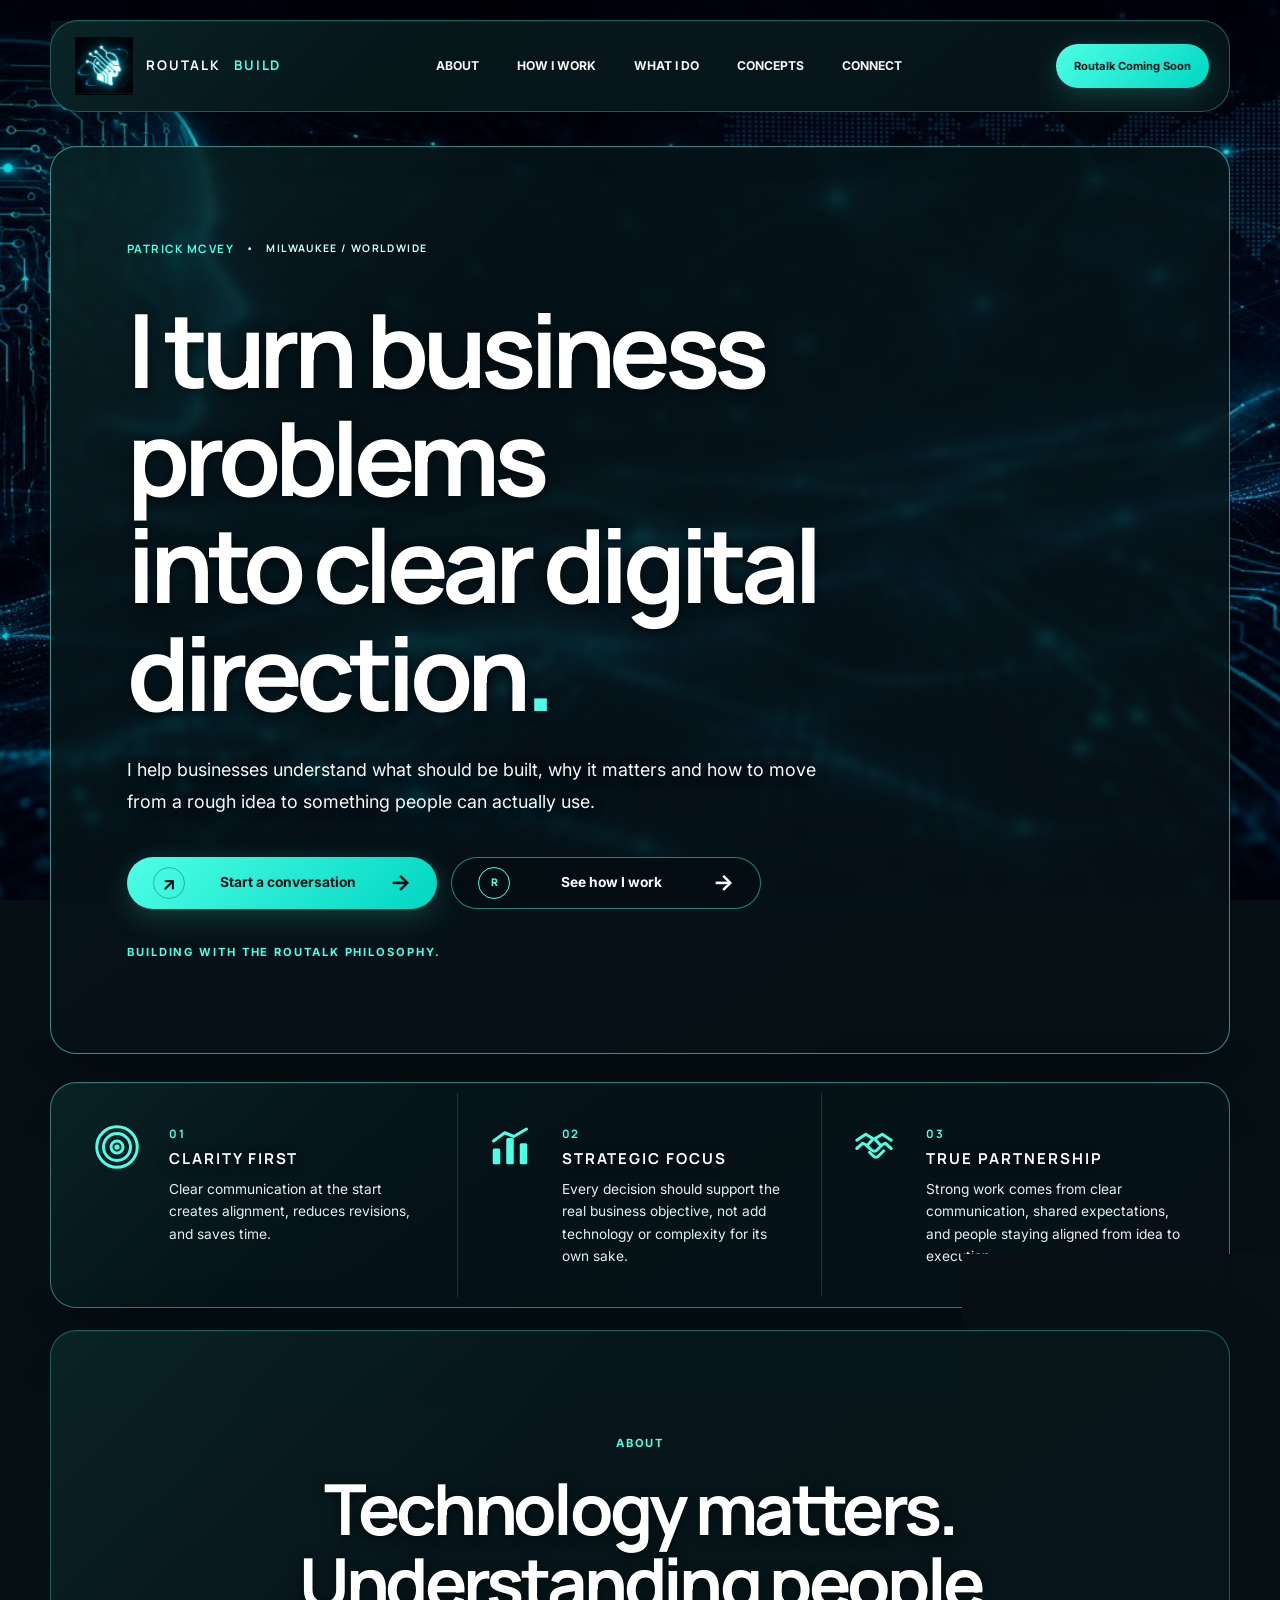
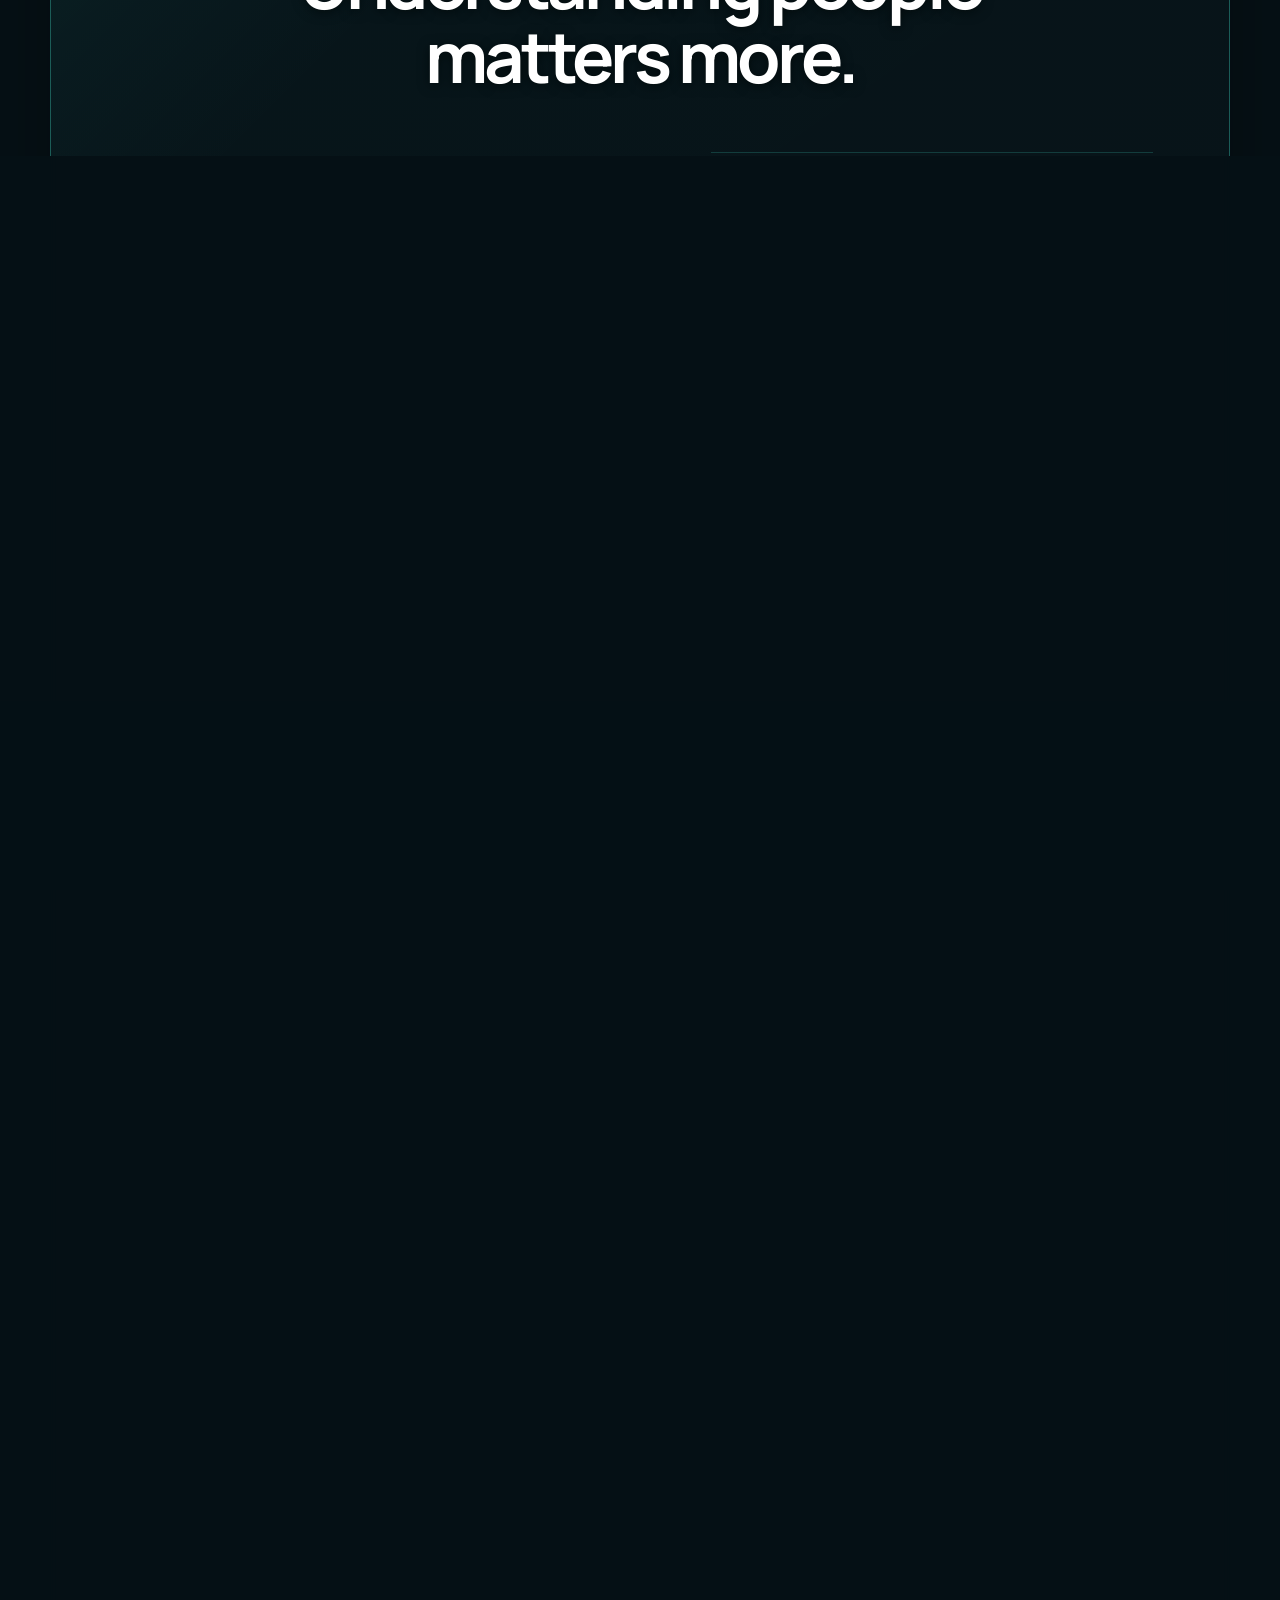
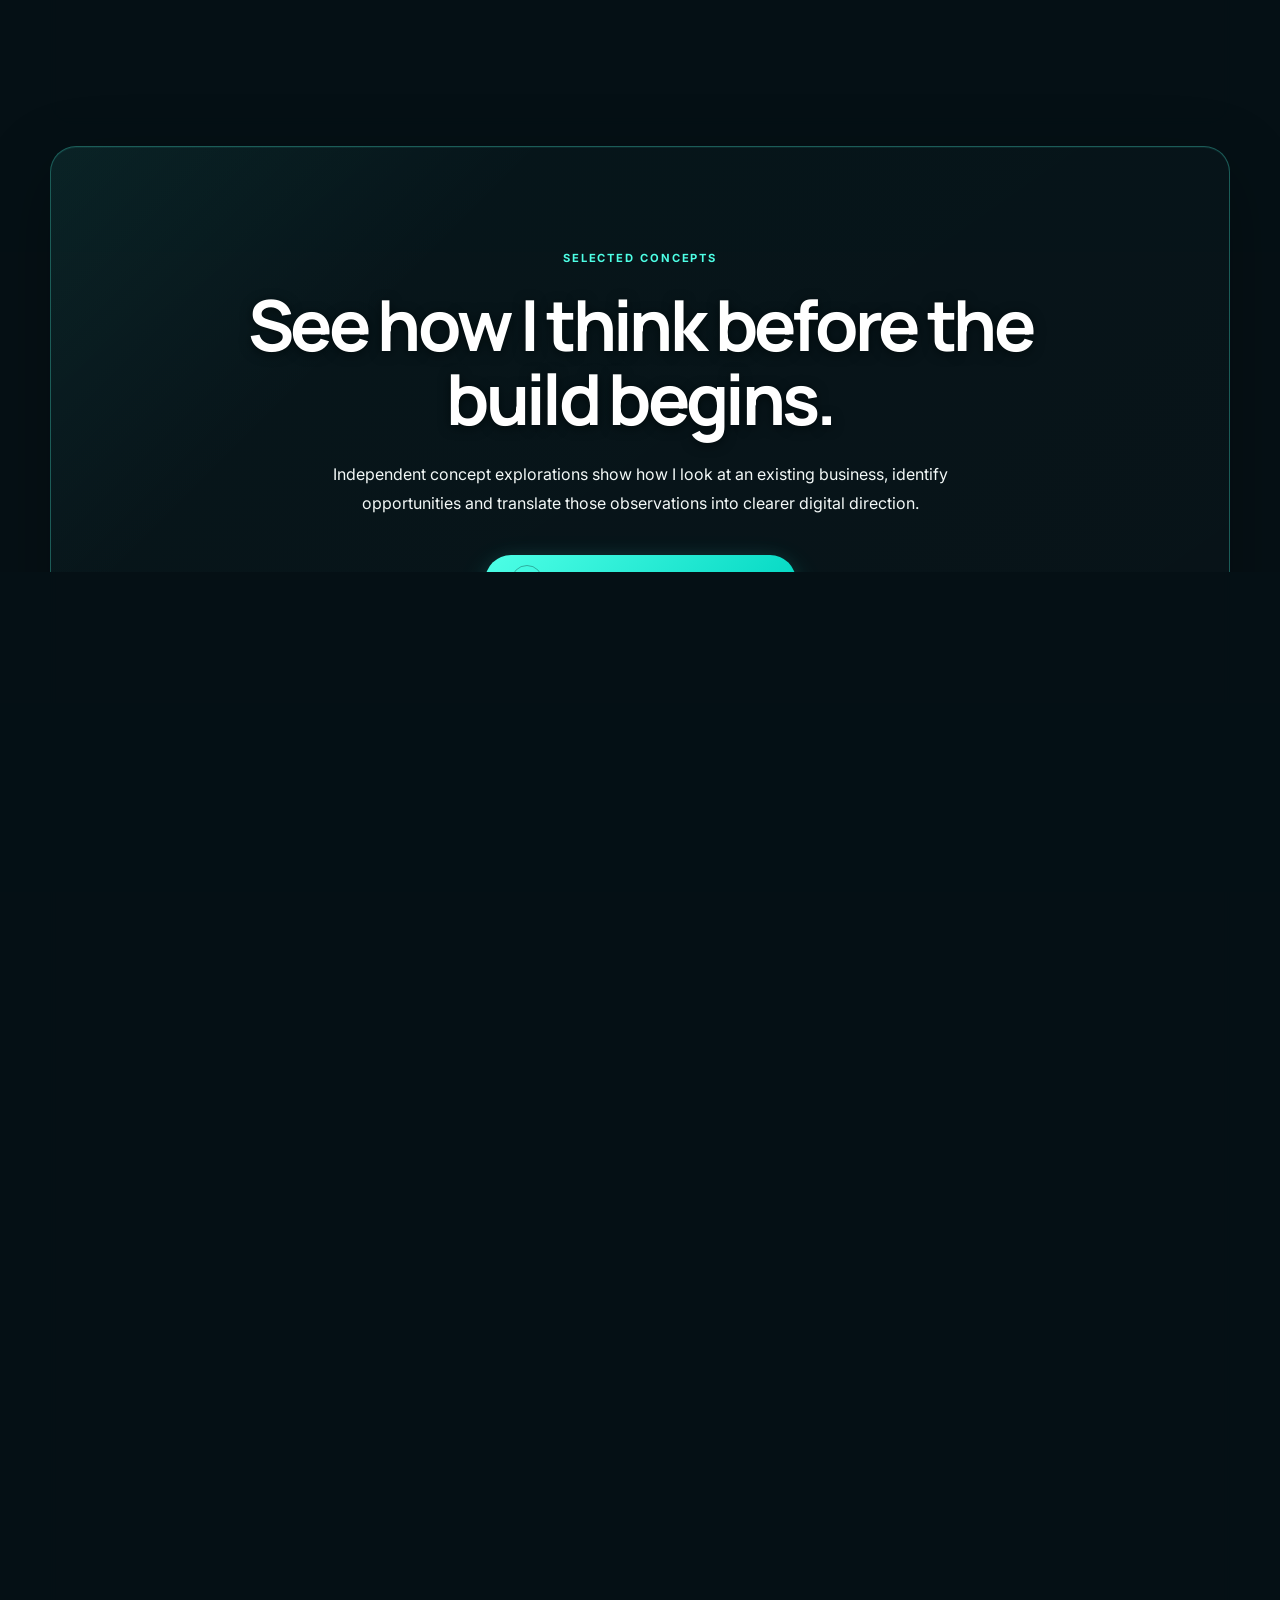
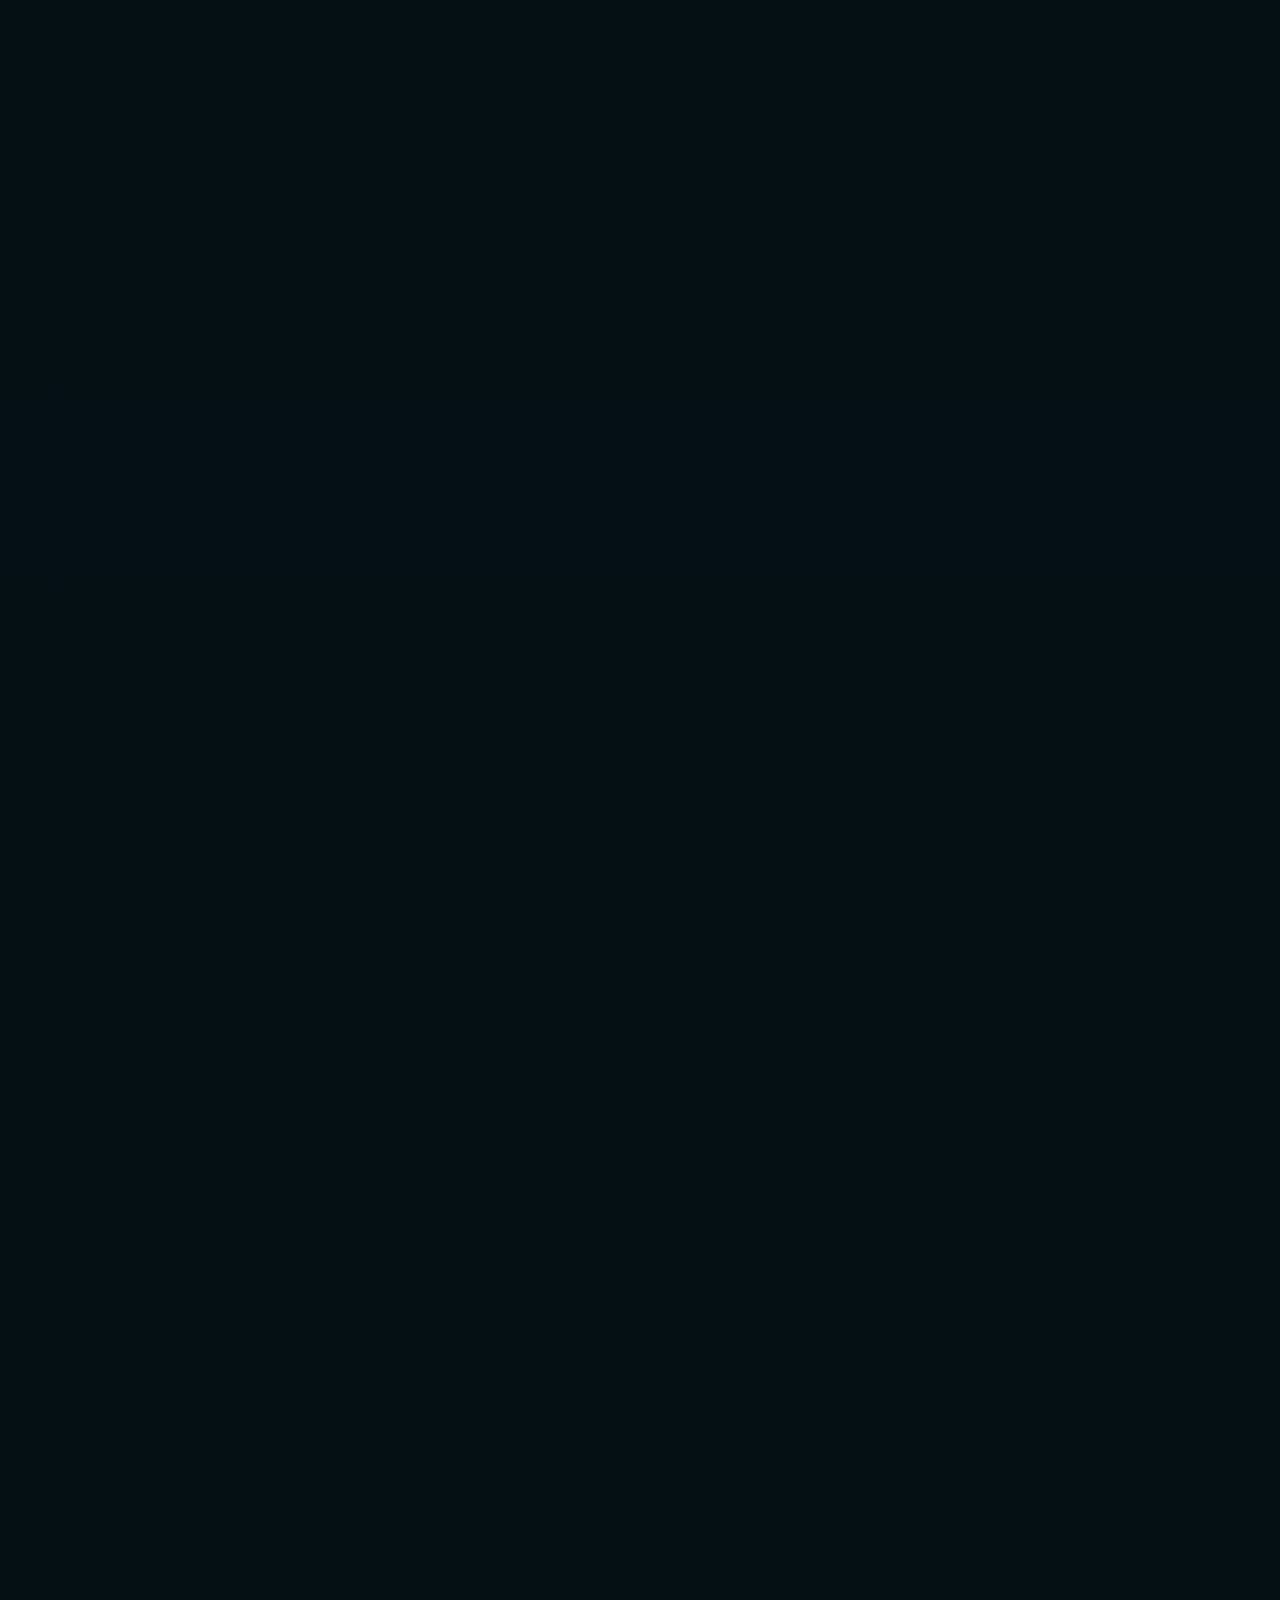
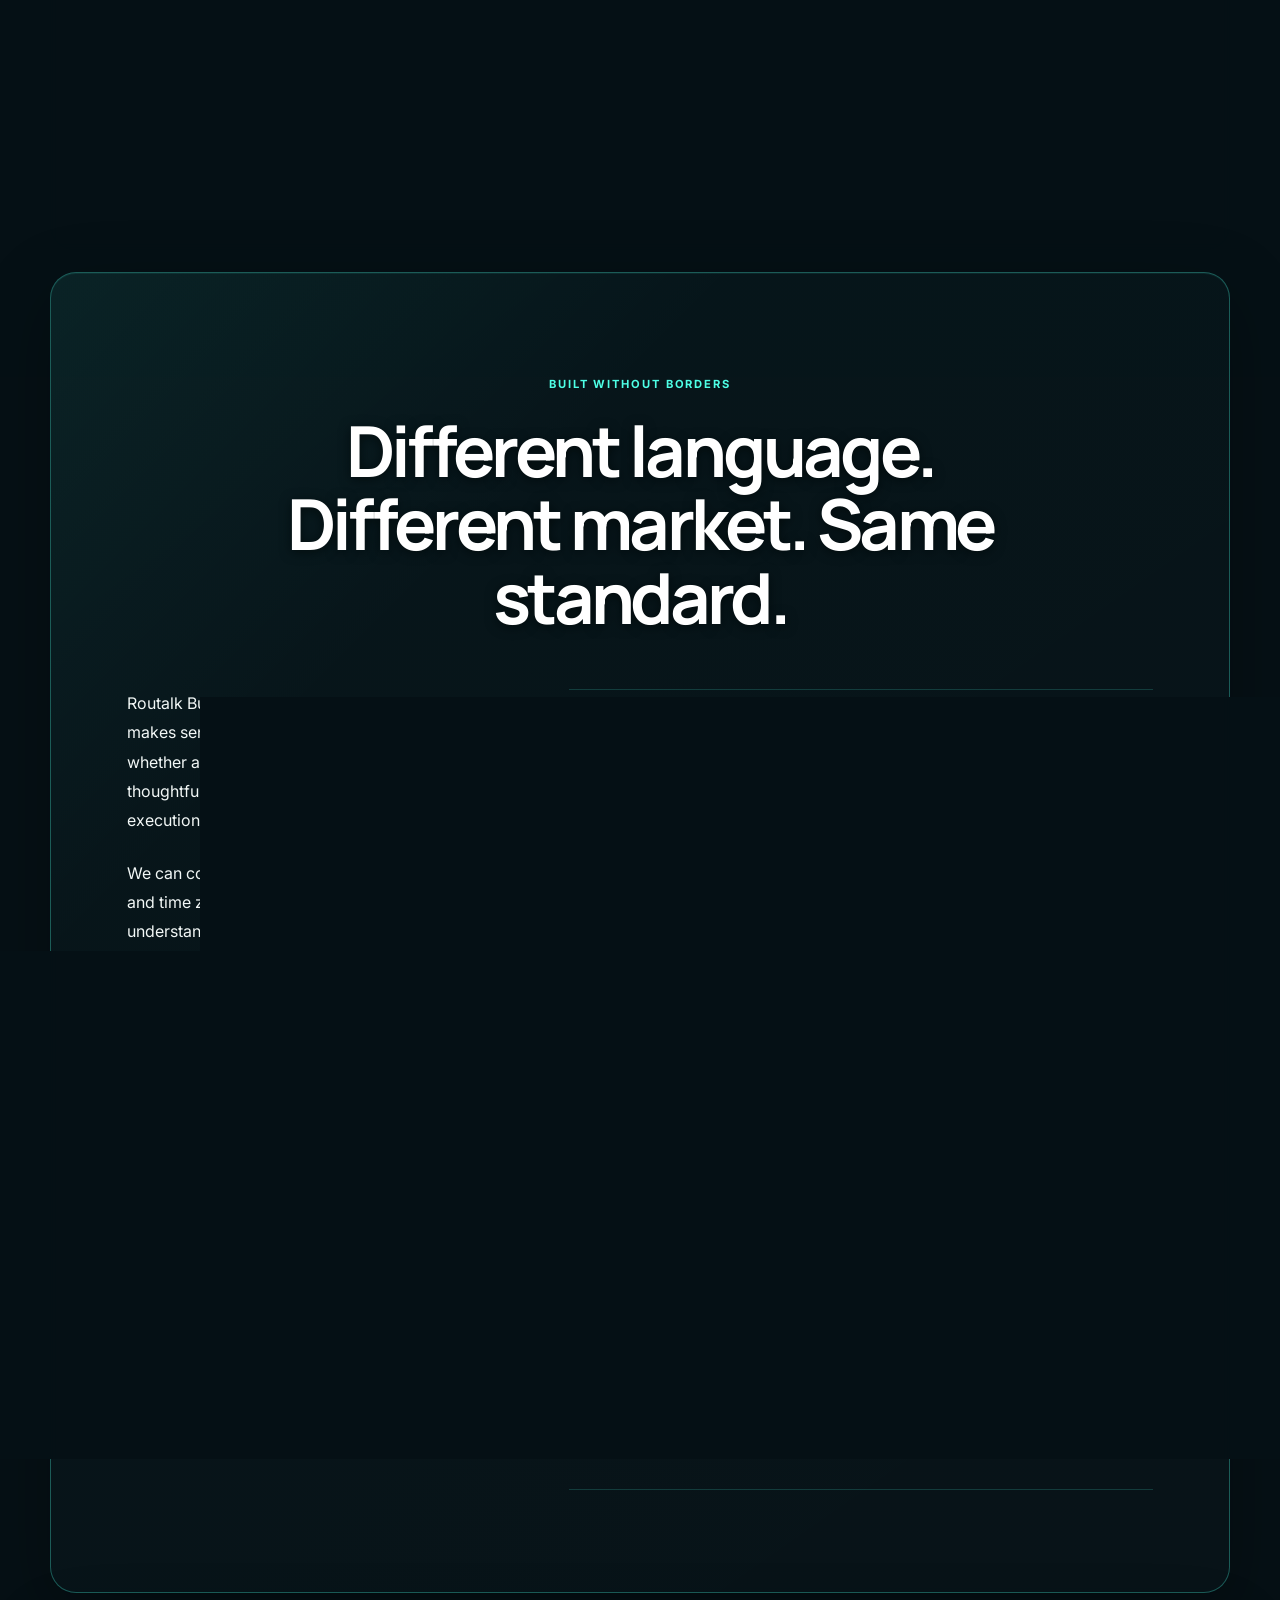
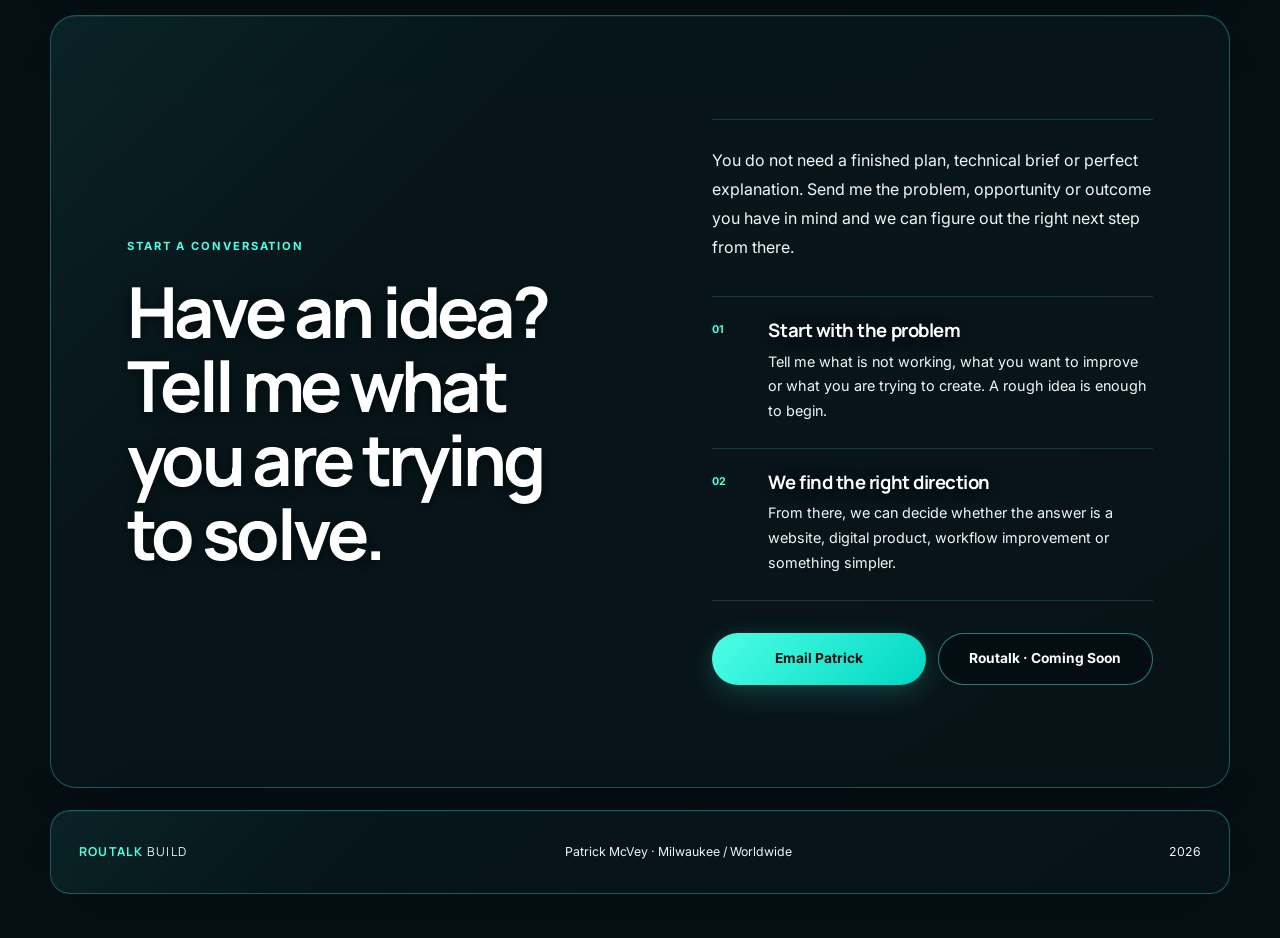
==== index.html @ e43fbff0 "Revise text in index.html for clarity and branding Updated content in the main section and footer of" ====
<!DOCTYPE html>
<html lang="en">
<head>
<meta charset="UTF-8">
<meta name="viewport" content="width=device-width,initial-scale=1.0">

<title>Patrick McVey | Routalk Build</title>
<meta name="description" content="Patrick McVey | Routalk Build. Communication, websites, digital products and technology built around clear outcomes.">
<meta name="author" content="Patrick McVey">
<meta name="robots" content="index, follow">

<link rel="canonical" href="https://pj-routalk.vercel.app/">

<link rel="icon" href="/favicon.ico" sizes="any">
<link rel="icon" type="image/png" sizes="32x32" href="/favicon-32x32.png">
<link rel="icon" type="image/png" sizes="192x192" href="/favicon-192x192.png">
<link rel="apple-touch-icon" sizes="180x180" href="/apple-touch-icon.png">

<meta property="og:type" content="website">
<meta property="og:site_name" content="Routalk Build">
<meta property="og:title" content="Patrick McVey | Routalk Build">
<meta property="og:description" content="Communication, websites, digital products and technology built around clear outcomes.">
<meta property="og:url" content="https://pj-routalk.vercel.app/">
<meta property="og:image" content="https://pj-routalk.vercel.app/og-image-1.jpg">
<meta property="og:image:secure_url" content="https://pj-routalk.vercel.app/og-image-1.jpg">
<meta property="og:image:type" content="image/jpeg">
<meta property="og:image:width" content="1200">
<meta property="og:image:height" content="630">
<meta property="og:image:alt" content="Patrick McVey and Routalk Build">

<meta name="twitter:card" content="summary_large_image">
<meta name="twitter:title" content="Patrick McVey | Routalk Build">
<meta name="twitter:description" content="Communication, websites, digital products and technology built around clear outcomes.">
<meta name="twitter:image" content="https://pj-routalk.vercel.app/og-image-1.jpg">
<meta name="twitter:image:alt" content="Patrick McVey and Routalk Build">

<link rel="preconnect" href="https://fonts.googleapis.com">
<link rel="preconnect" href="https://fonts.gstatic.com" crossorigin>

<link
href="https://fonts.googleapis.com/css2?family=Inter:wght@400;500;600;700&family=Manrope:wght@500;600;700&display=swap"
rel="stylesheet"
>

<link rel="stylesheet" href="styles.css">

<style>
.team-section .team-grid{
grid-template-columns:repeat(2,minmax(0,1fr));
max-width:980px;
margin-left:auto;
margin-right:auto;
}

.team-section .team-card-primary{
grid-column:1/-1;
display:grid;
grid-template-columns:.85fr 1.15fr;
border-color:rgba(78,255,230,.40);
background:
linear-gradient(135deg,rgba(78,255,230,.08),transparent 38%),
rgba(3,14,18,.86);
box-shadow:
0 22px 55px rgba(0,0,0,.24),
inset 0 1px 0 rgba(78,255,230,.10);
}

.team-section .team-card-primary::before{
height:3px;
background:linear-gradient(
90deg,
var(--accent),
rgba(78,255,230,.72),
rgba(78,255,230,.12)
);
}

.team-section .team-card-primary .team-card-top{
border-bottom:0;
border-right:1px solid var(--line-soft);
padding:38px 34px;
}

.team-section .team-card-primary .team-copy{
display:flex;
align-items:center;
padding:38px 40px;
}

.team-section .team-card-primary h3{
font-size:clamp(2rem,4vw,3rem);
}

.team-section .team-card-support{
background:
linear-gradient(145deg,rgba(78,255,230,.018),transparent 34%),
rgba(3,14,18,.68);
}

@media(max-width:720px){

.team-section .team-grid{
grid-template-columns:1fr;
}

.team-section .team-card-primary{
grid-column:auto;
display:block;
}

.team-section .team-card-primary .team-card-top{
border-right:0;
border-bottom:1px solid var(--line-soft);
padding:30px 28px 27px;
}

.team-section .team-card-primary .team-copy{
display:block;
padding:27px 28px 30px;
}

}
</style>

</head>

<body>

<div class="site-background" aria-hidden="true">

<video
class="background-video background-desktop"
autoplay
muted
loop
playsinline
preload="auto"
>
<source src="routalk-background-motion.webm" type="video/webm">
</video>

<video
class="background-video background-mobile"
autoplay
muted
loop
playsinline
preload="auto"
>
<source src="routalk-background-motion.webm" type="video/webm">
</video>

<div class="background-overlay"></div>

</div>

<main id="top" class="site-shell">

<header class="glass-panel site-header">

<a href="#top" class="brand">
<img src="/favicon-512x512.png" alt="Routalk" width="62" height="62">
<span>ROUTALK</span>
<strong>BUILD</strong>
</a>

<nav class="site-nav" aria-label="Main navigation">
<a href="#about">About</a>
<a href="#route">How I Work</a>
<a href="#work">What I Do</a>
<a href="concepts.html">Concepts</a>
<a href="#connect">Connect</a>
</nav>

<div class="header-actions">

<span class="button primary header-coming-soon" aria-disabled="true">
Routalk Coming Soon
</span>

<button
class="menu-toggle"
type="button"
aria-label="Open navigation menu"
aria-expanded="false"
aria-controls="mobile-menu"
>
<span></span>
<span></span>
<span></span>
</button>

</div>

<nav
id="mobile-menu"
class="mobile-menu"
aria-label="Mobile navigation"
aria-hidden="true"
>
<a href="#about">About</a>
<a href="#route">How I Work</a>
<a href="#work">What I Do</a>
<a href="concepts.html">Concepts</a>
<a href="#connect">Connect</a>
</nav>

</header>

<section class="glass-panel hero">

<div class="hero-intro">

<nav class="hero-mini-nav" aria-label="Patrick McVey">
<a href="#about">Patrick McVey</a>
<span>•</span>
<span>Milwaukee / Worldwide</span>
</nav>

<h1>
I turn business problems
<span>
into clear digital direction<span class="hero-accent">.</span>
</span>
</h1>

<p class="hero-text">
I help businesses understand what should be built, why it matters
and how to move from a rough idea to something people can actually use.
</p>

<div class="actions">

<a href="#connect" class="button primary hero-button">
<span class="button-icon" aria-hidden="true">↗</span>
<span class="button-label">Start a conversation</span>
<span class="button-arrow" aria-hidden="true">→</span>
</a>

<a href="#route" class="button secondary hero-button">
<span class="button-icon chat-icon" aria-hidden="true">R</span>
<span class="button-label">See how I work</span>
<span class="button-arrow" aria-hidden="true">→</span>
</a>

</div>

<p
class="eyebrow"
style="margin-top:34px;margin-bottom:0;"
>
Building with the Routalk philosophy.
</p>

</div>

</section>

<section class="glass-panel foundation-panel content-glass">

<div class="foundation-list">

<article class="foundation-item">

<div class="foundation-icon" aria-hidden="true">

<svg
viewBox="0 0 64 64"
fill="none"
xmlns="http://www.w3.org/2000/svg"
>
<circle cx="32" cy="32" r="27" stroke="currentColor" stroke-width="3"/>
<circle cx="32" cy="32" r="18" stroke="currentColor" stroke-width="3"/>
<circle cx="32" cy="32" r="8" stroke="currentColor" stroke-width="3"/>
<circle cx="32" cy="32" r="3.5" fill="currentColor"/>
</svg>

</div>

<div class="foundation-copy">
<span class="foundation-number">01</span>
<h3>CLARITY FIRST</h3>
<p>
Clear communication at the start creates alignment, reduces revisions,
and saves time.
</p>
</div>

</article>

<article class="foundation-item">

<div class="foundation-icon" aria-hidden="true">

<svg
viewBox="0 0 64 64"
fill="none"
xmlns="http://www.w3.org/2000/svg"
>
<rect x="9" y="34" width="10" height="21" rx="2" fill="currentColor"/>
<rect x="27" y="20" width="10" height="35" rx="2" fill="currentColor"/>
<rect x="45" y="27" width="10" height="28" rx="2" fill="currentColor"/>
<path
d="M10 24L25 13L37 18L54 8"
stroke="currentColor"
stroke-width="3"
stroke-linecap="round"
stroke-linejoin="round"
/>
</svg>

</div>

<div class="foundation-copy">
<span class="foundation-number">02</span>
<h3>STRATEGIC FOCUS</h3>
<p>
Every decision should support the real business objective, not add
technology or complexity for its own sake.
</p>
</div>

</article>

<article class="foundation-item">

<div class="foundation-icon" aria-hidden="true">

<svg
viewBox="0 0 64 64"
fill="none"
xmlns="http://www.w3.org/2000/svg"
>
<path
d="M9 23L21 15L31 21L23 30L17 27L9 34"
stroke="currentColor"
stroke-width="3"
stroke-linecap="round"
stroke-linejoin="round"
/>
<path
d="M55 23L43 15L33 21L41 30L47 27L55 34"
stroke="currentColor"
stroke-width="3"
stroke-linecap="round"
stroke-linejoin="round"
/>
<path
d="M22 30L29 36C31 38 34 38 36 36L42 30"
stroke="currentColor"
stroke-width="3"
stroke-linecap="round"
/>
<path
d="M26 39L31 44C33 46 36 46 38 44L45 37"
stroke="currentColor"
stroke-width="3"
stroke-linecap="round"
/>
</svg>

</div>

<div class="foundation-copy">
<span class="foundation-number">03</span>
<h3>TRUE PARTNERSHIP</h3>
<p>
Strong work comes from clear communication, shared expectations,
and people staying aligned from idea to execution.
</p>
</div>

</article>

</div>

</section>

<section
id="about"
class="glass-panel content-glass section about-section"
>

<div class="section-heading">

<p class="eyebrow">
ABOUT
</p>

<h2>
Technology matters. Understanding people matters more.
</h2>

</div>

<div class="about-layout">

<div class="copy about-copy">

<p>
Over the past five years, I have worked across digital technology,
finance and online products. Along the way, I learned that the hardest
part of building something useful is often not the technology itself.
It is understanding the problem clearly enough to know what should
actually be built.
</p>

<p>
That is the role I bring to Routalk Build. I work between the person
with the idea and the technology required to make it real. I listen,
ask questions, simplify what is complicated and help turn the goal
into a direction a designer or developer can execute.
</p>

<p>
I care about how something looks, but appearance alone is not the
standard. The finished experience should help people understand the
business, trust what they are seeing and know what to do next.
</p>

<p>
Whether the project starts as a rough idea, an outdated website or
a workflow that is causing problems, the starting point is the same:
understand it first, then build with purpose.
</p>

</div>

<div class="about-principles">

<article class="principle">

<span>01</span>

<div>

<h3>
Clear communication
</h3>

<p>
Understand the problem, ask the right questions and make the direction
understandable before development begins.
</p>

</div>

</article>

<article class="principle">

<span>02</span>

<div>

<h3>
Purpose before appearance
</h3>

<p>
Good design should help people understand, trust and use the experience
instead of existing only to look impressive.
</p>

</div>

</article>

<article class="principle">

<span>03</span>

<div>

<h3>
Build what is needed
</h3>

<p>
The answer is not automatically a website. The outcome should determine
the technology.
</p>

</div>

</article>

</div>

</div>

</section>

<section
id="work"
class="glass-panel content-glass section work-section"
>

<div class="section-heading centered-heading">

<p class="eyebrow">
WHAT WE BUILD
</p>

<h2>
Build what moves the business forward.
</h2>

<p class="section-lead">
The answer is not always a new website. We start with the outcome,
then decide what combination of communication, design and technology
will make that outcome easier to reach.
</p>

</div>

<div class="services">

<article class="service-card">

<span class="service-number">
01
</span>

<h3>
Websites
</h3>

<p>
For businesses that need a stronger first impression, clearer
services and a better path from visitor to inquiry. The goal is
simple: help people understand the business quickly and give them
a clear reason to take the next step.
</p>

</article>

<article class="service-card">

<span class="service-number">
02
</span>

<h3>
Digital Products
</h3>

<p>
Dashboards, interfaces, forms, internal tools and custom digital
experiences built around a real job that needs to get done.
Technology should remove friction from a workflow, not add more.
</p>

</article>

<article class="service-card">

<span class="service-number">
03
</span>

<h3>
Direction &amp; Communication
</h3>

<p>
Sometimes the problem comes before the build. We help clarify the
audience, message, structure and user journey so everyone involved
understands what is being created and why.
</p>

</article>

</div>

</section>

<section class="glass-panel content-glass section route-section">

<div class="section-heading centered-heading">

<p class="eyebrow">
SELECTED CONCEPTS
</p>

<h2>
See how I think before the build begins.
</h2>

<p class="section-lead">
Independent concept explorations show how I look at an existing
business, identify opportunities and translate those observations
into clearer digital direction.
</p>

<div
class="actions"
style="justify-content:center;margin-left:auto;margin-right:auto;"
>

<a href="concepts.html" class="button primary hero-button">
<span class="button-icon" aria-hidden="true">↗</span>
<span class="button-label">Explore selected concepts</span>
<span class="button-arrow" aria-hidden="true">→</span>
</a>

</div>

</div>

</section>

<section class="glass-panel content-glass section team-section">

<div class="team-heading">

<p class="eyebrow">
MY ROLE WITH ROUTALK BUILD
</p>

<h2>
Clear direction.
Strong execution.
</h2>

<p>
I lead direction and communication, working with specialists in
strategic marketing, design and engineering so the idea, presentation
and finished product stay aligned.
</p>

</div>

<div class="team-grid">

<article class="team-card team-card-primary">

<div class="team-card-top">

<span class="team-number">
01 · PRIMARY ROLE
</span>

<p class="team-role">
DIRECTION &amp; COMMUNICATION
</p>

<h3>
Patrick McVey
</h3>

<p class="team-skills">
Strategy · Communication · Client Direction · Product Thinking
</p>

</div>

<div class="team-copy">

<p>
I help businesses clarify the real problem and turn rough ideas
into a clear direction, connecting the business goal, user
experience and technology from the first conversation through execution.
</p>

</div>

</article>

<article class="team-card team-card-support">

<div class="team-card-top">

<span class="team-number">
02
</span>

<p class="team-role">
STRATEGIC MARKETING &amp; DESIGN
</p>

<h3>
James F.
</h3>

<p class="team-skills">
Marketing Strategy · Positioning · Design · Communication
</p>

</div>

<div class="team-copy">

<p>
James contributes strategic marketing and design perspective,
helping shape how ideas are positioned, presented and communicated
as they move from direction toward execution.
</p>

</div>

</article>

<article class="team-card team-card-support">

<div class="team-card-top">

<span class="team-number">
03
</span>

<p class="team-role">
DEVELOPMENT &amp; ENGINEERING
</p>

<h3>
Gabriel Brázdil
</h3>

<p class="team-skills">
Development · Engineering · Product · Technical Execution
</p>

</div>

<div class="team-copy">

<p>
Gabriel leads development and engineering, turning that direction
into reliable websites, applications, tools and digital products.
</p>

</div>

</article>

</div>

<div class="team-bridge">

<span>
DIRECTION
</span>

<strong>
+
</strong>

<span>
MARKETING &amp; DESIGN
</span>

<strong>
+
</strong>

<span>
EXECUTION
</span>

<strong>
=
</strong>

<span>
ROUTALK BUILD
</span>

</div>

</section>

<section
id="route"
class="glass-panel content-glass section route-section"
>

<div class="section-heading centered-heading">

<p class="eyebrow">
THE ROUTE METHOD
</p>

<h2>
A clear route from idea to execution.
</h2>

<p class="section-lead">
Every project moves through the same core thinking: understand the
objective, organize the direction, understand the user, translate
the plan into technology and execute with everyone aligned.
</p>

</div>

<div class="route-grid">

<article class="route-step">

<span class="route-letter">
R
</span>

<div>

<p class="route-label">
RECOGNIZE
</p>

<h3>
Recognize the objective
</h3>

<p>
Understand the real problem, audience and desired outcome before
deciding what should be built.
</p>

</div>

</article>

<article class="route-step">

<span class="route-letter">
O
</span>

<div>

<p class="route-label">
ORGANIZE
</p>

<h3>
Organize the direction
</h3>

<p>
Clarify the message, structure, priorities and path forward so the
project has a clear direction from the start.
</p>

</div>

</article>

<article class="route-step">

<span class="route-letter">
U
</span>

<div>

<p class="route-label">
UNDERSTAND
</p>

<h3>
Understand the user
</h3>

<p>
Shape the experience around how real people need to understand,
trust and use what is being created.
</p>

</div>

</article>

<article class="route-step">

<span class="route-letter">
T
</span>

<div>

<p class="route-label">
TRANSLATE
</p>

<h3>
Translate into technology
</h3>

<p>
Turn the approved direction into reliable websites, applications,
tools and digital products.
</p>

</div>

</article>

<article class="route-step">

<span class="route-letter">
E
</span>

<div>

<p class="route-label">
EXECUTE
</p>

<h3>
Execute with alignment
</h3>

<p>
Keep communication, design and development connected from the first
conversation through the working product.
</p>

</div>

</article>

</div>

</section>

<section
id="global"
class="glass-panel content-glass section global-section"
>

<div class="section-heading centered-heading">

<p class="eyebrow">
BUILT WITHOUT BORDERS
</p>

<h2>
Different language. Different market. Same standard.
</h2>

</div>

<div class="global-layout">

<div class="global-statement">

<p>
Routalk Build can work wherever the project makes sense.
Geography should not decide whether a business gets clear
communication, thoughtful design and strong technical execution.
</p>

<p>
We can collaborate across countries, cultures and time zones while
keeping the project understandable from the first conversation
through delivery.
</p>

</div>

<div class="global-points">

<article class="global-point">

<span>
01
</span>

<div>

<h3>
Language should not be the barrier
</h3>

<p>
Websites and digital products can be planned for English,
multilingual audiences or markets where the primary language
is different from our own.
</p>

</div>

</article>

<article class="global-point">

<span>
02
</span>

<div>

<h3>
Remote from the start
</h3>

<p>
Clear communication, organized decisions and digital workflows
allow projects to move forward without everyone needing to be
in the same room or even the same country.
</p>

</div>

</article>

<article class="global-point">

<span>
03
</span>

<div>

<h3>
Built for the people using it
</h3>

<p>
Translation alone is not enough. The message, structure and
experience should make sense to the audience the product is
actually meant to serve.
</p>

</div>

</article>

<article class="global-point global-point-reach">

<span>
04
</span>

<div>

<p class="reach-label">
OUR REACH
</p>

<h3>
From Milwaukee, built to travel.
</h3>

<p class="reach-statement">
Milwaukee is home. The work does not have to be.
</p>

<div class="reach-flow">

<div class="reach-item">
<strong>Milwaukee roots</strong>
</div>

<div class="reach-item">
<strong>United States</strong>
</div>

<div class="reach-item">
<strong>Europe</strong>
</div>

<div class="reach-item reach-item-last">
<strong>Worldwide ready</strong>
</div>

</div>

</div>

</article>

</div>

</div>

</section>

<section
id="connect"
class="glass-panel content-glass section connect-section"
>

<div class="connect-heading">

<p class="eyebrow">
START A CONVERSATION
</p>

<h2>
Have an idea? Tell me what you are trying to solve.
</h2>

</div>

<div class="connect-panel">

<p class="connect-lead">
You do not need a finished plan, technical brief or perfect
explanation. Send me the problem, opportunity or outcome you have
in mind and we can figure out the right next step from there.
</p>

<div class="connect-options">

<article class="connect-option">

<span>
01
</span>

<div>

<h3>
Start with the problem
</h3>

<p>
Tell me what is not working, what you want to improve or what you
are trying to create. A rough idea is enough to begin.
</p>

</div>

</article>

<article class="connect-option">

<span>
02
</span>

<div>

<h3>
We find the right direction
</h3>

<p>
From there, we can decide whether the answer is a website,
digital product, workflow improvement or something simpler.
</p>

</div>

</article>

</div>

<div class="connect-actions">

<a
href="mailto:pjmcvey.routalk@gmail.com?subject=Routalk%20Build%20Project%20Inquiry"
class="button primary"
>
Email Patrick
</a>

<span class="button secondary" aria-disabled="true">
Routalk · Coming Soon
</span>

</div>

</div>

</section>

<footer class="glass-panel content-glass site-footer">

<span class="footer-brand">
<strong>ROUTALK</strong>
BUILD
</span>

<span>
Patrick McVey · Milwaukee / Worldwide
</span>

<span id="year"></span>

</footer>

</main>

<script src="script.js"></script>

</body>
</html>
---- styles.css ----
:root{--bg:#061015;--panel:rgba(5,18,23,.76);--panel-strong:rgba(4,16,21,.88);--text:#fff;--muted:#eef6f5;--line:rgba(78,255,230,.30);--line-soft:rgba(78,255,230,.17);--accent:#4effe6;--accent-deep:#00d6c2;--accent-soft:rgba(78,255,230,.13);--radius:26px;--radius-small:18px;--max-width:1180px;--panel-padding:clamp(32px,6vw,76px);--shadow:0 22px 70px rgba(0,0,0,.28),inset 0 1px 0 rgba(78,255,230,.07);--text-shadow:0 2px 12px rgba(0,0,0,.58)}
*{box-sizing:border-box;margin:0;padding:0}
html{width:100%;max-width:100%;scroll-behavior:smooth;background:var(--bg);overflow-x:clip}
body{position:relative;width:100%;max-width:100%;min-height:100vh;color:var(--text);font-family:"Inter",sans-serif;line-height:1.65;overflow-x:clip;background:transparent;isolation:isolate}
img,video,svg{max-width:100%}
a{color:inherit;text-decoration:none}
button,a{-webkit-tap-highlight-color:transparent}
button{font:inherit}
[id]{scroll-margin-top:118px}
::selection{background:var(--accent);color:#071012}

.site-background{position:fixed;top:0;left:0;z-index:0;width:100%;height:100vh;overflow:hidden;background:var(--bg);pointer-events:none;contain:paint}
@supports(height:100lvh){.site-background{height:100lvh}}
.background-video{position:absolute;top:50%;left:50%;width:100%;height:100%;display:block;object-fit:cover;object-position:center center;filter:brightness(.93) contrast(1.04) saturate(1.06);transform:translate(-50%,-50%);backface-visibility:hidden;-webkit-backface-visibility:hidden}
.background-desktop{display:block}.background-mobile{display:none}
.background-overlay{position:absolute;inset:0;background:linear-gradient(180deg,rgba(3,16,21,.10),rgba(3,18,22,.04) 32%,rgba(4,20,21,.09) 67%,rgba(2,12,15,.20));pointer-events:none}

.site-shell{position:relative;z-index:1;width:min(calc(100% - 32px),var(--max-width));margin:0 auto;padding:20px 0 44px}
.glass-panel{position:relative;overflow:hidden;background:linear-gradient(145deg,rgba(255,255,255,.055),rgba(255,255,255,.012)),var(--panel);border:1px solid var(--line);border-radius:var(--radius);box-shadow:var(--shadow);backdrop-filter:blur(5px);-webkit-backdrop-filter:blur(5px)}
.glass-panel::before{content:"";position:absolute;inset:0;z-index:0;background:linear-gradient(135deg,rgba(78,255,230,.055),transparent 28%);pointer-events:none}
.glass-panel>*{position:relative;z-index:1}
.content-glass{background:linear-gradient(145deg,rgba(78,255,230,.025),rgba(255,255,255,.01)),rgba(5,18,23,.82)}
.section{margin-top:22px;padding:clamp(60px,8vw,104px) var(--panel-padding)}

h1,h2,h3{color:#fff;font-family:"Manrope",sans-serif;font-weight:700;line-height:1.05;text-shadow:var(--text-shadow)}
p{color:var(--muted)}
h1{max-width:850px;margin:0 0 28px;font-size:clamp(3.5rem,8vw,6.8rem);letter-spacing:-.06em}
h1>span{display:block;color:#fff}
.hero-accent{color:var(--accent)}
h2{max-width:800px;font-size:clamp(2.3rem,5.5vw,4.7rem);letter-spacing:-.052em}
h3{letter-spacing:-.025em}
.eyebrow{margin-bottom:20px;color:var(--accent);font-size:.7rem;font-weight:700;letter-spacing:.17em;text-transform:uppercase}
.section-heading{margin-bottom:54px}
.centered-heading{max-width:880px;margin:0 auto 54px;text-align:center}
.centered-heading h2{margin-left:auto;margin-right:auto}
.section-lead{max-width:650px;margin:24px auto 0;color:#f3f8f7;font-size:1rem;line-height:1.8}

.button{min-height:52px;display:inline-flex;align-items:center;justify-content:center;gap:14px;padding:0 26px;border-radius:999px;font-size:.86rem;font-weight:700;text-align:center;transition:transform .2s ease,border-color .2s ease}
a.button:hover{transform:translateY(-2px)}
.primary{background:linear-gradient(135deg,var(--accent),var(--accent-deep));color:#071012;box-shadow:0 9px 30px rgba(78,255,230,.16),0 0 20px rgba(78,255,230,.06)}
.secondary{background:rgba(3,14,18,.78);border:1px solid rgba(78,255,230,.48);color:#fff}

.site-header{position:-webkit-sticky;position:sticky;top:20px;z-index:1000;min-height:92px;display:grid;grid-template-columns:auto 1fr auto;align-items:center;gap:28px;padding:14px 20px 14px 24px;overflow:visible;border-radius:28px;background:linear-gradient(145deg,rgba(78,255,230,.035),rgba(255,255,255,.012)),rgba(4,17,22,.985);box-shadow:0 16px 46px rgba(0,0,0,.36),inset 0 1px 0 rgba(78,255,230,.07)}
.brand{min-width:0;display:flex;align-items:center;gap:13px;font-family:"Manrope",sans-serif;font-size:.83rem;letter-spacing:.14em;white-space:nowrap}
.brand img{width:58px;height:58px;min-width:58px;display:block;object-fit:contain;flex:0 0 58px}
.brand span{color:#fff;font-weight:700}.brand strong{color:var(--accent);font-weight:700}
.site-nav{display:flex;align-items:center;justify-content:center;gap:clamp(18px,3vw,38px)}
.site-nav a{color:#fff;font-size:.76rem;font-weight:700;text-transform:uppercase;opacity:.96}
.header-actions{display:flex;align-items:center;justify-content:flex-end}
.header-coming-soon{min-height:44px;padding:0 18px;font-size:.7rem}

.menu-toggle{width:54px;height:54px;display:none;align-items:center;justify-content:center;flex-direction:column;gap:6px;padding:0;border:1px solid rgba(78,255,230,.55);border-radius:14px;background:rgba(3,15,20,.96);box-shadow:inset 0 0 18px rgba(78,255,230,.04)}
.menu-toggle span{width:24px;height:2px;display:block;border-radius:4px;background:var(--accent);box-shadow:0 0 8px rgba(78,255,230,.38);transition:transform .22s ease,opacity .22s ease}
.menu-toggle.is-open span:nth-child(1){transform:translateY(8px) rotate(45deg)}
.menu-toggle.is-open span:nth-child(2){opacity:0}
.menu-toggle.is-open span:nth-child(3){transform:translateY(-8px) rotate(-45deg)}
.mobile-menu{position:absolute;top:calc(100% + 10px);left:0;right:0;width:100%;display:none;flex-direction:column;padding:10px;border:1px solid rgba(78,255,230,.3);border-radius:18px;background:rgba(3,15,20,.99);box-shadow:0 24px 60px rgba(0,0,0,.46);opacity:0;visibility:hidden;transform:translateY(-8px);transition:opacity .22s ease,visibility .22s ease,transform .22s ease}
.mobile-menu.is-open{opacity:1;visibility:visible;transform:translateY(0)}
.mobile-menu a{padding:15px 16px;border-bottom:1px solid var(--line-soft);color:#fff;font-weight:600}
.mobile-menu a:last-child{border-bottom:0}

.hero{min-height:650px;margin-top:34px;display:flex;align-items:center;padding:clamp(64px,8vw,92px) var(--panel-padding);background:linear-gradient(145deg,rgba(78,255,230,.018),rgba(255,255,255,.008)),rgba(4,16,21,.82);border-color:rgba(133,255,244,.50)}
.hero-intro{width:100%;max-width:900px}
.hero-mini-nav{display:flex;align-items:center;flex-wrap:wrap;gap:12px;margin-bottom:38px;color:var(--accent);font-family:"Manrope",sans-serif;font-size:.72rem;font-weight:700;letter-spacing:.12em;text-transform:uppercase}
.hero-mini-nav a{color:var(--accent)}
.hero-mini-nav span{color:#c9fffa;font-size:.65rem}
.hero-text{max-width:690px;color:#f7faf9;font-size:clamp(1rem,2vw,1.12rem);line-height:1.8;text-shadow:var(--text-shadow)}
.actions{display:flex;flex-wrap:wrap;gap:14px;margin-top:38px;max-width:770px}
.hero-button{position:relative;min-width:310px;justify-content:flex-start}
.button-label{flex:1;text-align:center}
.button-icon{width:32px;height:32px;display:grid;place-items:center;border-radius:50%;font-size:1.15rem;font-weight:700}
.primary .button-icon{border:1px solid rgba(0,20,24,.32)}
.secondary .button-icon{border:1px solid var(--accent);color:var(--accent);font-size:.65rem;letter-spacing:-.08em}
.button-arrow{font-size:1.4rem;line-height:1}

.foundation-panel{margin-top:28px;padding:10px 42px;background:linear-gradient(145deg,rgba(78,255,230,.022),rgba(255,255,255,.006)),rgba(4,16,21,.91);border-color:rgba(133,255,244,.42)}
.foundation-list{display:grid;grid-template-columns:repeat(3,1fr)}
.foundation-item{display:grid;grid-template-columns:58px minmax(0,1fr);gap:18px;align-items:start;padding:30px 28px;border-right:1px solid var(--line-soft)}
.foundation-item:first-child{padding-left:0}.foundation-item:last-child{padding-right:0;border-right:0}
.foundation-icon{width:52px;height:52px;display:flex;align-items:flex-start;justify-content:flex-start;color:var(--accent)}
.foundation-icon svg{display:block;width:48px;height:48px;max-width:48px;max-height:48px;overflow:visible}
.foundation-icon svg *{vector-effect:non-scaling-stroke}
.foundation-number{display:block;margin:1px 0 7px;color:var(--accent);font-family:"Manrope",sans-serif;font-size:.72rem;font-weight:700;letter-spacing:.14em}
.foundation-copy h3{margin-bottom:10px;font-size:.94rem;line-height:1.2;font-weight:700;letter-spacing:.13em}
.foundation-copy p{max-width:320px;color:#e7efee;font-size:.86rem;line-height:1.62}

.about-section{padding-bottom:clamp(48px,6vw,72px)}
.about-section .section-heading{max-width:760px;text-align:center;margin:0 auto 58px}
.about-section .section-heading h2{margin:0 auto}
.about-layout{display:grid;grid-template-columns:1fr .9fr;gap:clamp(48px,8vw,92px);align-items:start}
.about-copy{color:#f2f7f6;font-size:1rem;line-height:1.82}
.about-copy p{color:#f2f7f6}
.about-copy p+p{margin-top:24px}
.about-principles{border-top:1px solid var(--line-soft)}
.principle{display:grid;grid-template-columns:44px 1fr;gap:18px;padding:24px 0;border-bottom:1px solid var(--line-soft)}
.principle>span{color:var(--accent);font-size:.68rem;font-weight:700}
.principle h3{margin-bottom:9px;font-size:1.18rem}
.principle p{color:#f1f6f5;font-size:.9rem;line-height:1.72}

.services{display:grid;grid-template-columns:repeat(3,1fr);border:1px solid var(--line-soft);border-radius:var(--radius-small);overflow:hidden;background:rgba(3,14,18,.66)}
.service-card{min-height:320px;padding:34px;border-right:1px solid var(--line-soft);background:rgba(4,17,21,.48)}
.service-card:last-child{border-right:none}
.service-number{display:block;margin-bottom:68px;color:var(--accent);font-size:.7rem;font-weight:700}
.service-card h3{margin-bottom:18px;font-size:1.55rem}
.service-card p{color:#f1f6f5;font-size:.92rem;line-height:1.76}

.team-heading{max-width:820px;margin:0 auto 54px;text-align:center}
.team-heading h2{margin:0 auto}
.team-heading>p:last-child{max-width:650px;margin:24px auto 0;color:#f1f6f5;line-height:1.8}
.team-grid{display:grid;grid-template-columns:repeat(3,minmax(0,1fr));gap:18px}
.team-card{position:relative;overflow:hidden;border:1px solid rgba(78,255,230,.18);border-radius:20px;background:linear-gradient(145deg,rgba(78,255,230,.025),transparent 32%),rgba(3,14,18,.73)}
.team-card::before{content:"";position:absolute;top:0;left:0;right:0;height:2px;background:linear-gradient(90deg,var(--accent),rgba(78,255,230,.25),transparent)}
.team-card-top{padding:30px 28px 27px;border-bottom:1px solid var(--line-soft)}
.team-number{display:block;margin-bottom:30px;color:var(--accent);font-family:"Manrope",sans-serif;font-size:.7rem;font-weight:700;letter-spacing:.14em}
.team-role{margin-bottom:10px;color:var(--accent);font-size:.64rem;font-weight:700;letter-spacing:.13em}
.team-card h3{margin-bottom:12px;font-size:clamp(1.65rem,3vw,2.25rem)}
.team-skills{color:#e8f1f0;font-size:.78rem;line-height:1.65}
.team-copy{padding:27px 28px 30px}
.team-copy p{color:#f1f6f5;font-size:.9rem;line-height:1.76}
.team-copy p+p{margin-top:20px}
.text-link{display:inline-block;margin-top:28px;color:var(--accent);font-size:.84rem;font-weight:700}
.team-bridge{display:flex;align-items:center;justify-content:center;flex-wrap:wrap;gap:12px;margin-top:34px;padding:19px 20px;border-top:1px solid var(--line-soft);border-bottom:1px solid var(--line-soft);font-family:"Manrope",sans-serif;font-size:.66rem;font-weight:700;letter-spacing:.11em;text-transform:uppercase}
.team-bridge span{color:#fff}.team-bridge span:last-child{color:var(--accent)}
.team-bridge strong{color:var(--accent);font-size:1rem}

.route-grid{max-width:880px;margin:0 auto;border-top:1px solid var(--line-soft)}
.route-step{display:grid;grid-template-columns:68px 1fr;gap:24px;padding:30px 8px;border-bottom:1px solid var(--line-soft)}
.route-letter{width:50px;height:50px;display:grid;place-items:center;border:1px solid rgba(78,255,230,.46);border-radius:50%;background:var(--accent-soft);color:var(--accent);font-family:"Manrope",sans-serif;font-size:1.15rem;font-weight:700}
.route-label{margin-bottom:8px;color:var(--accent);font-size:.66rem;font-weight:700;letter-spacing:.15em}
.route-step h3{margin-bottom:9px;font-size:1.27rem}
.route-step div>p:last-child{max-width:690px;color:#f1f6f5;font-size:.92rem;line-height:1.74}

.global-layout{display:grid;grid-template-columns:.75fr 1.25fr;gap:clamp(48px,8vw,92px);align-items:start}
.global-statement{color:#f2f7f6;font-size:1rem;line-height:1.82}
.global-statement p{color:#f2f7f6}.global-statement p+p{margin-top:24px}
.global-points{border-top:1px solid var(--line-soft)}
.global-point{display:grid;grid-template-columns:48px 1fr;gap:18px;padding:26px 0;border-bottom:1px solid var(--line-soft)}
.global-point>span{color:var(--accent);font-size:.68rem;font-weight:700}
.global-point h3{margin-bottom:10px;font-size:1.24rem}
.global-point p{color:#f1f6f5;font-size:.9rem;line-height:1.74}
.global-point-reach{padding-bottom:10px}
.reach-label{margin-bottom:8px;color:var(--accent)!important;font-size:.65rem!important;font-weight:700;letter-spacing:.15em;text-transform:uppercase}
.global-point-reach h3{font-size:clamp(1.45rem,3vw,2rem)}
.reach-statement{margin-bottom:24px}
.reach-flow{margin-top:18px;border-top:1px solid var(--line-soft)}
.reach-item{position:relative;min-height:54px;display:flex;align-items:center;padding:11px 0 11px 27px;border-bottom:1px solid var(--line-soft)}
.reach-item::before{content:"";position:absolute;left:3px;top:50%;width:7px;height:7px;border-radius:50%;background:var(--accent);transform:translateY(-50%)}
.reach-item-last{border-bottom:none}
.reach-item strong{color:#fff;font-family:"Manrope",sans-serif;font-size:.72rem;font-weight:600;letter-spacing:.09em;text-transform:uppercase}

.connect-section{display:grid;grid-template-columns:1fr .9fr;gap:clamp(50px,8vw,96px);align-items:start}
.connect-heading{position:sticky;top:118px}.connect-heading h2{max-width:650px}
.connect-panel{border-top:1px solid var(--line-soft)}
.connect-lead{padding:26px 0 34px;color:#f2f7f6;font-size:1rem;line-height:1.82}
.connect-options{border-top:1px solid var(--line-soft)}
.connect-option{display:grid;grid-template-columns:42px 1fr;gap:14px;padding:24px 0;border-bottom:1px solid var(--line-soft)}
.connect-option>span{color:var(--accent);font-size:.67rem;font-weight:700}
.connect-option h3{margin-bottom:9px;font-size:1.16rem}
.connect-option p{color:#f1f6f5;font-size:.9rem;line-height:1.72}
.connect-actions{display:flex;flex-wrap:wrap;gap:12px;margin-top:32px}
.connect-actions .button{flex:1;min-width:180px}

.site-footer{min-height:84px;margin-top:22px;display:flex;align-items:center;justify-content:space-between;gap:24px;padding:20px 28px;border-radius:20px;color:#eef5f4;font-size:.77rem}
.footer-brand{font-family:"Manrope",sans-serif;letter-spacing:.1em}.footer-brand strong{color:var(--accent)}

@media(max-width:900px){
.site-nav{display:none!important}
.site-header{grid-template-columns:minmax(0,1fr) 54px;gap:10px}
.header-coming-soon{display:none!important}
.header-actions{width:54px;min-width:54px}
.menu-toggle{display:flex!important}
.mobile-menu{display:flex}
.foundation-panel{padding:8px 34px}
.foundation-list{grid-template-columns:1fr}
.foundation-item{grid-template-columns:62px minmax(0,1fr);gap:20px;padding:28px 4px;border-right:0;border-bottom:1px solid var(--line-soft)}
.foundation-item:first-child{padding-left:4px}
.foundation-item:last-child{padding-right:4px;border-bottom:0}
.foundation-icon{width:54px;height:54px}
.foundation-icon svg{width:50px;height:50px;max-width:50px;max-height:50px}
.about-layout,.global-layout,.connect-section{grid-template-columns:1fr}
.team-grid{grid-template-columns:1fr}
.connect-heading{position:static}
.services{grid-template-columns:1fr}
.service-card{min-height:auto;border-right:none;border-bottom:1px solid var(--line-soft)}
.service-card:last-child{border-bottom:none}
}

@media(max-width:600px){
:root{--radius:24px;--radius-small:16px}
[id]{scroll-margin-top:116px}

.site-background{position:fixed;top:0;left:0;width:100%;height:100vh;min-height:100vh;transform:none;contain:paint}
@supports(height:100lvh){.site-background{height:100lvh;min-height:100lvh}}
.background-desktop{display:none}
.background-mobile{display:block;position:absolute;top:50%;left:50%;width:100%;height:100%;min-width:100%;min-height:100%;object-fit:cover;object-position:center center;filter:brightness(.95) contrast(1.04) saturate(1.06);transform:translate(-50%,-50%);backface-visibility:hidden;-webkit-backface-visibility:hidden}

.site-shell{width:calc(100% - 24px);padding:12px 0 28px;overflow:visible}
.glass-panel{background:linear-gradient(145deg,rgba(255,255,255,.035),rgba(255,255,255,.008)),rgba(4,16,21,.84);border-color:rgba(78,255,230,.30);backdrop-filter:none;-webkit-backdrop-filter:none;box-shadow:0 16px 42px rgba(0,0,0,.28),inset 0 1px 0 rgba(78,255,230,.05)}
.content-glass{background:linear-gradient(145deg,rgba(78,255,230,.02),rgba(255,255,255,.006)),rgba(4,16,21,.87)}
.section{margin-top:16px;padding:46px 24px}

.site-header{position:-webkit-sticky;position:sticky;top:12px;z-index:1000;min-height:94px;grid-template-columns:minmax(0,1fr) 54px;gap:8px;padding:12px 14px 12px 16px;border-radius:28px;overflow:visible;background:linear-gradient(145deg,rgba(78,255,230,.025),rgba(255,255,255,.004)),rgba(3,15,20,.99);box-shadow:0 16px 38px rgba(0,0,0,.42),inset 0 1px 0 rgba(78,255,230,.06)}
.brand{gap:12px;font-size:.72rem;letter-spacing:.11em}
.brand img{width:62px!important;height:62px!important;min-width:62px;flex:0 0 62px!important}
.header-actions{width:54px;min-width:54px}
.menu-toggle{width:54px;height:54px;flex:0 0 54px}

.hero{min-height:auto;margin-top:30px;padding:38px 28px 42px;align-items:flex-start;background:linear-gradient(145deg,rgba(78,255,230,.016),rgba(255,255,255,.004)),rgba(4,15,20,.87);border-color:rgba(133,255,244,.52)}
.hero-mini-nav{gap:9px;margin-bottom:30px;font-size:.66rem;letter-spacing:.10em}
h1{margin:0 0 26px;font-size:clamp(2.55rem,11.5vw,3.65rem);line-height:.97;letter-spacing:-.055em}
.hero-text{font-size:1rem;line-height:1.82}
.actions{width:100%;flex-direction:column;margin-top:30px}
.hero-button{width:100%;min-width:0;min-height:62px;padding:0 18px;font-size:.92rem}
.button-icon{width:34px;height:34px}.button-arrow{font-size:1.5rem}

.foundation-panel{margin-top:24px;padding:8px 30px;background:linear-gradient(145deg,rgba(78,255,230,.018),rgba(255,255,255,.004)),rgba(4,16,21,.91);border-color:rgba(133,255,244,.43)}
.foundation-item{grid-template-columns:58px minmax(0,1fr);gap:18px;align-items:start;padding:26px 0;border-bottom:1px solid rgba(78,255,230,.16)}
.foundation-item:first-child{padding-left:0}
.foundation-item:last-child{padding-right:0;border-bottom:0}
.foundation-icon{width:52px;height:52px;padding-top:2px}
.foundation-icon svg{width:48px;height:48px;max-width:48px;max-height:48px}
.foundation-number{margin:0 0 5px;font-size:.75rem;line-height:1.1}
.foundation-copy h3{margin-bottom:7px;font-size:.9rem;line-height:1.2;letter-spacing:.13em}
.foundation-copy p{max-width:none;color:#e7efee;font-size:.89rem;line-height:1.6}

.about-section{padding-bottom:40px}
.about-layout{gap:34px}
.about-copy,.about-copy p{font-size:.96rem}
.principle{grid-template-columns:38px 1fr;gap:12px}

.team-heading{margin-bottom:34px}
.team-heading h2{font-size:clamp(2.45rem,11vw,3.6rem)}
.team-heading>p:last-child{font-size:.95rem}
.team-grid{gap:16px}
.team-card{border-radius:18px}
.team-card-top{padding:28px 25px 25px}
.team-number{margin-bottom:28px;font-size:.7rem}
.team-role{font-size:.64rem;letter-spacing:.14em}
.team-card h3{font-size:2rem}
.team-skills{font-size:.78rem}
.team-copy{padding:25px}
.team-copy p{font-size:.91rem;line-height:1.75}
.team-bridge{gap:8px;margin-top:26px;padding:17px 8px;font-size:.53rem;letter-spacing:.075em}

.section-headi
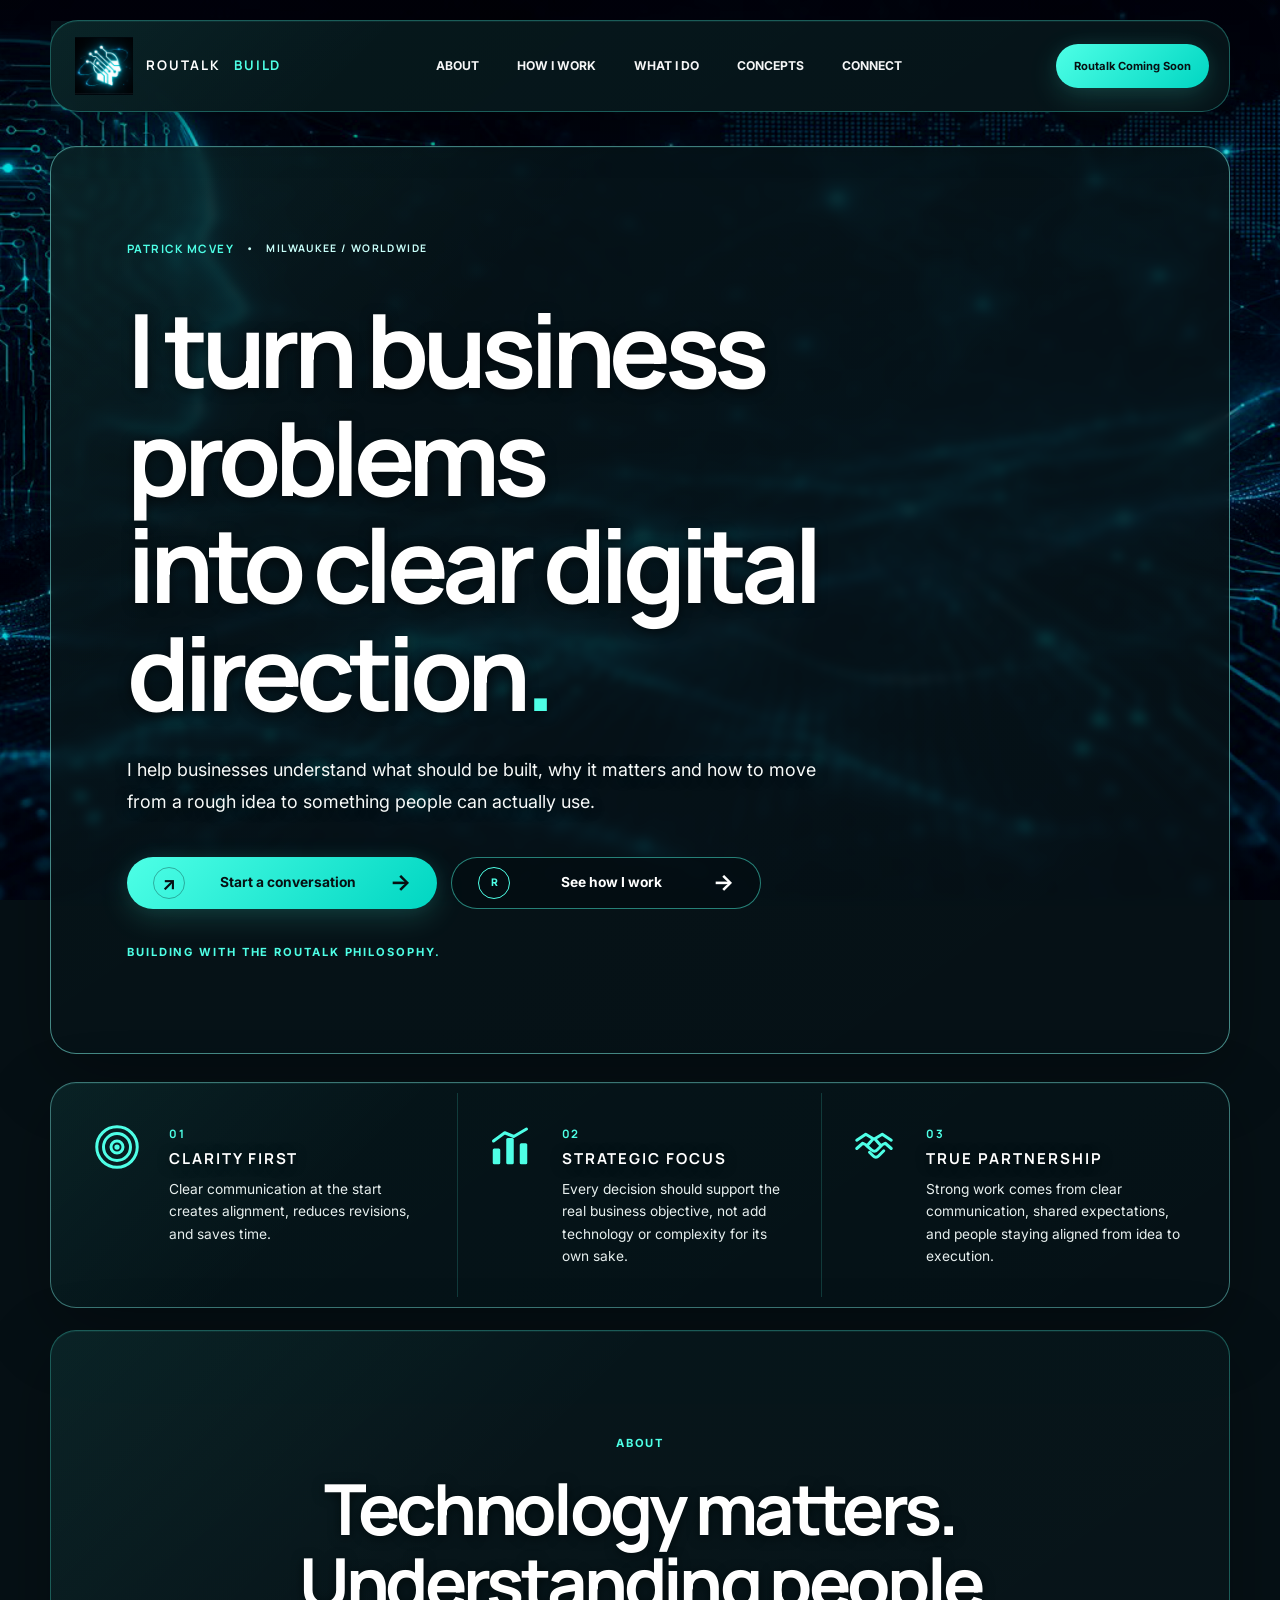
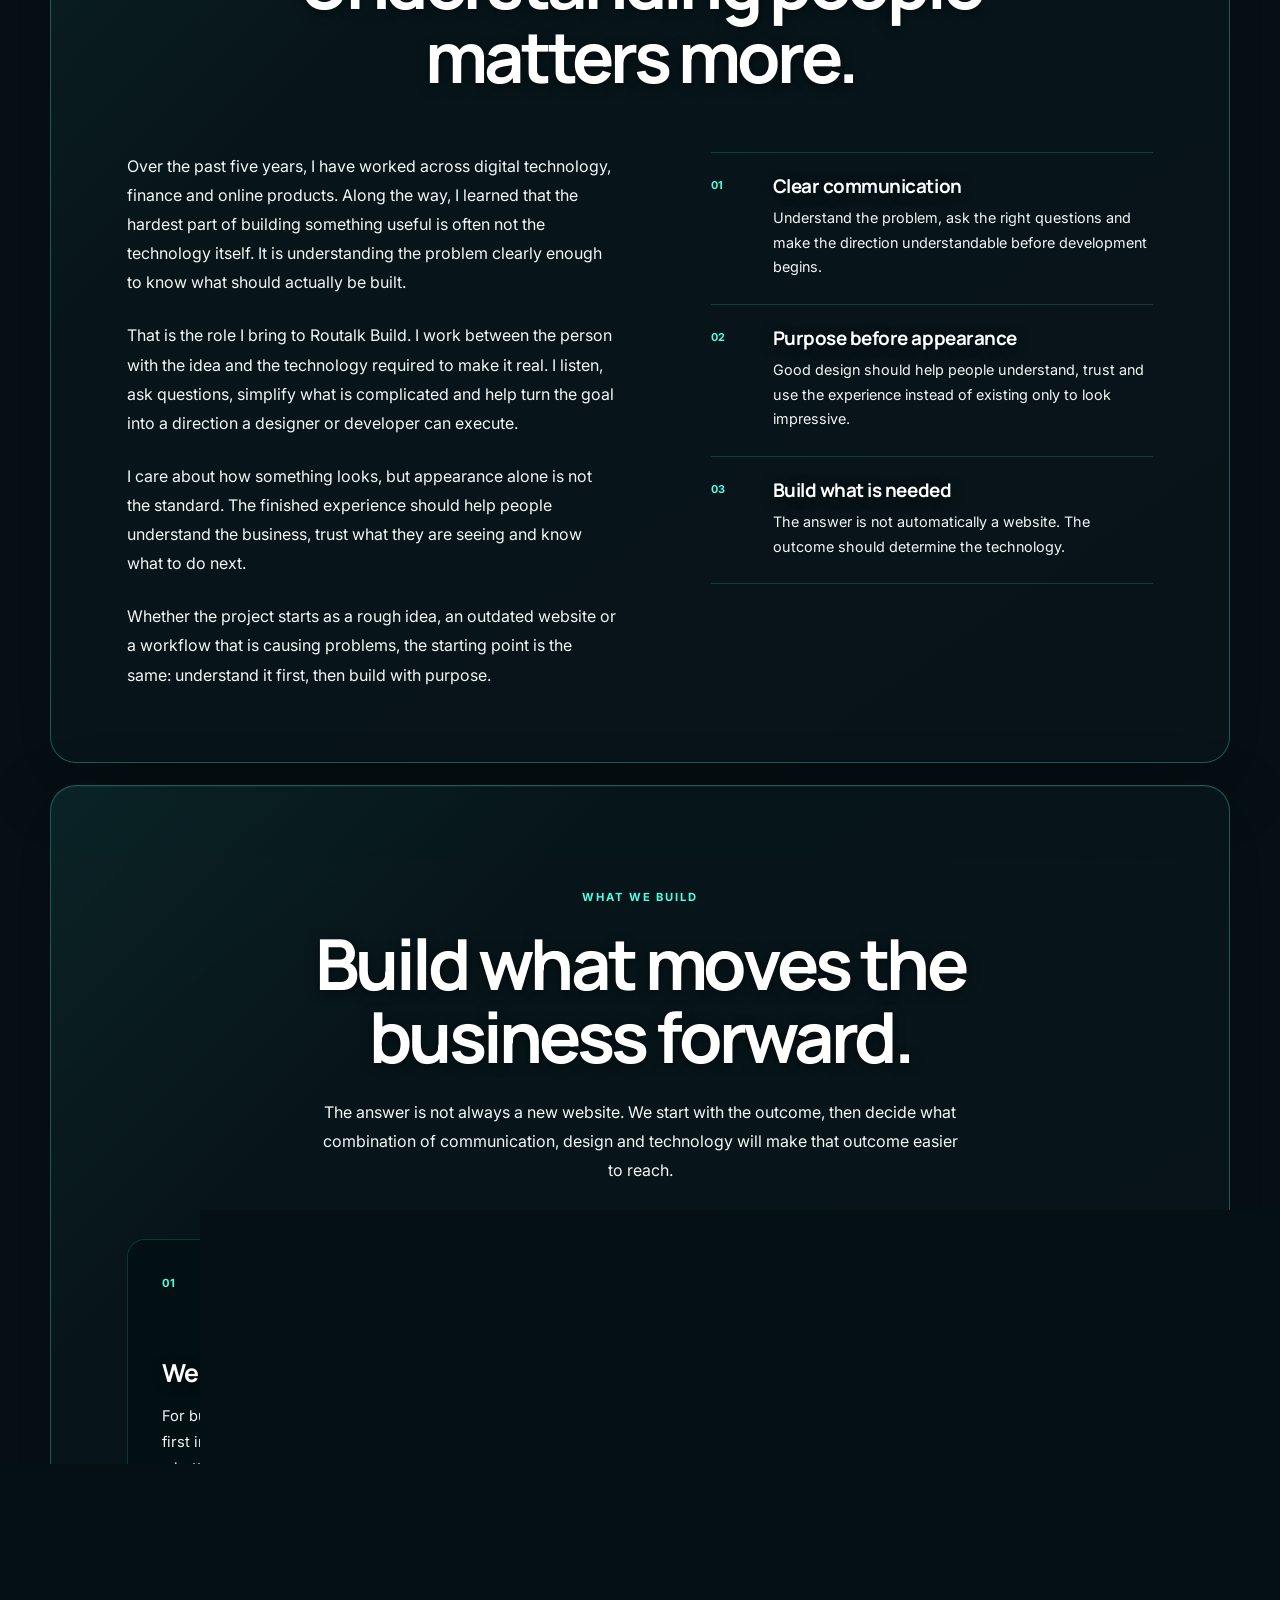
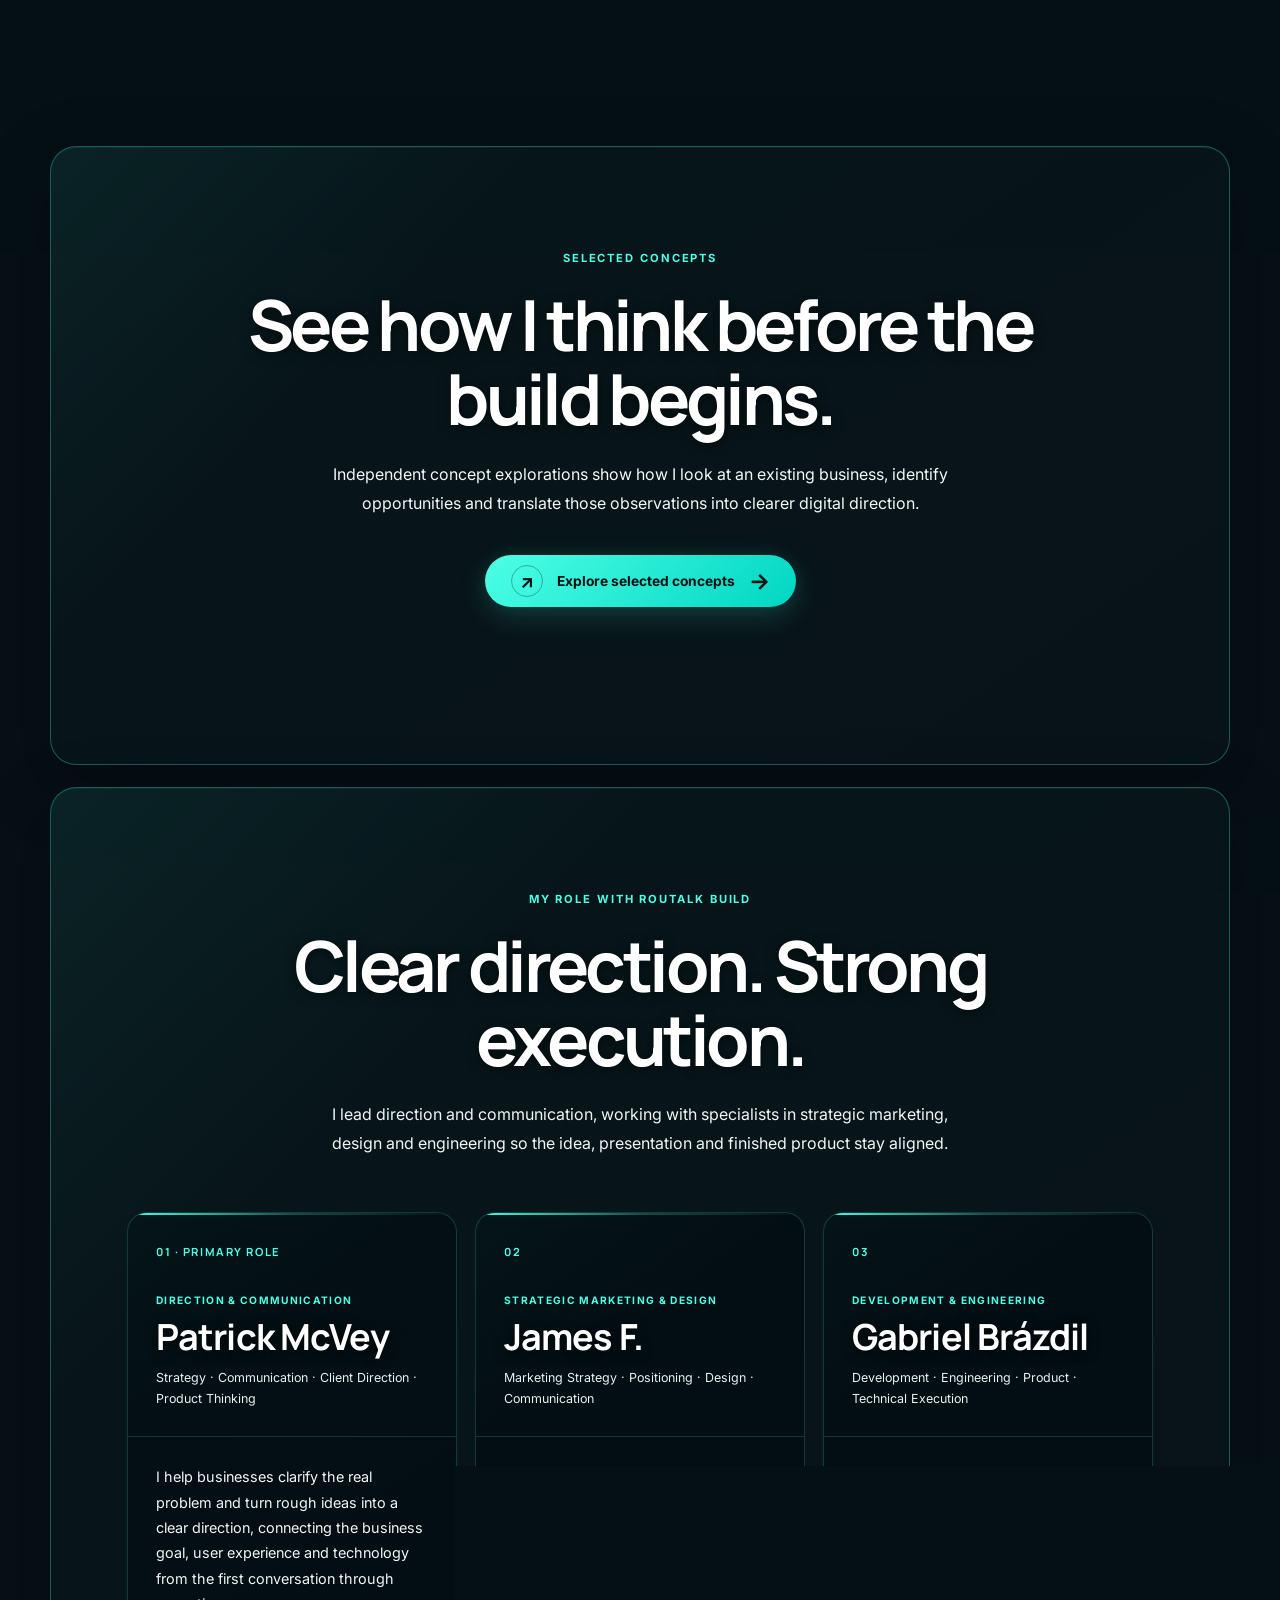
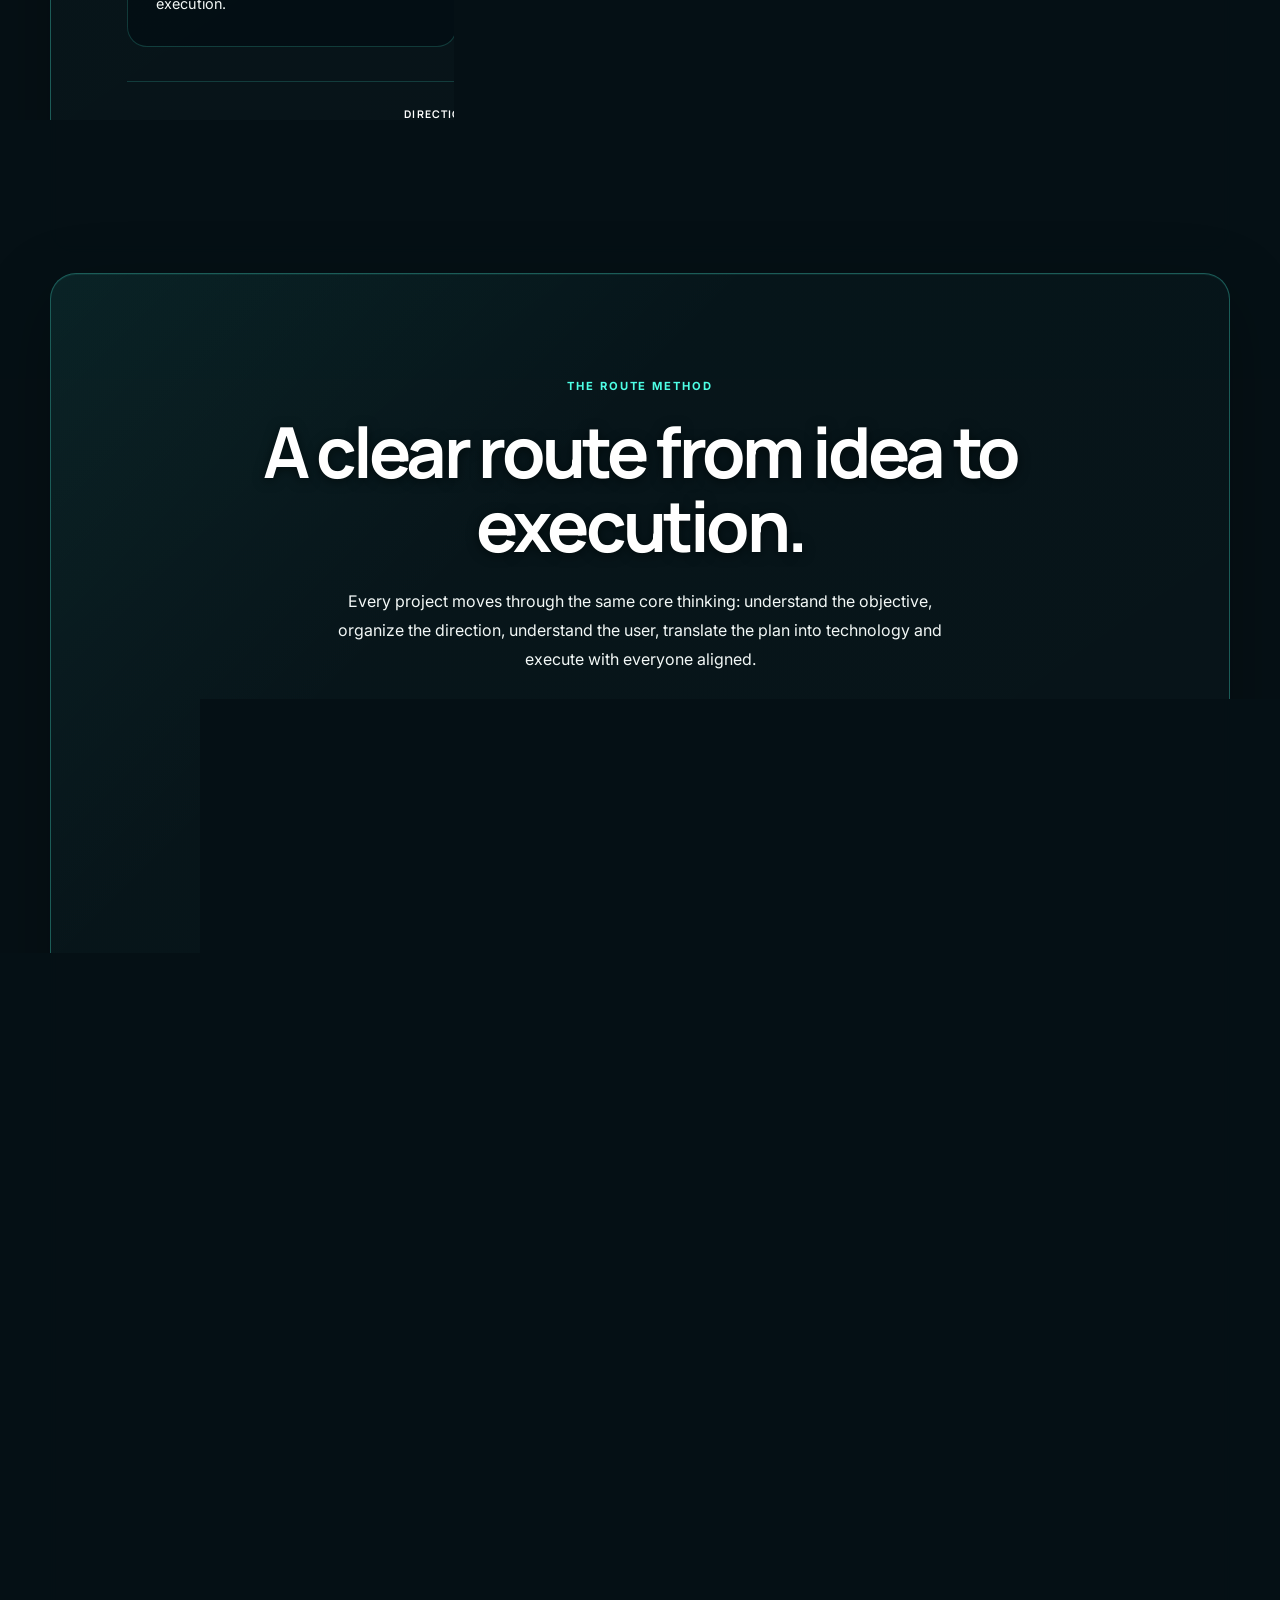
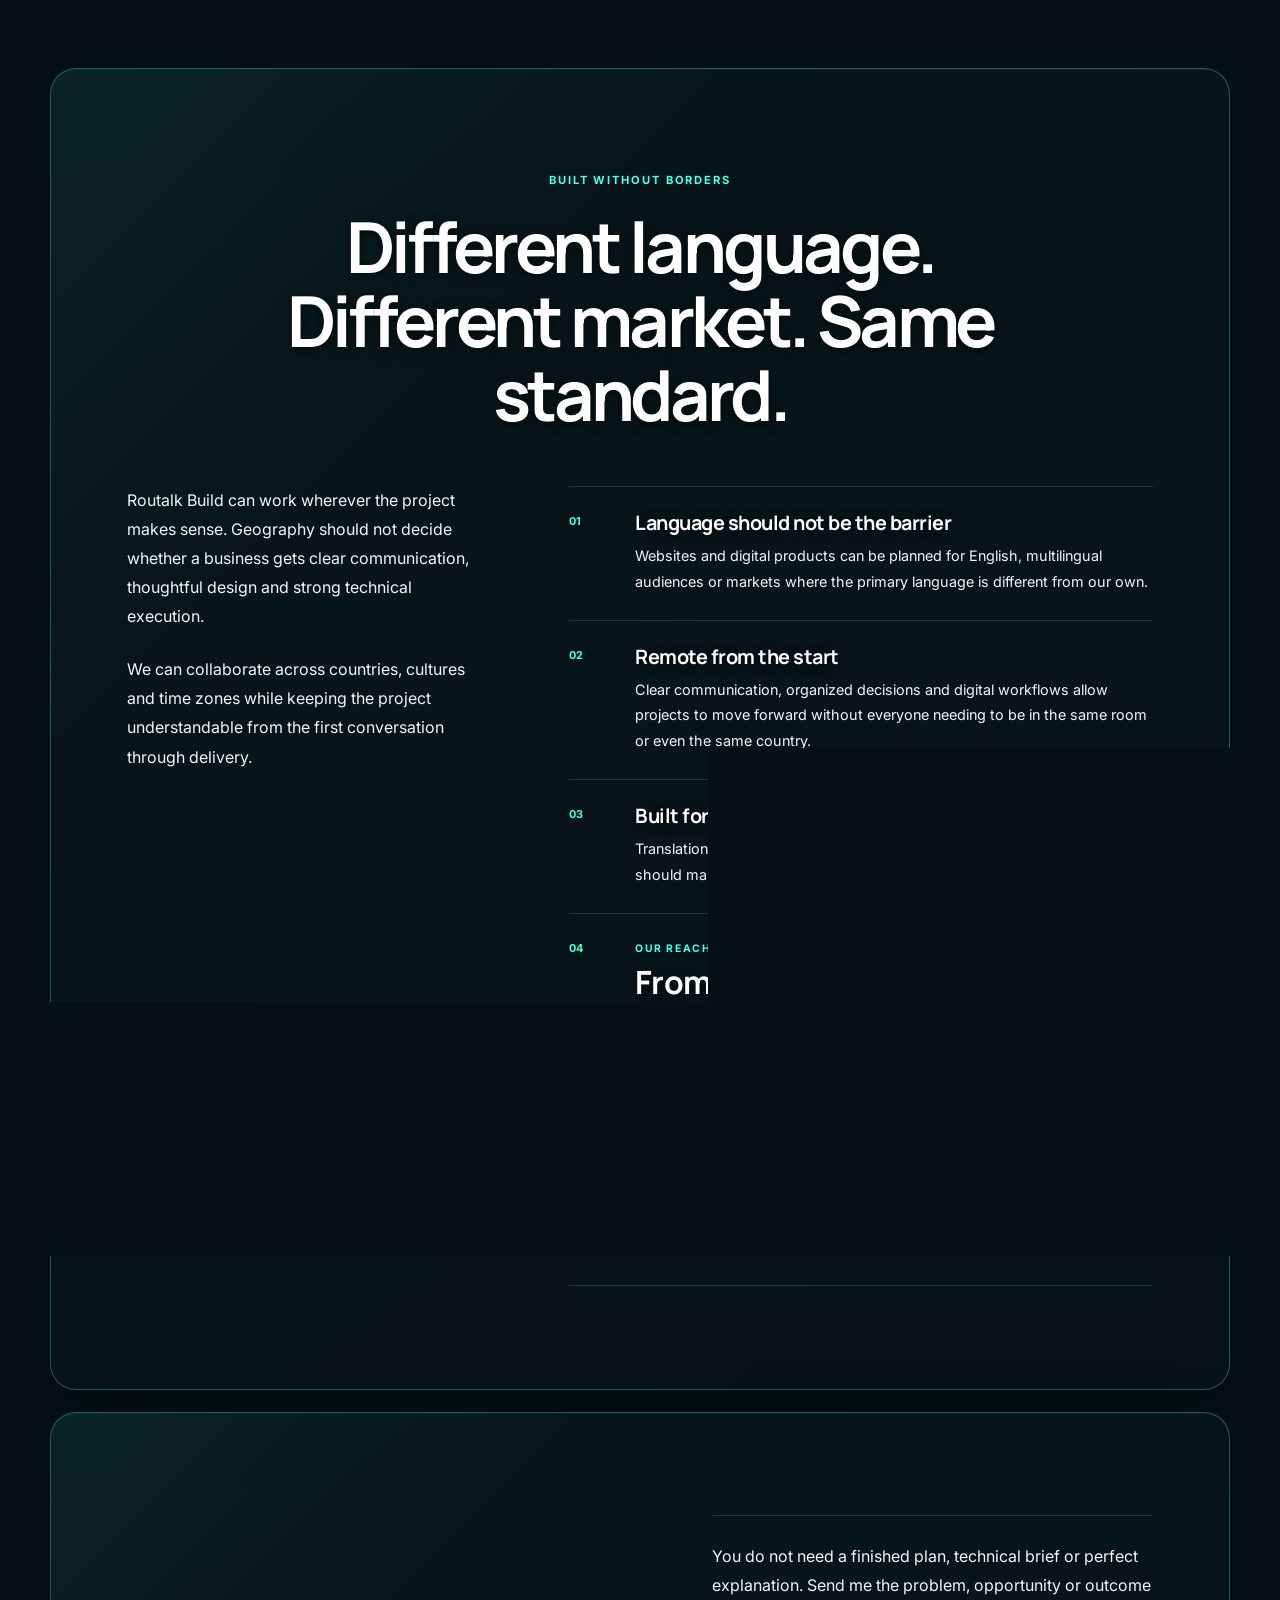
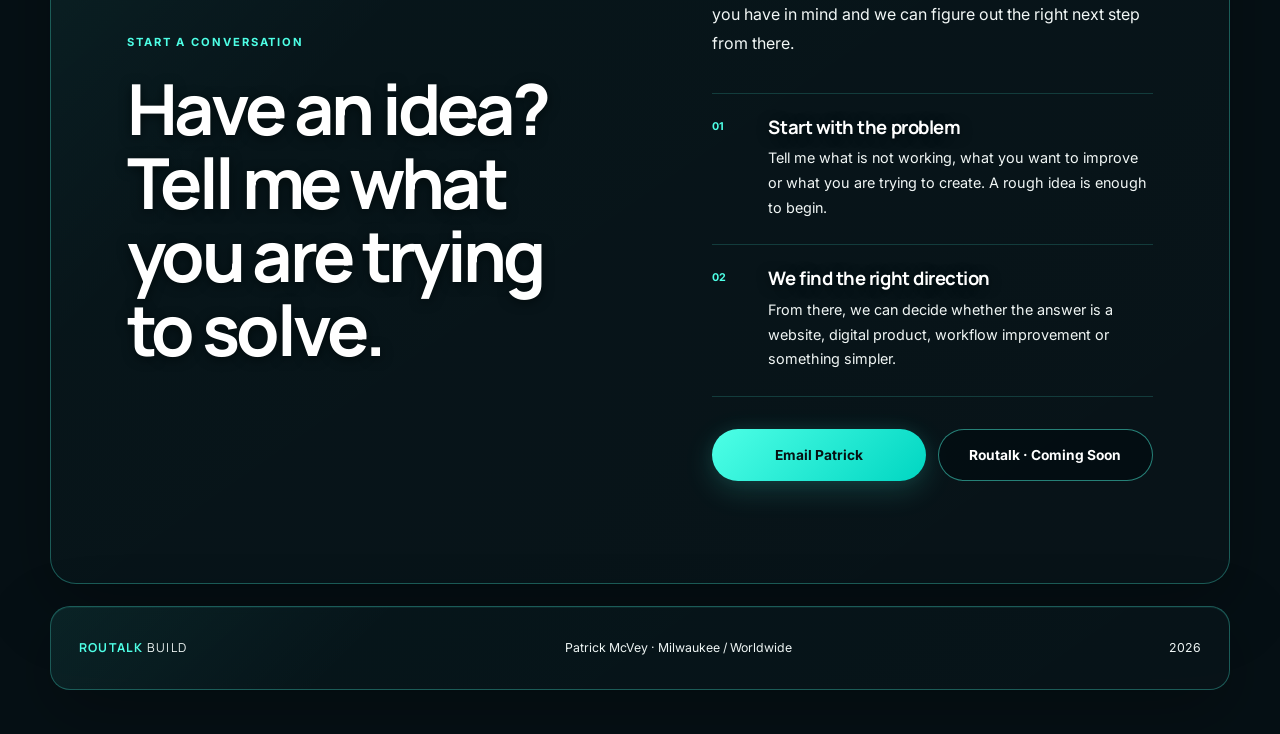
==== commit ed1d79a1: "Update index.html" ====
--- a/index.html
+++ b/index.html
@@ -35,118 +35,21 @@
 <meta name="twitter:image:alt" content="Patrick McVey and Routalk Build">
 
 <link rel="preconnect" href="https://fonts.googleapis.com">
-<link rel="preconnect" href="https://fonts.gstatic.com" crossorigin>
-
-<link
-href="https://fonts.googleapis.com/css2?family=Inter:wght@400;500;600;700&family=Manrope:wght@500;600;700&display=swap"
-rel="stylesheet"
->
+<link rel="preconnect" href="https://fonts.gstatic.com" crossorigin">
+<link href="https://fonts.googleapis.com/css2?family=Inter:wght@400;500;600;700&family=Manrope:wght@500;600;700&display=swap" rel="stylesheet">
 
 <link rel="stylesheet" href="styles.css">
-
-<style>
-.team-section .team-grid{
-grid-template-columns:repeat(2,minmax(0,1fr));
-max-width:980px;
-margin-left:auto;
-margin-right:auto;
-}
-
-.team-section .team-card-primary{
-grid-column:1/-1;
-display:grid;
-grid-template-columns:.85fr 1.15fr;
-border-color:rgba(78,255,230,.40);
-background:
-linear-gradient(135deg,rgba(78,255,230,.08),transparent 38%),
-rgba(3,14,18,.86);
-box-shadow:
-0 22px 55px rgba(0,0,0,.24),
-inset 0 1px 0 rgba(78,255,230,.10);
-}
-
-.team-section .team-card-primary::before{
-height:3px;
-background:linear-gradient(
-90deg,
-var(--accent),
-rgba(78,255,230,.72),
-rgba(78,255,230,.12)
-);
-}
-
-.team-section .team-card-primary .team-card-top{
-border-bottom:0;
-border-right:1px solid var(--line-soft);
-padding:38px 34px;
-}
-
-.team-section .team-card-primary .team-copy{
-display:flex;
-align-items:center;
-padding:38px 40px;
-}
-
-.team-section .team-card-primary h3{
-font-size:clamp(2rem,4vw,3rem);
-}
-
-.team-section .team-card-support{
-background:
-linear-gradient(145deg,rgba(78,255,230,.018),transparent 34%),
-rgba(3,14,18,.68);
-}
-
-@media(max-width:720px){
-
-.team-section .team-grid{
-grid-template-columns:1fr;
-}
-
-.team-section .team-card-primary{
-grid-column:auto;
-display:block;
-}
-
-.team-section .team-card-primary .team-card-top{
-border-right:0;
-border-bottom:1px solid var(--line-soft);
-padding:30px 28px 27px;
-}
-
-.team-section .team-card-primary .team-copy{
-display:block;
-padding:27px 28px 30px;
-}
-
-}
-</style>
-
 </head>
 
 <body>
 
 <div class="site-background" aria-hidden="true">
 
-<video
-class="background-video background-desktop"
-autoplay
-muted
-loop
-playsinline
-preload="auto"
->
+<video class="background-video background-desktop" autoplay muted loop playsinline preload="auto">
 <source src="routalk-background-motion.webm" type="video/webm">
 </video>
 
-<video
-class="background-video background-mobile"
-autoplay
-muted
-loop
-playsinline
-preload="auto"
->
+<video class="background-video background-mobile" autoplay muted loop playsinline preload="auto">
 <source src="routalk-background-motion.webm" type="video/webm">
 </video>
 
@@ -178,13 +81,10 @@
 Routalk Coming Soon
 </span>
 
-<button
-class="menu-toggle"
-type="button"
+<button class="menu-toggle" type="button"
 aria-label="Open navigation menu"
 aria-expanded="false"
-aria-controls="mobile-menu"
->
+aria-controls="mobile-menu">
 <span></span>
 <span></span>
 <span></span>
@@ -192,12 +92,9 @@
 
 </div>
 
-<nav
-id="mobile-menu"
-class="mobile-menu"
+<nav id="mobile-menu" class="mobile-menu"
 aria-label="Mobile navigation"
-aria-hidden="true"
->
+aria-hidden="true">
 <a href="#about">About</a>
 <a href="#route">How I Work</a>
 <a href="#work">What I Do</a>
@@ -219,9 +116,7 @@
 
 <h1>
 I turn business problems
-<span>
-into clear digital direction<span class="hero-accent">.</span>
-</span>
+<span>into clear digital direction<span class="hero-accent">.</span></span>
 </h1>
 
 <p class="hero-text">
@@ -245,10 +140,7 @@
 
 </div>
 
-<p
-class="eyebrow"
-style="margin-top:34px;margin-bottom:0;"
->
+<p class="eyebrow" style="margin-top:34px;margin-bottom:0;">
 Building with the Routalk philosophy.
 </p>
 
@@ -261,136 +153,65 @@
 <div class="foundation-list">
 
 <article class="foundation-item">
-
 <div class="foundation-icon" aria-hidden="true">
-
-<svg
-viewBox="0 0 64 64"
-fill="none"
-xmlns="http://www.w3.org/2000/svg"
->
+<svg viewBox="0 0 64 64" fill="none" xmlns="http://www.w3.org/2000/svg">
 <circle cx="32" cy="32" r="27" stroke="currentColor" stroke-width="3"/>
 <circle cx="32" cy="32" r="18" stroke="currentColor" stroke-width="3"/>
 <circle cx="32" cy="32" r="8" stroke="currentColor" stroke-width="3"/>
 <circle cx="32" cy="32" r="3.5" fill="currentColor"/>
 </svg>
-
 </div>
 
 <div class="foundation-copy">
 <span class="foundation-number">01</span>
 <h3>CLARITY FIRST</h3>
-<p>
-Clear communication at the start creates alignment, reduces revisions,
-and saves time.
-</p>
-</div>
-
+<p>Clear communication at the start creates alignment, reduces revisions, and saves time.</p>
+</div>
 </article>
 
 <article class="foundation-item">
-
 <div class="foundation-icon" aria-hidden="true">
-
-<svg
-viewBox="0 0 64 64"
-fill="none"
-xmlns="http://www.w3.org/2000/svg"
->
+<svg viewBox="0 0 64 64" fill="none" xmlns="http://www.w3.org/2000/svg">
 <rect x="9" y="34" width="10" height="21" rx="2" fill="currentColor"/>
 <rect x="27" y="20" width="10" height="35" rx="2" fill="currentColor"/>
 <rect x="45" y="27" width="10" height="28" rx="2" fill="currentColor"/>
-<path
-d="M10 24L25 13L37 18L54 8"
-stroke="currentColor"
-stroke-width="3"
-stroke-linecap="round"
-stroke-linejoin="round"
-/>
+<path d="M10 24L25 13L37 18L54 8" stroke="currentColor" stroke-width="3" stroke-linecap="round" stroke-linejoin="round"/>
 </svg>
-
 </div>
 
 <div class="foundation-copy">
 <span class="foundation-number">02</span>
 <h3>STRATEGIC FOCUS</h3>
-<p>
-Every decision should support the real business objective, not add
-technology or complexity for its own sake.
-</p>
-</div>
-
+<p>Every decision should support the real business objective, not add technology or complexity for its own sake.</p>
+</div>
 </article>
 
 <article class="foundation-item">
-
 <div class="foundation-icon" aria-hidden="true">
-
-<svg
-viewBox="0 0 64 64"
-fill="none"
-xmlns="http://www.w3.org/2000/svg"
->
-<path
-d="M9 23L21 15L31 21L23 30L17 27L9 34"
-stroke="currentColor"
-stroke-width="3"
-stroke-linecap="round"
-stroke-linejoin="round"
-/>
-<path
-d="M55 23L43 15L33 21L41 30L47 27L55 34"
-stroke="currentColor"
-stroke-width="3"
-stroke-linecap="round"
-stroke-linejoin="round"
-/>
-<path
-d="M22 30L29 36C31 38 34 38 36 36L42 30"
-stroke="currentColor"
-stroke-width="3"
-stroke-linecap="round"
-/>
-<path
-d="M26 39L31 44C33 46 36 46 38 44L45 37"
-stroke="currentColor"
-stroke-width="3"
-stroke-linecap="round"
-/>
+<svg viewBox="0 0 64 64" fill="none" xmlns="http://www.w3.org/2000/svg">
+<path d="M9 23L21 15L31 21L23 30L17 27L9 34" stroke="currentColor" stroke-width="3" stroke-linecap="round" stroke-linejoin="round"/>
+<path d="M55 23L43 15L33 21L41 30L47 27L55 34" stroke="currentColor" stroke-width="3" stroke-linecap="round" stroke-linejoin="round"/>
+<path d="M22 30L29 36C31 38 34 38 36 36L42 30" stroke="currentColor" stroke-width="3" stroke-linecap="round"/>
+<path d="M26 39L31 44C33 46 36 46 38 44L45 37" stroke="currentColor" stroke-width="3" stroke-linecap="round"/>
 </svg>
-
 </div>
 
 <div class="foundation-copy">
 <span class="foundation-number">03</span>
 <h3>TRUE PARTNERSHIP</h3>
-<p>
-Strong work comes from clear communication, shared expectations,
-and people staying aligned from idea to execution.
-</p>
-</div>
-
-</article>
-
-</div>
-
-</section>
-
-<section
-id="about"
-class="glass-panel content-glass section about-section"
->
+<p>Strong work comes from clear communication, shared expectations, and people staying aligned from idea to execution.</p>
+</div>
+</article>
+
+</div>
+
+</section>
+
+<section id="about" class="glass-panel content-glass section about-section">
 
 <div class="section-heading">
-
-<p class="eyebrow">
-ABOUT
-</p>
-
-<h2>
-Technology matters. Understanding people matters more.
-</h2>
-
+<p class="eyebrow">ABOUT</p>
+<h2>Technology matters. Understanding people matters more.</h2>
 </div>
 
 <div class="about-layout">
@@ -429,146 +250,78 @@
 <div class="about-principles">
 
 <article class="principle">
-
 <span>01</span>
-
-<div>
-
-<h3>
-Clear communication
-</h3>
-
-<p>
-Understand the problem, ask the right questions and make the direction
-understandable before development begins.
-</p>
-
-</div>
-
+<div>
+<h3>Clear communication</h3>
+<p>Understand the problem, ask the right questions and make the direction understandable before development begins.</p>
+</div>
 </article>
 
 <article class="principle">
-
 <span>02</span>
-
-<div>
-
-<h3>
-Purpose before appearance
-</h3>
-
-<p>
-Good design should help people understand, trust and use the experience
-instead of existing only to look impressive.
-</p>
-
-</div>
-
+<div>
+<h3>Purpose before appearance</h3>
+<p>Good design should help people understand, trust and use the experience instead of existing only to look impressive.</p>
+</div>
 </article>
 
 <article class="principle">
-
 <span>03</span>
-
-<div>
-
-<h3>
-Build what is needed
-</h3>
-
-<p>
-The answer is not automatically a website. The outcome should determine
-the technology.
-</p>
-
-</div>
-
-</article>
-
-</div>
-
-</div>
-
-</section>
-
-<section
-id="work"
-class="glass-panel content-glass section work-section"
->
+<div>
+<h3>Build what is needed</h3>
+<p>The answer is not automatically a website. The outcome should determine the technology.</p>
+</div>
+</article>
+
+</div>
+
+</div>
+
+</section>
+
+<section id="work" class="glass-panel content-glass section work-section">
 
 <div class="section-heading centered-heading">
-
-<p class="eyebrow">
-WHAT WE BUILD
-</p>
-
-<h2>
-Build what moves the business forward.
-</h2>
-
+<p class="eyebrow">WHAT WE BUILD</p>
+<h2>Build what moves the business forward.</h2>
 <p class="section-lead">
 The answer is not always a new website. We start with the outcome,
 then decide what combination of communication, design and technology
 will make that outcome easier to reach.
 </p>
-
 </div>
 
 <div class="services">
 
 <article class="service-card">
-
-<span class="service-number">
-01
-</span>
-
-<h3>
-Websites
-</h3>
-
+<span class="service-number">01</span>
+<h3>Websites</h3>
 <p>
 For businesses that need a stronger first impression, clearer
 services and a better path from visitor to inquiry. The goal is
 simple: help people understand the business quickly and give them
 a clear reason to take the next step.
 </p>
-
 </article>
 
 <article class="service-card">
-
-<span class="service-number">
-02
-</span>
-
-<h3>
-Digital Products
-</h3>
-
+<span class="service-number">02</span>
+<h3>Digital Products</h3>
 <p>
 Dashboards, interfaces, forms, internal tools and custom digital
 experiences built around a real job that needs to get done.
 Technology should remove friction from a workflow, not add more.
 </p>
-
 </article>
 
 <article class="service-card">
-
-<span class="service-number">
-03
-</span>
-
-<h3>
-Direction &amp; Communication
-</h3>
-
+<span class="service-number">03</span>
+<h3>Direction &amp; Communication</h3>
 <p>
 Sometimes the problem comes before the build. We help clarify the
 audience, message, structure and user journey so everyone involved
 understands what is being created and why.
 </p>
-
 </article>
 
 </div>
@@ -579,13 +332,9 @@
 
 <div class="section-heading centered-heading">
 
-<p class="eyebrow">
-SELECTED CONCEPTS
-</p>
-
-<h2>
-See how I think before the build begins.
-</h2>
+<p class="eyebrow">SELECTED CONCEPTS</p>
+
+<h2>See how I think before the build begins.</h2>
 
 <p class="section-lead">
 Independent concept explorations show how I look at an existing
@@ -593,17 +342,12 @@
 into clearer digital direction.
 </p>
 
-<div
-class="actions"
-style="justify-content:center;margin-left:auto;margin-right:auto;"
->
-
+<div class="actions" style="justify-content:center;margin-left:auto;margin-right:auto;">
 <a href="concepts.html" class="button primary hero-button">
 <span class="button-icon" aria-hidden="true">↗</span>
 <span class="button-label">Explore selected concepts</span>
 <span class="button-arrow" aria-hidden="true">→</span>
 </a>
-
 </div>
 
 </div>
@@ -614,9 +358,7 @@
 
 <div class="team-heading">
 
-<p class="eyebrow">
-MY ROLE WITH ROUTALK BUILD
-</p>
+<p class="eyebrow">MY ROLE WITH ROUTALK BUILD</p>
 
 <h2>
 Clear direction.
@@ -636,33 +378,20 @@
 <article class="team-card team-card-primary">
 
 <div class="team-card-top">
-
-<span class="team-number">
-01 · PRIMARY ROLE
-</span>
-
-<p class="team-role">
-DIRECTION &amp; COMMUNICATION
-</p>
-
-<h3>
-Patrick McVey
-</h3>
-
+<span class="team-number">01 · PRIMARY ROLE</span>
+<p class="team-role">DIRECTION &amp; COMMUNICATION</p>
+<h3>Patrick McVey</h3>
 <p class="team-skills">
 Strategy · Communication · Client Direction · Product Thinking
 </p>
-
 </div>
 
 <div class="team-copy">
-
 <p>
 I help businesses clarify the real problem and turn rough ideas
 into a clear direction, connecting the business goal, user
 experience and technology from the first conversation through execution.
 </p>
-
 </div>
 
 </article>
@@ -670,33 +399,20 @@
 <article class="team-card team-card-support">
 
 <div class="team-card-top">
-
-<span class="team-number">
-02
-</span>
-
-<p class="team-role">
-STRATEGIC MARKETING &amp; DESIGN
-</p>
-
-<h3>
-James F.
-</h3>
-
+<span class="team-number">02</span>
+<p class="team-role">STRATEGIC MARKETING &amp; DESIGN</p>
+<h3>James F.</h3>
 <p class="team-skills">
 Marketing Strategy · Positioning · Design · Communication
 </p>
-
 </div>
 
 <div class="team-copy">
-
 <p>
 James contributes strategic marketing and design perspective,
 helping shape how ideas are positioned, presented and communicated
 as they move from direction toward execution.
 </p>
-
 </div>
 
 </article>
@@ -704,32 +420,19 @@
 <article class="team-card team-card-support">
 
 <div class="team-card-top">
-
-<span class="team-number">
-03
-</span>
-
-<p class="team-role">
-DEVELOPMENT &amp; ENGINEERING
-</p>
-
-<h3>
-Gabriel Brázdil
-</h3>
-
+<span class="team-number">03</span>
+<p class="team-role">DEVELOPMENT &amp; ENGINEERING</p>
+<h3>Gabriel Brázdil</h3>
 <p class="team-skills">
 Development · Engineering · Product · Technical Execution
 </p>
-
 </div>
 
 <div class="team-copy">
-
 <p>
 Gabriel leads development and engineering, turning that direction
 into reliable websites, applications, tools and digital products.
 </p>
-
 </div>
 
 </article>
@@ -737,53 +440,24 @@
 </div>
 
 <div class="team-bridge">
-
-<span>
-DIRECTION
-</span>
-
-<strong>
-+
-</strong>
-
-<span>
-MARKETING &amp; DESIGN
-</span>
-
-<strong>
-+
-</strong>
-
-<span>
-EXECUTION
-</span>
-
-<strong>
-=
-</strong>
-
-<span>
-ROUTALK BUILD
-</span>
-
-</div>
-
-</section>
-
-<section
-id="route"
-class="glass-panel content-glass section route-section"
->
+<span>DIRECTION</span>
+<strong>+</strong>
+<span>MARKETING &amp; DESIGN</span>
+<strong>+</strong>
+<span>EXECUTION</span>
+<strong>=</strong>
+<span>ROUTALK BUILD</span>
+</div>
+
+</section>
+
+<section id="route" class="glass-panel content-glass section route-section">
 
 <div class="section-heading centered-heading">
 
-<p class="eyebrow">
-THE ROUTE METHOD
-</p>
-
-<h2>
-A clear route from idea to execution.
-</h2>
+<p class="eyebrow">THE ROUTE METHOD</p>
+
+<h2>A clear route from idea to execution.</h2>
 
 <p class="section-lead">
 Every project moves through the same core thinking: understand the
@@ -796,149 +470,59 @@
 <div class="route-grid">
 
 <article class="route-step">
-
-<span class="route-letter">
-R
-</span>
-
-<div>
-
-<p class="route-label">
-RECOGNIZE
-</p>
-
-<h3>
-Recognize the objective
-</h3>
-
-<p>
-Understand the real problem, audience and desired outcome before
-deciding what should be built.
-</p>
-
-</div>
-
+<span class="route-letter">R</span>
+<div>
+<p class="route-label">RECOGNIZE</p>
+<h3>Recognize the objective</h3>
+<p>Understand the real problem, audience and desired outcome before deciding what should be built.</p>
+</div>
 </article>
 
 <article class="route-step">
-
-<span class="route-letter">
-O
-</span>
-
-<div>
-
-<p class="route-label">
-ORGANIZE
-</p>
-
-<h3>
-Organize the direction
-</h3>
-
-<p>
-Clarify the message, structure, priorities and path forward so the
-project has a clear direction from the start.
-</p>
-
-</div>
-
+<span class="route-letter">O</span>
+<div>
+<p class="route-label">ORGANIZE</p>
+<h3>Organize the direction</h3>
+<p>Clarify the message, structure, priorities and path forward so the project has a clear direction from the start.</p>
+</div>
 </article>
 
 <article class="route-step">
-
-<span class="route-letter">
-U
-</span>
-
-<div>
-
-<p class="route-label">
-UNDERSTAND
-</p>
-
-<h3>
-Understand the user
-</h3>
-
-<p>
-Shape the experience around how real people need to understand,
-trust and use what is being created.
-</p>
-
-</div>
-
+<span class="route-letter">U</span>
+<div>
+<p class="route-label">UNDERSTAND</p>
+<h3>Understand the user</h3>
+<p>Shape the experience around how real people need to understand, trust and use what is being created.</p>
+</div>
 </article>
 
 <article class="route-step">
-
-<span class="route-letter">
-T
-</span>
-
-<div>
-
-<p class="route-label">
-TRANSLATE
-</p>
-
-<h3>
-Translate into technology
-</h3>
-
-<p>
-Turn the approved direction into reliable websites, applications,
-tools and digital products.
-</p>
-
-</div>
-
+<span class="route-letter">T</span>
+<div>
+<p class="route-label">TRANSLATE</p>
+<h3>Translate into technology</h3>
+<p>Turn the approved direction into reliable websites, applications, tools and digital products.</p>
+</div>
 </article>
 
 <article class="route-step">
-
-<span class="route-letter">
-E
-</span>
-
-<div>
-
-<p class="route-label">
-EXECUTE
-</p>
-
-<h3>
-Execute with alignment
-</h3>
-
-<p>
-Keep communication, design and development connected from the first
-conversation through the working product.
-</p>
-
-</div>
-
-</article>
-
-</div>
-
-</section>
-
-<section
-id="global"
-class="glass-panel content-glass section global-section"
->
+<span class="route-letter">E</span>
+<div>
+<p class="route-label">EXECUTE</p>
+<h3>Execute with alignment</h3>
+<p>Keep communication, design and development connected from the first conversation through the working product.</p>
+</div>
+</article>
+
+</div>
+
+</section>
+
+<section id="global" class="glass-panel content-glass section global-section">
 
 <div class="section-heading centered-heading">
-
-<p class="eyebrow">
-BUILT WITHOUT BORDERS
-</p>
-
-<h2>
-Different language. Different market. Same standard.
-</h2>
-
+<p class="eyebrow">BUILT WITHOUT BORDERS</p>
+<h2>Different language. Different market. Same standard.</h2>
 </div>
 
 <div class="global-layout">
@@ -962,136 +546,77 @@
 <div class="global-points">
 
 <article class="global-point">
-
-<span>
-01
-</span>
-
-<div>
-
-<h3>
-Language should not be the barrier
-</h3>
-
+<span>01</span>
+<div>
+<h3>Language should not be the barrier</h3>
 <p>
 Websites and digital products can be planned for English,
 multilingual audiences or markets where the primary language
 is different from our own.
 </p>
-
-</div>
-
+</div>
 </article>
 
 <article class="global-point">
-
-<span>
-02
-</span>
-
-<div>
-
-<h3>
-Remote from the start
-</h3>
-
+<span>02</span>
+<div>
+<h3>Remote from the start</h3>
 <p>
 Clear communication, organized decisions and digital workflows
 allow projects to move forward without everyone needing to be
 in the same room or even the same country.
 </p>
-
-</div>
-
+</div>
 </article>
 
 <article class="global-point">
-
-<span>
-03
-</span>
-
-<div>
-
-<h3>
-Built for the people using it
-</h3>
-
+<span>03</span>
+<div>
+<h3>Built for the people using it</h3>
 <p>
 Translation alone is not enough. The message, structure and
 experience should make sense to the audience the product is
 actually meant to serve.
 </p>
-
-</div>
-
+</div>
 </article>
 
 <article class="global-point global-point-reach">
 
-<span>
-04
-</span>
-
-<div>
-
-<p class="reach-label">
-OUR REACH
-</p>
-
-<h3>
-From Milwaukee, built to travel.
-</h3>
+<span>04</span>
+
+<div>
+
+<p class="reach-label">OUR REACH</p>
+
+<h3>From Milwaukee, built to travel.</h3>
 
 <p class="reach-statement">
 Milwaukee is home. The work does not have to be.
 </p>
 
 <div class="reach-flow">
-
-<div class="reach-item">
-<strong>Milwaukee roots</strong>
-</div>
-
-<div class="reach-item">
-<strong>United States</strong>
-</div>
-
-<div class="reach-item">
-<strong>Europe</strong>
-</div>
-
-<div class="reach-item reach-item-last">
-<strong>Worldwide ready</strong>
-</div>
-
-</div>
-
-</div>
-
-</article>
-
-</div>
-
-</div>
-
-</section>
-
-<section
-id="connect"
-class="glass-panel content-glass section connect-section"
->
+<div class="reach-item"><strong>Milwaukee roots</strong></div>
+<div class="reach-item"><strong>United States</strong></div>
+<div class="reach-item"><strong>Europe</strong></div>
+<div class="reach-item reach-item-last"><strong>Worldwide ready</strong></div>
+</div>
+
+</div>
+
+</article>
+
+</div>
+
+</div>
+
+</section>
+
+<section id="connect" class="glass-panel content-glass section connect-section">
 
 <div class="connect-heading">
-
-<p class="eyebrow">
-START A CONVERSATION
-</p>
-
-<h2>
-Have an idea? Tell me what you are trying to solve.
-</h2>
-
+<p class="eyebrow">START A CONVERSATION</p>
+<h2>Have an idea? Tell me what you are trying to solve.</h2>
 </div>
 
 <div class="connect-panel">
@@ -1105,55 +630,26 @@
 <div class="connect-options">
 
 <article class="connect-option">
-
-<span>
-01
-</span>
-
-<div>
-
-<h3>
-Start with the problem
-</h3>
-
-<p>
-Tell me what is not working, what you want to improve or what you
-are trying to create. A rough idea is enough to begin.
-</p>
-
-</div>
-
+<span>01</span>
+<div>
+<h3>Start with the problem</h3>
+<p>Tell me what is not working, what you want to improve or what you are trying to create. A rough idea is enough to begin.</p>
+</div>
 </article>
 
 <article class="connect-option">
-
-<span>
-02
-</span>
-
-<div>
-
-<h3>
-We find the right direction
-</h3>
-
-<p>
-From there, we can decide whether the answer is a website,
-digital product, workflow improvement or something simpler.
-</p>
-
-</div>
-
+<span>02</span>
+<div>
+<h3>We find the right direction</h3>
+<p>From there, we can decide whether the answer is a website, digital product, workflow improvement or something simpler.</p>
+</div>
 </article>
 
 </div>
 
 <div class="connect-actions">
 
-<a
-href="mailto:pjmcvey.routalk@gmail.com?subject=Routalk%20Build%20Project%20Inquiry"
-class="button primary"
->
+<a href="mailto:pjmcvey.routalk@gmail.com?subject=Routalk%20Build%20Project%20Inquiry" class="button primary">
 Email Patrick
 </a>
 
@@ -1174,9 +670,7 @@
 BUILD
 </span>
 
-<span>
-Patrick McVey · Milwaukee / Worldwide
-</span>
+<span>Patrick McVey · Milwaukee / Worldwide</span>
 
 <span id="year"></span>
 
@@ -1187,4 +681,4 @@
 <script src="script.js"></script>
 
 </body>
-</html>
+  </html>
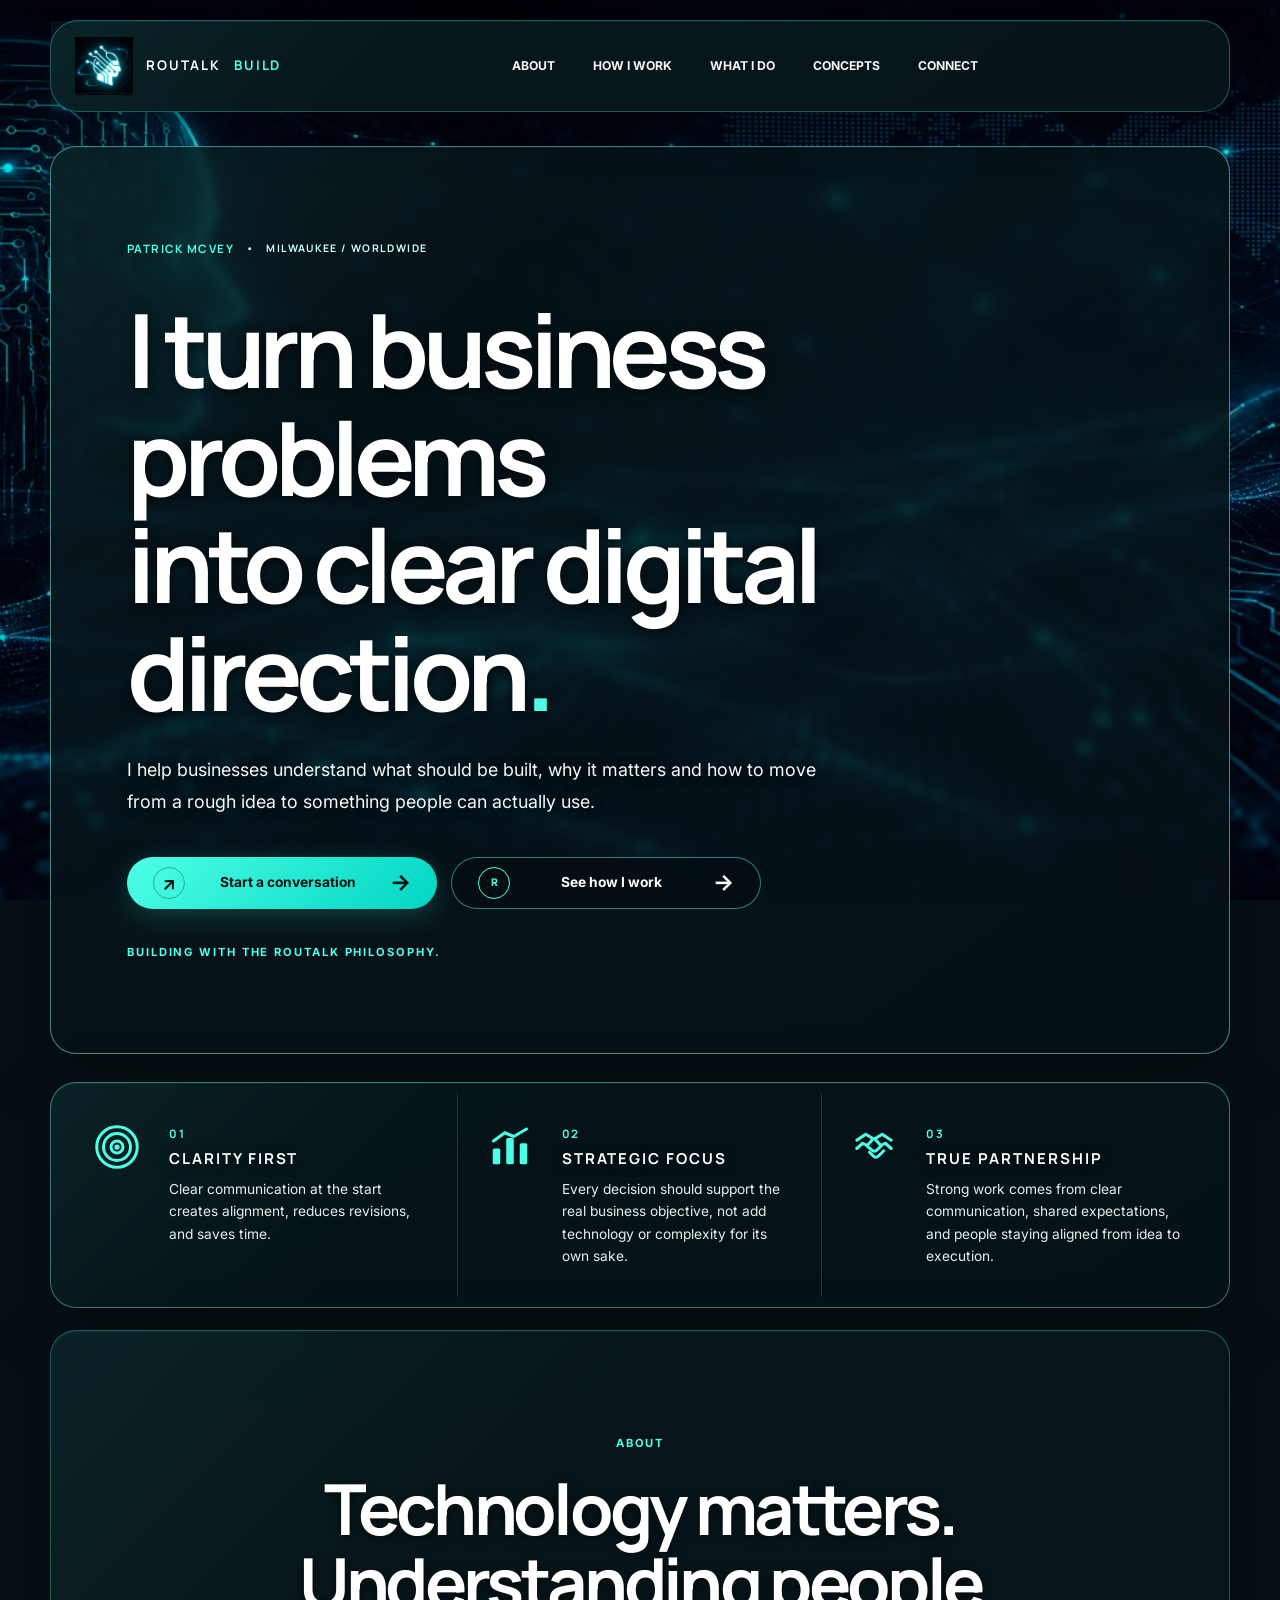
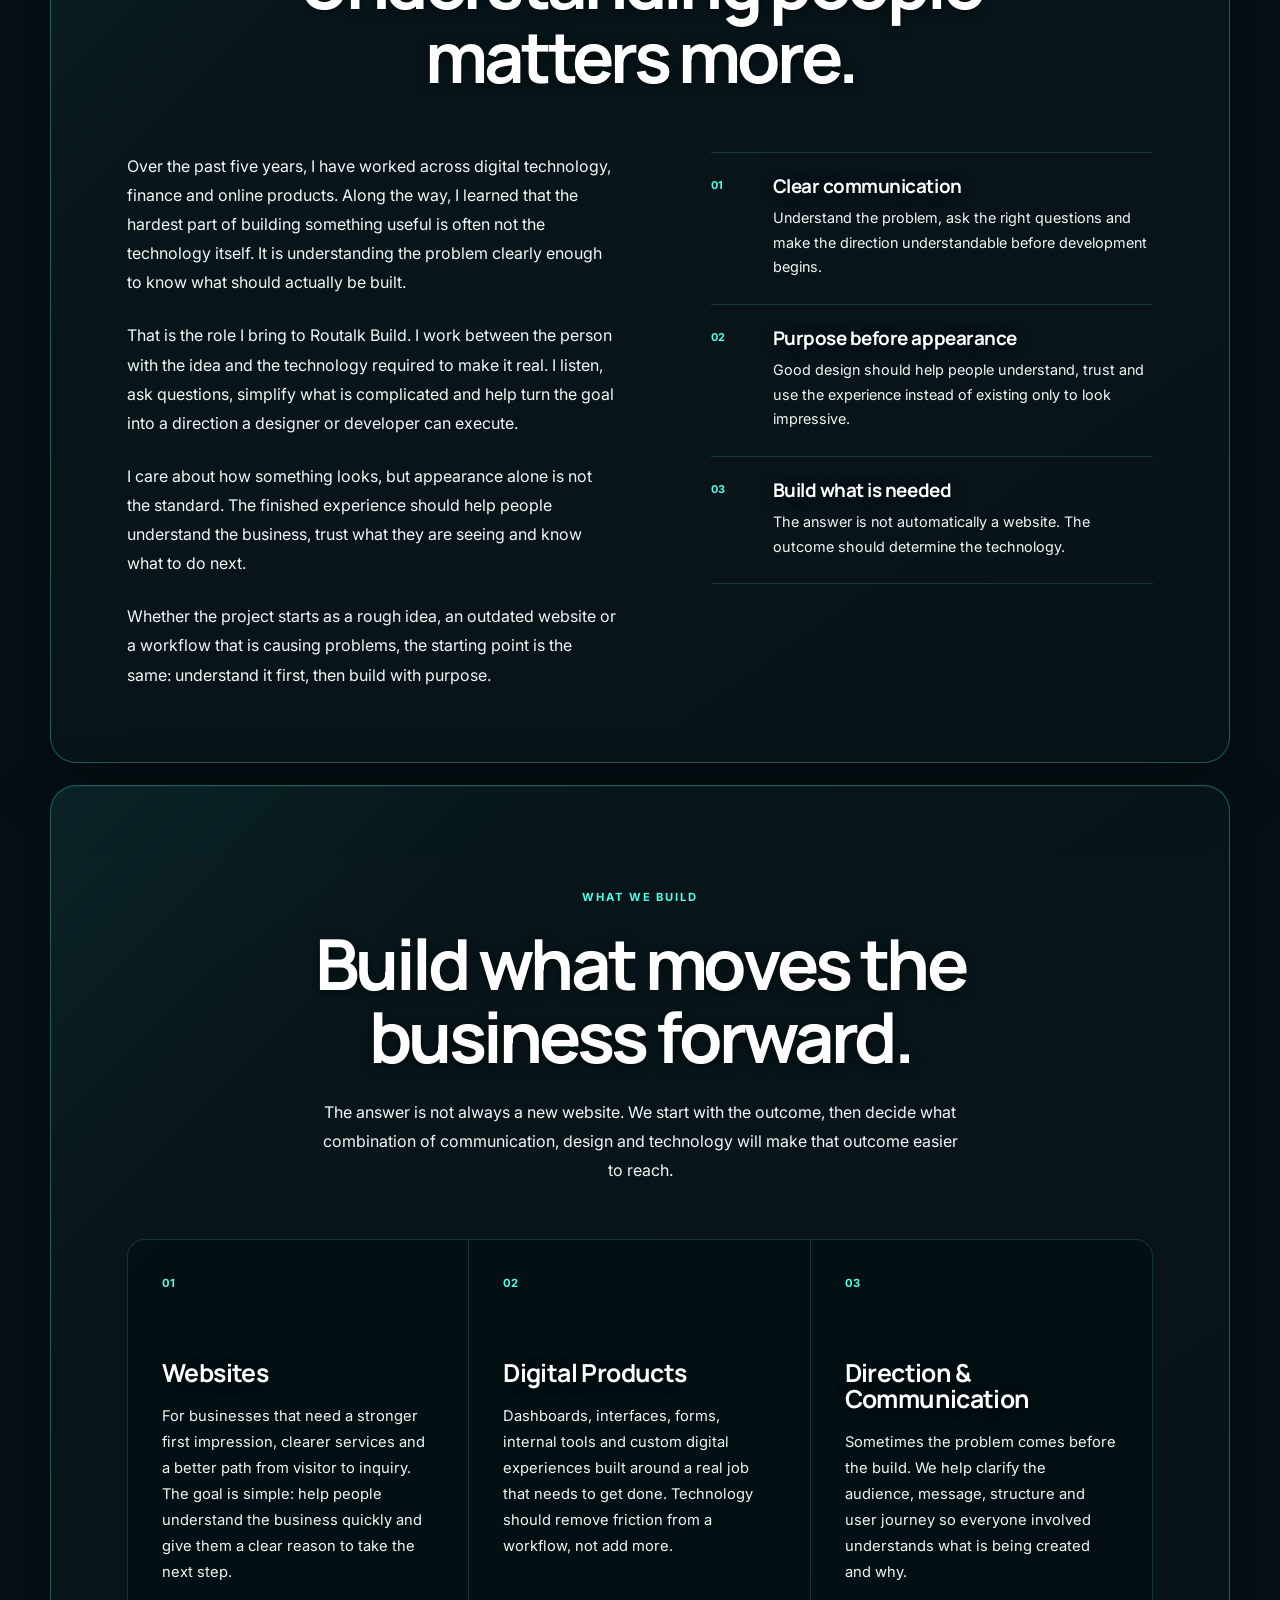
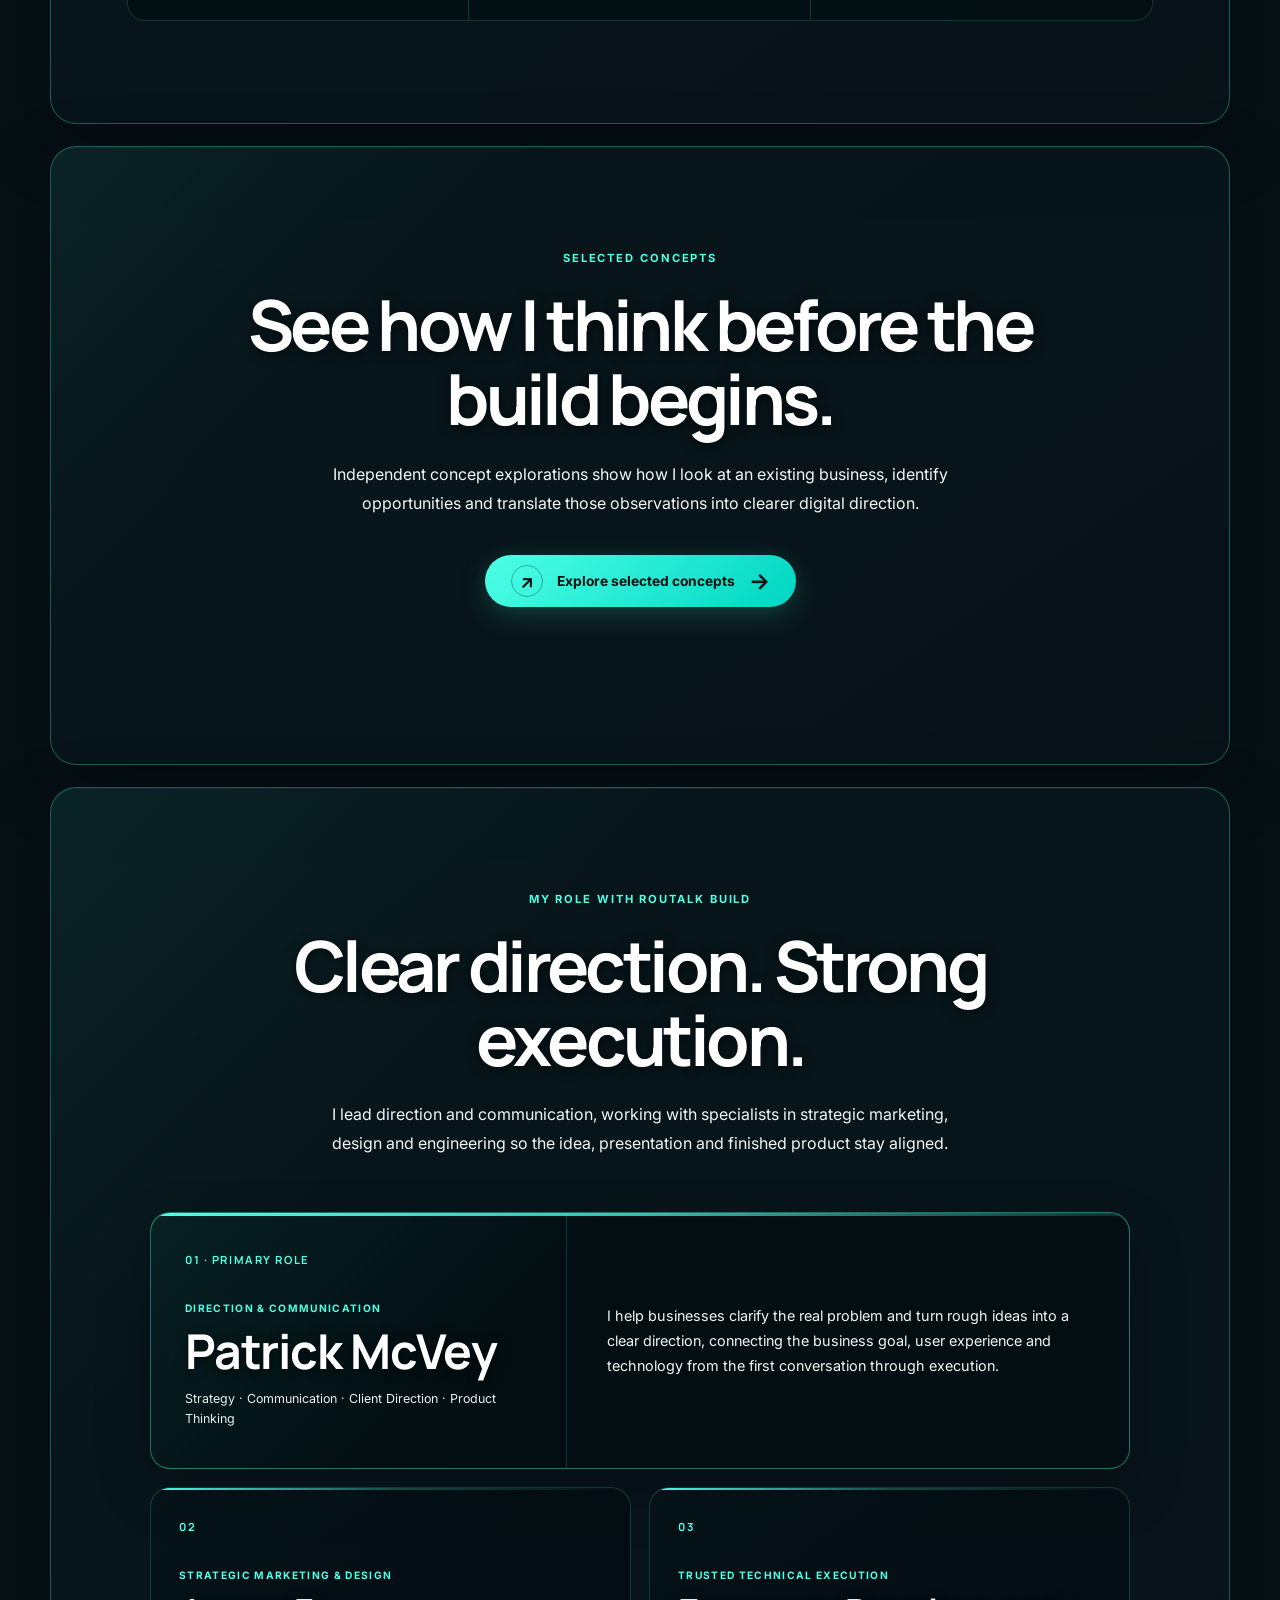
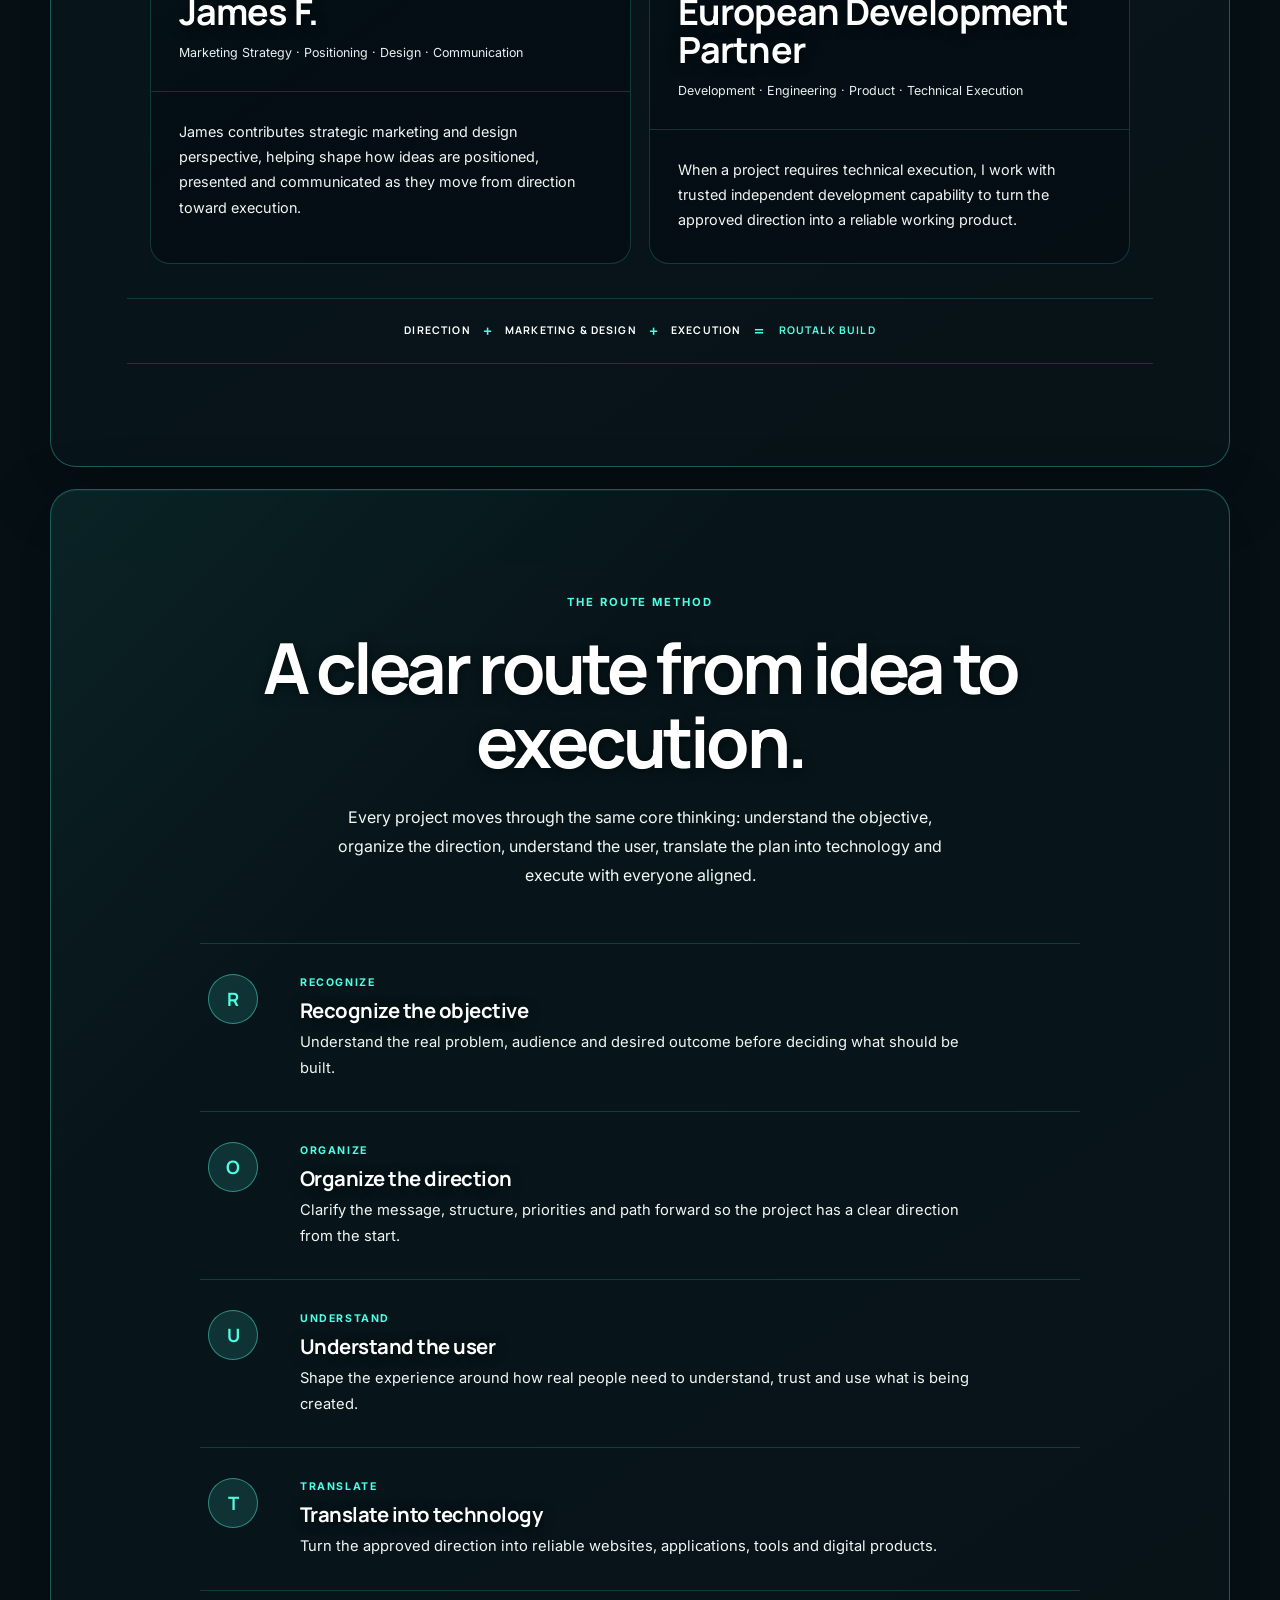
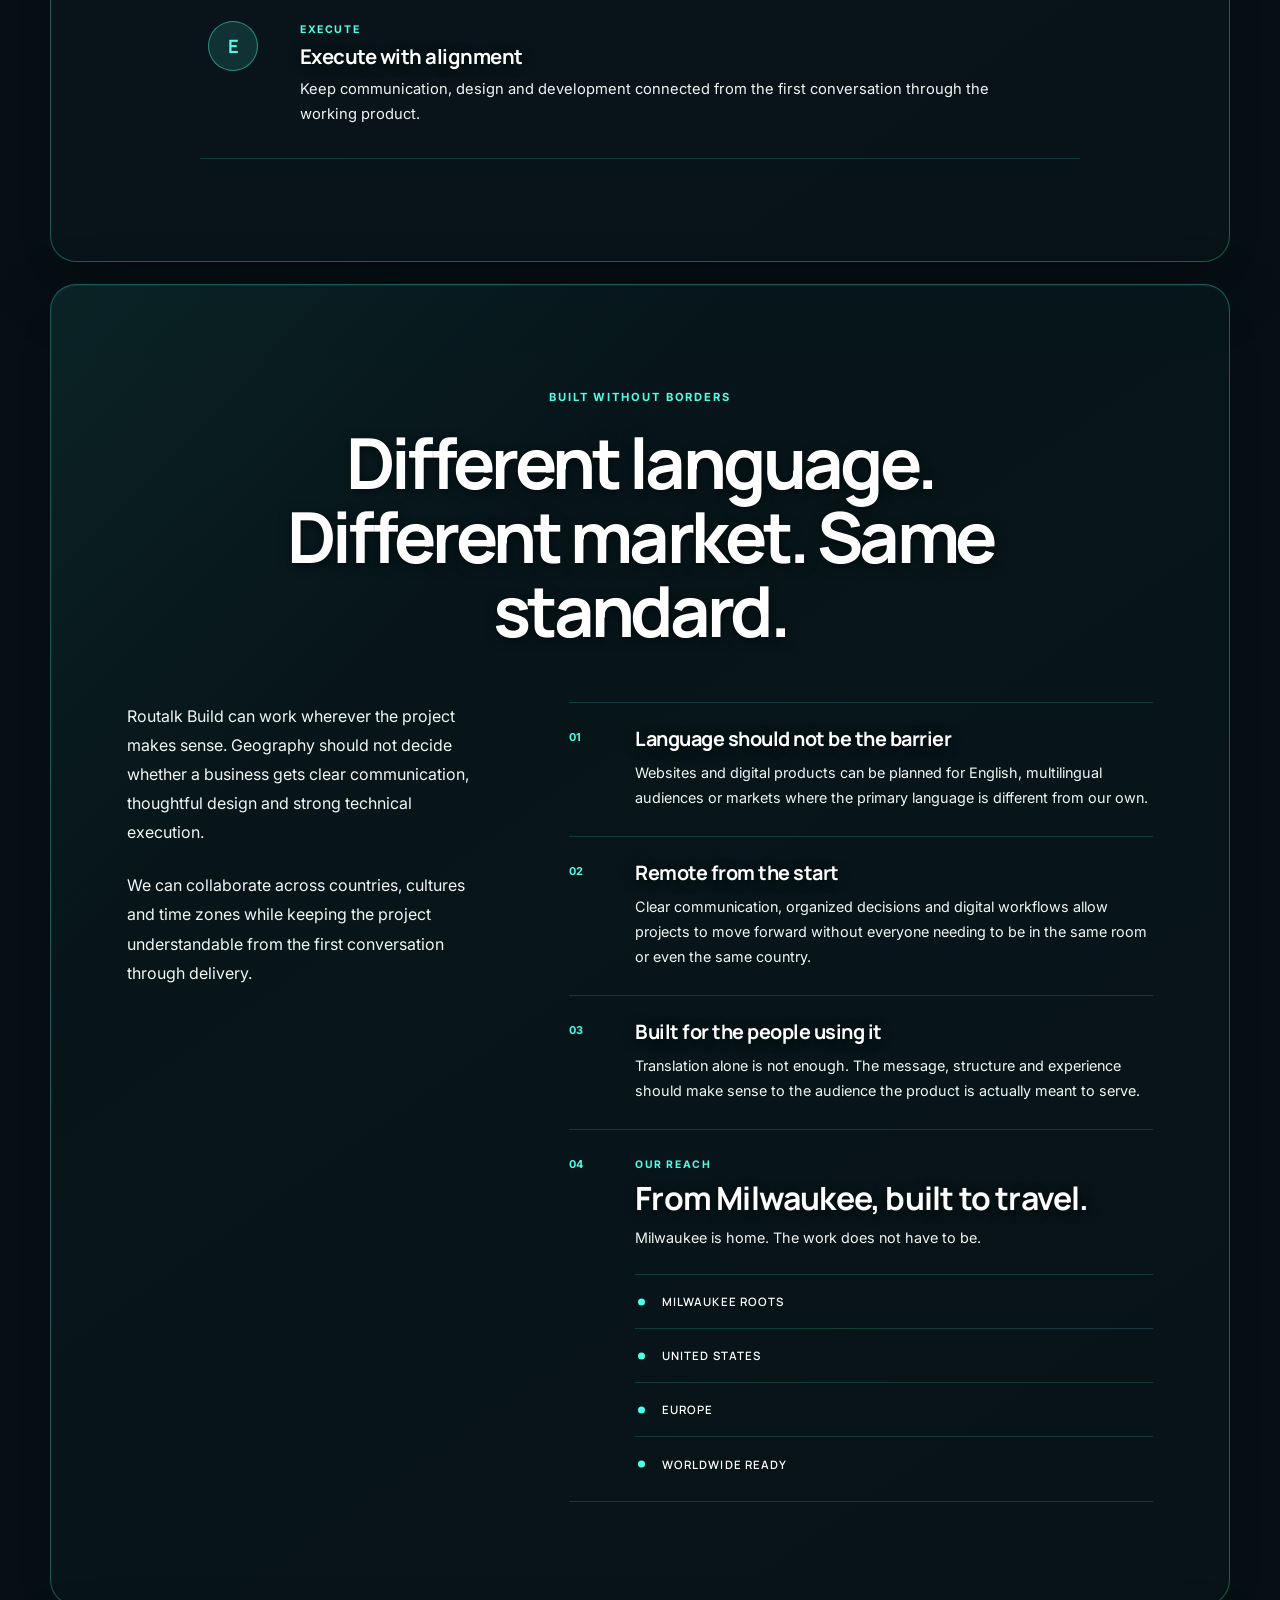
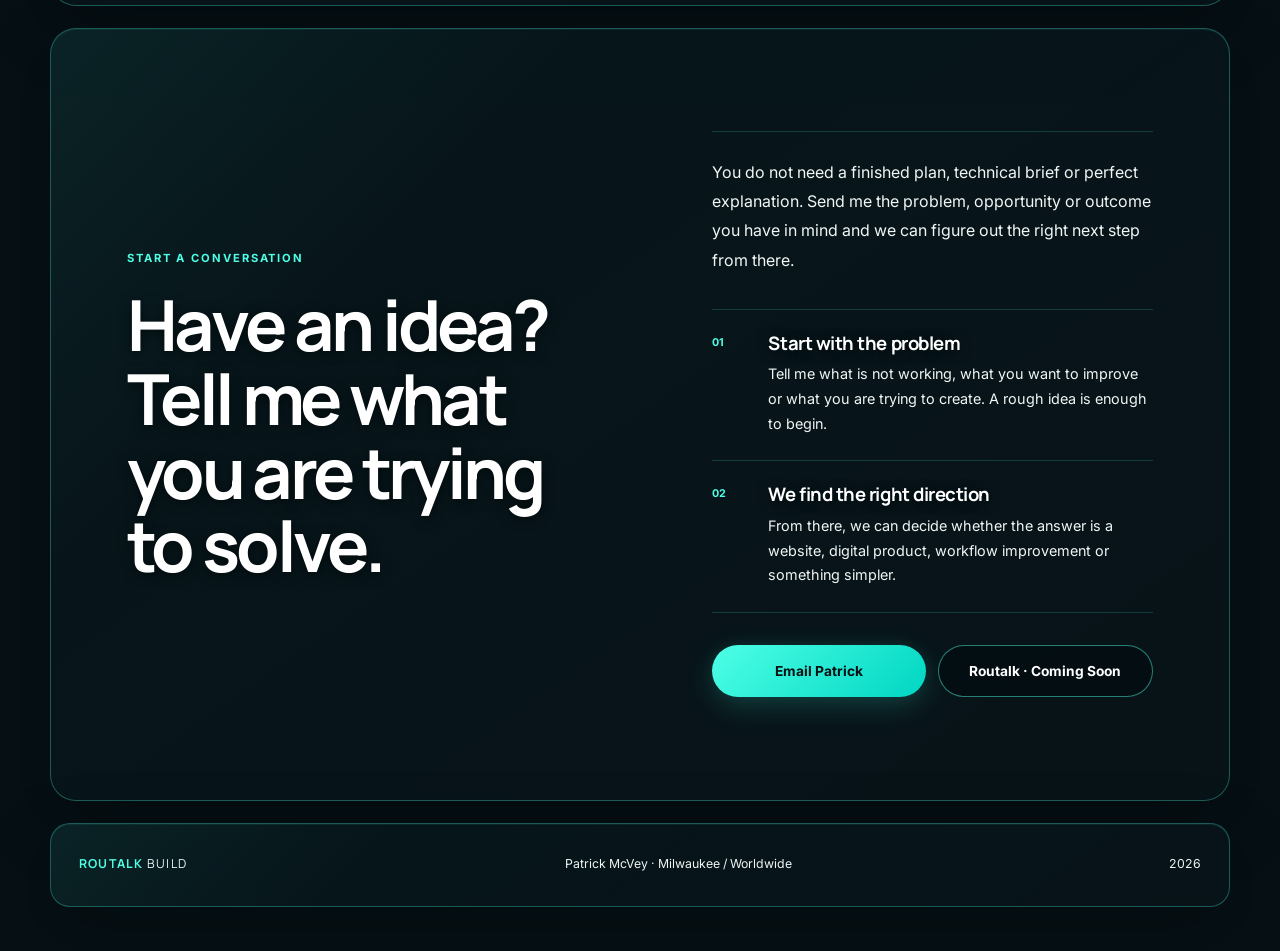
==== commit 62878a3e: "Update fmt.Println message from 'Hello' to 'Goodbye'" ====
--- a/index.html
+++ b/index.html
@@ -1,684 +1,93 @@
 <!DOCTYPE html>
-<html lang="en">
-<head>
-<meta charset="UTF-8">
-<meta name="viewport" content="width=device-width,initial-scale=1.0">
+<html lang="en"><head>
+<meta charset="UTF-8"><meta name="viewport" content="width=device-width,initial-scale=1.0">
+<title>Patrick McVey | Routalk Build</title>
+<meta name="description" content="Patrick McVey | Routalk Build. Communication, websites, digital products and technology built around clear outcomes."><meta name="author" content="Patrick McVey"><meta name="robots" content="index, follow">
+<link rel="canonical" href="https://pj-routalk.vercel.app/">
+<link rel="icon" href="/favicon.ico" sizes="any"><link rel="icon" type="image/png" sizes="32x32" href="/favicon-32x32.png"><link rel="icon" type="image/png" sizes="192x192" href="/favicon-192x192.png"><link rel="apple-touch-icon" sizes="180x180" href="/apple-touch-icon.png">
+<meta property="og:type" content="website"><meta property="og:site_name" content="Routalk Build"><meta property="og:title" content="Patrick McVey | Routalk Build"><meta property="og:description" content="Communication, websites, digital products and technology built around clear outcomes."><meta property="og:url" content="https://pj-routalk.vercel.app/"><meta property="og:image" content="https://pj-routalk.vercel.app/og-image-1.jpg"><meta property="og:image:secure_url" content="https://pj-routalk.vercel.app/og-image-1.jpg"><meta property="og:image:type" content="image/jpeg"><meta property="og:image:width" content="1200"><meta property="og:image:height" content="630"><meta property="og:image:alt" content="Patrick McVey and Routalk Build">
+<meta name="twitter:card" content="summary_large_image"><meta name="twitter:title" content="Patrick McVey | Routalk Build"><meta name="twitter:description" content="Communication, websites, digital products and technology built around clear outcomes."><meta name="twitter:image" content="https://pj-routalk.vercel.app/og-image-1.jpg"><meta name="twitter:image:alt" content="Patrick McVey and Routalk Build">
+<link rel="preconnect" href="https://fonts.googleapis.com"><link rel="preconnect" href="https://fonts.gstatic.com" crossorigin><link href="https://fonts.googleapis.com/css2?family=Inter:wght@400;500;600;700&family=Manrope:wght@500;600;700&display=swap" rel="stylesheet"><link rel="stylesheet" href="styles.css">
+</head><body>
 
-<title>Patrick McVey | Routalk Build</title>
-<meta name="description" content="Patrick McVey | Routalk Build. Communication, websites, digital products and technology built around clear outcomes.">
-<meta name="author" content="Patrick McVey">
-<meta name="robots" content="index, follow">
-
-<link rel="canonical" href="https://pj-routalk.vercel.app/">
-
-<link rel="icon" href="/favicon.ico" sizes="any">
-<link rel="icon" type="image/png" sizes="32x32" href="/favicon-32x32.png">
-<link rel="icon" type="image/png" sizes="192x192" href="/favicon-192x192.png">
-<link rel="apple-touch-icon" sizes="180x180" href="/apple-touch-icon.png">
-
-<meta property="og:type" content="website">
-<meta property="og:site_name" content="Routalk Build">
-<meta property="og:title" content="Patrick McVey | Routalk Build">
-<meta property="og:description" content="Communication, websites, digital products and technology built around clear outcomes.">
-<meta property="og:url" content="https://pj-routalk.vercel.app/">
-<meta property="og:image" content="https://pj-routalk.vercel.app/og-image-1.jpg">
-<meta property="og:image:secure_url" content="https://pj-routalk.vercel.app/og-image-1.jpg">
-<meta property="og:image:type" content="image/jpeg">
-<meta property="og:image:width" content="1200">
-<meta property="og:image:height" content="630">
-<meta property="og:image:alt" content="Patrick McVey and Routalk Build">
-
-<meta name="twitter:card" content="summary_large_image">
-<meta name="twitter:title" content="Patrick McVey | Routalk Build">
-<meta name="twitter:description" content="Communication, websites, digital products and technology built around clear outcomes.">
-<meta name="twitter:image" content="https://pj-routalk.vercel.app/og-image-1.jpg">
-<meta name="twitter:image:alt" content="Patrick McVey and Routalk Build">
-
-<link rel="preconnect" href="https://fonts.googleapis.com">
-<link rel="preconnect" href="https://fonts.gstatic.com" crossorigin">
-<link href="https://fonts.googleapis.com/css2?family=Inter:wght@400;500;600;700&family=Manrope:wght@500;600;700&display=swap" rel="stylesheet">
-
-<link rel="stylesheet" href="styles.css">
-</head>
-
-<body>
-
-<div class="site-background" aria-hidden="true">
-
-<video class="background-video background-desktop" autoplay muted loop playsinline preload="auto">
-<source src="routalk-background-motion.webm" type="video/webm">
-</video>
-
-<video class="background-video background-mobile" autoplay muted loop playsinline preload="auto">
-<source src="routalk-background-motion.webm" type="video/webm">
-</video>
-
-<div class="background-overlay"></div>
-
-</div>
+<div class="site-background" aria-hidden="true"><video class="background-video background-desktop" autoplay muted loop playsinline preload="auto"><source src="routalk-background-motion.webm" type="video/webm"></video><video class="background-video background-mobile" autoplay muted loop playsinline preload="auto"><source src="routalk-background-motion.webm" type="video/webm"></video><div class="background-overlay"></div></div>
 
 <main id="top" class="site-shell">
 
 <header class="glass-panel site-header">
-
-<a href="#top" class="brand">
-<img src="/favicon-512x512.png" alt="Routalk" width="62" height="62">
-<span>ROUTALK</span>
-<strong>BUILD</strong>
-</a>
-
-<nav class="site-nav" aria-label="Main navigation">
-<a href="#about">About</a>
-<a href="#route">How I Work</a>
-<a href="#work">What I Do</a>
-<a href="concepts.html">Concepts</a>
-<a href="#connect">Connect</a>
-</nav>
-
-<div class="header-actions">
-
-<span class="button primary header-coming-soon" aria-disabled="true">
-Routalk Coming Soon
-</span>
-
-<button class="menu-toggle" type="button"
-aria-label="Open navigation menu"
-aria-expanded="false"
-aria-controls="mobile-menu">
-<span></span>
-<span></span>
-<span></span>
-</button>
-
-</div>
-
-<nav id="mobile-menu" class="mobile-menu"
-aria-label="Mobile navigation"
-aria-hidden="true">
-<a href="#about">About</a>
-<a href="#route">How I Work</a>
-<a href="#work">What I Do</a>
-<a href="concepts.html">Concepts</a>
-<a href="#connect">Connect</a>
-</nav>
-
+<a href="#top" class="brand"><img src="/favicon-512x512.png" alt="Routalk" width="62" height="62"><span>ROUTALK</span><strong>BUILD</strong></a>
+<nav class="site-nav" aria-label="Main navigation"><a href="#about">About</a><a href="#route">How I Work</a><a href="#work">What I Do</a><a href="concepts.html">Concepts</a><a href="#connect">Connect</a></nav>
+<div class="header-actions"><button class="menu-toggle" type="button" aria-label="Open navigation menu" aria-expanded="false" aria-controls="mobile-menu"><span></span><span></span><span></span></button></div>
+<nav id="mobile-menu" class="mobile-menu" aria-label="Mobile navigation" aria-hidden="true"><a href="#about">About</a><a href="#route">How I Work</a><a href="#work">What I Do</a><a href="concepts.html">Concepts</a><a href="#connect">Connect</a></nav>
 </header>
 
-<section class="glass-panel hero">
+<section class="glass-panel hero"><div class="hero-intro">
+<nav class="hero-mini-nav" aria-label="Patrick McVey"><a href="#about">Patrick McVey</a><span>•</span><span>Milwaukee / Worldwide</span></nav>
+<h1>I turn business problems<span>into clear digital direction<span class="hero-accent">.</span></span></h1>
+<p class="hero-text">I help businesses understand what should be built, why it matters and how to move from a rough idea to something people can actually use.</p>
+<div class="actions"><a href="#connect" class="button primary hero-button"><span class="button-icon" aria-hidden="true">↗</span><span class="button-label">Start a conversation</span><span class="button-arrow" aria-hidden="true">→</span></a><a href="#route" class="button secondary hero-button"><span class="button-icon chat-icon" aria-hidden="true">R</span><span class="button-label">See how I work</span><span class="button-arrow" aria-hidden="true">→</span></a></div>
+<p class="eyebrow" style="margin-top:34px;margin-bottom:0;">Building with the Routalk philosophy.</p>
+</div></section>
 
-<div class="hero-intro">
+<section class="glass-panel foundation-panel content-glass"><div class="foundation-list">
+<article class="foundation-item"><div class="foundation-icon" aria-hidden="true"><svg viewBox="0 0 64 64" fill="none" xmlns="http://www.w3.org/2000/svg"><circle cx="32" cy="32" r="27" stroke="currentColor" stroke-width="3"/><circle cx="32" cy="32" r="18" stroke="currentColor" stroke-width="3"/><circle cx="32" cy="32" r="8" stroke="currentColor" stroke-width="3"/><circle cx="32" cy="32" r="3.5" fill="currentColor"/></svg></div><div class="foundation-copy"><span class="foundation-number">01</span><h3>CLARITY FIRST</h3><p>Clear communication at the start creates alignment, reduces revisions, and saves time.</p></div></article>
+<article class="foundation-item"><div class="foundation-icon" aria-hidden="true"><svg viewBox="0 0 64 64" fill="none" xmlns="http://www.w3.org/2000/svg"><rect x="9" y="34" width="10" height="21" rx="2" fill="currentColor"/><rect x="27" y="20" width="10" height="35" rx="2" fill="currentColor"/><rect x="45" y="27" width="10" height="28" rx="2" fill="currentColor"/><path d="M10 24L25 13L37 18L54 8" stroke="currentColor" stroke-width="3" stroke-linecap="round" stroke-linejoin="round"/></svg></div><div class="foundation-copy"><span class="foundation-number">02</span><h3>STRATEGIC FOCUS</h3><p>Every decision should support the real business objective, not add technology or complexity for its own sake.</p></div></article>
+<article class="foundation-item"><div class="foundation-icon" aria-hidden="true"><svg viewBox="0 0 64 64" fill="none" xmlns="http://www.w3.org/2000/svg"><path d="M9 23L21 15L31 21L23 30L17 27L9 34" stroke="currentColor" stroke-width="3" stroke-linecap="round" stroke-linejoin="round"/><path d="M55 23L43 15L33 21L41 30L47 27L55 34" stroke="currentColor" stroke-width="3" stroke-linecap="round" stroke-linejoin="round"/><path d="M22 30L29 36C31 38 34 38 36 36L42 30" stroke="currentColor" stroke-width="3" stroke-linecap="round"/><path d="M26 39L31 44C33 46 36 46 38 44L45 37" stroke="currentColor" stroke-width="3" stroke-linecap="round"/></svg></div><div class="foundation-copy"><span class="foundation-number">03</span><h3>TRUE PARTNERSHIP</h3><p>Strong work comes from clear communication, shared expectations, and people staying aligned from idea to execution.</p></div></article>
+</div></section>
 
-<nav class="hero-mini-nav" aria-label="Patrick McVey">
-<a href="#about">Patrick McVey</a>
-<span>•</span>
-<span>Milwaukee / Worldwide</span>
-</nav>
+<section id="about" class="glass-panel content-glass section about-section"><div class="section-heading"><p class="eyebrow">ABOUT</p><h2>Technology matters. Understanding people matters more.</h2></div>
+<div class="about-layout"><div class="copy about-copy">
+<p>Over the past five years, I have worked across digital technology, finance and online products. Along the way, I learned that the hardest part of building something useful is often not the technology itself. It is understanding the problem clearly enough to know what should actually be built.</p>
+<p>That is the role I bring to Routalk Build. I work between the person with the idea and the technology required to make it real. I listen, ask questions, simplify what is complicated and help turn the goal into a direction a designer or developer can execute.</p>
+<p>I care about how something looks, but appearance alone is not the standard. The finished experience should help people understand the business, trust what they are seeing and know what to do next.</p>
+<p>Whether the project starts as a rough idea, an outdated website or a workflow that is causing problems, the starting point is the same: understand it first, then build with purpose.</p>
+</div><div class="about-principles">
+<article class="principle"><span>01</span><div><h3>Clear communication</h3><p>Understand the problem, ask the right questions and make the direction understandable before development begins.</p></div></article>
+<article class="principle"><span>02</span><div><h3>Purpose before appearance</h3><p>Good design should help people understand, trust and use the experience instead of existing only to look impressive.</p></div></article>
+<article class="principle"><span>03</span><div><h3>Build what is needed</h3><p>The answer is not automatically a website. The outcome should determine the technology.</p></div></article>
+</div></div></section>
 
-<h1>
-I turn business problems
-<span>into clear digital direction<span class="hero-accent">.</span></span>
-</h1>
+<section id="work" class="glass-panel content-glass section work-section"><div class="section-heading centered-heading"><p class="eyebrow">WHAT WE BUILD</p><h2>Build what moves the business forward.</h2><p class="section-lead">The answer is not always a new website. We start with the outcome, then decide what combination of communication, design and technology will make that outcome easier to reach.</p></div>
+<div class="services">
+<article class="service-card"><span class="service-number">01</span><h3>Websites</h3><p>For businesses that need a stronger first impression, clearer services and a better path from visitor to inquiry. The goal is simple: help people understand the business quickly and give them a clear reason to take the next step.</p></article>
+<article class="service-card"><span class="service-number">02</span><h3>Digital Products</h3><p>Dashboards, interfaces, forms, internal tools and custom digital experiences built around a real job that needs to get done. Technology should remove friction from a workflow, not add more.</p></article>
+<article class="service-card"><span class="service-number">03</span><h3>Direction &amp; Communication</h3><p>Sometimes the problem comes before the build. We help clarify the audience, message, structure and user journey so everyone involved understands what is being created and why.</p></article>
+</div></section>
 
-<p class="hero-text">
-I help businesses understand what should be built, why it matters
-and how to move from a rough idea to something people can actually use.
-</p>
+<section class="glass-panel content-glass section route-section"><div class="section-heading centered-heading"><p class="eyebrow">SELECTED CONCEPTS</p><h2>See how I think before the build begins.</h2><p class="section-lead">Independent concept explorations show how I look at an existing business, identify opportunities and translate those observations into clearer digital direction.</p><div class="actions" style="justify-content:center;margin-left:auto;margin-right:auto;"><a href="concepts.html" class="button primary hero-button"><span class="button-icon" aria-hidden="true">↗</span><span class="button-label">Explore selected concepts</span><span class="button-arrow" aria-hidden="true">→</span></a></div></div></section>
 
-<div class="actions">
+<section class="glass-panel content-glass section team-section"><div class="team-heading"><p class="eyebrow">MY ROLE WITH ROUTALK BUILD</p><h2>Clear direction. Strong execution.</h2><p>I lead direction and communication, working with specialists in strategic marketing, design and engineering so the idea, presentation and finished product stay aligned.</p></div>
+<div class="team-grid">
+<article class="team-card team-card-primary"><div class="team-card-top"><span class="team-number">01 · PRIMARY ROLE</span><p class="team-role">DIRECTION &amp; COMMUNICATION</p><h3>Patrick McVey</h3><p class="team-skills">Strategy · Communication · Client Direction · Product Thinking</p></div><div class="team-copy"><p>I help businesses clarify the real problem and turn rough ideas into a clear direction, connecting the business goal, user experience and technology from the first conversation through execution.</p></div></article>
+<article class="team-card team-card-support"><div class="team-card-top"><span class="team-number">02</span><p class="team-role">STRATEGIC MARKETING &amp; DESIGN</p><h3>James F.</h3><p class="team-skills">Marketing Strategy · Positioning · Design · Communication</p></div><div class="team-copy"><p>James contributes strategic marketing and design perspective, helping shape how ideas are positioned, presented and communicated as they move from direction toward execution.</p></div></article>
+<article class="team-card team-card-support"><div class="team-card-top"><span class="team-number">03</span><p class="team-role">TRUSTED TECHNICAL EXECUTION</p><h3>European Development Partner</h3><p class="team-skills">Development · Engineering · Product · Technical Execution</p></div><div class="team-copy"><p>When a project requires technical execution, I work with trusted independent development capability to turn the approved direction into a reliable working product.</p></div></article>
+</div>
+<div class="team-bridge"><span>DIRECTION</span><strong>+</strong><span>MARKETING &amp; DESIGN</span><strong>+</strong><span>EXECUTION</span><strong>=</strong><span>ROUTALK BUILD</span></div></section>
 
-<a href="#connect" class="button primary hero-button">
-<span class="button-icon" aria-hidden="true">↗</span>
-<span class="button-label">Start a conversation</span>
-<span class="button-arrow" aria-hidden="true">→</span>
-</a>
+<section id="route" class="glass-panel content-glass section route-section"><div class="section-heading centered-heading"><p class="eyebrow">THE ROUTE METHOD</p><h2>A clear route from idea to execution.</h2><p class="section-lead">Every project moves through the same core thinking: understand the objective, organize the direction, understand the user, translate the plan into technology and execute with everyone aligned.</p></div>
+<div class="route-grid">
+<article class="route-step"><span class="route-letter">R</span><div><p class="route-label">RECOGNIZE</p><h3>Recognize the objective</h3><p>Understand the real problem, audience and desired outcome before deciding what should be built.</p></div></article>
+<article class="route-step"><span class="route-letter">O</span><div><p class="route-label">ORGANIZE</p><h3>Organize the direction</h3><p>Clarify the message, structure, priorities and path forward so the project has a clear direction from the start.</p></div></article>
+<article class="route-step"><span class="route-letter">U</span><div><p class="route-label">UNDERSTAND</p><h3>Understand the user</h3><p>Shape the experience around how real people need to understand, trust and use what is being created.</p></div></article>
+<article class="route-step"><span class="route-letter">T</span><div><p class="route-label">TRANSLATE</p><h3>Translate into technology</h3><p>Turn the approved direction into reliable websites, applications, tools and digital products.</p></div></article>
+<article class="route-step"><span class="route-letter">E</span><div><p class="route-label">EXECUTE</p><h3>Execute with alignment</h3><p>Keep communication, design and development connected from the first conversation through the working product.</p></div></article>
+</div></section>
 
-<a href="#route" class="button secondary hero-button">
-<span class="button-icon chat-icon" aria-hidden="true">R</span>
-<span class="button-label">See how I work</span>
-<span class="button-arrow" aria-hidden="true">→</span>
-</a>
+<section id="global" class="glass-panel content-glass section global-section"><div class="section-heading centered-heading"><p class="eyebrow">BUILT WITHOUT BORDERS</p><h2>Different language. Different market. Same standard.</h2></div>
+<div class="global-layout"><div class="global-statement"><p>Routalk Build can work wherever the project makes sense. Geography should not decide whether a business gets clear communication, thoughtful design and strong technical execution.</p><p>We can collaborate across countries, cultures and time zones while keeping the project understandable from the first conversation through delivery.</p></div>
+<div class="global-points">
+<article class="global-point"><span>01</span><div><h3>Language should not be the barrier</h3><p>Websites and digital products can be planned for English, multilingual audiences or markets where the primary language is different from our own.</p></div></article>
+<article class="global-point"><span>02</span><div><h3>Remote from the start</h3><p>Clear communication, organized decisions and digital workflows allow projects to move forward without everyone needing to be in the same room or even the same country.</p></div></article>
+<article class="global-point"><span>03</span><div><h3>Built for the people using it</h3><p>Translation alone is not enough. The message, structure and experience should make sense to the audience the product is actually meant to serve.</p></div></article>
+<article class="global-point global-point-reach"><span>04</span><div><p class="reach-label">OUR REACH</p><h3>From Milwaukee, built to travel.</h3><p class="reach-statement">Milwaukee is home. The work does not have to be.</p><div class="reach-flow"><div class="reach-item"><strong>Milwaukee roots</strong></div><div class="reach-item"><strong>United States</strong></div><div class="reach-item"><strong>Europe</strong></div><div class="reach-item reach-item-last"><strong>Worldwide ready</strong></div></div></div></article>
+</div></div></section>
 
-</div>
+<section id="connect" class="glass-panel content-glass section connect-section"><div class="connect-heading"><p class="eyebrow">START A CONVERSATION</p><h2>Have an idea? Tell me what you are trying to solve.</h2></div>
+<div class="connect-panel"><p class="connect-lead">You do not need a finished plan, technical brief or perfect explanation. Send me the problem, opportunity or outcome you have in mind and we can figure out the right next step from there.</p>
+<div class="connect-options"><article class="connect-option"><span>01</span><div><h3>Start with the problem</h3><p>Tell me what is not working, what you want to improve or what you are trying to create. A rough idea is enough to begin.</p></div></article><article class="connect-option"><span>02</span><div><h3>We find the right direction</h3><p>From there, we can decide whether the answer is a website, digital product, workflow improvement or something simpler.</p></div></article></div>
+<div class="connect-actions"><a href="mailto:pjmcvey.routalk@gmail.com?subject=Routalk%20Build%20Project%20Inquiry" class="button primary">Email Patrick</a><span class="button secondary" aria-disabled="true">Routalk · Coming Soon</span></div>
+</div></section>
 
-<p class="eyebrow" style="margin-top:34px;margin-bottom:0;">
-Building with the Routalk philosophy.
-</p>
+<footer class="glass-panel content-glass site-footer"><span class="footer-brand"><strong>ROUTALK</strong> BUILD</span><span>Patrick McVey · Milwaukee / Worldwide</span><span id="year"></span></footer>
 
-</div>
-
-</section>
-
-<section class="glass-panel foundation-panel content-glass">
-
-<div class="foundation-list">
-
-<article class="foundation-item">
-<div class="foundation-icon" aria-hidden="true">
-<svg viewBox="0 0 64 64" fill="none" xmlns="http://www.w3.org/2000/svg">
-<circle cx="32" cy="32" r="27" stroke="currentColor" stroke-width="3"/>
-<circle cx="32" cy="32" r="18" stroke="currentColor" stroke-width="3"/>
-<circle cx="32" cy="32" r="8" stroke="currentColor" stroke-width="3"/>
-<circle cx="32" cy="32" r="3.5" fill="currentColor"/>
-</svg>
-</div>
-
-<div class="foundation-copy">
-<span class="foundation-number">01</span>
-<h3>CLARITY FIRST</h3>
-<p>Clear communication at the start creates alignment, reduces revisions, and saves time.</p>
-</div>
-</article>
-
-<article class="foundation-item">
-<div class="foundation-icon" aria-hidden="true">
-<svg viewBox="0 0 64 64" fill="none" xmlns="http://www.w3.org/2000/svg">
-<rect x="9" y="34" width="10" height="21" rx="2" fill="currentColor"/>
-<rect x="27" y="20" width="10" height="35" rx="2" fill="currentColor"/>
-<rect x="45" y="27" width="10" height="28" rx="2" fill="currentColor"/>
-<path d="M10 24L25 13L37 18L54 8" stroke="currentColor" stroke-width="3" stroke-linecap="round" stroke-linejoin="round"/>
-</svg>
-</div>
-
-<div class="foundation-copy">
-<span class="foundation-number">02</span>
-<h3>STRATEGIC FOCUS</h3>
-<p>Every decision should support the real business objective, not add technology or complexity for its own sake.</p>
-</div>
-</article>
-
-<article class="foundation-item">
-<div class="foundation-icon" aria-hidden="true">
-<svg viewBox="0 0 64 64" fill="none" xmlns="http://www.w3.org/2000/svg">
-<path d="M9 23L21 15L31 21L23 30L17 27L9 34" stroke="currentColor" stroke-width="3" stroke-linecap="round" stroke-linejoin="round"/>
-<path d="M55 23L43 15L33 21L41 30L47 27L55 34" stroke="currentColor" stroke-width="3" stroke-linecap="round" stroke-linejoin="round"/>
-<path d="M22 30L29 36C31 38 34 38 36 36L42 30" stroke="currentColor" stroke-width="3" stroke-linecap="round"/>
-<path d="M26 39L31 44C33 46 36 46 38 44L45 37" stroke="currentColor" stroke-width="3" stroke-linecap="round"/>
-</svg>
-</div>
-
-<div class="foundation-copy">
-<span class="foundation-number">03</span>
-<h3>TRUE PARTNERSHIP</h3>
-<p>Strong work comes from clear communication, shared expectations, and people staying aligned from idea to execution.</p>
-</div>
-</article>
-
-</div>
-
-</section>
-
-<section id="about" class="glass-panel content-glass section about-section">
-
-<div class="section-heading">
-<p class="eyebrow">ABOUT</p>
-<h2>Technology matters. Understanding people matters more.</h2>
-</div>
-
-<div class="about-layout">
-
-<div class="copy about-copy">
-
-<p>
-Over the past five years, I have worked across digital technology,
-finance and online products. Along the way, I learned that the hardest
-part of building something useful is often not the technology itself.
-It is understanding the problem clearly enough to know what should
-actually be built.
-</p>
-
-<p>
-That is the role I bring to Routalk Build. I work between the person
-with the idea and the technology required to make it real. I listen,
-ask questions, simplify what is complicated and help turn the goal
-into a direction a designer or developer can execute.
-</p>
-
-<p>
-I care about how something looks, but appearance alone is not the
-standard. The finished experience should help people understand the
-business, trust what they are seeing and know what to do next.
-</p>
-
-<p>
-Whether the project starts as a rough idea, an outdated website or
-a workflow that is causing problems, the starting point is the same:
-understand it first, then build with purpose.
-</p>
-
-</div>
-
-<div class="about-principles">
-
-<article class="principle">
-<span>01</span>
-<div>
-<h3>Clear communication</h3>
-<p>Understand the problem, ask the right questions and make the direction understandable before development begins.</p>
-</div>
-</article>
-
-<article class="principle">
-<span>02</span>
-<div>
-<h3>Purpose before appearance</h3>
-<p>Good design should help people understand, trust and use the experience instead of existing only to look impressive.</p>
-</div>
-</article>
-
-<article class="principle">
-<span>03</span>
-<div>
-<h3>Build what is needed</h3>
-<p>The answer is not automatically a website. The outcome should determine the technology.</p>
-</div>
-</article>
-
-</div>
-
-</div>
-
-</section>
-
-<section id="work" class="glass-panel content-glass section work-section">
-
-<div class="section-heading centered-heading">
-<p class="eyebrow">WHAT WE BUILD</p>
-<h2>Build what moves the business forward.</h2>
-<p class="section-lead">
-The answer is not always a new website. We start with the outcome,
-then decide what combination of communication, design and technology
-will make that outcome easier to reach.
-</p>
-</div>
-
-<div class="services">
-
-<article class="service-card">
-<span class="service-number">01</span>
-<h3>Websites</h3>
-<p>
-For businesses that need a stronger first impression, clearer
-services and a better path from visitor to inquiry. The goal is
-simple: help people understand the business quickly and give them
-a clear reason to take the next step.
-</p>
-</article>
-
-<article class="service-card">
-<span class="service-number">02</span>
-<h3>Digital Products</h3>
-<p>
-Dashboards, interfaces, forms, internal tools and custom digital
-experiences built around a real job that needs to get done.
-Technology should remove friction from a workflow, not add more.
-</p>
-</article>
-
-<article class="service-card">
-<span class="service-number">03</span>
-<h3>Direction &amp; Communication</h3>
-<p>
-Sometimes the problem comes before the build. We help clarify the
-audience, message, structure and user journey so everyone involved
-understands what is being created and why.
-</p>
-</article>
-
-</div>
-
-</section>
-
-<section class="glass-panel content-glass section route-section">
-
-<div class="section-heading centered-heading">
-
-<p class="eyebrow">SELECTED CONCEPTS</p>
-
-<h2>See how I think before the build begins.</h2>
-
-<p class="section-lead">
-Independent concept explorations show how I look at an existing
-business, identify opportunities and translate those observations
-into clearer digital direction.
-</p>
-
-<div class="actions" style="justify-content:center;margin-left:auto;margin-right:auto;">
-<a href="concepts.html" class="button primary hero-button">
-<span class="button-icon" aria-hidden="true">↗</span>
-<span class="button-label">Explore selected concepts</span>
-<span class="button-arrow" aria-hidden="true">→</span>
-</a>
-</div>
-
-</div>
-
-</section>
-
-<section class="glass-panel content-glass section team-section">
-
-<div class="team-heading">
-
-<p class="eyebrow">MY ROLE WITH ROUTALK BUILD</p>
-
-<h2>
-Clear direction.
-Strong execution.
-</h2>
-
-<p>
-I lead direction and communication, working with specialists in
-strategic marketing, design and engineering so the idea, presentation
-and finished product stay aligned.
-</p>
-
-</div>
-
-<div class="team-grid">
-
-<article class="team-card team-card-primary">
-
-<div class="team-card-top">
-<span class="team-number">01 · PRIMARY ROLE</span>
-<p class="team-role">DIRECTION &amp; COMMUNICATION</p>
-<h3>Patrick McVey</h3>
-<p class="team-skills">
-Strategy · Communication · Client Direction · Product Thinking
-</p>
-</div>
-
-<div class="team-copy">
-<p>
-I help businesses clarify the real problem and turn rough ideas
-into a clear direction, connecting the business goal, user
-experience and technology from the first conversation through execution.
-</p>
-</div>
-
-</article>
-
-<article class="team-card team-card-support">
-
-<div class="team-card-top">
-<span class="team-number">02</span>
-<p class="team-role">STRATEGIC MARKETING &amp; DESIGN</p>
-<h3>James F.</h3>
-<p class="team-skills">
-Marketing Strategy · Positioning · Design · Communication
-</p>
-</div>
-
-<div class="team-copy">
-<p>
-James contributes strategic marketing and design perspective,
-helping shape how ideas are positioned, presented and communicated
-as they move from direction toward execution.
-</p>
-</div>
-
-</article>
-
-<article class="team-card team-card-support">
-
-<div class="team-card-top">
-<span class="team-number">03</span>
-<p class="team-role">DEVELOPMENT &amp; ENGINEERING</p>
-<h3>Gabriel Brázdil</h3>
-<p class="team-skills">
-Development · Engineering · Product · Technical Execution
-</p>
-</div>
-
-<div class="team-copy">
-<p>
-Gabriel leads development and engineering, turning that direction
-into reliable websites, applications, tools and digital products.
-</p>
-</div>
-
-</article>
-
-</div>
-
-<div class="team-bridge">
-<span>DIRECTION</span>
-<strong>+</strong>
-<span>MARKETING &amp; DESIGN</span>
-<strong>+</strong>
-<span>EXECUTION</span>
-<strong>=</strong>
-<span>ROUTALK BUILD</span>
-</div>
-
-</section>
-
-<section id="route" class="glass-panel content-glass section route-section">
-
-<div class="section-heading centered-heading">
-
-<p class="eyebrow">THE ROUTE METHOD</p>
-
-<h2>A clear route from idea to execution.</h2>
-
-<p class="section-lead">
-Every project moves through the same core thinking: understand the
-objective, organize the direction, understand the user, translate
-the plan into technology and execute with everyone aligned.
-</p>
-
-</div>
-
-<div class="route-grid">
-
-<article class="route-step">
-<span class="route-letter">R</span>
-<div>
-<p class="route-label">RECOGNIZE</p>
-<h3>Recognize the objective</h3>
-<p>Understand the real problem, audience and desired outcome before deciding what should be built.</p>
-</div>
-</article>
-
-<article class="route-step">
-<span class="route-letter">O</span>
-<div>
-<p class="route-label">ORGANIZE</p>
-<h3>Organize the direction</h3>
-<p>Clarify the message, structure, priorities and path forward so the project has a clear direction from the start.</p>
-</div>
-</article>
-
-<article class="route-step">
-<span class="route-letter">U</span>
-<div>
-<p class="route-label">UNDERSTAND</p>
-<h3>Understand the user</h3>
-<p>Shape the experience around how real people need to understand, trust and use what is being created.</p>
-</div>
-</article>
-
-<article class="route-step">
-<span class="route-letter">T</span>
-<div>
-<p class="route-label">TRANSLATE</p>
-<h3>Translate into technology</h3>
-<p>Turn the approved direction into reliable websites, applications, tools and digital products.</p>
-</div>
-</article>
-
-<article class="route-step">
-<span class="route-letter">E</span>
-<div>
-<p class="route-label">EXECUTE</p>
-<h3>Execute with alignment</h3>
-<p>Keep communication, design and development connected from the first conversation through the working product.</p>
-</div>
-</article>
-
-</div>
-
-</section>
-
-<section id="global" class="glass-panel content-glass section global-section">
-
-<div class="section-heading centered-heading">
-<p class="eyebrow">BUILT WITHOUT BORDERS</p>
-<h2>Different language. Different market. Same standard.</h2>
-</div>
-
-<div class="global-layout">
-
-<div class="global-statement">
-
-<p>
-Routalk Build can work wherever the project makes sense.
-Geography should not decide whether a business gets clear
-communication, thoughtful design and strong technical execution.
-</p>
-
-<p>
-We can collaborate across countries, cultures and time zones while
-keeping the project understandable from the first conversation
-through delivery.
-</p>
-
-</div>
-
-<div class="global-points">
-
-<article class="global-point">
-<span>01</span>
-<div>
-<h3>Language should not be the barrier</h3>
-<p>
-Websites and digital products can be planned for English,
-multilingual audiences or markets where the primary language
-is different from our own.
-</p>
-</div>
-</article>
-
-<article class="global-point">
-<span>02</span>
-<div>
-<h3>Remote from the start</h3>
-<p>
-Clear communication, organized decisions and digital workflows
-allow projects to move forward without everyone needing to be
-in the same room or even the same country.
-</p>
-</div>
-</article>
-
-<article class="global-point">
-<span>03</span>
-<div>
-<h3>Built for the people using it</h3>
-<p>
-Translation alone is not enough. The message, structure and
-experience should make sense to the audience the product is
-actually meant to serve.
-</p>
-</div>
-</article>
-
-<article class="global-point global-point-reach">
-
-<span>04</span>
-
-<div>
-
-<p class="reach-label">OUR REACH</p>
-
-<h3>From Milwaukee, built to travel.</h3>
-
-<p class="reach-statement">
-Milwaukee is home. The work does not have to be.
-</p>
-
-<div class="reach-flow">
-<div class="reach-item"><strong>Milwaukee roots</strong></div>
-<div class="reach-item"><strong>United States</strong></div>
-<div class="reach-item"><strong>Europe</strong></div>
-<div class="reach-item reach-item-last"><strong>Worldwide ready</strong></div>
-</div>
-
-</div>
-
-</article>
-
-</div>
-
-</div>
-
-</section>
-
-<section id="connect" class="glass-panel content-glass section connect-section">
-
-<div class="connect-heading">
-<p class="eyebrow">START A CONVERSATION</p>
-<h2>Have an idea? Tell me what you are trying to solve.</h2>
-</div>
-
-<div class="connect-panel">
-
-<p class="connect-lead">
-You do not need a finished plan, technical brief or perfect
-explanation. Send me the problem, opportunity or outcome you have
-in mind and we can figure out the right next step from there.
-</p>
-
-<div class="connect-options">
-
-<article class="connect-option">
-<span>01</span>
-<div>
-<h3>Start with the problem</h3>
-<p>Tell me what is not working, what you want to improve or what you are trying to create. A rough idea is enough to begin.</p>
-</div>
-</article>
-
-<article class="connect-option">
-<span>02</span>
-<div>
-<h3>We find the right direction</h3>
-<p>From there, we can decide whether the answer is a website, digital product, workflow improvement or something simpler.</p>
-</div>
-</article>
-
-</div>
-
-<div class="connect-actions">
-
-<a href="mailto:pjmcvey.routalk@gmail.com?subject=Routalk%20Build%20Project%20Inquiry" class="button primary">
-Email Patrick
-</a>
-
-<span class="button secondary" aria-disabled="true">
-Routalk · Coming Soon
-</span>
-
-</div>
-
-</div>
-
-</section>
-
-<footer class="glass-panel content-glass site-footer">
-
-<span class="footer-brand">
-<strong>ROUTALK</strong>
-BUILD
-</span>
-
-<span>Patrick McVey · Milwaukee / Worldwide</span>
-
-<span id="year"></span>
-
-</footer>
-
-</main>
-
-<script src="script.js"></script>
-
-</body>
-  </html>
+</main><script src="script.js"></script></body></html>
--- a/styles.css
+++ b/styles.css
@@ -188,23 +188,19 @@
 @media(max-width:600px){
 :root{--radius:24px;--radius-small:16px}
 [id]{scroll-margin-top:116px}
-
 .site-background{position:fixed;top:0;left:0;width:100%;height:100vh;min-height:100vh;transform:none;contain:paint}
 @supports(height:100lvh){.site-background{height:100lvh;min-height:100lvh}}
 .background-desktop{display:none}
 .background-mobile{display:block;position:absolute;top:50%;left:50%;width:100%;height:100%;min-width:100%;min-height:100%;object-fit:cover;object-position:center center;filter:brightness(.95) contrast(1.04) saturate(1.06);transform:translate(-50%,-50%);backface-visibility:hidden;-webkit-backface-visibility:hidden}
-
 .site-shell{width:calc(100% - 24px);padding:12px 0 28px;overflow:visible}
 .glass-panel{background:linear-gradient(145deg,rgba(255,255,255,.035),rgba(255,255,255,.008)),rgba(4,16,21,.84);border-color:rgba(78,255,230,.30);backdrop-filter:none;-webkit-backdrop-filter:none;box-shadow:0 16px 42px rgba(0,0,0,.28),inset 0 1px 0 rgba(78,255,230,.05)}
 .content-glass{background:linear-gradient(145deg,rgba(78,255,230,.02),rgba(255,255,255,.006)),rgba(4,16,21,.87)}
 .section{margin-top:16px;padding:46px 24px}
-
 .site-header{position:-webkit-sticky;position:sticky;top:12px;z-index:1000;min-height:94px;grid-template-columns:minmax(0,1fr) 54px;gap:8px;padding:12px 14px 12px 16px;border-radius:28px;overflow:visible;background:linear-gradient(145deg,rgba(78,255,230,.025),rgba(255,255,255,.004)),rgba(3,15,20,.99);box-shadow:0 16px 38px rgba(0,0,0,.42),inset 0 1px 0 rgba(78,255,230,.06)}
 .brand{gap:12px;font-size:.72rem;letter-spacing:.11em}
 .brand img{width:62px!important;height:62px!important;min-width:62px;flex:0 0 62px!important}
 .header-actions{width:54px;min-width:54px}
 .menu-toggle{width:54px;height:54px;flex:0 0 54px}
-
 .hero{min-height:auto;margin-top:30px;padding:38px 28px 42px;align-items:flex-start;background:linear-gradient(145deg,rgba(78,255,230,.016),rgba(255,255,255,.004)),rgba(4,15,20,.87);border-color:rgba(133,255,244,.52)}
 .hero-mini-nav{gap:9px;margin-bottom:30px;font-size:.66rem;letter-spacing:.10em}
 h1{margin:0 0 26px;font-size:clamp(2.55rem,11.5vw,3.65rem);line-height:.97;letter-spacing:-.055em}
@@ -212,7 +208,6 @@
 .actions{width:100%;flex-direction:column;margin-top:30px}
 .hero-button{width:100%;min-width:0;min-height:62px;padding:0 18px;font-size:.92rem}
 .button-icon{width:34px;height:34px}.button-arrow{font-size:1.5rem}
-
 .foundation-panel{margin-top:24px;padding:8px 30px;background:linear-gradient(145deg,rgba(78,255,230,.018),rgba(255,255,255,.004)),rgba(4,16,21,.91);border-color:rgba(133,255,244,.43)}
 .foundation-item{grid-template-columns:58px minmax(0,1fr);gap:18px;align-items:start;padding:26px 0;border-bottom:1px solid rgba(78,255,230,.16)}
 .foundation-item:first-child{padding-left:0}
@@ -222,12 +217,10 @@
 .foundation-number{margin:0 0 5px;font-size:.75rem;line-height:1.1}
 .foundation-copy h3{margin-bottom:7px;font-size:.9rem;line-height:1.2;letter-spacing:.13em}
 .foundation-copy p{max-width:none;color:#e7efee;font-size:.89rem;line-height:1.6}
-
 .about-section{padding-bottom:40px}
 .about-layout{gap:34px}
 .about-copy,.about-copy p{font-size:.96rem}
 .principle{grid-template-columns:38px 1fr;gap:12px}
-
 .team-heading{margin-bottom:34px}
 .team-heading h2{font-size:clamp(2.45rem,11vw,3.6rem)}
 .team-heading>p:last-child{font-size:.95rem}
@@ -241,5 +234,40 @@
 .team-copy{padding:25px}
 .team-copy p{font-size:.91rem;line-height:1.75}
 .team-bridge{gap:8px;margin-top:26px;padding:17px 8px;font-size:.53rem;letter-spacing:.075em}
-
-.section-headi
+}
+
+/* Patrick-first Routalk Build team hierarchy */
+.team-section .team-grid{grid-template-columns:repeat(2,minmax(0,1fr));max-width:980px;margin-left:auto;margin-right:auto}
+.team-section .team-card-primary{grid-column:1/-1;display:grid;grid-template-columns:.85fr 1.15fr;border-color:rgba(78,255,230,.40);background:linear-gradient(135deg,rgba(78,255,230,.08),transparent 38%),rgba(3,14,18,.86);box-shadow:0 22px 55px rgba(0,0,0,.24),inset 0 1px 0 rgba(78,255,230,.10)}
+.team-section .team-card-primary::before{height:3px;background:linear-gradient(90deg,var(--accent),rgba(78,255,230,.72),rgba(78,255,230,.12))}
+.team-section .team-card-primary .team-card-top{border-bottom:0;border-right:1px solid var(--line-soft);padding:38px 34px}
+.team-section .team-card-primary .team-copy{display:flex;align-items:center;padding:38px 40px}
+.team-section .team-card-primary h3{font-size:clamp(2rem,4vw,3rem)}
+.team-section .team-card-support{background:linear-gradient(145deg,rgba(78,255,230,.018),transparent 34%),rgba(3,14,18,.68)}
+
+@media(max-width:720px){
+.team-section .team-grid{grid-template-columns:1fr}
+.team-section .team-card-primary{grid-column:auto;display:block}
+.team-section .team-card-primary .team-card-top{border-right:0;border-bottom:1px solid var(--line-soft);padding:30px 28px 27px}
+.team-section .team-card-primary .team-copy{display:block;padding:27px 28px 30px}
+}
+
+/* Selected Concepts page */
+.concepts-page .hero{min-height:500px;padding-top:clamp(52px,6vw,72px);padding-bottom:clamp(52px,6vw,72px)}
+.concepts-page .section{padding-top:clamp(44px,6vw,68px);padding-bottom:clamp(44px,6vw,68px)}
+.concepts-page .section-heading{margin-bottom:38px}
+.concepts-page .about-section .section-heading{margin-bottom:40px}
+.concepts-page .about-layout{gap:clamp(34px,6vw,68px)}
+.concepts-page .concept-visual{max-width:1040px;margin:28px auto 0;padding:12px;border-radius:22px;box-shadow:0 22px 60px rgba(0,0,0,.28)}
+.concepts-page .concept-visual img{display:block;width:100%;height:auto;border-radius:15px}
+.concepts-page .concept-vet{border:1px solid rgba(78,255,230,.22);background:rgba(2,12,16,.72)}
+.concepts-page .concept-landscape{border:1px solid rgba(158,255,78,.26);background:rgba(7,18,12,.78)}
+.concepts-page .concept-nonprofit{border:1px solid rgba(184,132,255,.30);background:rgba(15,8,24,.78)}
+
+@media(max-width:720px){
+.concepts-page .hero{min-height:auto;padding-top:48px;padding-bottom:48px}
+.concepts-page .section{padding-top:42px;padding-bottom:42px}
+.concepts-page .section-heading,.concepts-page .about-section .section-heading{margin-bottom:32px}
+.concepts-page .concept-visual{margin-top:24px;padding:8px;border-radius:18px}
+.concepts-page .concept-visual img{border-radius:12px}
+}
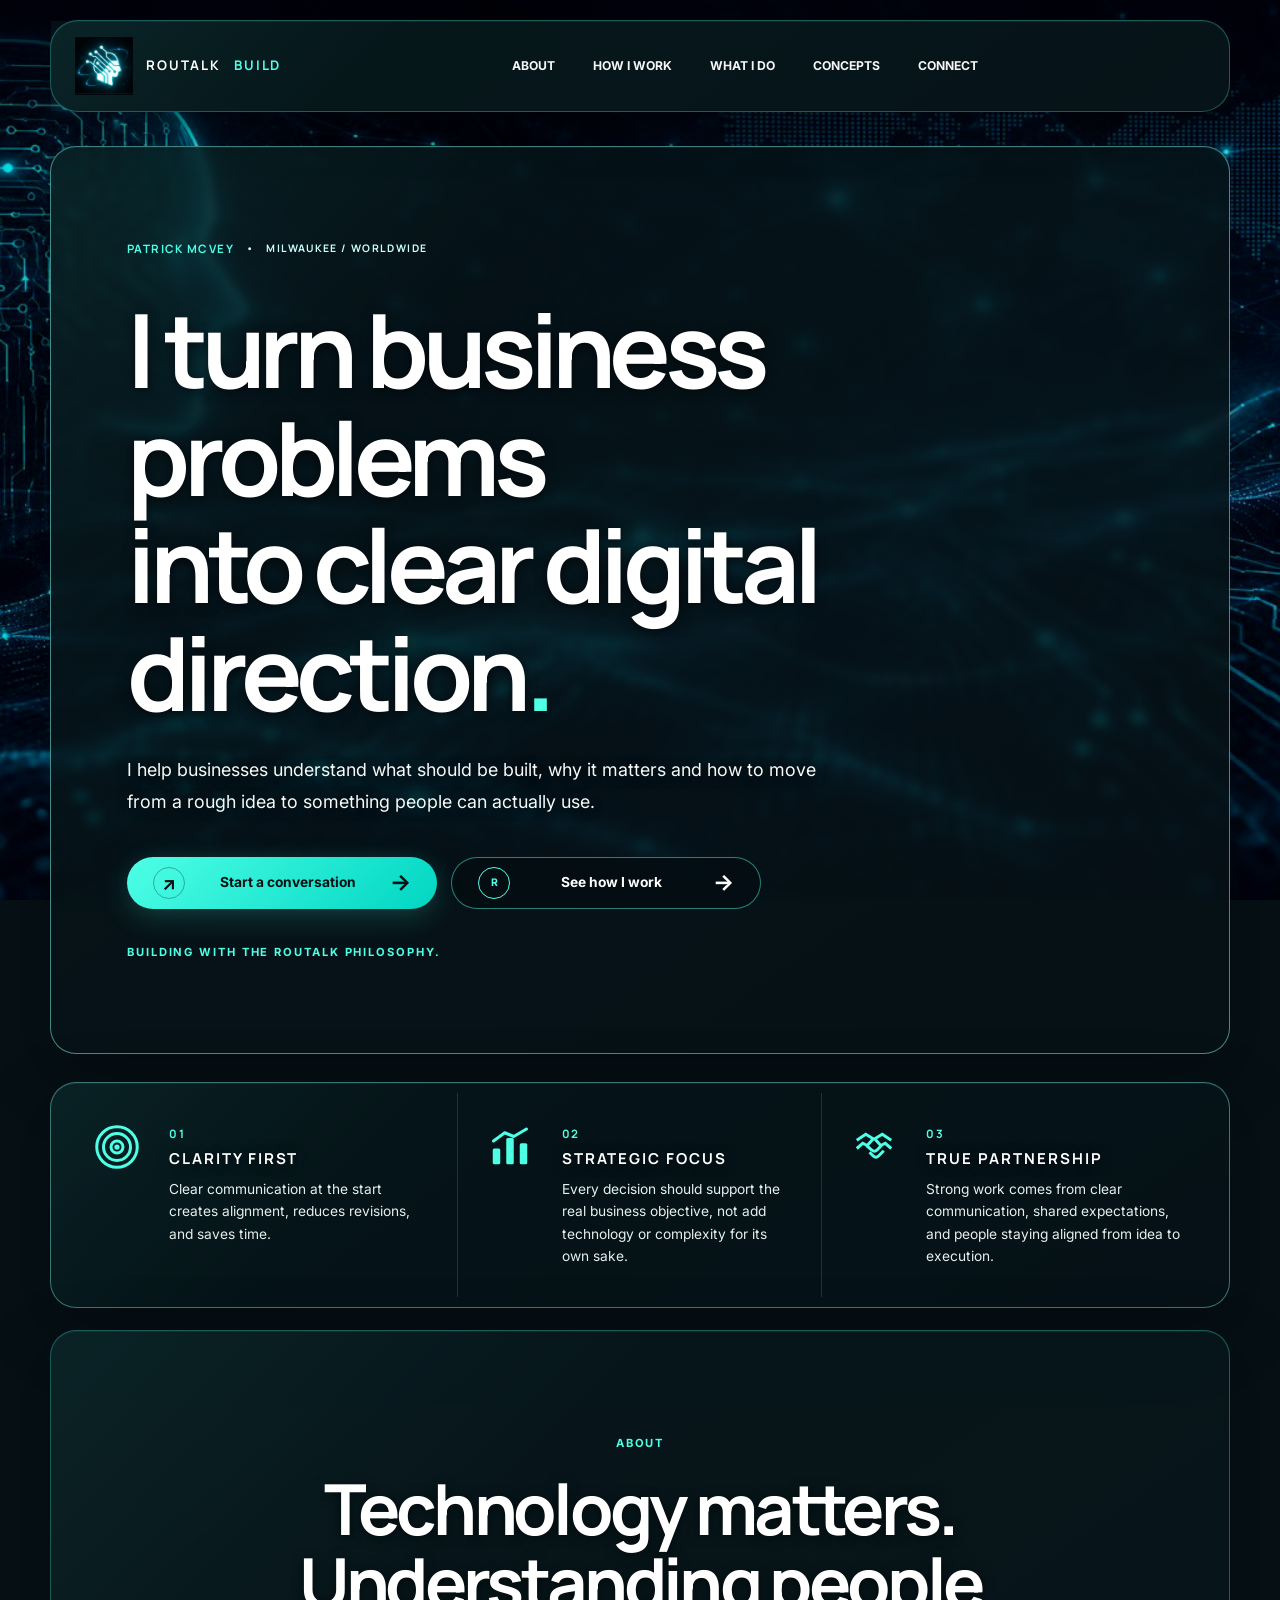
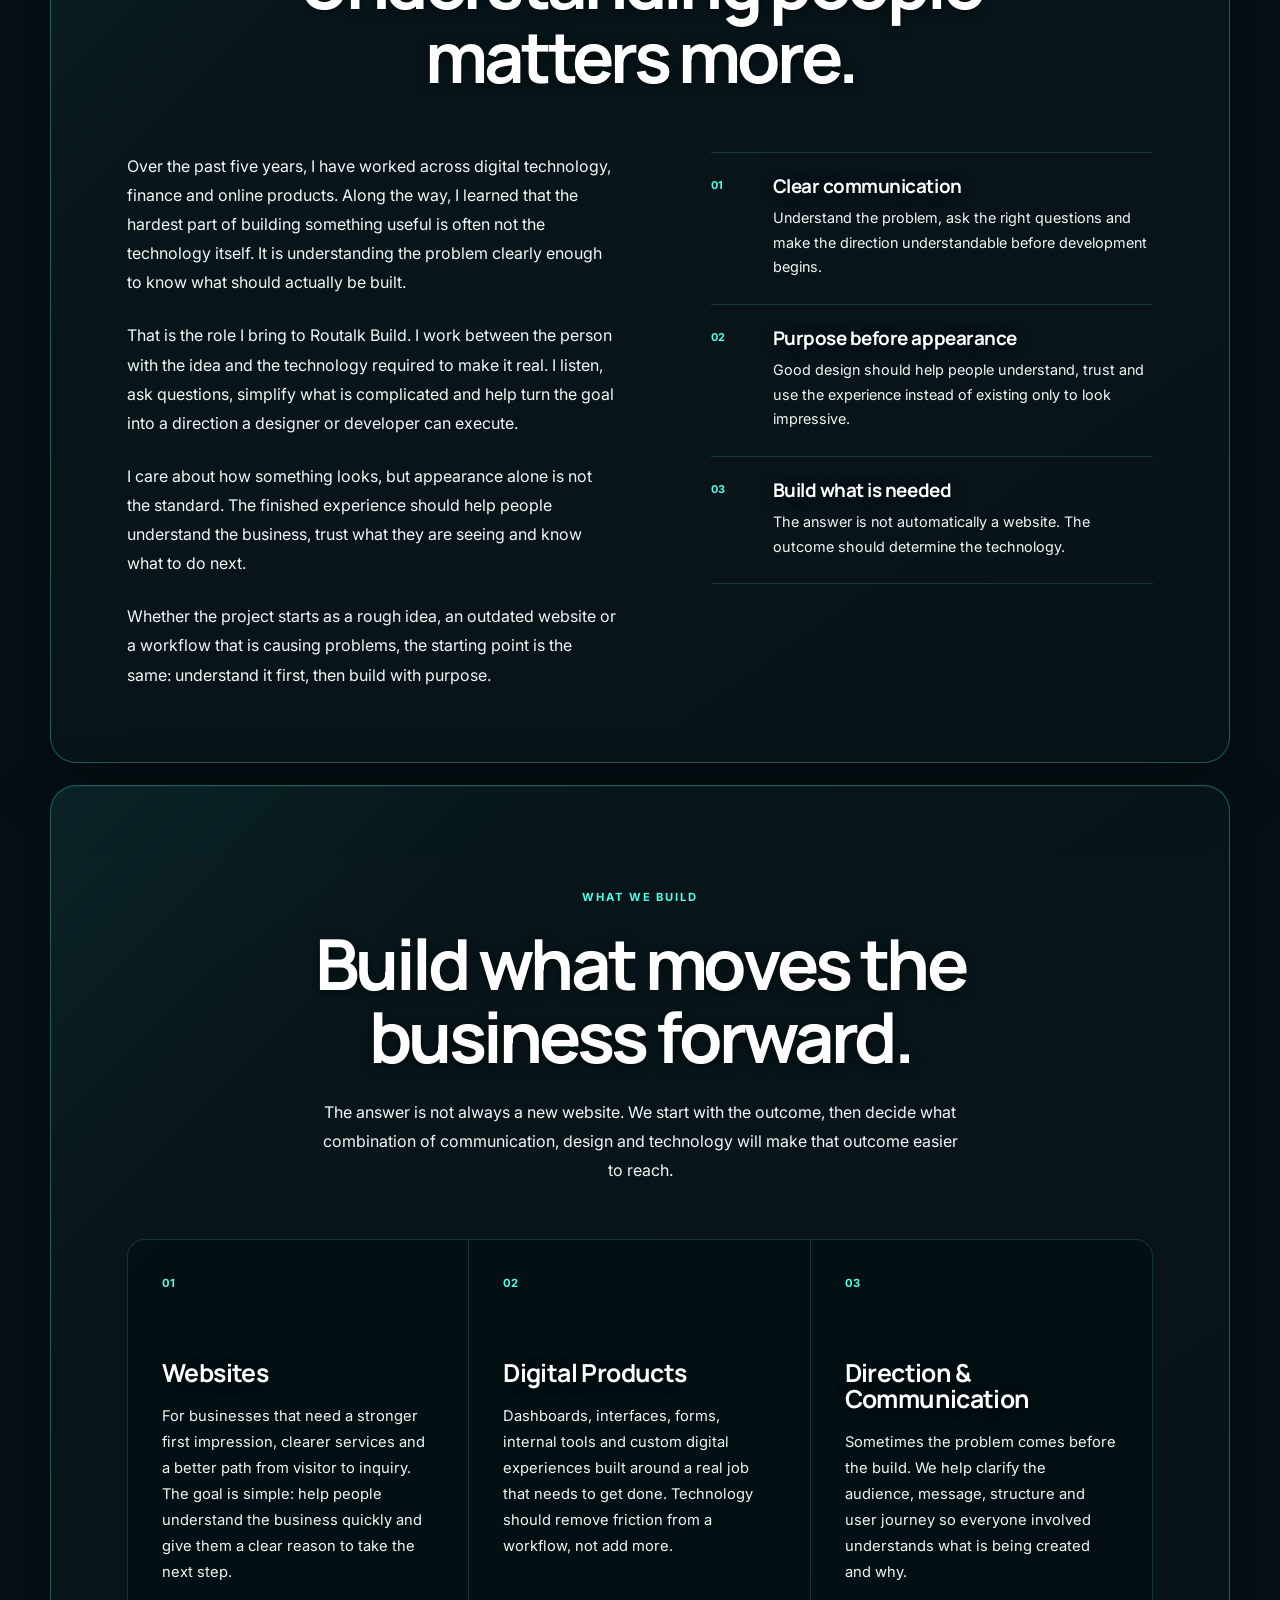
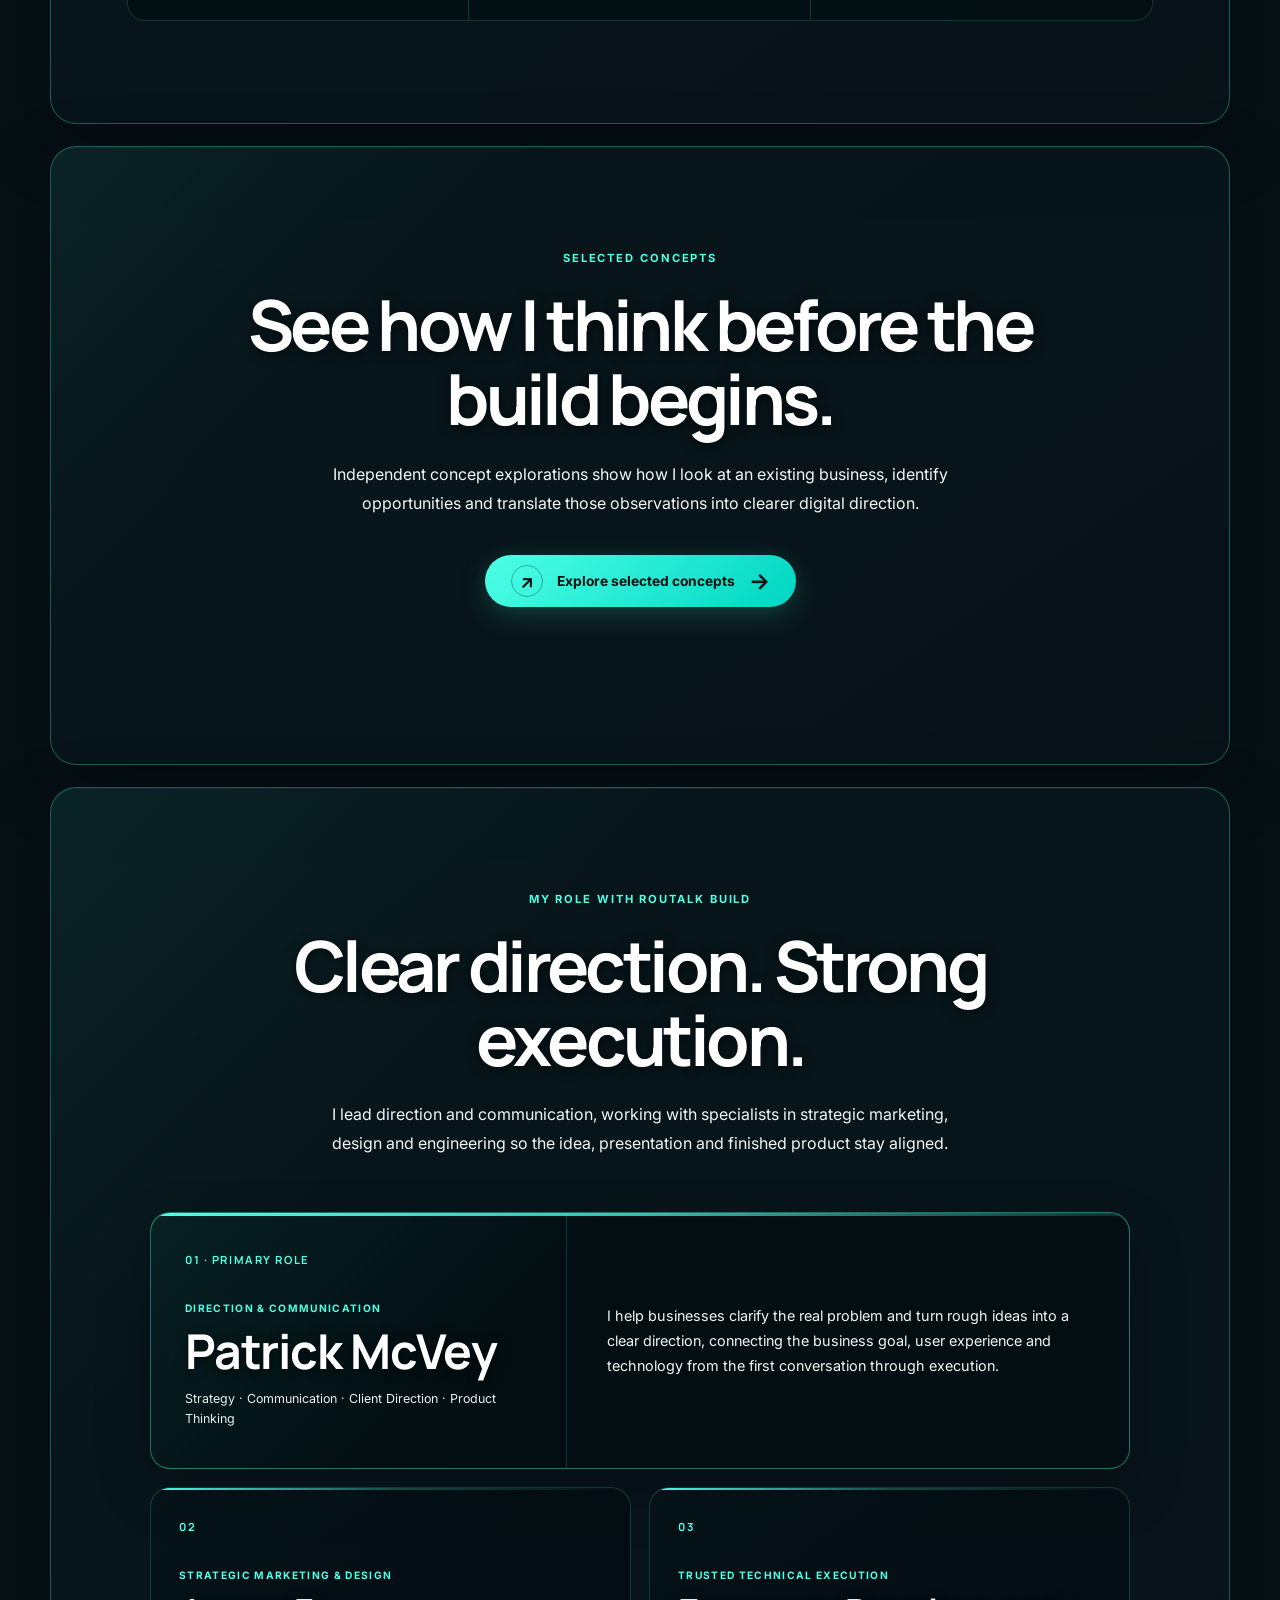
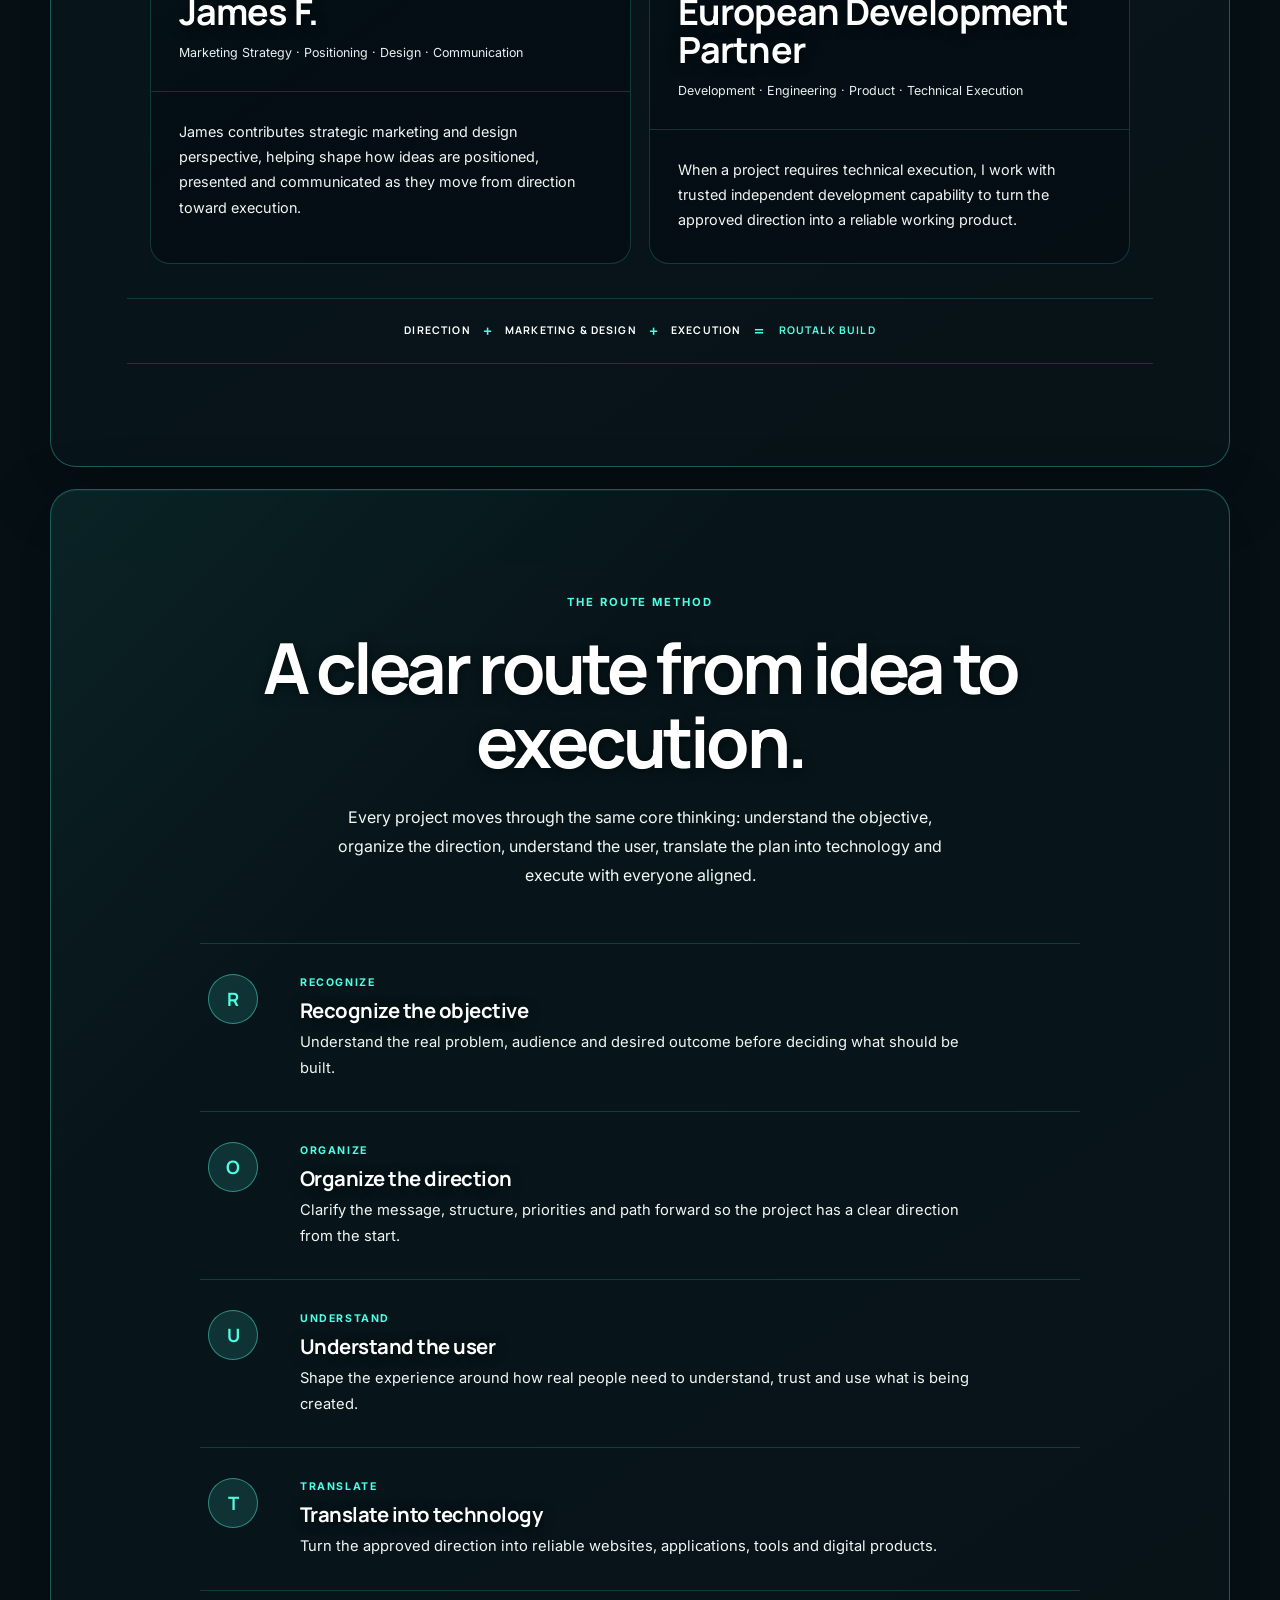
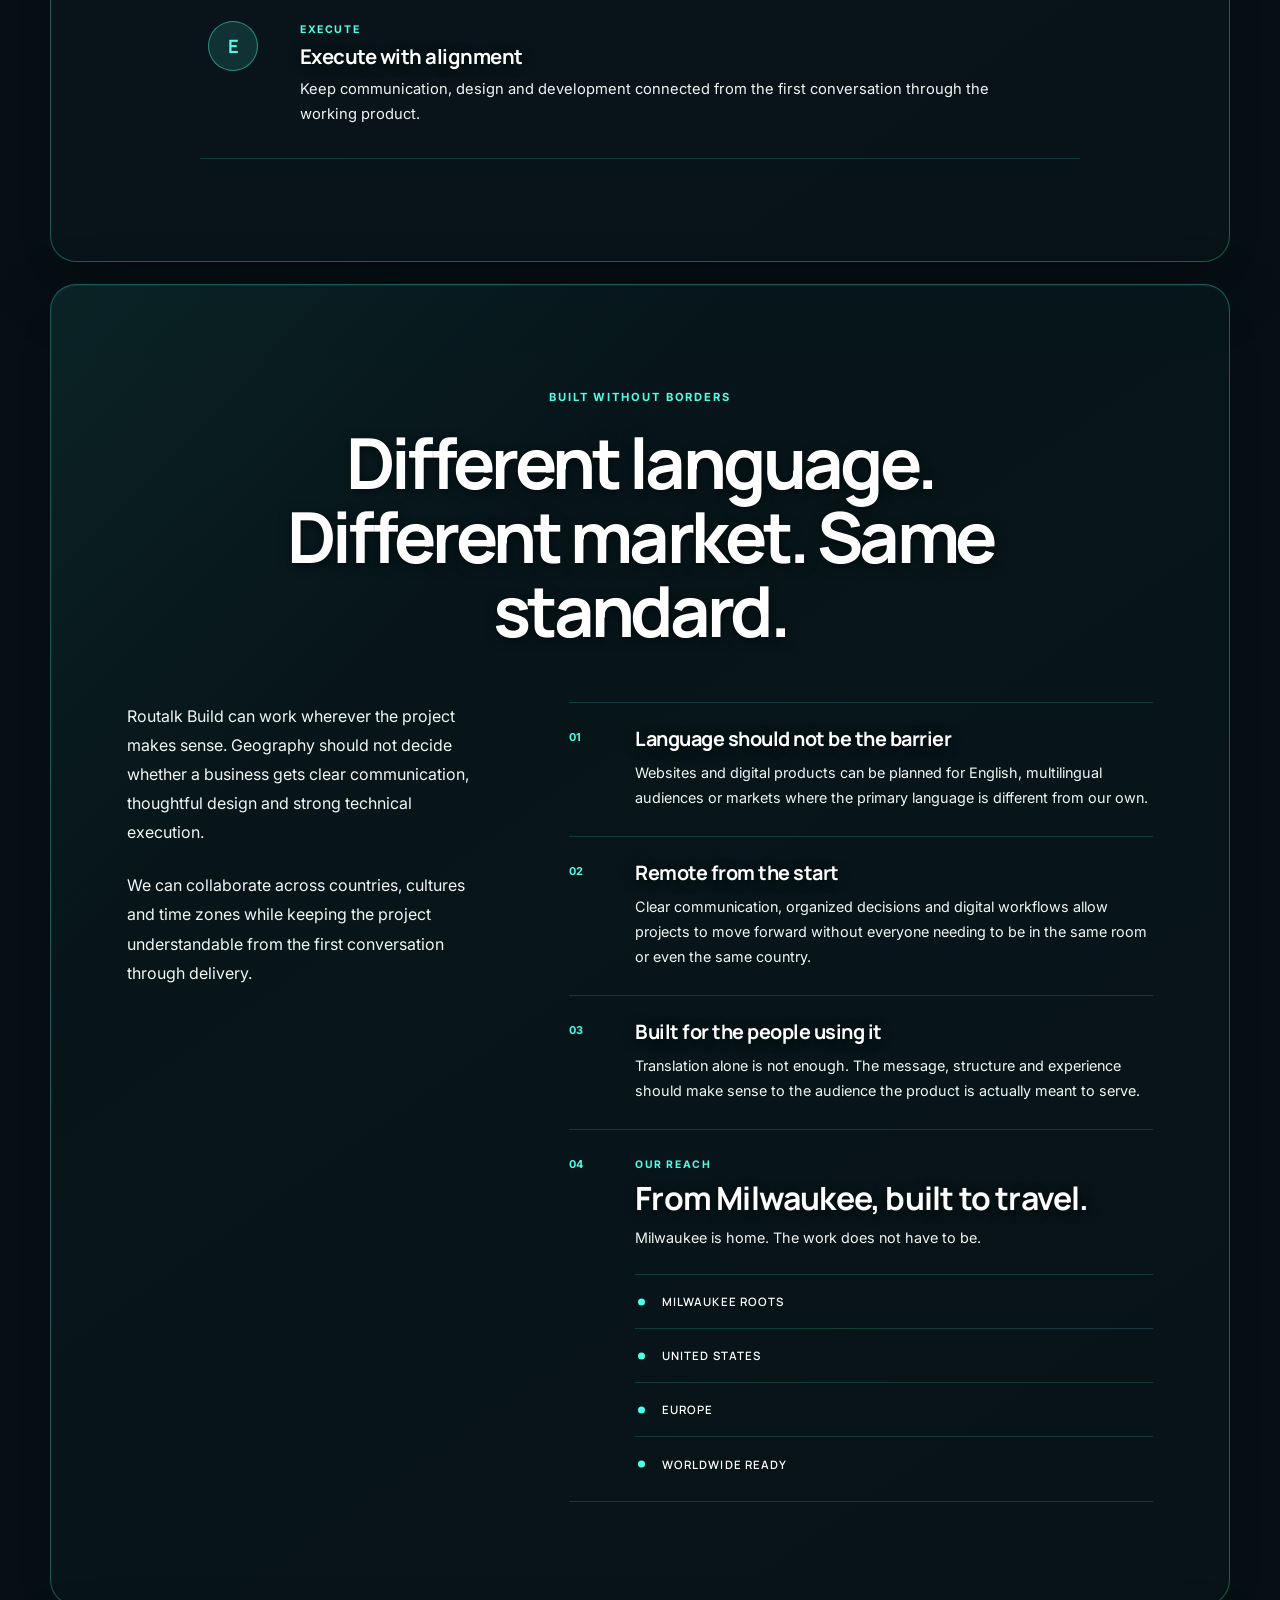
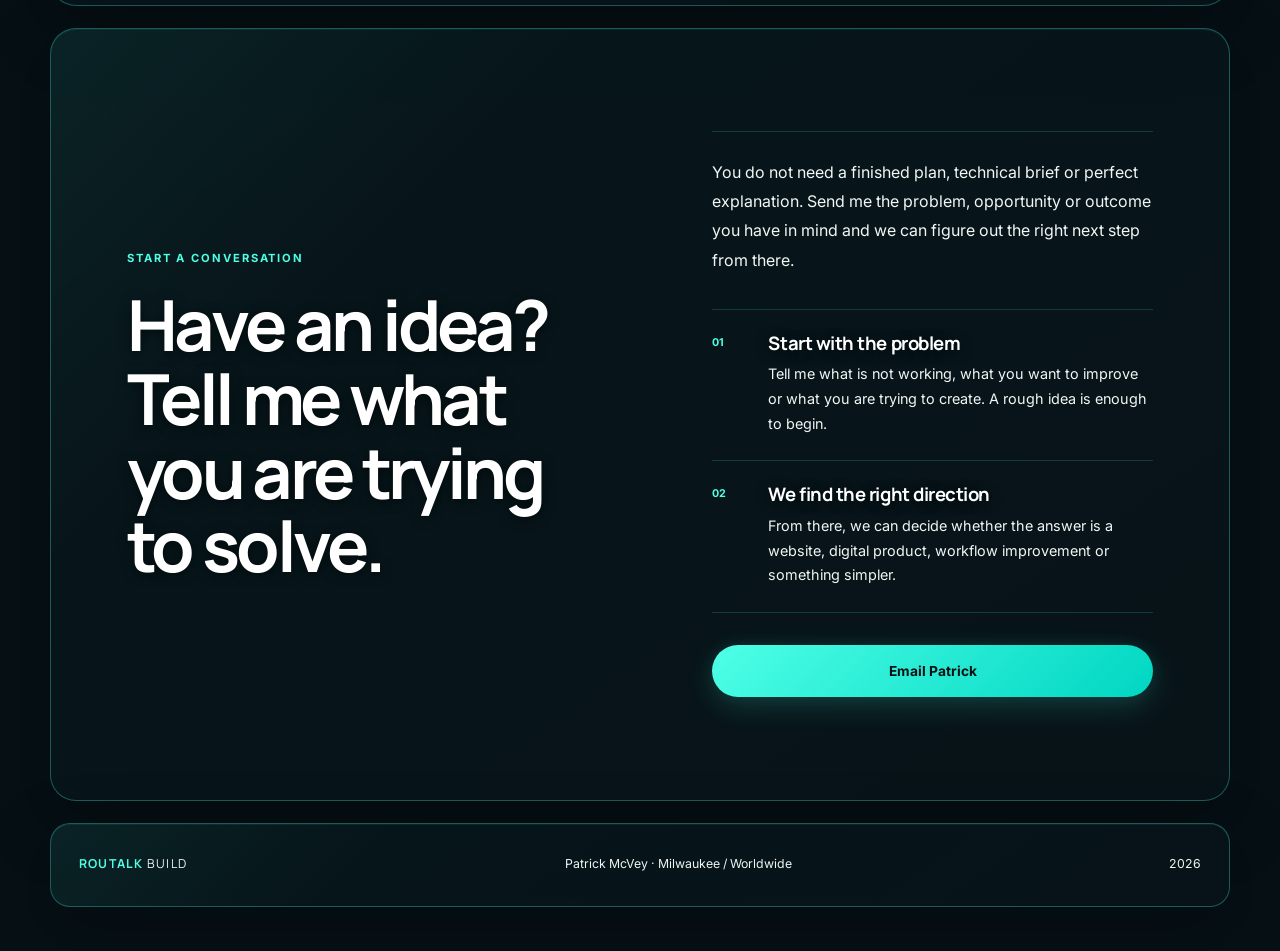
==== commit 9404293a: "Change greeting from 'Hello' to 'Goodbye'" ====
--- a/index.html
+++ b/index.html
@@ -1,93 +1,13 @@
-<!DOCTYPE html>
-<html lang="en"><head>
-<meta charset="UTF-8"><meta name="viewport" content="width=device-width,initial-scale=1.0">
-<title>Patrick McVey | Routalk Build</title>
-<meta name="description" content="Patrick McVey | Routalk Build. Communication, websites, digital products and technology built around clear outcomes."><meta name="author" content="Patrick McVey"><meta name="robots" content="index, follow">
-<link rel="canonical" href="https://pj-routalk.vercel.app/">
-<link rel="icon" href="/favicon.ico" sizes="any"><link rel="icon" type="image/png" sizes="32x32" href="/favicon-32x32.png"><link rel="icon" type="image/png" sizes="192x192" href="/favicon-192x192.png"><link rel="apple-touch-icon" sizes="180x180" href="/apple-touch-icon.png">
-<meta property="og:type" content="website"><meta property="og:site_name" content="Routalk Build"><meta property="og:title" content="Patrick McVey | Routalk Build"><meta property="og:description" content="Communication, websites, digital products and technology built around clear outcomes."><meta property="og:url" content="https://pj-routalk.vercel.app/"><meta property="og:image" content="https://pj-routalk.vercel.app/og-image-1.jpg"><meta property="og:image:secure_url" content="https://pj-routalk.vercel.app/og-image-1.jpg"><meta property="og:image:type" content="image/jpeg"><meta property="og:image:width" content="1200"><meta property="og:image:height" content="630"><meta property="og:image:alt" content="Patrick McVey and Routalk Build">
-<meta name="twitter:card" content="summary_large_image"><meta name="twitter:title" content="Patrick McVey | Routalk Build"><meta name="twitter:description" content="Communication, websites, digital products and technology built around clear outcomes."><meta name="twitter:image" content="https://pj-routalk.vercel.app/og-image-1.jpg"><meta name="twitter:image:alt" content="Patrick McVey and Routalk Build">
-<link rel="preconnect" href="https://fonts.googleapis.com"><link rel="preconnect" href="https://fonts.gstatic.com" crossorigin><link href="https://fonts.googleapis.com/css2?family=Inter:wght@400;500;600;700&family=Manrope:wght@500;600;700&display=swap" rel="stylesheet"><link rel="stylesheet" href="styles.css">
-</head><body>
-
-<div class="site-background" aria-hidden="true"><video class="background-video background-desktop" autoplay muted loop playsinline preload="auto"><source src="routalk-background-motion.webm" type="video/webm"></video><video class="background-video background-mobile" autoplay muted loop playsinline preload="auto"><source src="routalk-background-motion.webm" type="video/webm"></video><div class="background-overlay"></div></div>
-
-<main id="top" class="site-shell">
-
-<header class="glass-panel site-header">
-<a href="#top" class="brand"><img src="/favicon-512x512.png" alt="Routalk" width="62" height="62"><span>ROUTALK</span><strong>BUILD</strong></a>
-<nav class="site-nav" aria-label="Main navigation"><a href="#about">About</a><a href="#route">How I Work</a><a href="#work">What I Do</a><a href="concepts.html">Concepts</a><a href="#connect">Connect</a></nav>
-<div class="header-actions"><button class="menu-toggle" type="button" aria-label="Open navigation menu" aria-expanded="false" aria-controls="mobile-menu"><span></span><span></span><span></span></button></div>
-<nav id="mobile-menu" class="mobile-menu" aria-label="Mobile navigation" aria-hidden="true"><a href="#about">About</a><a href="#route">How I Work</a><a href="#work">What I Do</a><a href="concepts.html">Concepts</a><a href="#connect">Connect</a></nav>
-</header>
-
-<section class="glass-panel hero"><div class="hero-intro">
-<nav class="hero-mini-nav" aria-label="Patrick McVey"><a href="#about">Patrick McVey</a><span>•</span><span>Milwaukee / Worldwide</span></nav>
-<h1>I turn business problems<span>into clear digital direction<span class="hero-accent">.</span></span></h1>
-<p class="hero-text">I help businesses understand what should be built, why it matters and how to move from a rough idea to something people can actually use.</p>
-<div class="actions"><a href="#connect" class="button primary hero-button"><span class="button-icon" aria-hidden="true">↗</span><span class="button-label">Start a conversation</span><span class="button-arrow" aria-hidden="true">→</span></a><a href="#route" class="button secondary hero-button"><span class="button-icon chat-icon" aria-hidden="true">R</span><span class="button-label">See how I work</span><span class="button-arrow" aria-hidden="true">→</span></a></div>
-<p class="eyebrow" style="margin-top:34px;margin-bottom:0;">Building with the Routalk philosophy.</p>
-</div></section>
-
-<section class="glass-panel foundation-panel content-glass"><div class="foundation-list">
-<article class="foundation-item"><div class="foundation-icon" aria-hidden="true"><svg viewBox="0 0 64 64" fill="none" xmlns="http://www.w3.org/2000/svg"><circle cx="32" cy="32" r="27" stroke="currentColor" stroke-width="3"/><circle cx="32" cy="32" r="18" stroke="currentColor" stroke-width="3"/><circle cx="32" cy="32" r="8" stroke="currentColor" stroke-width="3"/><circle cx="32" cy="32" r="3.5" fill="currentColor"/></svg></div><div class="foundation-copy"><span class="foundation-number">01</span><h3>CLARITY FIRST</h3><p>Clear communication at the start creates alignment, reduces revisions, and saves time.</p></div></article>
-<article class="foundation-item"><div class="foundation-icon" aria-hidden="true"><svg viewBox="0 0 64 64" fill="none" xmlns="http://www.w3.org/2000/svg"><rect x="9" y="34" width="10" height="21" rx="2" fill="currentColor"/><rect x="27" y="20" width="10" height="35" rx="2" fill="currentColor"/><rect x="45" y="27" width="10" height="28" rx="2" fill="currentColor"/><path d="M10 24L25 13L37 18L54 8" stroke="currentColor" stroke-width="3" stroke-linecap="round" stroke-linejoin="round"/></svg></div><div class="foundation-copy"><span class="foundation-number">02</span><h3>STRATEGIC FOCUS</h3><p>Every decision should support the real business objective, not add technology or complexity for its own sake.</p></div></article>
-<article class="foundation-item"><div class="foundation-icon" aria-hidden="true"><svg viewBox="0 0 64 64" fill="none" xmlns="http://www.w3.org/2000/svg"><path d="M9 23L21 15L31 21L23 30L17 27L9 34" stroke="currentColor" stroke-width="3" stroke-linecap="round" stroke-linejoin="round"/><path d="M55 23L43 15L33 21L41 30L47 27L55 34" stroke="currentColor" stroke-width="3" stroke-linecap="round" stroke-linejoin="round"/><path d="M22 30L29 36C31 38 34 38 36 36L42 30" stroke="currentColor" stroke-width="3" stroke-linecap="round"/><path d="M26 39L31 44C33 46 36 46 38 44L45 37" stroke="currentColor" stroke-width="3" stroke-linecap="round"/></svg></div><div class="foundation-copy"><span class="foundation-number">03</span><h3>TRUE PARTNERSHIP</h3><p>Strong work comes from clear communication, shared expectations, and people staying aligned from idea to execution.</p></div></article>
-</div></section>
-
-<section id="about" class="glass-panel content-glass section about-section"><div class="section-heading"><p class="eyebrow">ABOUT</p><h2>Technology matters. Understanding people matters more.</h2></div>
-<div class="about-layout"><div class="copy about-copy">
-<p>Over the past five years, I have worked across digital technology, finance and online products. Along the way, I learned that the hardest part of building something useful is often not the technology itself. It is understanding the problem clearly enough to know what should actually be built.</p>
-<p>That is the role I bring to Routalk Build. I work between the person with the idea and the technology required to make it real. I listen, ask questions, simplify what is complicated and help turn the goal into a direction a designer or developer can execute.</p>
-<p>I care about how something looks, but appearance alone is not the standard. The finished experience should help people understand the business, trust what they are seeing and know what to do next.</p>
-<p>Whether the project starts as a rough idea, an outdated website or a workflow that is causing problems, the starting point is the same: understand it first, then build with purpose.</p>
-</div><div class="about-principles">
-<article class="principle"><span>01</span><div><h3>Clear communication</h3><p>Understand the problem, ask the right questions and make the direction understandable before development begins.</p></div></article>
-<article class="principle"><span>02</span><div><h3>Purpose before appearance</h3><p>Good design should help people understand, trust and use the experience instead of existing only to look impressive.</p></div></article>
-<article class="principle"><span>03</span><div><h3>Build what is needed</h3><p>The answer is not automatically a website. The outcome should determine the technology.</p></div></article>
-</div></div></section>
-
-<section id="work" class="glass-panel content-glass section work-section"><div class="section-heading centered-heading"><p class="eyebrow">WHAT WE BUILD</p><h2>Build what moves the business forward.</h2><p class="section-lead">The answer is not always a new website. We start with the outcome, then decide what combination of communication, design and technology will make that outcome easier to reach.</p></div>
-<div class="services">
-<article class="service-card"><span class="service-number">01</span><h3>Websites</h3><p>For businesses that need a stronger first impression, clearer services and a better path from visitor to inquiry. The goal is simple: help people understand the business quickly and give them a clear reason to take the next step.</p></article>
-<article class="service-card"><span class="service-number">02</span><h3>Digital Products</h3><p>Dashboards, interfaces, forms, internal tools and custom digital experiences built around a real job that needs to get done. Technology should remove friction from a workflow, not add more.</p></article>
-<article class="service-card"><span class="service-number">03</span><h3>Direction &amp; Communication</h3><p>Sometimes the problem comes before the build. We help clarify the audience, message, structure and user journey so everyone involved understands what is being created and why.</p></article>
-</div></section>
-
+<!DOCTYPE html><html lang="en"><head><meta charset="UTF-8"><meta name="viewport" content="width=device-width,initial-scale=1.0"><title>Patrick McVey | Routalk Build</title><meta name="description" content="Patrick McVey | Routalk Build. Communication, websites, digital products and technology built around clear outcomes."><meta name="author" content="Patrick McVey"><meta name="robots" content="index, follow"><link rel="canonical" href="https://pj-routalk.vercel.app/"><link rel="icon" href="/favicon.ico" sizes="any"><link rel="icon" type="image/png" sizes="32x32" href="/favicon-32x32.png"><link rel="icon" type="image/png" sizes="192x192" href="/favicon-192x192.png"><link rel="apple-touch-icon" sizes="180x180" href="/apple-touch-icon.png"><meta property="og:type" content="website"><meta property="og:site_name" content="Routalk Build"><meta property="og:title" content="Patrick McVey | Routalk Build"><meta property="og:description" content="Communication, websites, digital products and technology built around clear outcomes."><meta property="og:url" content="https://pj-routalk.vercel.app/"><meta property="og:image" content="https://pj-routalk.vercel.app/og-image-1.jpg"><meta property="og:image:secure_url" content="https://pj-routalk.vercel.app/og-image-1.jpg"><meta property="og:image:type" content="image/jpeg"><meta property="og:image:width" content="1200"><meta property="og:image:height" content="630"><meta property="og:image:alt" content="Patrick McVey and Routalk Build"><meta name="twitter:card" content="summary_large_image"><meta name="twitter:title" content="Patrick McVey | Routalk Build"><meta name="twitter:description" content="Communication, websites, digital products and technology built around clear outcomes."><meta name="twitter:image" content="https://pj-routalk.vercel.app/og-image-1.jpg"><meta name="twitter:image:alt" content="Patrick McVey and Routalk Build"><link rel="preconnect" href="https://fonts.googleapis.com"><link rel="preconnect" href="https://fonts.gstatic.com" crossorigin><link href="https://fonts.googleapis.com/css2?family=Inter:wght@400;500;600;700&family=Manrope:wght@500;600;700&display=swap" rel="stylesheet"><link rel="stylesheet" href="styles.css"></head><body>
+<div class="site-background" aria-hidden="true"><video class="background-video background-desktop" autoplay muted loop playsinline preload="auto"><source src="routalk-background-motion.webm" type="video/webm"></video><video class="background-video background-mobile" autoplay muted loop playsinline preload="auto"><source src="routalk-background-motion.webm" type="video/webm"></video><div class="background-overlay"></div></div><main id="top" class="site-shell">
+<header class="glass-panel site-header"><a href="#top" class="brand"><img src="/favicon-512x512.png" alt="Routalk" width="62" height="62"><span>ROUTALK</span><strong>BUILD</strong></a><nav class="site-nav" aria-label="Main navigation"><a href="#about">About</a><a href="#route">How I Work</a><a href="#work">What I Do</a><a href="concepts.html">Concepts</a><a href="#connect">Connect</a></nav><div class="header-actions"><button class="menu-toggle" type="button" aria-label="Open navigation menu" aria-expanded="false" aria-controls="mobile-menu"><span></span><span></span><span></span></button></div><nav id="mobile-menu" class="mobile-menu" aria-label="Mobile navigation" aria-hidden="true"><a href="#about">About</a><a href="#route">How I Work</a><a href="#work">What I Do</a><a href="concepts.html">Concepts</a><a href="#connect">Connect</a></nav></header>
+<section class="glass-panel hero"><div class="hero-intro"><nav class="hero-mini-nav" aria-label="Patrick McVey"><a href="#about">Patrick McVey</a><span>•</span><span>Milwaukee / Worldwide</span></nav><h1>I turn business problems<span>into clear digital direction<span class="hero-accent">.</span></span></h1><p class="hero-text">I help businesses understand what should be built, why it matters and how to move from a rough idea to something people can actually use.</p><div class="actions"><a href="#connect" class="button primary hero-button"><span class="button-icon" aria-hidden="true">↗</span><span class="button-label">Start a conversation</span><span class="button-arrow" aria-hidden="true">→</span></a><a href="#route" class="button secondary hero-button"><span class="button-icon chat-icon" aria-hidden="true">R</span><span class="button-label">See how I work</span><span class="button-arrow" aria-hidden="true">→</span></a></div><p class="eyebrow" style="margin-top:34px;margin-bottom:0;">Building with the Routalk philosophy.</p></div></section>
+<section class="glass-panel foundation-panel content-glass"><div class="foundation-list"><article class="foundation-item"><div class="foundation-icon" aria-hidden="true"><svg viewBox="0 0 64 64" fill="none"><circle cx="32" cy="32" r="27" stroke="currentColor" stroke-width="3"/><circle cx="32" cy="32" r="18" stroke="currentColor" stroke-width="3"/><circle cx="32" cy="32" r="8" stroke="currentColor" stroke-width="3"/><circle cx="32" cy="32" r="3.5" fill="currentColor"/></svg></div><div class="foundation-copy"><span class="foundation-number">01</span><h3>CLARITY FIRST</h3><p>Clear communication at the start creates alignment, reduces revisions, and saves time.</p></div></article><article class="foundation-item"><div class="foundation-icon" aria-hidden="true"><svg viewBox="0 0 64 64" fill="none"><rect x="9" y="34" width="10" height="21" rx="2" fill="currentColor"/><rect x="27" y="20" width="10" height="35" rx="2" fill="currentColor"/><rect x="45" y="27" width="10" height="28" rx="2" fill="currentColor"/><path d="M10 24L25 13L37 18L54 8" stroke="currentColor" stroke-width="3" stroke-linecap="round" stroke-linejoin="round"/></svg></div><div class="foundation-copy"><span class="foundation-number">02</span><h3>STRATEGIC FOCUS</h3><p>Every decision should support the real business objective, not add technology or complexity for its own sake.</p></div></article><article class="foundation-item"><div class="foundation-icon" aria-hidden="true"><svg viewBox="0 0 64 64" fill="none"><path d="M9 23L21 15L31 21L23 30L17 27L9 34" stroke="currentColor" stroke-width="3"/><path d="M55 23L43 15L33 21L41 30L47 27L55 34" stroke="currentColor" stroke-width="3"/><path d="M22 30L29 36C31 38 34 38 36 36L42 30" stroke="currentColor" stroke-width="3"/><path d="M26 39L31 44C33 46 36 46 38 44L45 37" stroke="currentColor" stroke-width="3"/></svg></div><div class="foundation-copy"><span class="foundation-number">03</span><h3>TRUE PARTNERSHIP</h3><p>Strong work comes from clear communication, shared expectations, and people staying aligned from idea to execution.</p></div></article></div></section>
+<section id="about" class="glass-panel content-glass section about-section"><div class="section-heading"><p class="eyebrow">ABOUT</p><h2>Technology matters. Understanding people matters more.</h2></div><div class="about-layout"><div class="copy about-copy"><p>Over the past five years, I have worked across digital technology, finance and online products. Along the way, I learned that the hardest part of building something useful is often not the technology itself. It is understanding the problem clearly enough to know what should actually be built.</p><p>That is the role I bring to Routalk Build. I work between the person with the idea and the technology required to make it real. I listen, ask questions, simplify what is complicated and help turn the goal into a direction a designer or developer can execute.</p><p>I care about how something looks, but appearance alone is not the standard. The finished experience should help people understand the business, trust what they are seeing and know what to do next.</p><p>Whether the project starts as a rough idea, an outdated website or a workflow that is causing problems, the starting point is the same: understand it first, then build with purpose.</p></div><div class="about-principles"><article class="principle"><span>01</span><div><h3>Clear communication</h3><p>Understand the problem, ask the right questions and make the direction understandable before development begins.</p></div></article><article class="principle"><span>02</span><div><h3>Purpose before appearance</h3><p>Good design should help people understand, trust and use the experience instead of existing only to look impressive.</p></div></article><article class="principle"><span>03</span><div><h3>Build what is needed</h3><p>The answer is not automatically a website. The outcome should determine the technology.</p></div></article></div></div></section>
+<section id="work" class="glass-panel content-glass section work-section"><div class="section-heading centered-heading"><p class="eyebrow">WHAT WE BUILD</p><h2>Build what moves the business forward.</h2><p class="section-lead">The answer is not always a new website. We start with the outcome, then decide what combination of communication, design and technology will make that outcome easier to reach.</p></div><div class="services"><article class="service-card"><span class="service-number">01</span><h3>Websites</h3><p>For businesses that need a stronger first impression, clearer services and a better path from visitor to inquiry. The goal is simple: help people understand the business quickly and give them a clear reason to take the next step.</p></article><article class="service-card"><span class="service-number">02</span><h3>Digital Products</h3><p>Dashboards, interfaces, forms, internal tools and custom digital experiences built around a real job that needs to get done. Technology should remove friction from a workflow, not add more.</p></article><article class="service-card"><span class="service-number">03</span><h3>Direction &amp; Communication</h3><p>Sometimes the problem comes before the build. We help clarify the audience, message, structure and user journey so everyone involved understands what is being created and why.</p></article></div></section>
 <section class="glass-panel content-glass section route-section"><div class="section-heading centered-heading"><p class="eyebrow">SELECTED CONCEPTS</p><h2>See how I think before the build begins.</h2><p class="section-lead">Independent concept explorations show how I look at an existing business, identify opportunities and translate those observations into clearer digital direction.</p><div class="actions" style="justify-content:center;margin-left:auto;margin-right:auto;"><a href="concepts.html" class="button primary hero-button"><span class="button-icon" aria-hidden="true">↗</span><span class="button-label">Explore selected concepts</span><span class="button-arrow" aria-hidden="true">→</span></a></div></div></section>
-
-<section class="glass-panel content-glass section team-section"><div class="team-heading"><p class="eyebrow">MY ROLE WITH ROUTALK BUILD</p><h2>Clear direction. Strong execution.</h2><p>I lead direction and communication, working with specialists in strategic marketing, design and engineering so the idea, presentation and finished product stay aligned.</p></div>
-<div class="team-grid">
-<article class="team-card team-card-primary"><div class="team-card-top"><span class="team-number">01 · PRIMARY ROLE</span><p class="team-role">DIRECTION &amp; COMMUNICATION</p><h3>Patrick McVey</h3><p class="team-skills">Strategy · Communication · Client Direction · Product Thinking</p></div><div class="team-copy"><p>I help businesses clarify the real problem and turn rough ideas into a clear direction, connecting the business goal, user experience and technology from the first conversation through execution.</p></div></article>
-<article class="team-card team-card-support"><div class="team-card-top"><span class="team-number">02</span><p class="team-role">STRATEGIC MARKETING &amp; DESIGN</p><h3>James F.</h3><p class="team-skills">Marketing Strategy · Positioning · Design · Communication</p></div><div class="team-copy"><p>James contributes strategic marketing and design perspective, helping shape how ideas are positioned, presented and communicated as they move from direction toward execution.</p></div></article>
-<article class="team-card team-card-support"><div class="team-card-top"><span class="team-number">03</span><p class="team-role">TRUSTED TECHNICAL EXECUTION</p><h3>European Development Partner</h3><p class="team-skills">Development · Engineering · Product · Technical Execution</p></div><div class="team-copy"><p>When a project requires technical execution, I work with trusted independent development capability to turn the approved direction into a reliable working product.</p></div></article>
-</div>
-<div class="team-bridge"><span>DIRECTION</span><strong>+</strong><span>MARKETING &amp; DESIGN</span><strong>+</strong><span>EXECUTION</span><strong>=</strong><span>ROUTALK BUILD</span></div></section>
-
-<section id="route" class="glass-panel content-glass section route-section"><div class="section-heading centered-heading"><p class="eyebrow">THE ROUTE METHOD</p><h2>A clear route from idea to execution.</h2><p class="section-lead">Every project moves through the same core thinking: understand the objective, organize the direction, understand the user, translate the plan into technology and execute with everyone aligned.</p></div>
-<div class="route-grid">
-<article class="route-step"><span class="route-letter">R</span><div><p class="route-label">RECOGNIZE</p><h3>Recognize the objective</h3><p>Understand the real problem, audience and desired outcome before deciding what should be built.</p></div></article>
-<article class="route-step"><span class="route-letter">O</span><div><p class="route-label">ORGANIZE</p><h3>Organize the direction</h3><p>Clarify the message, structure, priorities and path forward so the project has a clear direction from the start.</p></div></article>
-<article class="route-step"><span class="route-letter">U</span><div><p class="route-label">UNDERSTAND</p><h3>Understand the user</h3><p>Shape the experience around how real people need to understand, trust and use what is being created.</p></div></article>
-<article class="route-step"><span class="route-letter">T</span><div><p class="route-label">TRANSLATE</p><h3>Translate into technology</h3><p>Turn the approved direction into reliable websites, applications, tools and digital products.</p></div></article>
-<article class="route-step"><span class="route-letter">E</span><div><p class="route-label">EXECUTE</p><h3>Execute with alignment</h3><p>Keep communication, design and development connected from the first conversation through the working product.</p></div></article>
-</div></section>
-
-<section id="global" class="glass-panel content-glass section global-section"><div class="section-heading centered-heading"><p class="eyebrow">BUILT WITHOUT BORDERS</p><h2>Different language. Different market. Same standard.</h2></div>
-<div class="global-layout"><div class="global-statement"><p>Routalk Build can work wherever the project makes sense. Geography should not decide whether a business gets clear communication, thoughtful design and strong technical execution.</p><p>We can collaborate across countries, cultures and time zones while keeping the project understandable from the first conversation through delivery.</p></div>
-<div class="global-points">
-<article class="global-point"><span>01</span><div><h3>Language should not be the barrier</h3><p>Websites and digital products can be planned for English, multilingual audiences or markets where the primary language is different from our own.</p></div></article>
-<article class="global-point"><span>02</span><div><h3>Remote from the start</h3><p>Clear communication, organized decisions and digital workflows allow projects to move forward without everyone needing to be in the same room or even the same country.</p></div></article>
-<article class="global-point"><span>03</span><div><h3>Built for the people using it</h3><p>Translation alone is not enough. The message, structure and experience should make sense to the audience the product is actually meant to serve.</p></div></article>
-<article class="global-point global-point-reach"><span>04</span><div><p class="reach-label">OUR REACH</p><h3>From Milwaukee, built to travel.</h3><p class="reach-statement">Milwaukee is home. The work does not have to be.</p><div class="reach-flow"><div class="reach-item"><strong>Milwaukee roots</strong></div><div class="reach-item"><strong>United States</strong></div><div class="reach-item"><strong>Europe</strong></div><div class="reach-item reach-item-last"><strong>Worldwide ready</strong></div></div></div></article>
-</div></div></section>
-
-<section id="connect" class="glass-panel content-glass section connect-section"><div class="connect-heading"><p class="eyebrow">START A CONVERSATION</p><h2>Have an idea? Tell me what you are trying to solve.</h2></div>
-<div class="connect-panel"><p class="connect-lead">You do not need a finished plan, technical brief or perfect explanation. Send me the problem, opportunity or outcome you have in mind and we can figure out the right next step from there.</p>
-<div class="connect-options"><article class="connect-option"><span>01</span><div><h3>Start with the problem</h3><p>Tell me what is not working, what you want to improve or what you are trying to create. A rough idea is enough to begin.</p></div></article><article class="connect-option"><span>02</span><div><h3>We find the right direction</h3><p>From there, we can decide whether the answer is a website, digital product, workflow improvement or something simpler.</p></div></article></div>
-<div class="connect-actions"><a href="mailto:pjmcvey.routalk@gmail.com?subject=Routalk%20Build%20Project%20Inquiry" class="button primary">Email Patrick</a><span class="button secondary" aria-disabled="true">Routalk · Coming Soon</span></div>
-</div></section>
-
-<footer class="glass-panel content-glass site-footer"><span class="footer-brand"><strong>ROUTALK</strong> BUILD</span><span>Patrick McVey · Milwaukee / Worldwide</span><span id="year"></span></footer>
-
-</main><script src="script.js"></script></body></html>
+<section class="glass-panel content-glass section team-section"><div class="team-heading"><p class="eyebrow">MY ROLE WITH ROUTALK BUILD</p><h2>Clear direction. Strong execution.</h2><p>I lead direction and communication, working with specialists in strategic marketing, design and engineering so the idea, presentation and finished product stay aligned.</p></div><div class="team-grid"><article class="team-card team-card-primary"><div class="team-card-top"><span class="team-number">01 · PRIMARY ROLE</span><p class="team-role">DIRECTION &amp; COMMUNICATION</p><h3>Patrick McVey</h3><p class="team-skills">Strategy · Communication · Client Direction · Product Thinking</p></div><div class="team-copy"><p>I help businesses clarify the real problem and turn rough ideas into a clear direction, connecting the business goal, user experience and technology from the first conversation through execution.</p></div></article><article class="team-card team-card-support"><div class="team-card-top"><span class="team-number">02</span><p class="team-role">STRATEGIC MARKETING &amp; DESIGN</p><h3>James F.</h3><p class="team-skills">Marketing Strategy · Positioning · Design · Communication</p></div><div class="team-copy"><p>James contributes strategic marketing and design perspective, helping shape how ideas are positioned, presented and communicated as they move from direction toward execution.</p></div></article><article class="team-card team-card-support"><div class="team-card-top"><span class="team-number">03</span><p class="team-role">TRUSTED TECHNICAL EXECUTION</p><h3>European Development Partner</h3><p class="team-skills">Development · Engineering · Product · Technical Execution</p></div><div class="team-copy"><p>When a project requires technical execution, I work with trusted independent development capability to turn the approved direction into a reliable working product.</p></div></article></div><div class="team-bridge"><span>DIRECTION</span><strong>+</strong><span>MARKETING &amp; DESIGN</span><strong>+</strong><span>EXECUTION</span><strong>=</strong><span>ROUTALK BUILD</span></div></section>
+<section id="route" class="glass-panel content-glass section route-section"><div class="section-heading centered-heading"><p class="eyebrow">THE ROUTE METHOD</p><h2>A clear route from idea to execution.</h2><p class="section-lead">Every project moves through the same core thinking: understand the objective, organize the direction, understand the user, translate the plan into technology and execute with everyone aligned.</p></div><div class="route-grid"><article class="route-step"><span class="route-letter">R</span><div><p class="route-label">RECOGNIZE</p><h3>Recognize the objective</h3><p>Understand the real problem, audience and desired outcome before deciding what should be built.</p></div></article><article class="route-step"><span class="route-letter">O</span><div><p class="route-label">ORGANIZE</p><h3>Organize the direction</h3><p>Clarify the message, structure, priorities and path forward so the project has a clear direction from the start.</p></div></article><article class="route-step"><span class="route-letter">U</span><div><p class="route-label">UNDERSTAND</p><h3>Understand the user</h3><p>Shape the experience around how real people need to understand, trust and use what is being created.</p></div></article><article class="route-step"><span class="route-letter">T</span><div><p class="route-label">TRANSLATE</p><h3>Translate into technology</h3><p>Turn the approved direction into reliable websites, applications, tools and digital products.</p></div></article><article class="route-step"><span class="route-letter">E</span><div><p class="route-label">EXECUTE</p><h3>Execute with alignment</h3><p>Keep communication, design and development connected from the first conversation through the working product.</p></div></article></div></section>
+<section id="global" class="glass-panel content-glass section global-section"><div class="section-heading centered-heading"><p class="eyebrow">BUILT WITHOUT BORDERS</p><h2>Different language. Different market. Same standard.</h2></div><div class="global-layout"><div class="global-statement"><p>Routalk Build can work wherever the project makes sense. Geography should not decide whether a business gets clear communication, thoughtful design and strong technical execution.</p><p>We can collaborate across countries, cultures and time zones while keeping the project understandable from the first conversation through delivery.</p></div><div class="global-points"><article class="global-point"><span>01</span><div><h3>Language should not be the barrier</h3><p>Websites and digital products can be planned for English, multilingual audiences or markets where the primary language is different from our own.</p></div></article><article class="global-point"><span>02</span><div><h3>Remote from the start</h3><p>Clear communication, organized decisions and digital workflows allow projects to move forward without everyone needing to be in the same room or even the same country.</p></div></article><article class="global-point"><span>03</span><div><h3>Built for the people using it</h3><p>Translation alone is not enough. The message, structure and experience should make sense to the audience the product is actually meant to serve.</p></div></article><article class="global-point global-point-reach"><span>04</span><div><p class="reach-label">OUR REACH</p><h3>From Milwaukee, built to travel.</h3><p class="reach-statement">Milwaukee is home. The work does not have to be.</p><div class="reach-flow"><div class="reach-item"><strong>Milwaukee roots</strong></div><div class="reach-item"><strong>United States</strong></div><div class="reach-item"><strong>Europe</strong></div><div class="reach-item reach-item-last"><strong>Worldwide ready</strong></div></div></div></article></div></div></section>
+<section id="connect" class="glass-panel content-glass section connect-section"><div class="connect-heading"><p class="eyebrow">START A CONVERSATION</p><h2>Have an idea? Tell me what you are trying to solve.</h2></div><div class="connect-panel"><p class="connect-lead">You do not need a finished plan, technical brief or perfect explanation. Send me the problem, opportunity or outcome you have in mind and we can figure out the right next step from there.</p><div class="connect-options"><article class="connect-option"><span>01</span><div><h3>Start with the problem</h3><p>Tell me what is not working, what you want to improve or what you are trying to create. A rough idea is enough to begin.</p></div></article><article class="connect-option"><span>02</span><div><h3>We find the right direction</h3><p>From there, we can decide whether the answer is a website, digital product, workflow improvement or something simpler.</p></div></article></div><div class="connect-actions"><a href="mailto:pjmcvey.routalk@gmail.com?subject=Routalk%20Build%20Project%20Inquiry" class="button primary">Email Patrick</a></div></div></section>
+<footer class="glass-panel content-glass site-footer"><span class="footer-brand"><strong>ROUTALK</strong> BUILD</span><span>Patrick McVey · Milwaukee / Worldwide</span><span id="year"></span></footer></main><script src="script.js"></script></body></html>
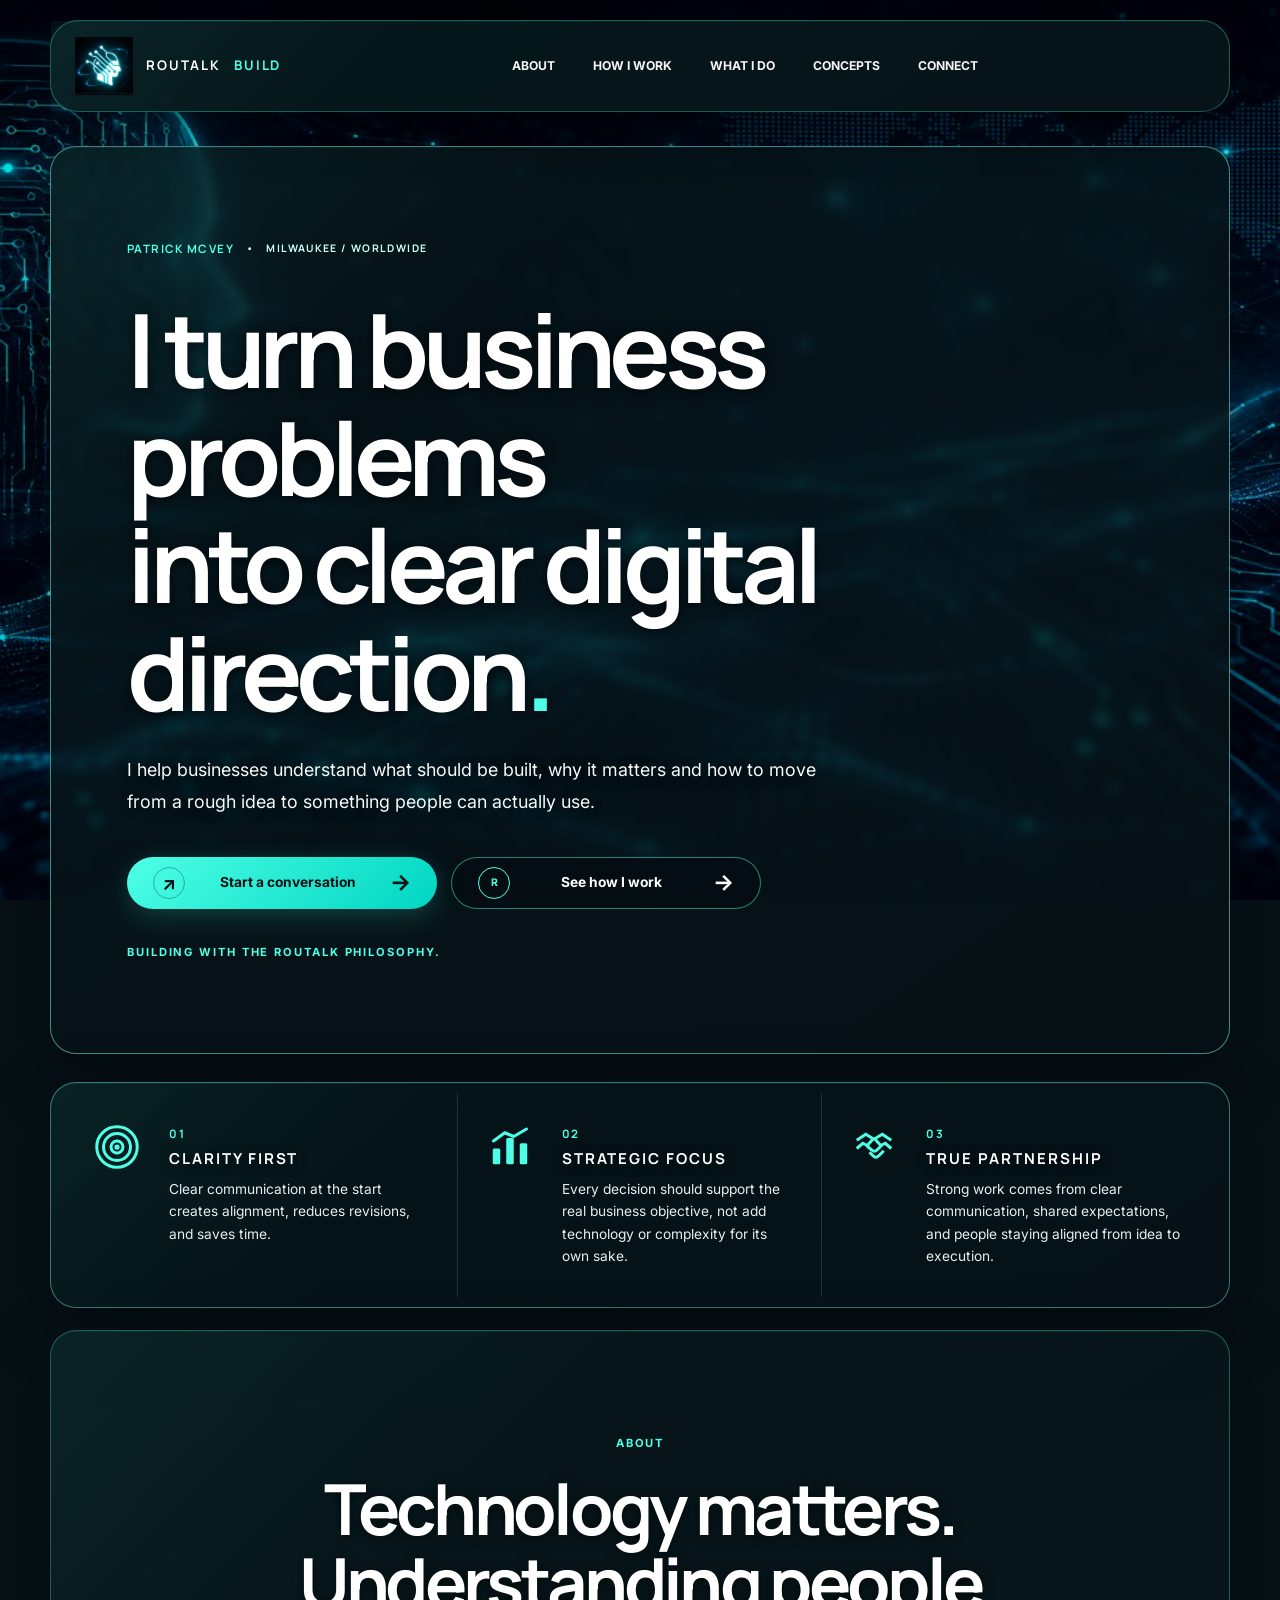
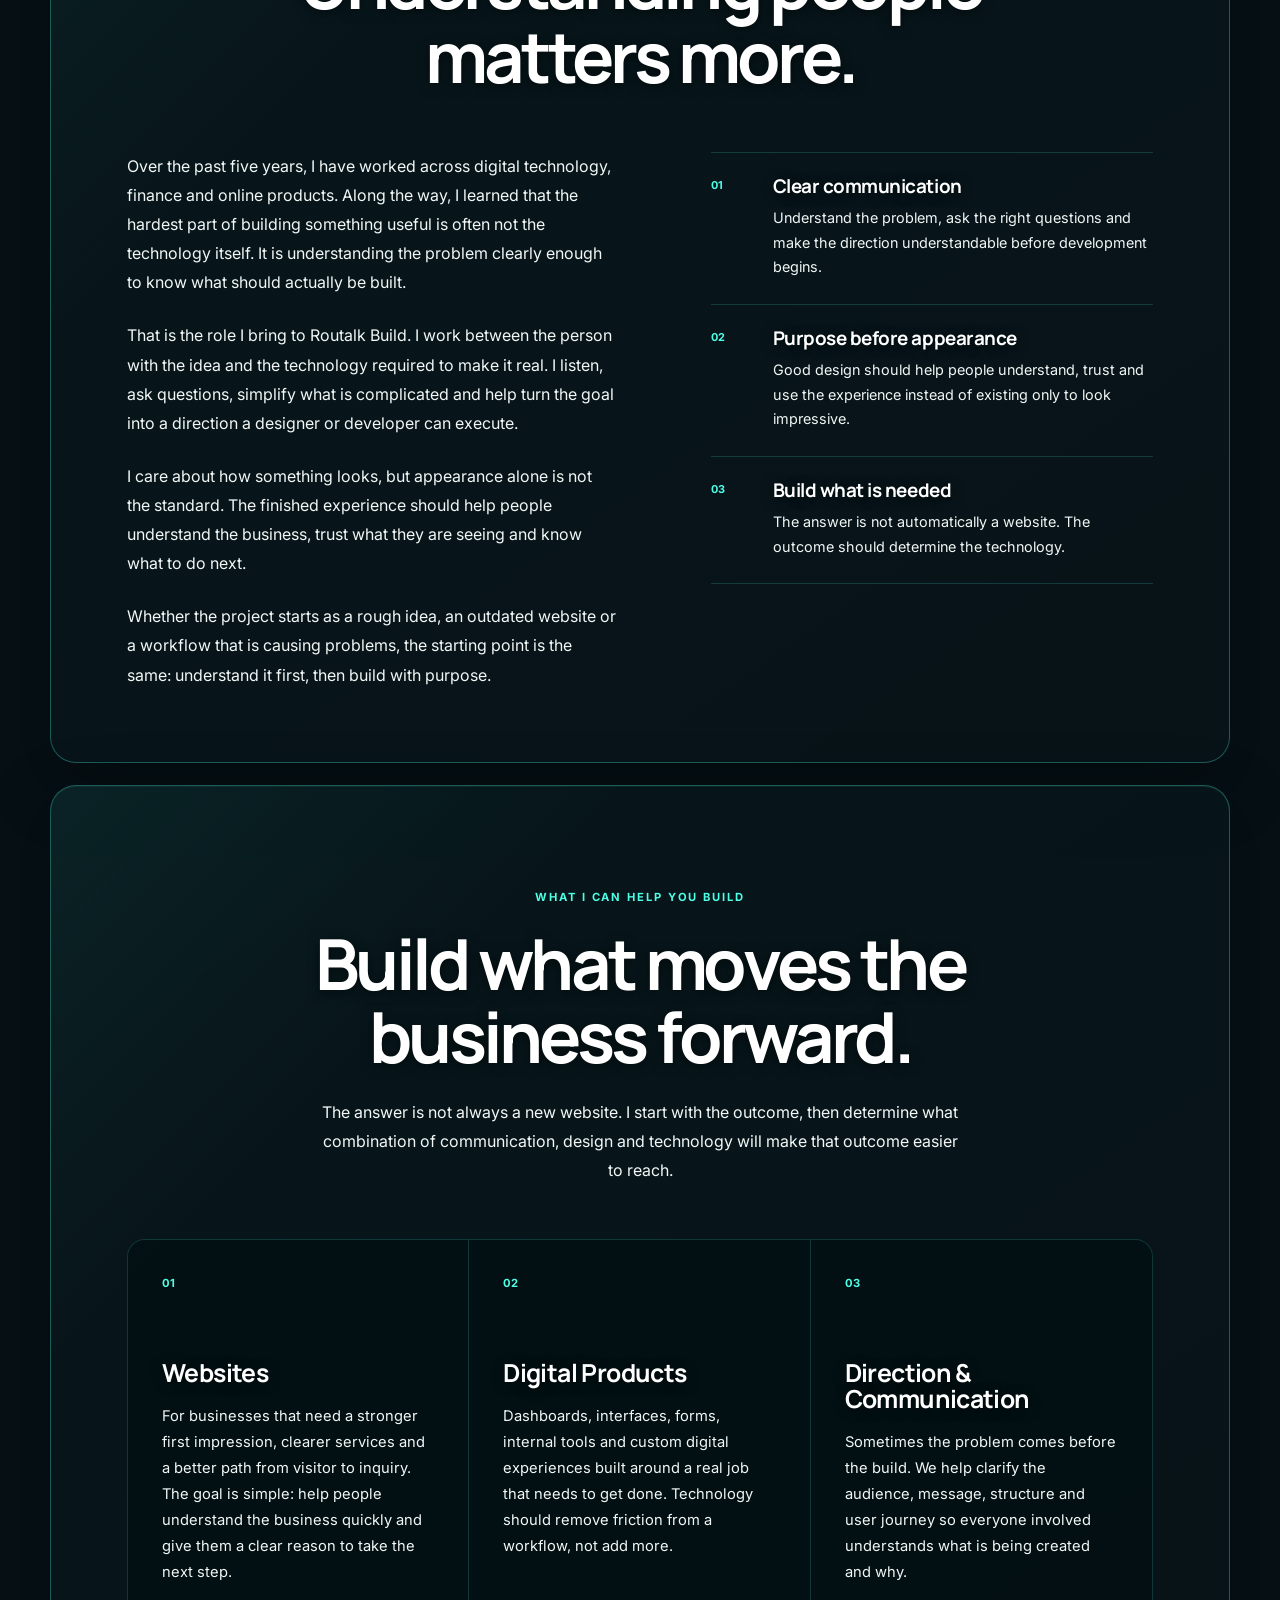
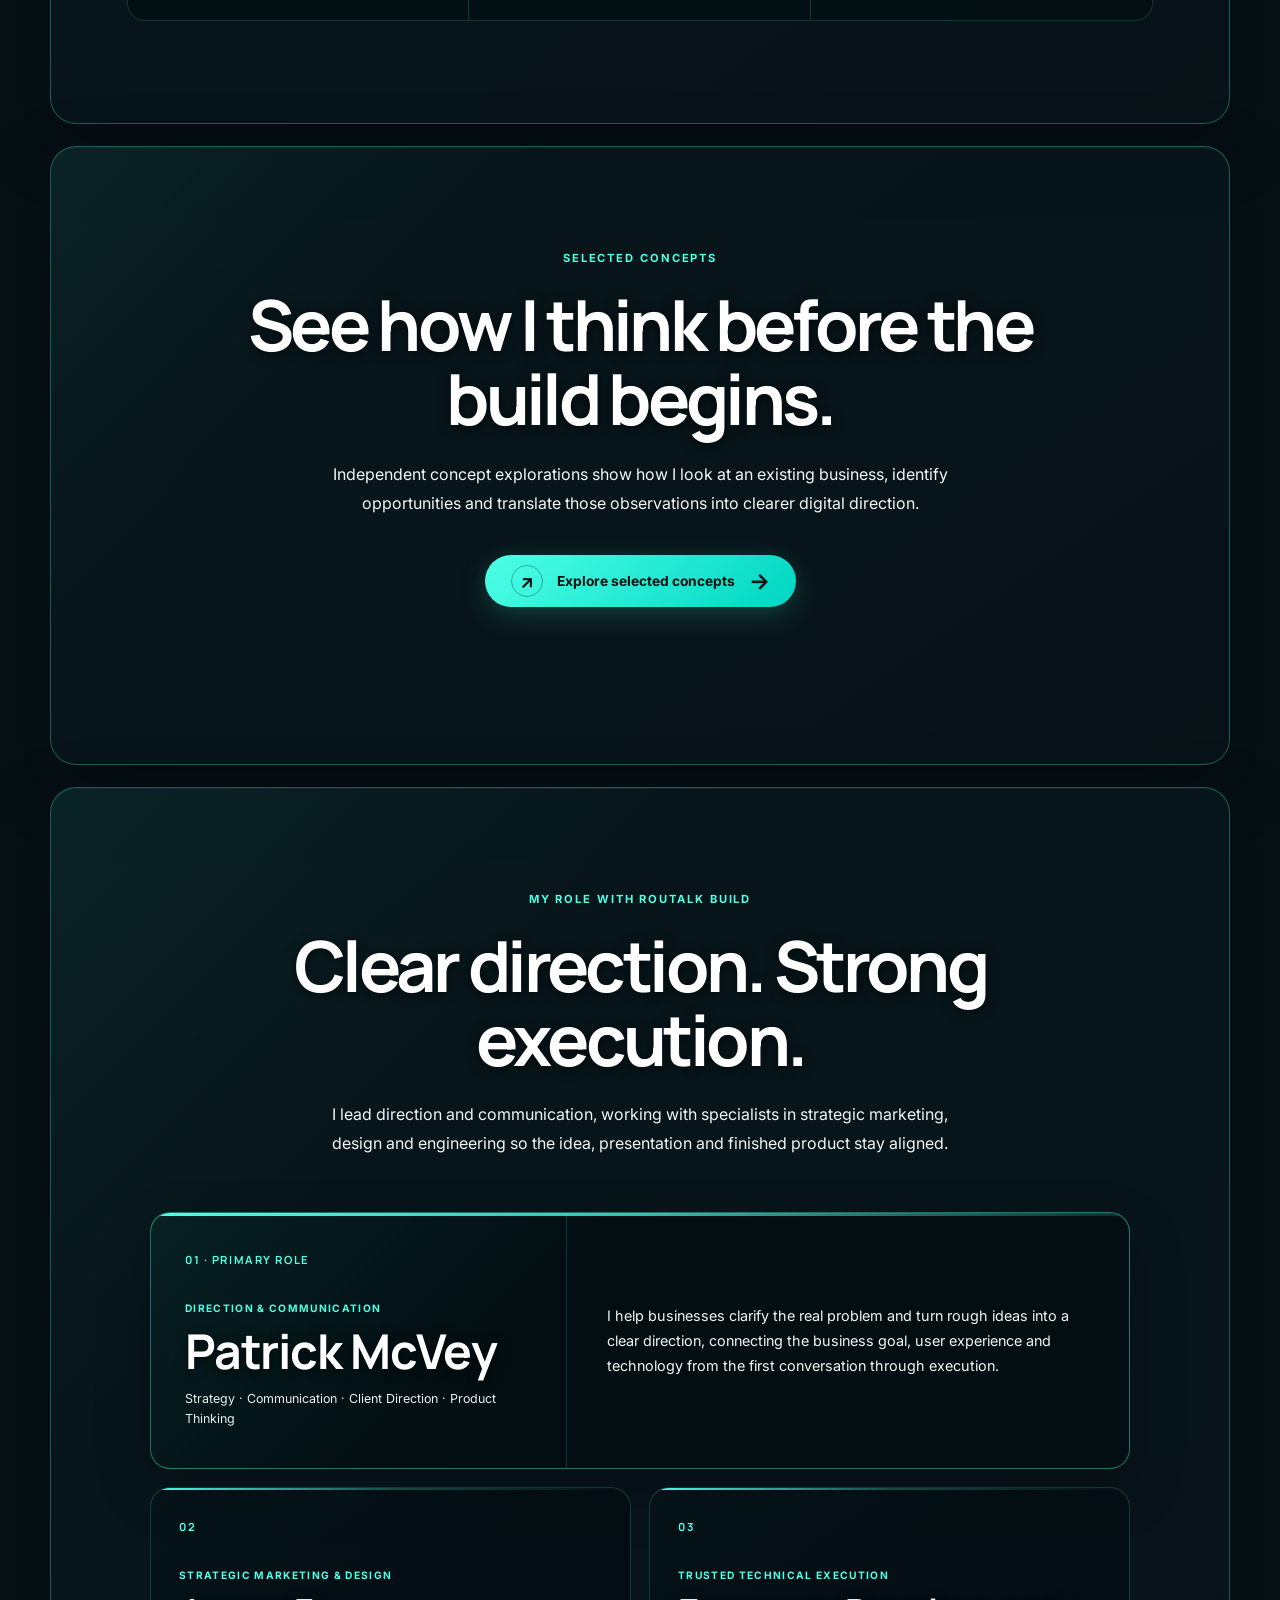
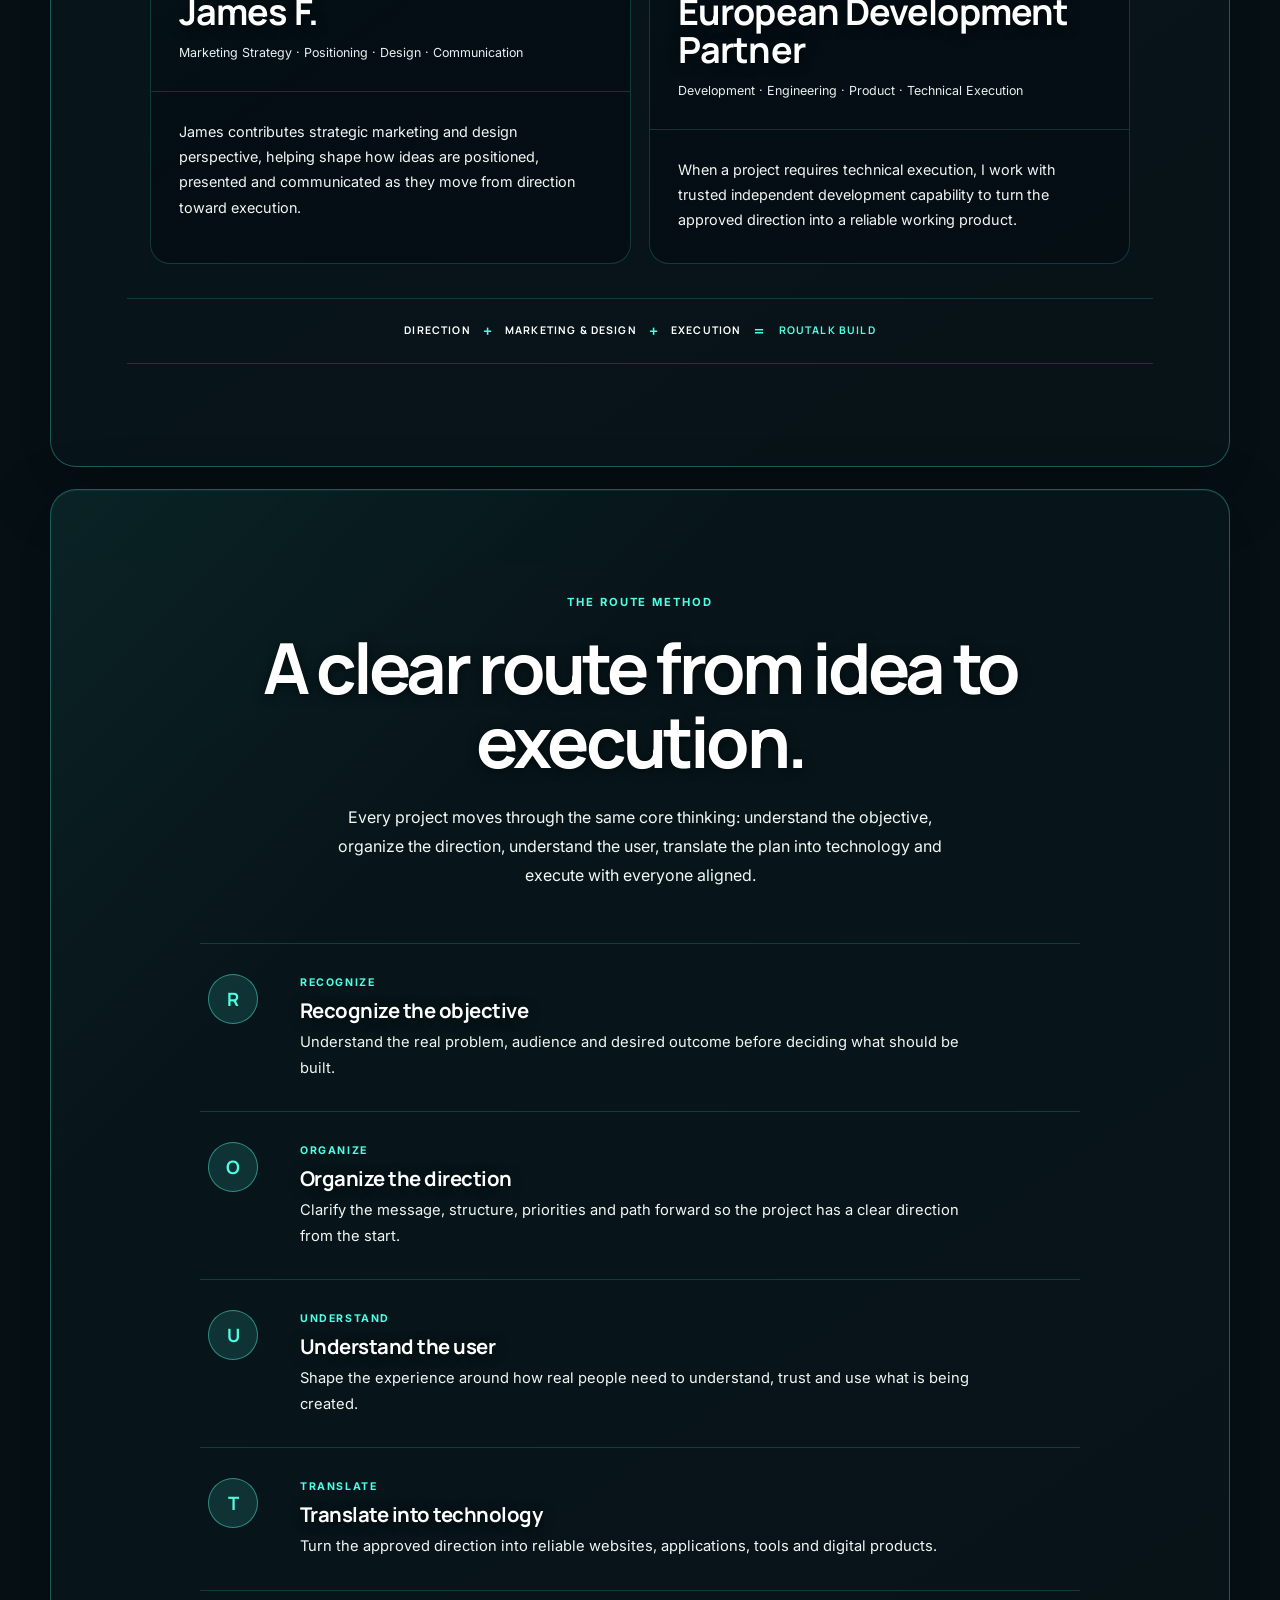
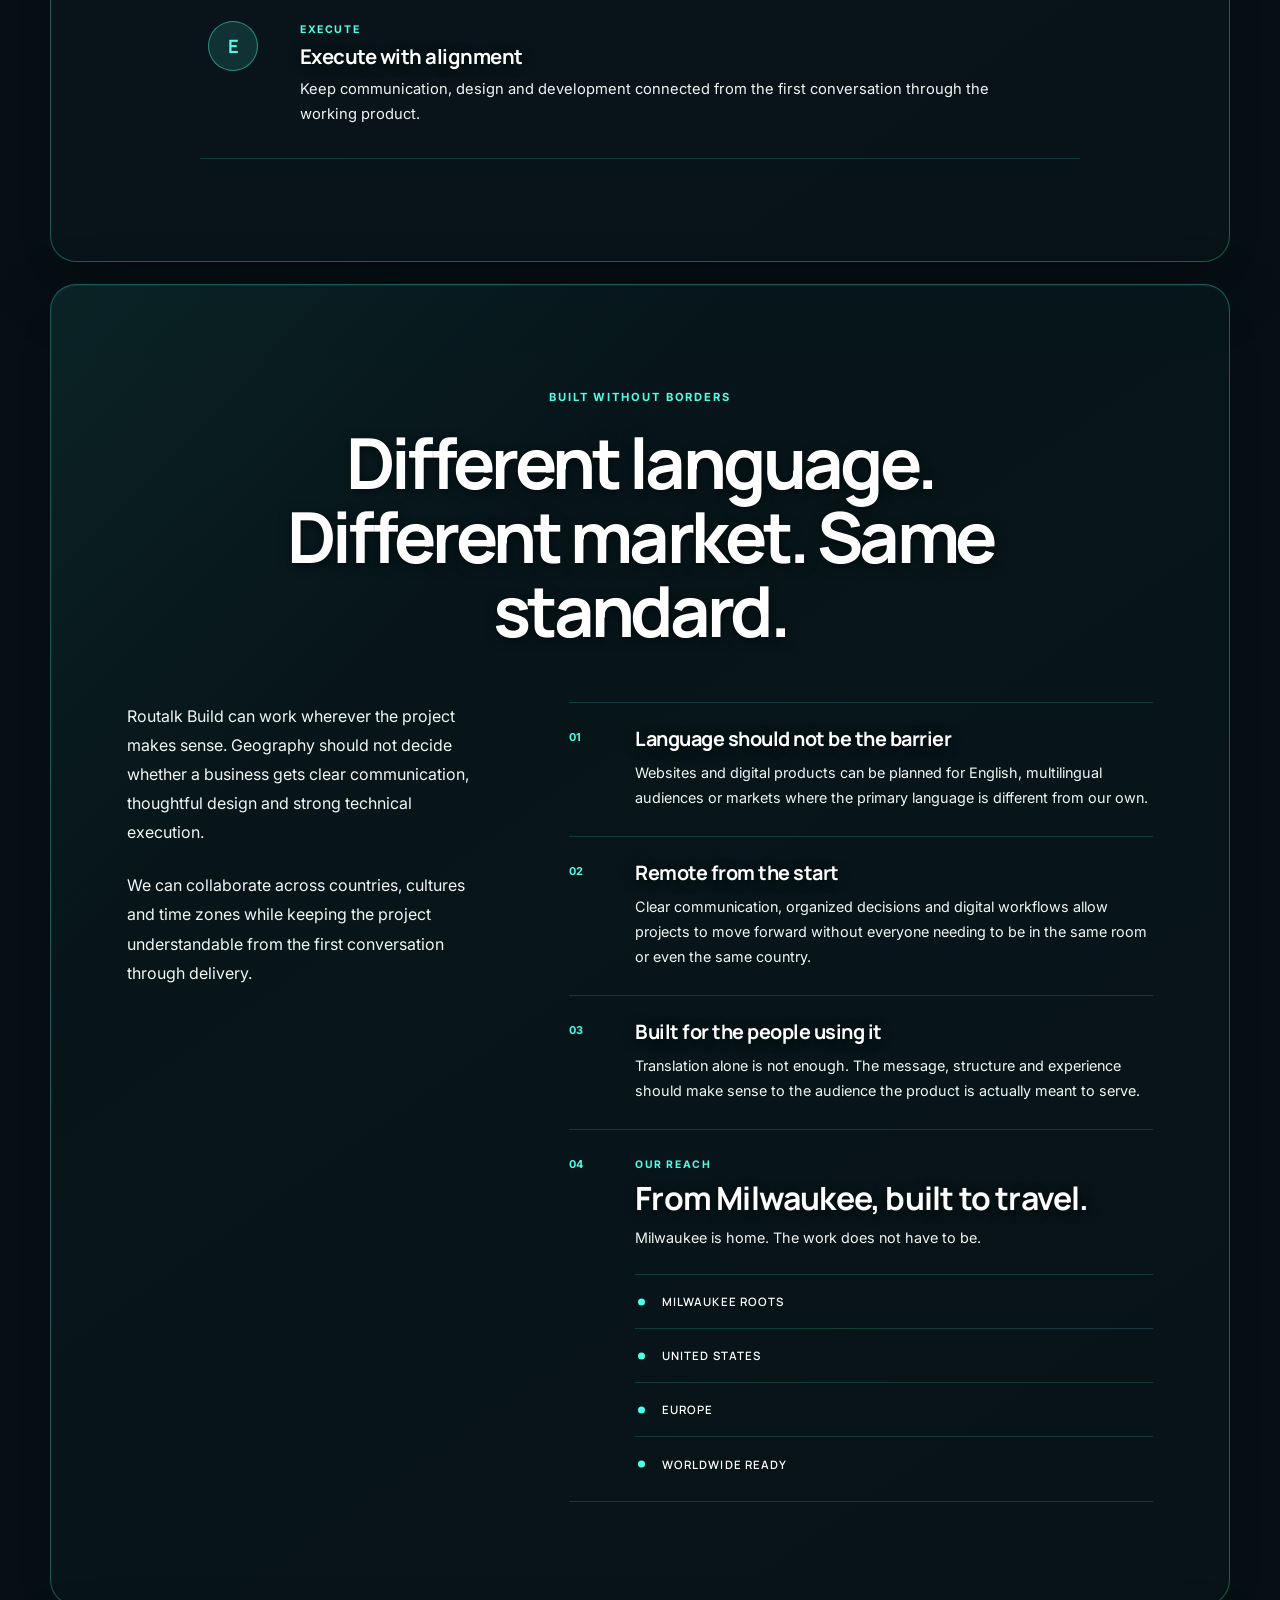
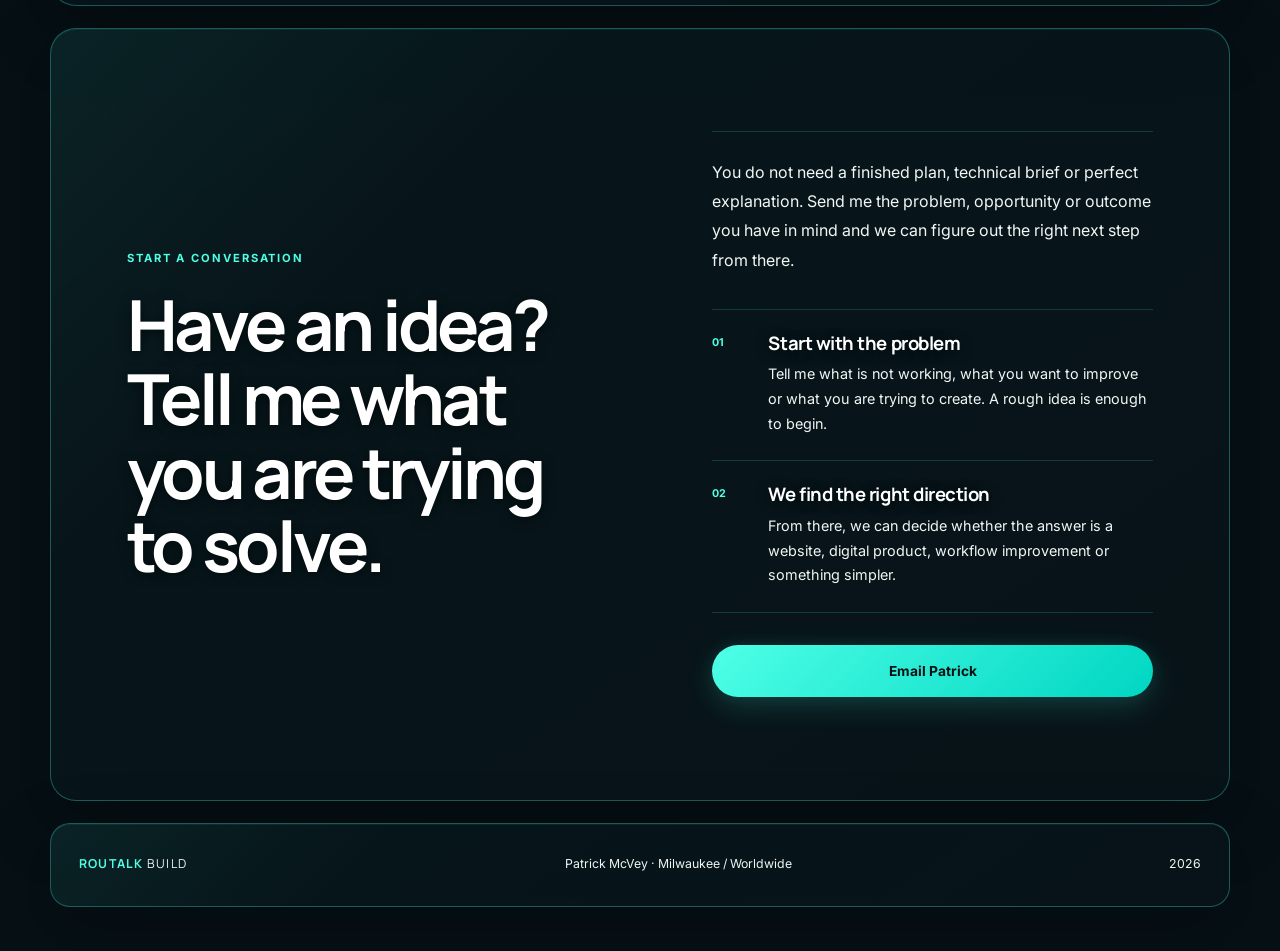
==== commit 8367395e: "Update work section and footer in index.html" ====
--- a/index.html
+++ b/index.html
@@ -4,7 +4,7 @@
 <section class="glass-panel hero"><div class="hero-intro"><nav class="hero-mini-nav" aria-label="Patrick McVey"><a href="#about">Patrick McVey</a><span>•</span><span>Milwaukee / Worldwide</span></nav><h1>I turn business problems<span>into clear digital direction<span class="hero-accent">.</span></span></h1><p class="hero-text">I help businesses understand what should be built, why it matters and how to move from a rough idea to something people can actually use.</p><div class="actions"><a href="#connect" class="button primary hero-button"><span class="button-icon" aria-hidden="true">↗</span><span class="button-label">Start a conversation</span><span class="button-arrow" aria-hidden="true">→</span></a><a href="#route" class="button secondary hero-button"><span class="button-icon chat-icon" aria-hidden="true">R</span><span class="button-label">See how I work</span><span class="button-arrow" aria-hidden="true">→</span></a></div><p class="eyebrow" style="margin-top:34px;margin-bottom:0;">Building with the Routalk philosophy.</p></div></section>
 <section class="glass-panel foundation-panel content-glass"><div class="foundation-list"><article class="foundation-item"><div class="foundation-icon" aria-hidden="true"><svg viewBox="0 0 64 64" fill="none"><circle cx="32" cy="32" r="27" stroke="currentColor" stroke-width="3"/><circle cx="32" cy="32" r="18" stroke="currentColor" stroke-width="3"/><circle cx="32" cy="32" r="8" stroke="currentColor" stroke-width="3"/><circle cx="32" cy="32" r="3.5" fill="currentColor"/></svg></div><div class="foundation-copy"><span class="foundation-number">01</span><h3>CLARITY FIRST</h3><p>Clear communication at the start creates alignment, reduces revisions, and saves time.</p></div></article><article class="foundation-item"><div class="foundation-icon" aria-hidden="true"><svg viewBox="0 0 64 64" fill="none"><rect x="9" y="34" width="10" height="21" rx="2" fill="currentColor"/><rect x="27" y="20" width="10" height="35" rx="2" fill="currentColor"/><rect x="45" y="27" width="10" height="28" rx="2" fill="currentColor"/><path d="M10 24L25 13L37 18L54 8" stroke="currentColor" stroke-width="3" stroke-linecap="round" stroke-linejoin="round"/></svg></div><div class="foundation-copy"><span class="foundation-number">02</span><h3>STRATEGIC FOCUS</h3><p>Every decision should support the real business objective, not add technology or complexity for its own sake.</p></div></article><article class="foundation-item"><div class="foundation-icon" aria-hidden="true"><svg viewBox="0 0 64 64" fill="none"><path d="M9 23L21 15L31 21L23 30L17 27L9 34" stroke="currentColor" stroke-width="3"/><path d="M55 23L43 15L33 21L41 30L47 27L55 34" stroke="currentColor" stroke-width="3"/><path d="M22 30L29 36C31 38 34 38 36 36L42 30" stroke="currentColor" stroke-width="3"/><path d="M26 39L31 44C33 46 36 46 38 44L45 37" stroke="currentColor" stroke-width="3"/></svg></div><div class="foundation-copy"><span class="foundation-number">03</span><h3>TRUE PARTNERSHIP</h3><p>Strong work comes from clear communication, shared expectations, and people staying aligned from idea to execution.</p></div></article></div></section>
 <section id="about" class="glass-panel content-glass section about-section"><div class="section-heading"><p class="eyebrow">ABOUT</p><h2>Technology matters. Understanding people matters more.</h2></div><div class="about-layout"><div class="copy about-copy"><p>Over the past five years, I have worked across digital technology, finance and online products. Along the way, I learned that the hardest part of building something useful is often not the technology itself. It is understanding the problem clearly enough to know what should actually be built.</p><p>That is the role I bring to Routalk Build. I work between the person with the idea and the technology required to make it real. I listen, ask questions, simplify what is complicated and help turn the goal into a direction a designer or developer can execute.</p><p>I care about how something looks, but appearance alone is not the standard. The finished experience should help people understand the business, trust what they are seeing and know what to do next.</p><p>Whether the project starts as a rough idea, an outdated website or a workflow that is causing problems, the starting point is the same: understand it first, then build with purpose.</p></div><div class="about-principles"><article class="principle"><span>01</span><div><h3>Clear communication</h3><p>Understand the problem, ask the right questions and make the direction understandable before development begins.</p></div></article><article class="principle"><span>02</span><div><h3>Purpose before appearance</h3><p>Good design should help people understand, trust and use the experience instead of existing only to look impressive.</p></div></article><article class="principle"><span>03</span><div><h3>Build what is needed</h3><p>The answer is not automatically a website. The outcome should determine the technology.</p></div></article></div></div></section>
-<section id="work" class="glass-panel content-glass section work-section"><div class="section-heading centered-heading"><p class="eyebrow">WHAT WE BUILD</p><h2>Build what moves the business forward.</h2><p class="section-lead">The answer is not always a new website. We start with the outcome, then decide what combination of communication, design and technology will make that outcome easier to reach.</p></div><div class="services"><article class="service-card"><span class="service-number">01</span><h3>Websites</h3><p>For businesses that need a stronger first impression, clearer services and a better path from visitor to inquiry. The goal is simple: help people understand the business quickly and give them a clear reason to take the next step.</p></article><article class="service-card"><span class="service-number">02</span><h3>Digital Products</h3><p>Dashboards, interfaces, forms, internal tools and custom digital experiences built around a real job that needs to get done. Technology should remove friction from a workflow, not add more.</p></article><article class="service-card"><span class="service-number">03</span><h3>Direction &amp; Communication</h3><p>Sometimes the problem comes before the build. We help clarify the audience, message, structure and user journey so everyone involved understands what is being created and why.</p></article></div></section>
+<section id="work" class="glass-panel content-glass section work-section"><div class="section-heading centered-heading"><p class="eyebrow">WHAT I CAN HELP YOU BUILD</p><h2>Build what moves the business forward.</h2><p class="section-lead">The answer is not always a new website. I start with the outcome, then determine what combination of communication, design and technology will make that outcome easier to reach.</p></div><div class="services"><article class="service-card"><span class="service-number">01</span><h3>Websites</h3><p>For businesses that need a stronger first impression, clearer services and a better path from visitor to inquiry. The goal is simple: help people understand the business quickly and give them a clear reason to take the next step.</p></article><article class="service-card"><span class="service-number">02</span><h3>Digital Products</h3><p>Dashboards, interfaces, forms, internal tools and custom digital experiences built around a real job that needs to get done. Technology should remove friction from a workflow, not add more.</p></article><article class="service-card"><span class="service-number">03</span><h3>Direction &amp; Communication</h3><p>Sometimes the problem comes before the build. We help clarify the audience, message, structure and user journey so everyone involved understands what is being created and why.</p></article></div></section>
 <section class="glass-panel content-glass section route-section"><div class="section-heading centered-heading"><p class="eyebrow">SELECTED CONCEPTS</p><h2>See how I think before the build begins.</h2><p class="section-lead">Independent concept explorations show how I look at an existing business, identify opportunities and translate those observations into clearer digital direction.</p><div class="actions" style="justify-content:center;margin-left:auto;margin-right:auto;"><a href="concepts.html" class="button primary hero-button"><span class="button-icon" aria-hidden="true">↗</span><span class="button-label">Explore selected concepts</span><span class="button-arrow" aria-hidden="true">→</span></a></div></div></section>
 <section class="glass-panel content-glass section team-section"><div class="team-heading"><p class="eyebrow">MY ROLE WITH ROUTALK BUILD</p><h2>Clear direction. Strong execution.</h2><p>I lead direction and communication, working with specialists in strategic marketing, design and engineering so the idea, presentation and finished product stay aligned.</p></div><div class="team-grid"><article class="team-card team-card-primary"><div class="team-card-top"><span class="team-number">01 · PRIMARY ROLE</span><p class="team-role">DIRECTION &amp; COMMUNICATION</p><h3>Patrick McVey</h3><p class="team-skills">Strategy · Communication · Client Direction · Product Thinking</p></div><div class="team-copy"><p>I help businesses clarify the real problem and turn rough ideas into a clear direction, connecting the business goal, user experience and technology from the first conversation through execution.</p></div></article><article class="team-card team-card-support"><div class="team-card-top"><span class="team-number">02</span><p class="team-role">STRATEGIC MARKETING &amp; DESIGN</p><h3>James F.</h3><p class="team-skills">Marketing Strategy · Positioning · Design · Communication</p></div><div class="team-copy"><p>James contributes strategic marketing and design perspective, helping shape how ideas are positioned, presented and communicated as they move from direction toward execution.</p></div></article><article class="team-card team-card-support"><div class="team-card-top"><span class="team-number">03</span><p class="team-role">TRUSTED TECHNICAL EXECUTION</p><h3>European Development Partner</h3><p class="team-skills">Development · Engineering · Product · Technical Execution</p></div><div class="team-copy"><p>When a project requires technical execution, I work with trusted independent development capability to turn the approved direction into a reliable working product.</p></div></article></div><div class="team-bridge"><span>DIRECTION</span><strong>+</strong><span>MARKETING &amp; DESIGN</span><strong>+</strong><span>EXECUTION</span><strong>=</strong><span>ROUTALK BUILD</span></div></section>
 <section id="route" class="glass-panel content-glass section route-section"><div class="section-heading centered-heading"><p class="eyebrow">THE ROUTE METHOD</p><h2>A clear route from idea to execution.</h2><p class="section-lead">Every project moves through the same core thinking: understand the objective, organize the direction, understand the user, translate the plan into technology and execute with everyone aligned.</p></div><div class="route-grid"><article class="route-step"><span class="route-letter">R</span><div><p class="route-label">RECOGNIZE</p><h3>Recognize the objective</h3><p>Understand the real problem, audience and desired outcome before deciding what should be built.</p></div></article><article class="route-step"><span class="route-letter">O</span><div><p class="route-label">ORGANIZE</p><h3>Organize the direction</h3><p>Clarify the message, structure, priorities and path forward so the project has a clear direction from the start.</p></div></article><article class="route-step"><span class="route-letter">U</span><div><p class="route-label">UNDERSTAND</p><h3>Understand the user</h3><p>Shape the experience around how real people need to understand, trust and use what is being created.</p></div></article><article class="route-step"><span class="route-letter">T</span><div><p class="route-label">TRANSLATE</p><h3>Translate into technology</h3><p>Turn the approved direction into reliable websites, applications, tools and digital products.</p></div></article><article class="route-step"><span class="route-letter">E</span><div><p class="route-label">EXECUTE</p><h3>Execute with alignment</h3><p>Keep communication, design and development connected from the first conversation through the working product.</p></div></article></div></section>
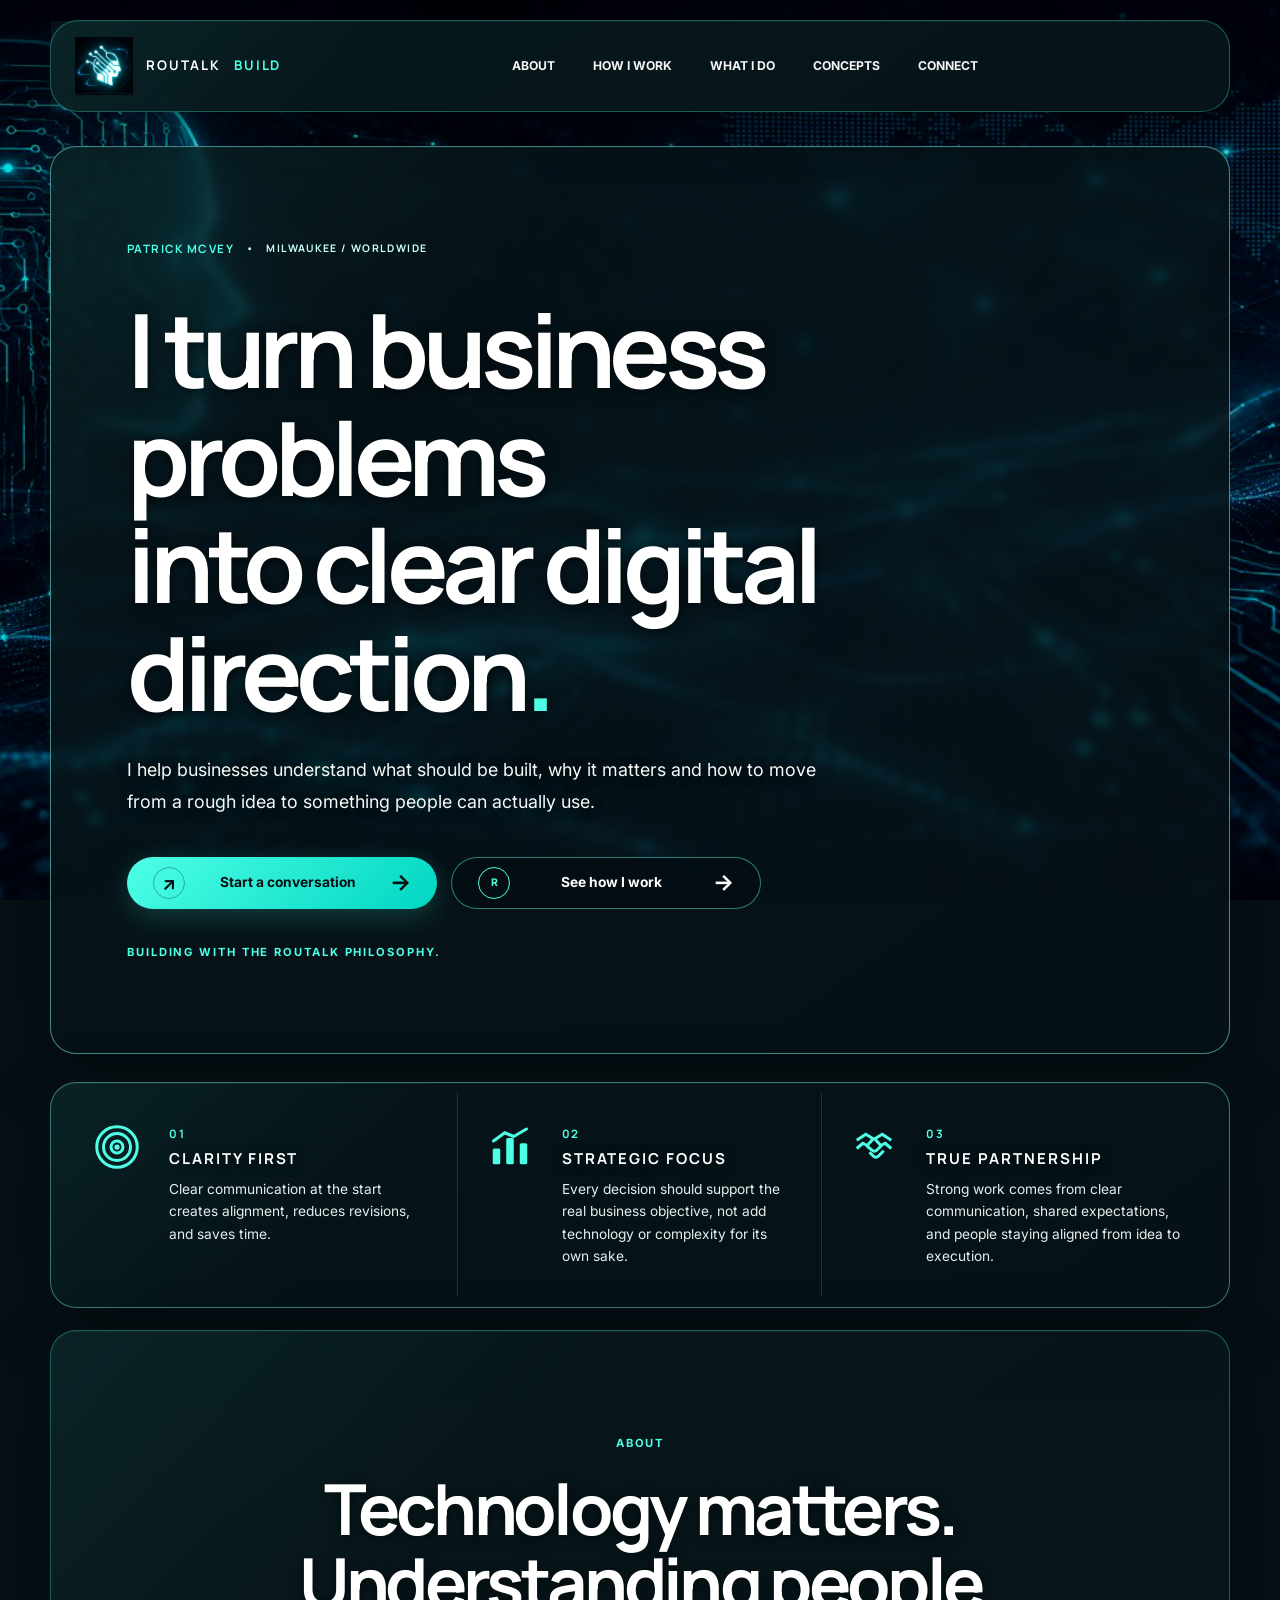
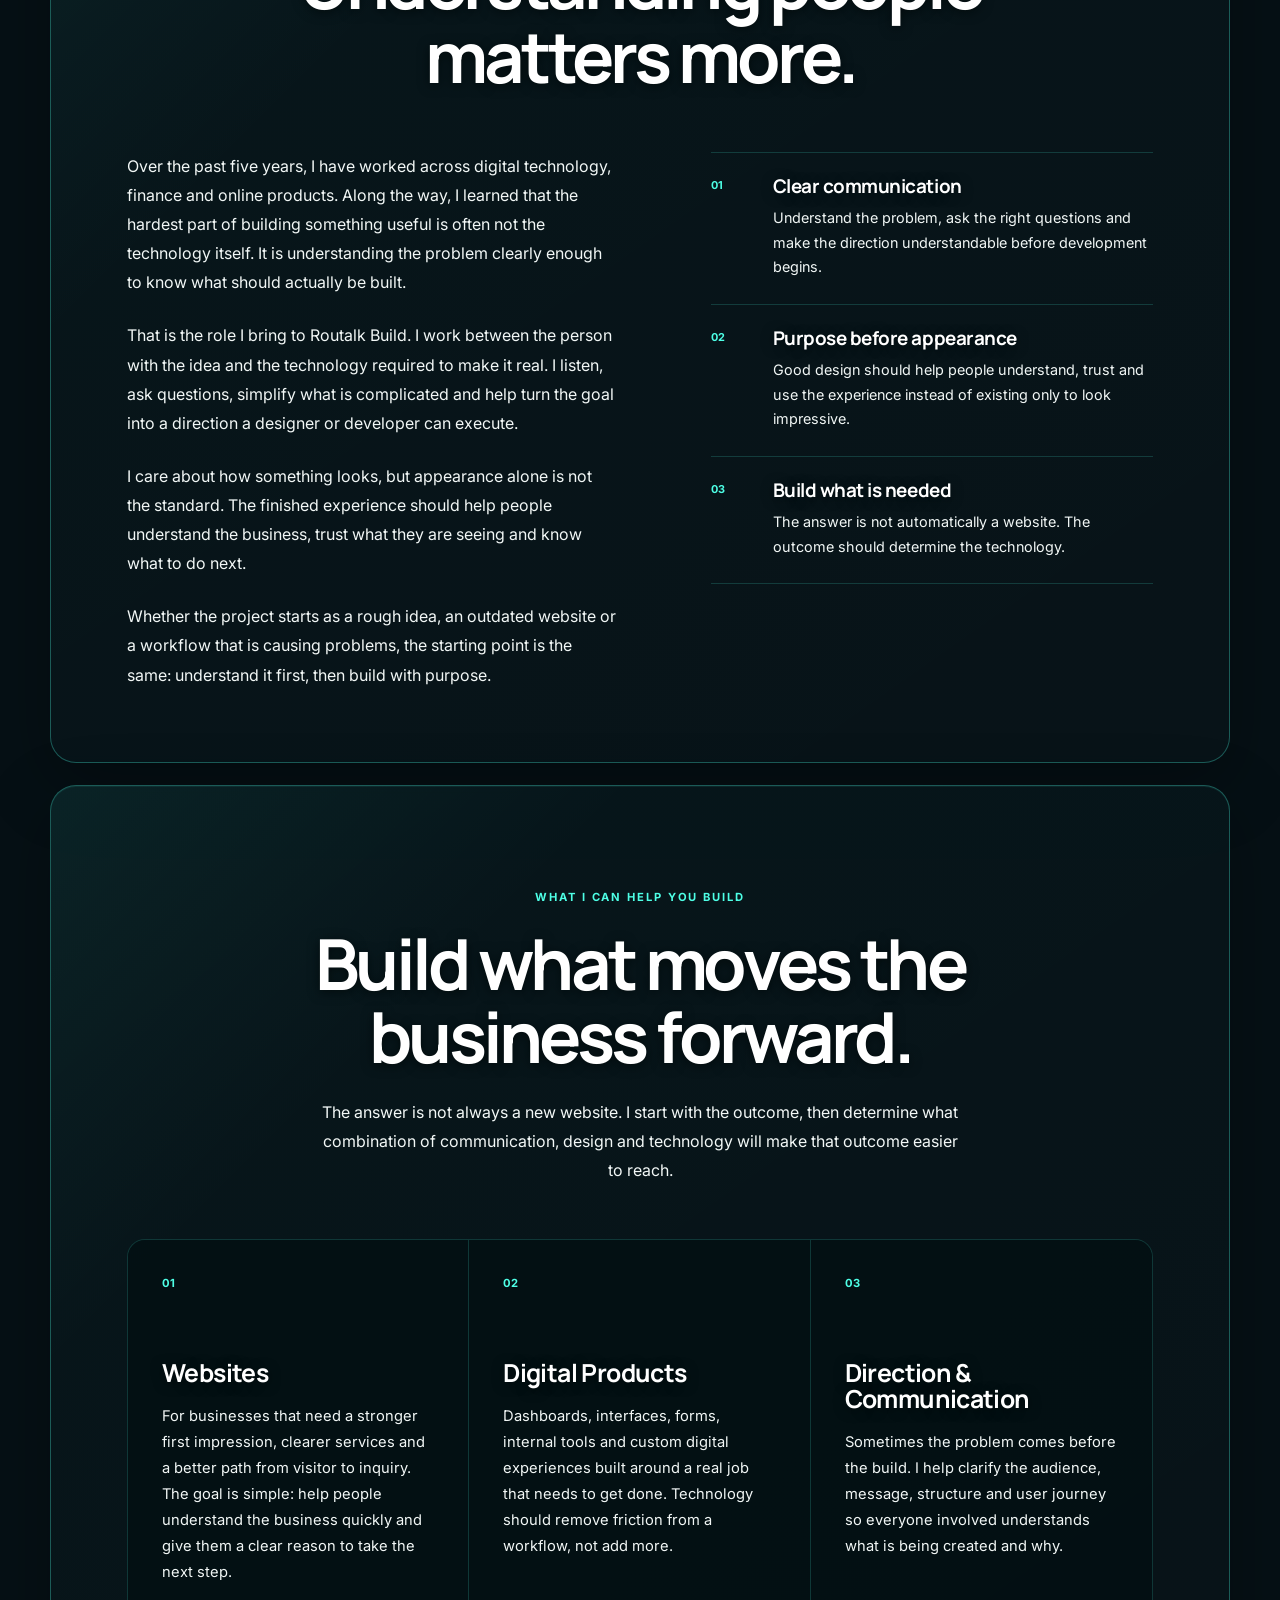
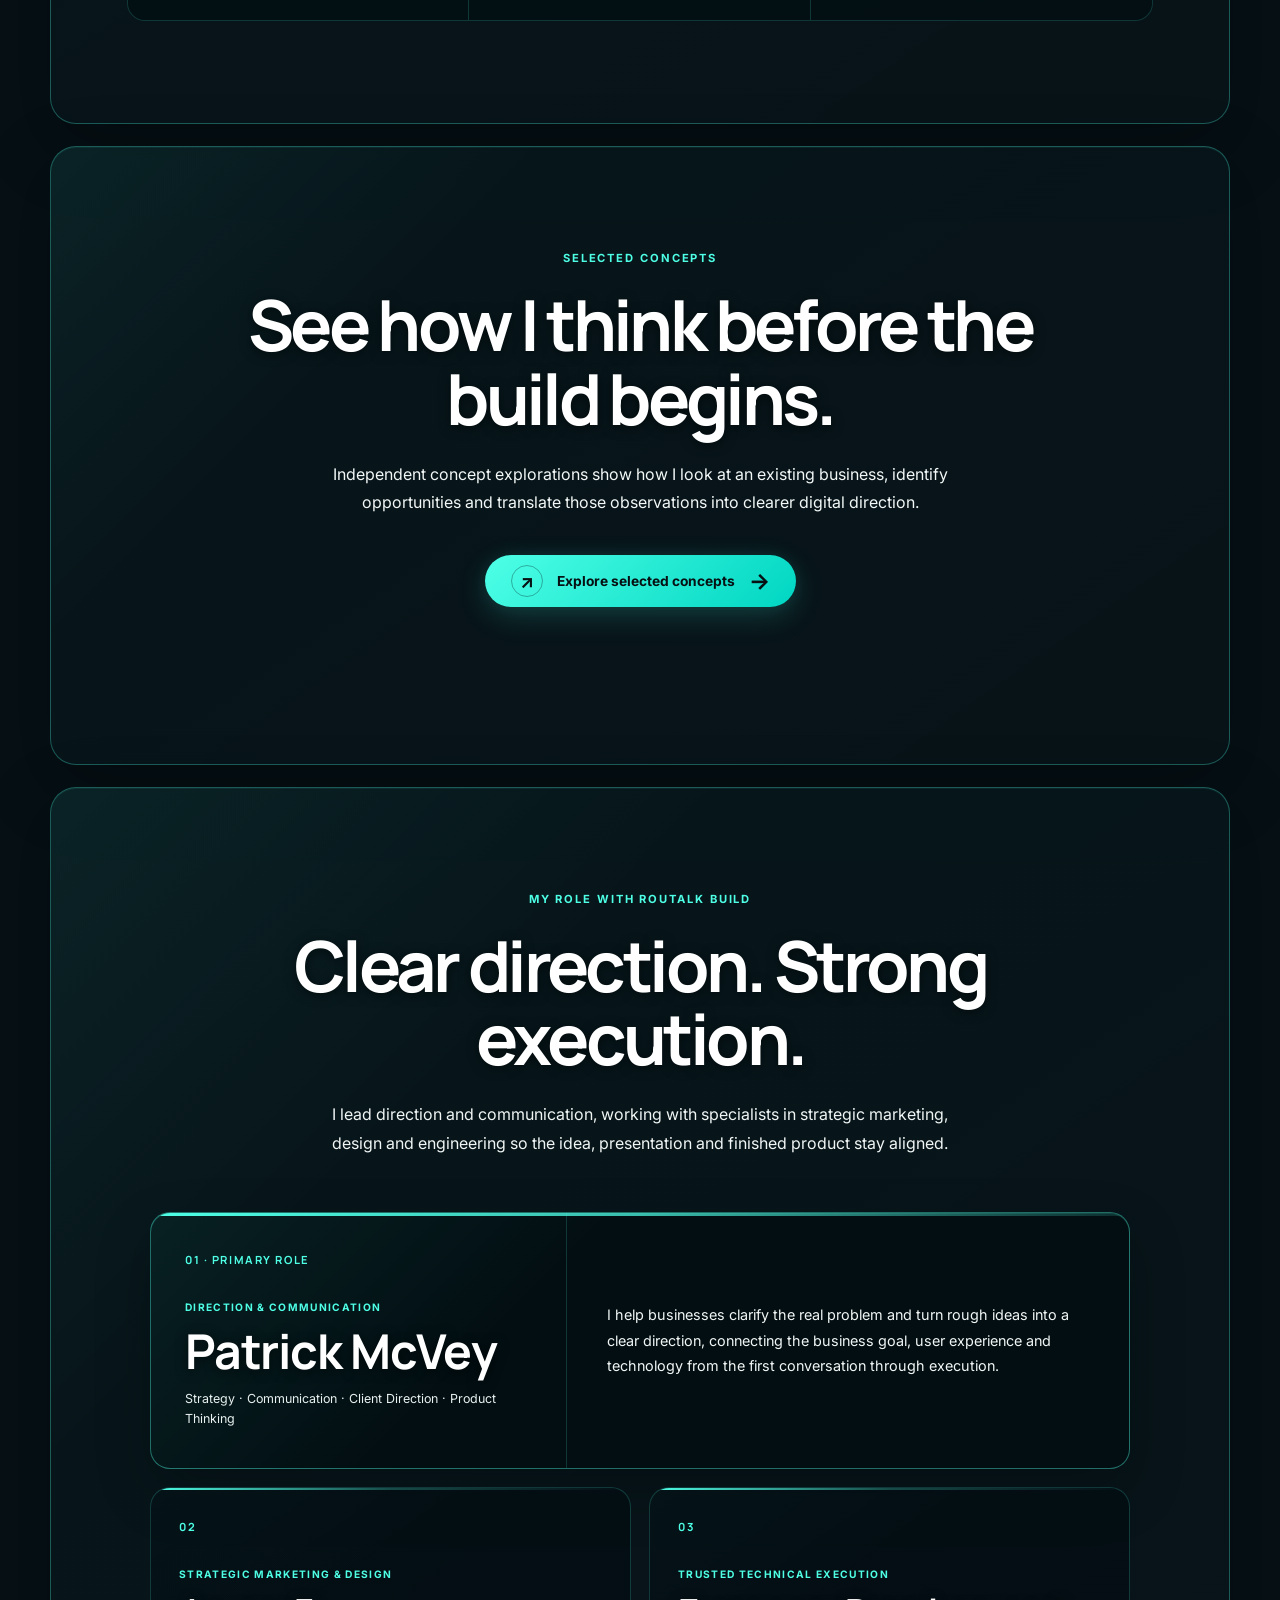
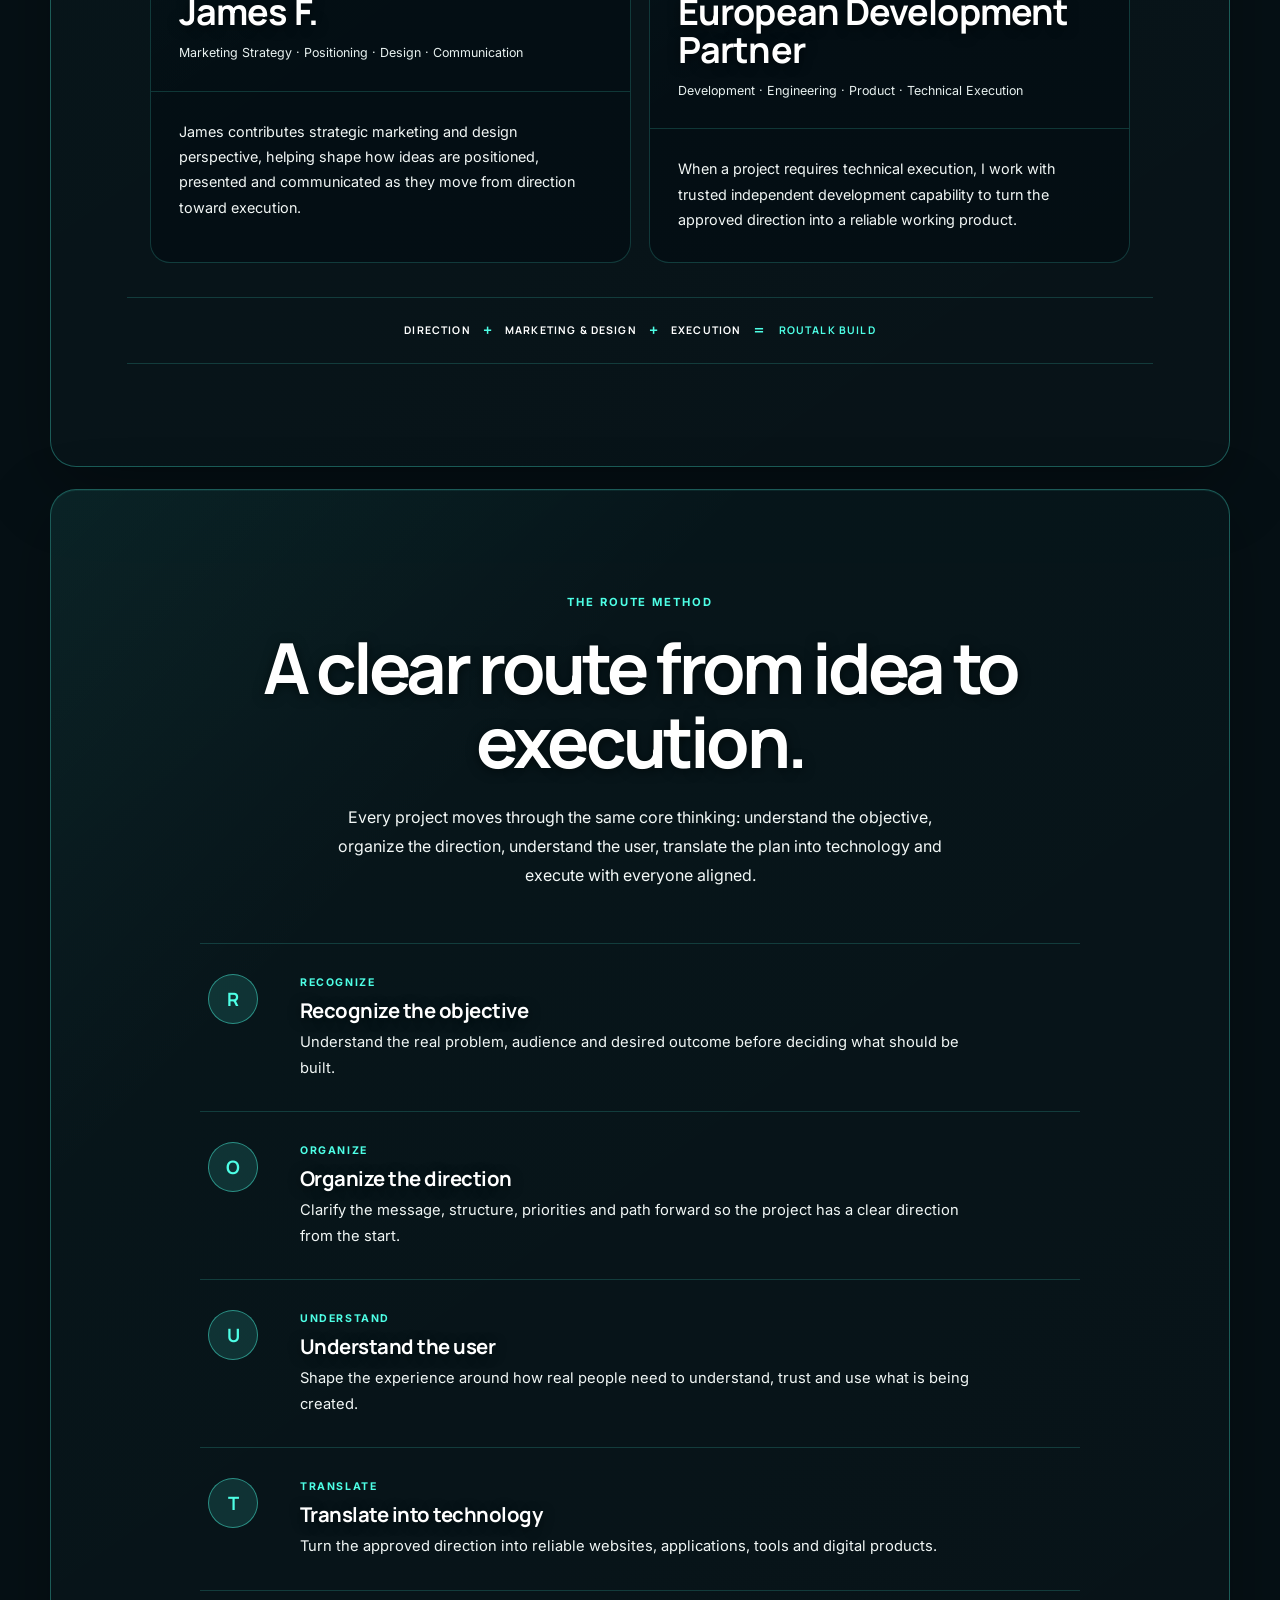
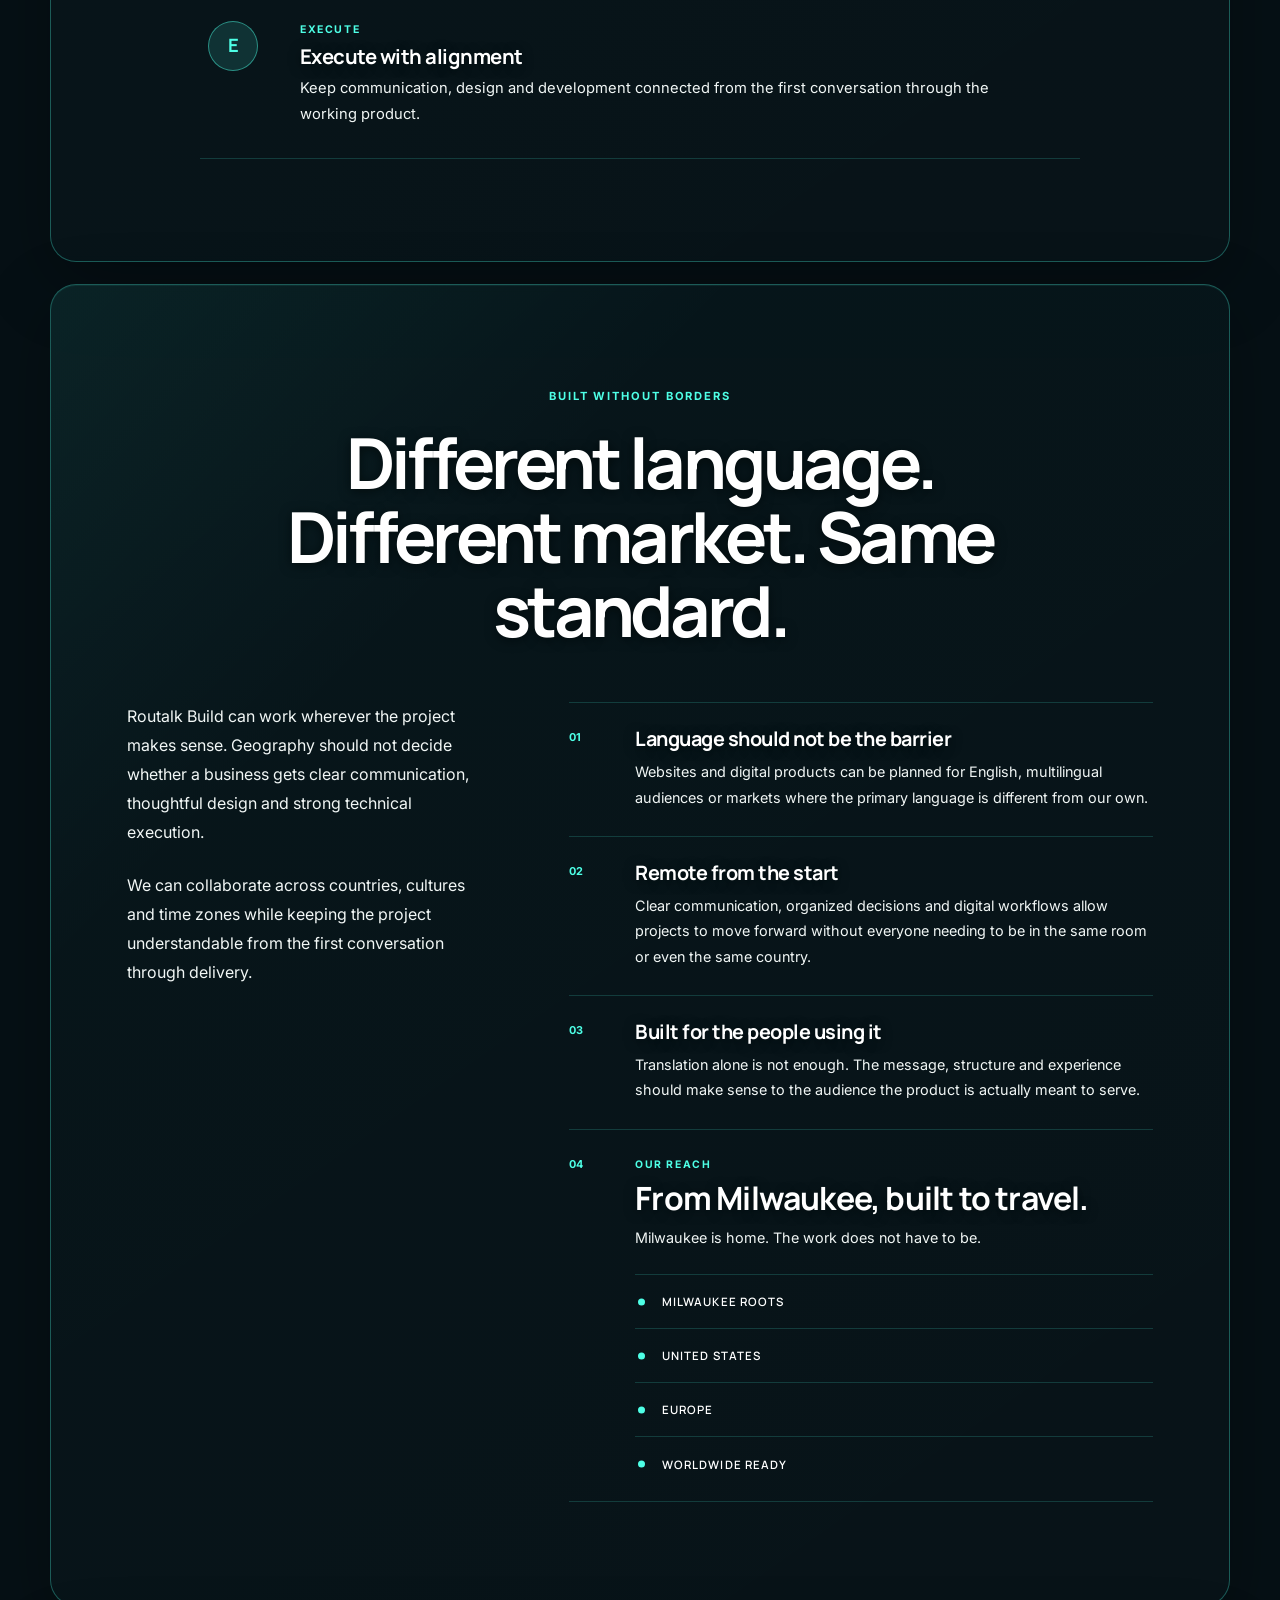
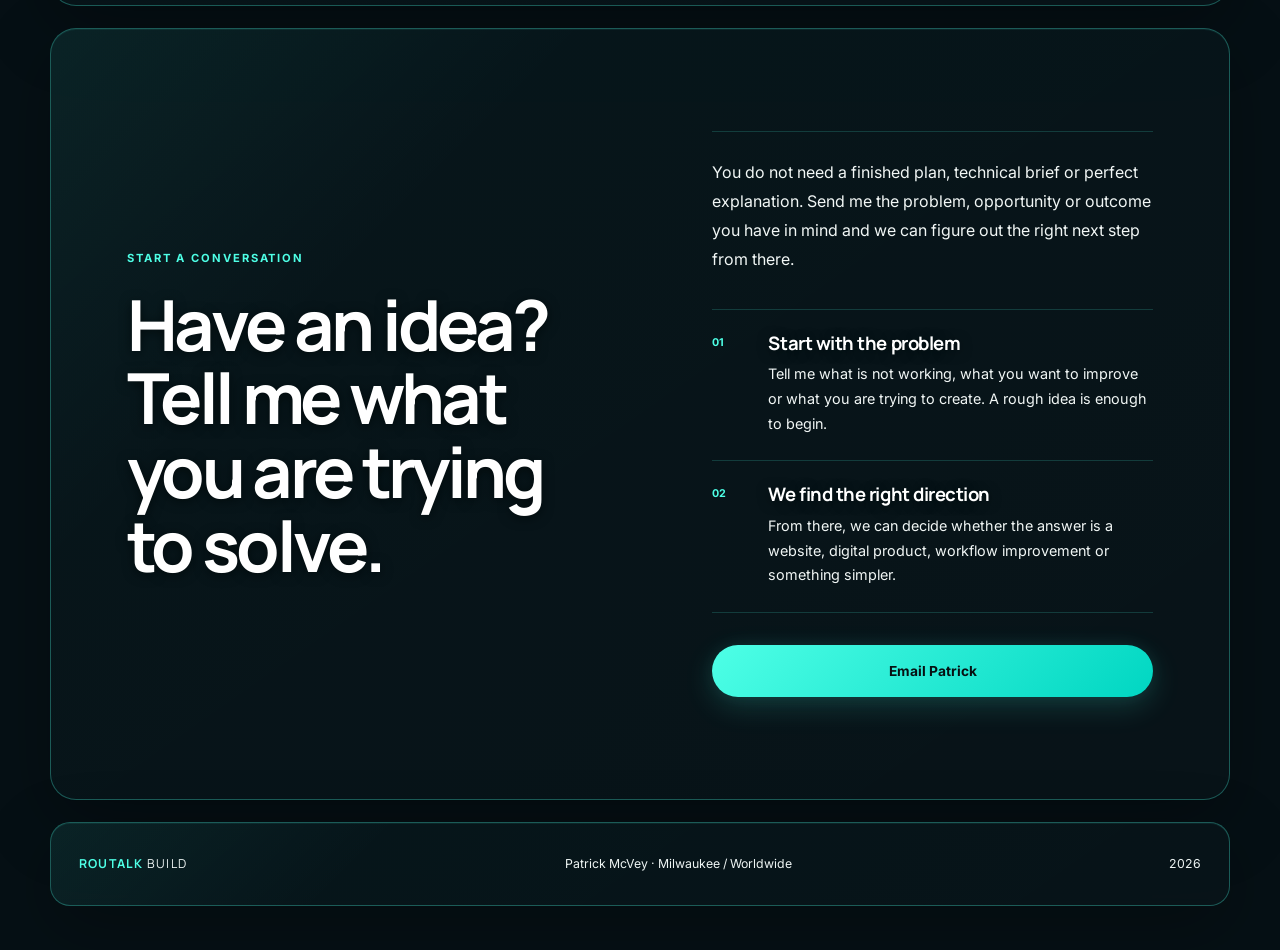
==== commit 110ae1d7: "Replace old work section with updated content" ====
--- a/index.html
+++ b/index.html
@@ -4,7 +4,7 @@
 <section class="glass-panel hero"><div class="hero-intro"><nav class="hero-mini-nav" aria-label="Patrick McVey"><a href="#about">Patrick McVey</a><span>•</span><span>Milwaukee / Worldwide</span></nav><h1>I turn business problems<span>into clear digital direction<span class="hero-accent">.</span></span></h1><p class="hero-text">I help businesses understand what should be built, why it matters and how to move from a rough idea to something people can actually use.</p><div class="actions"><a href="#connect" class="button primary hero-button"><span class="button-icon" aria-hidden="true">↗</span><span class="button-label">Start a conversation</span><span class="button-arrow" aria-hidden="true">→</span></a><a href="#route" class="button secondary hero-button"><span class="button-icon chat-icon" aria-hidden="true">R</span><span class="button-label">See how I work</span><span class="button-arrow" aria-hidden="true">→</span></a></div><p class="eyebrow" style="margin-top:34px;margin-bottom:0;">Building with the Routalk philosophy.</p></div></section>
 <section class="glass-panel foundation-panel content-glass"><div class="foundation-list"><article class="foundation-item"><div class="foundation-icon" aria-hidden="true"><svg viewBox="0 0 64 64" fill="none"><circle cx="32" cy="32" r="27" stroke="currentColor" stroke-width="3"/><circle cx="32" cy="32" r="18" stroke="currentColor" stroke-width="3"/><circle cx="32" cy="32" r="8" stroke="currentColor" stroke-width="3"/><circle cx="32" cy="32" r="3.5" fill="currentColor"/></svg></div><div class="foundation-copy"><span class="foundation-number">01</span><h3>CLARITY FIRST</h3><p>Clear communication at the start creates alignment, reduces revisions, and saves time.</p></div></article><article class="foundation-item"><div class="foundation-icon" aria-hidden="true"><svg viewBox="0 0 64 64" fill="none"><rect x="9" y="34" width="10" height="21" rx="2" fill="currentColor"/><rect x="27" y="20" width="10" height="35" rx="2" fill="currentColor"/><rect x="45" y="27" width="10" height="28" rx="2" fill="currentColor"/><path d="M10 24L25 13L37 18L54 8" stroke="currentColor" stroke-width="3" stroke-linecap="round" stroke-linejoin="round"/></svg></div><div class="foundation-copy"><span class="foundation-number">02</span><h3>STRATEGIC FOCUS</h3><p>Every decision should support the real business objective, not add technology or complexity for its own sake.</p></div></article><article class="foundation-item"><div class="foundation-icon" aria-hidden="true"><svg viewBox="0 0 64 64" fill="none"><path d="M9 23L21 15L31 21L23 30L17 27L9 34" stroke="currentColor" stroke-width="3"/><path d="M55 23L43 15L33 21L41 30L47 27L55 34" stroke="currentColor" stroke-width="3"/><path d="M22 30L29 36C31 38 34 38 36 36L42 30" stroke="currentColor" stroke-width="3"/><path d="M26 39L31 44C33 46 36 46 38 44L45 37" stroke="currentColor" stroke-width="3"/></svg></div><div class="foundation-copy"><span class="foundation-number">03</span><h3>TRUE PARTNERSHIP</h3><p>Strong work comes from clear communication, shared expectations, and people staying aligned from idea to execution.</p></div></article></div></section>
 <section id="about" class="glass-panel content-glass section about-section"><div class="section-heading"><p class="eyebrow">ABOUT</p><h2>Technology matters. Understanding people matters more.</h2></div><div class="about-layout"><div class="copy about-copy"><p>Over the past five years, I have worked across digital technology, finance and online products. Along the way, I learned that the hardest part of building something useful is often not the technology itself. It is understanding the problem clearly enough to know what should actually be built.</p><p>That is the role I bring to Routalk Build. I work between the person with the idea and the technology required to make it real. I listen, ask questions, simplify what is complicated and help turn the goal into a direction a designer or developer can execute.</p><p>I care about how something looks, but appearance alone is not the standard. The finished experience should help people understand the business, trust what they are seeing and know what to do next.</p><p>Whether the project starts as a rough idea, an outdated website or a workflow that is causing problems, the starting point is the same: understand it first, then build with purpose.</p></div><div class="about-principles"><article class="principle"><span>01</span><div><h3>Clear communication</h3><p>Understand the problem, ask the right questions and make the direction understandable before development begins.</p></div></article><article class="principle"><span>02</span><div><h3>Purpose before appearance</h3><p>Good design should help people understand, trust and use the experience instead of existing only to look impressive.</p></div></article><article class="principle"><span>03</span><div><h3>Build what is needed</h3><p>The answer is not automatically a website. The outcome should determine the technology.</p></div></article></div></div></section>
-<section id="work" class="glass-panel content-glass section work-section"><div class="section-heading centered-heading"><p class="eyebrow">WHAT I CAN HELP YOU BUILD</p><h2>Build what moves the business forward.</h2><p class="section-lead">The answer is not always a new website. I start with the outcome, then determine what combination of communication, design and technology will make that outcome easier to reach.</p></div><div class="services"><article class="service-card"><span class="service-number">01</span><h3>Websites</h3><p>For businesses that need a stronger first impression, clearer services and a better path from visitor to inquiry. The goal is simple: help people understand the business quickly and give them a clear reason to take the next step.</p></article><article class="service-card"><span class="service-number">02</span><h3>Digital Products</h3><p>Dashboards, interfaces, forms, internal tools and custom digital experiences built around a real job that needs to get done. Technology should remove friction from a workflow, not add more.</p></article><article class="service-card"><span class="service-number">03</span><h3>Direction &amp; Communication</h3><p>Sometimes the problem comes before the build. We help clarify the audience, message, structure and user journey so everyone involved understands what is being created and why.</p></article></div></section>
+<section id="work" class="glass-panel content-glass section work-section"><div class="section-heading centered-heading"><p class="eyebrow">WHAT I CAN HELP YOU BUILD</p><h2>Build what moves the business forward.</h2><p class="section-lead">The answer is not always a new website. I start with the outcome, then determine what combination of communication, design and technology will make that outcome easier to reach.</p></div><div class="services"><article class="service-card"><span class="service-number">01</span><h3>Websites</h3><p>For businesses that need a stronger first impression, clearer services and a better path from visitor to inquiry. The goal is simple: help people understand the business quickly and give them a clear reason to take the next step.</p></article><article class="service-card"><span class="service-number">02</span><h3>Digital Products</h3><p>Dashboards, interfaces, forms, internal tools and custom digital experiences built around a real job that needs to get done. Technology should remove friction from a workflow, not add more.</p></article><article class="service-card"><span class="service-number">03</span><h3>Direction &amp; Communication</h3><p>Sometimes the problem comes before the build. I help clarify the audience, message, structure and user journey so everyone involved understands what is being created and why.</p></article></div></section>
 <section class="glass-panel content-glass section route-section"><div class="section-heading centered-heading"><p class="eyebrow">SELECTED CONCEPTS</p><h2>See how I think before the build begins.</h2><p class="section-lead">Independent concept explorations show how I look at an existing business, identify opportunities and translate those observations into clearer digital direction.</p><div class="actions" style="justify-content:center;margin-left:auto;margin-right:auto;"><a href="concepts.html" class="button primary hero-button"><span class="button-icon" aria-hidden="true">↗</span><span class="button-label">Explore selected concepts</span><span class="button-arrow" aria-hidden="true">→</span></a></div></div></section>
 <section class="glass-panel content-glass section team-section"><div class="team-heading"><p class="eyebrow">MY ROLE WITH ROUTALK BUILD</p><h2>Clear direction. Strong execution.</h2><p>I lead direction and communication, working with specialists in strategic marketing, design and engineering so the idea, presentation and finished product stay aligned.</p></div><div class="team-grid"><article class="team-card team-card-primary"><div class="team-card-top"><span class="team-number">01 · PRIMARY ROLE</span><p class="team-role">DIRECTION &amp; COMMUNICATION</p><h3>Patrick McVey</h3><p class="team-skills">Strategy · Communication · Client Direction · Product Thinking</p></div><div class="team-copy"><p>I help businesses clarify the real problem and turn rough ideas into a clear direction, connecting the business goal, user experience and technology from the first conversation through execution.</p></div></article><article class="team-card team-card-support"><div class="team-card-top"><span class="team-number">02</span><p class="team-role">STRATEGIC MARKETING &amp; DESIGN</p><h3>James F.</h3><p class="team-skills">Marketing Strategy · Positioning · Design · Communication</p></div><div class="team-copy"><p>James contributes strategic marketing and design perspective, helping shape how ideas are positioned, presented and communicated as they move from direction toward execution.</p></div></article><article class="team-card team-card-support"><div class="team-card-top"><span class="team-number">03</span><p class="team-role">TRUSTED TECHNICAL EXECUTION</p><h3>European Development Partner</h3><p class="team-skills">Development · Engineering · Product · Technical Execution</p></div><div class="team-copy"><p>When a project requires technical execution, I work with trusted independent development capability to turn the approved direction into a reliable working product.</p></div></article></div><div class="team-bridge"><span>DIRECTION</span><strong>+</strong><span>MARKETING &amp; DESIGN</span><strong>+</strong><span>EXECUTION</span><strong>=</strong><span>ROUTALK BUILD</span></div></section>
 <section id="route" class="glass-panel content-glass section route-section"><div class="section-heading centered-heading"><p class="eyebrow">THE ROUTE METHOD</p><h2>A clear route from idea to execution.</h2><p class="section-lead">Every project moves through the same core thinking: understand the objective, organize the direction, understand the user, translate the plan into technology and execute with everyone aligned.</p></div><div class="route-grid"><article class="route-step"><span class="route-letter">R</span><div><p class="route-label">RECOGNIZE</p><h3>Recognize the objective</h3><p>Understand the real problem, audience and desired outcome before deciding what should be built.</p></div></article><article class="route-step"><span class="route-letter">O</span><div><p class="route-label">ORGANIZE</p><h3>Organize the direction</h3><p>Clarify the message, structure, priorities and path forward so the project has a clear direction from the start.</p></div></article><article class="route-step"><span class="route-letter">U</span><div><p class="route-label">UNDERSTAND</p><h3>Understand the user</h3><p>Shape the experience around how real people need to understand, trust and use what is being created.</p></div></article><article class="route-step"><span class="route-letter">T</span><div><p class="route-label">TRANSLATE</p><h3>Translate into technology</h3><p>Turn the approved direction into reliable websites, applications, tools and digital products.</p></div></article><article class="route-step"><span class="route-letter">E</span><div><p class="route-label">EXECUTE</p><h3>Execute with alignment</h3><p>Keep communication, design and development connected from the first conversation through the working product.</p></div></article></div></section>
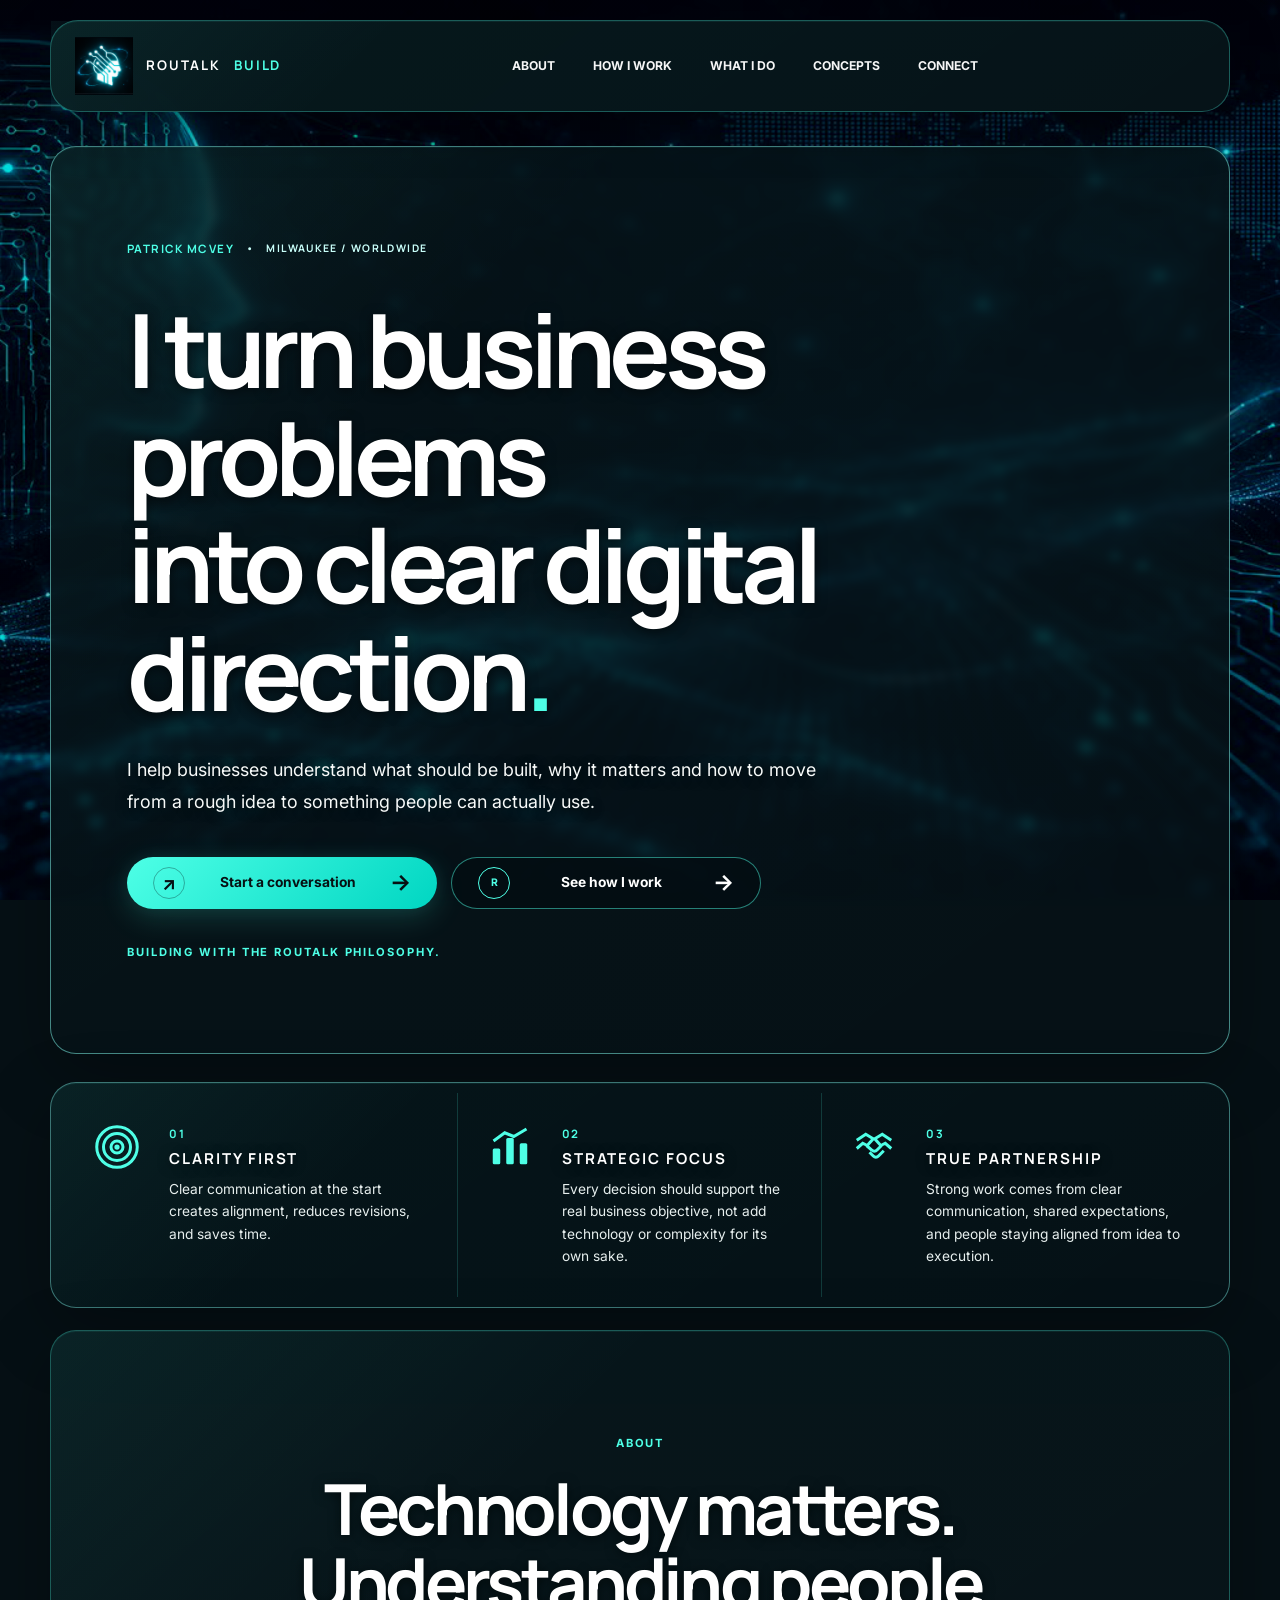
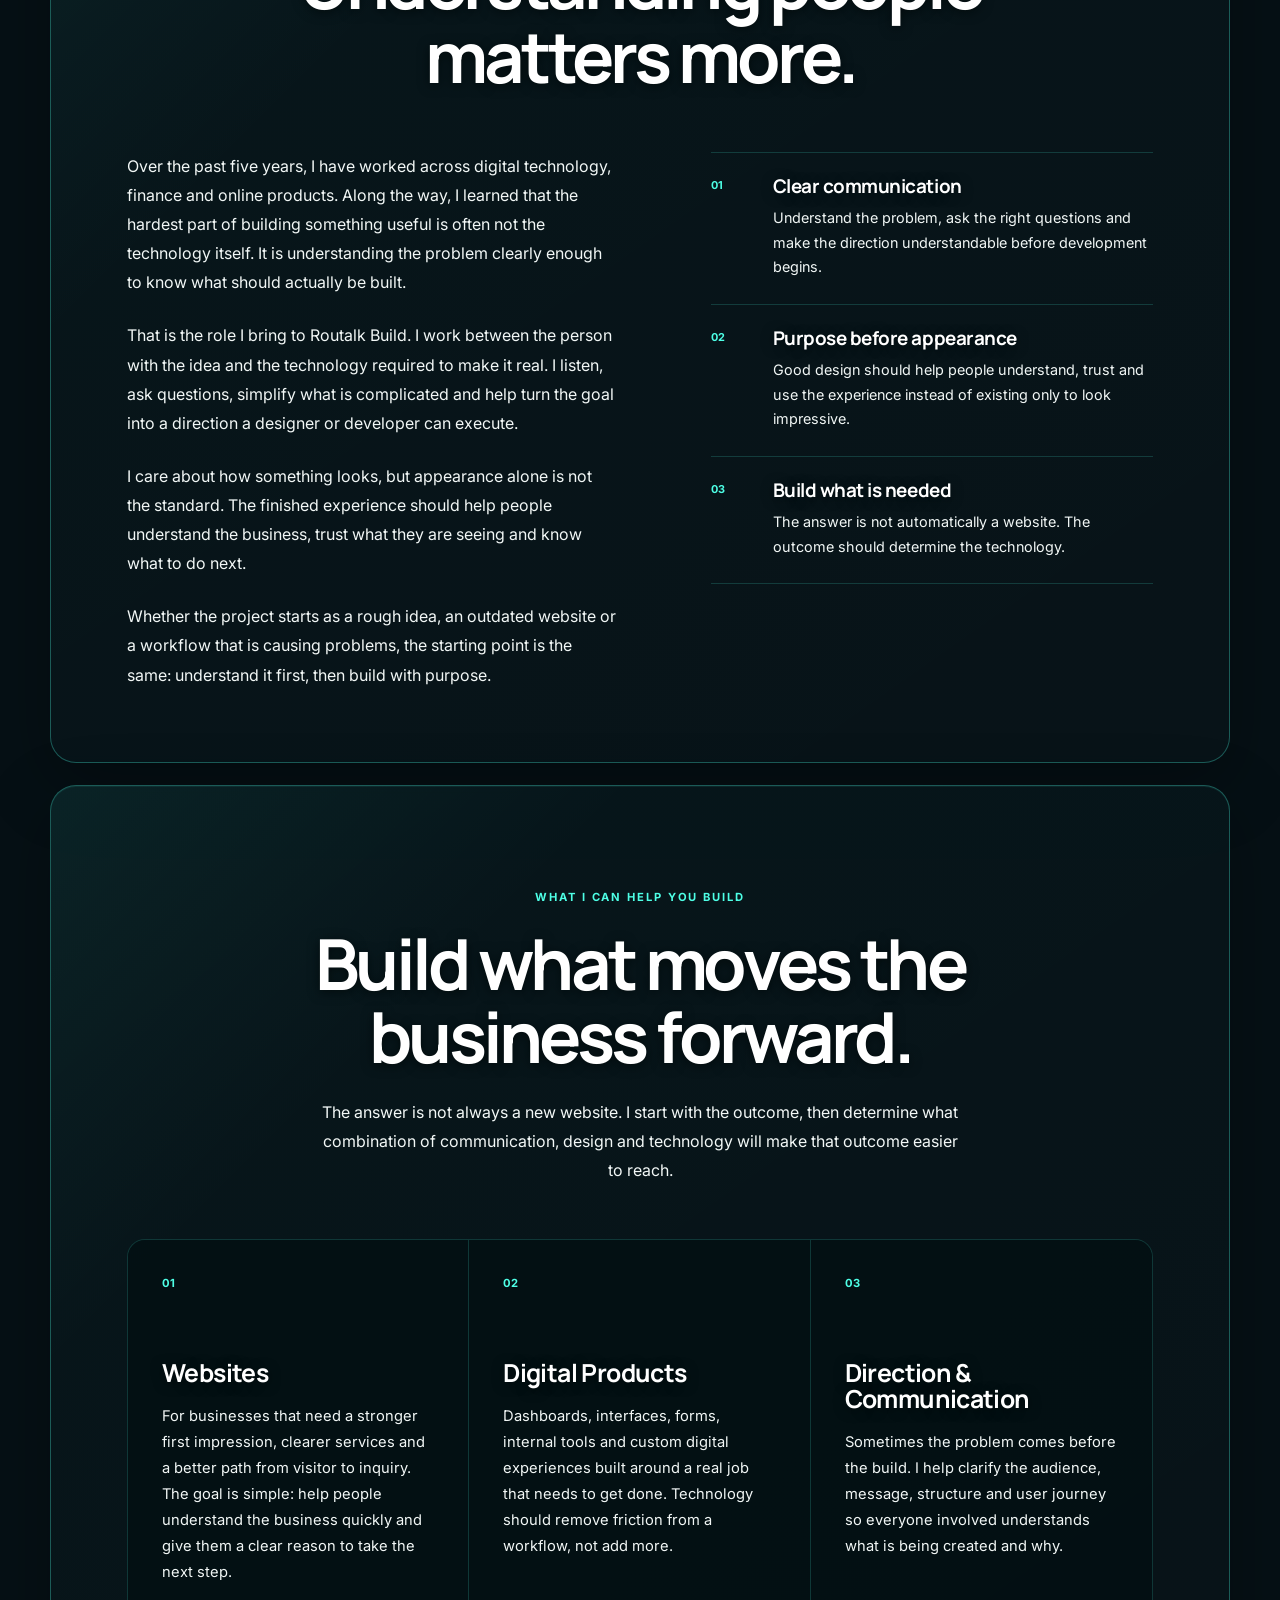
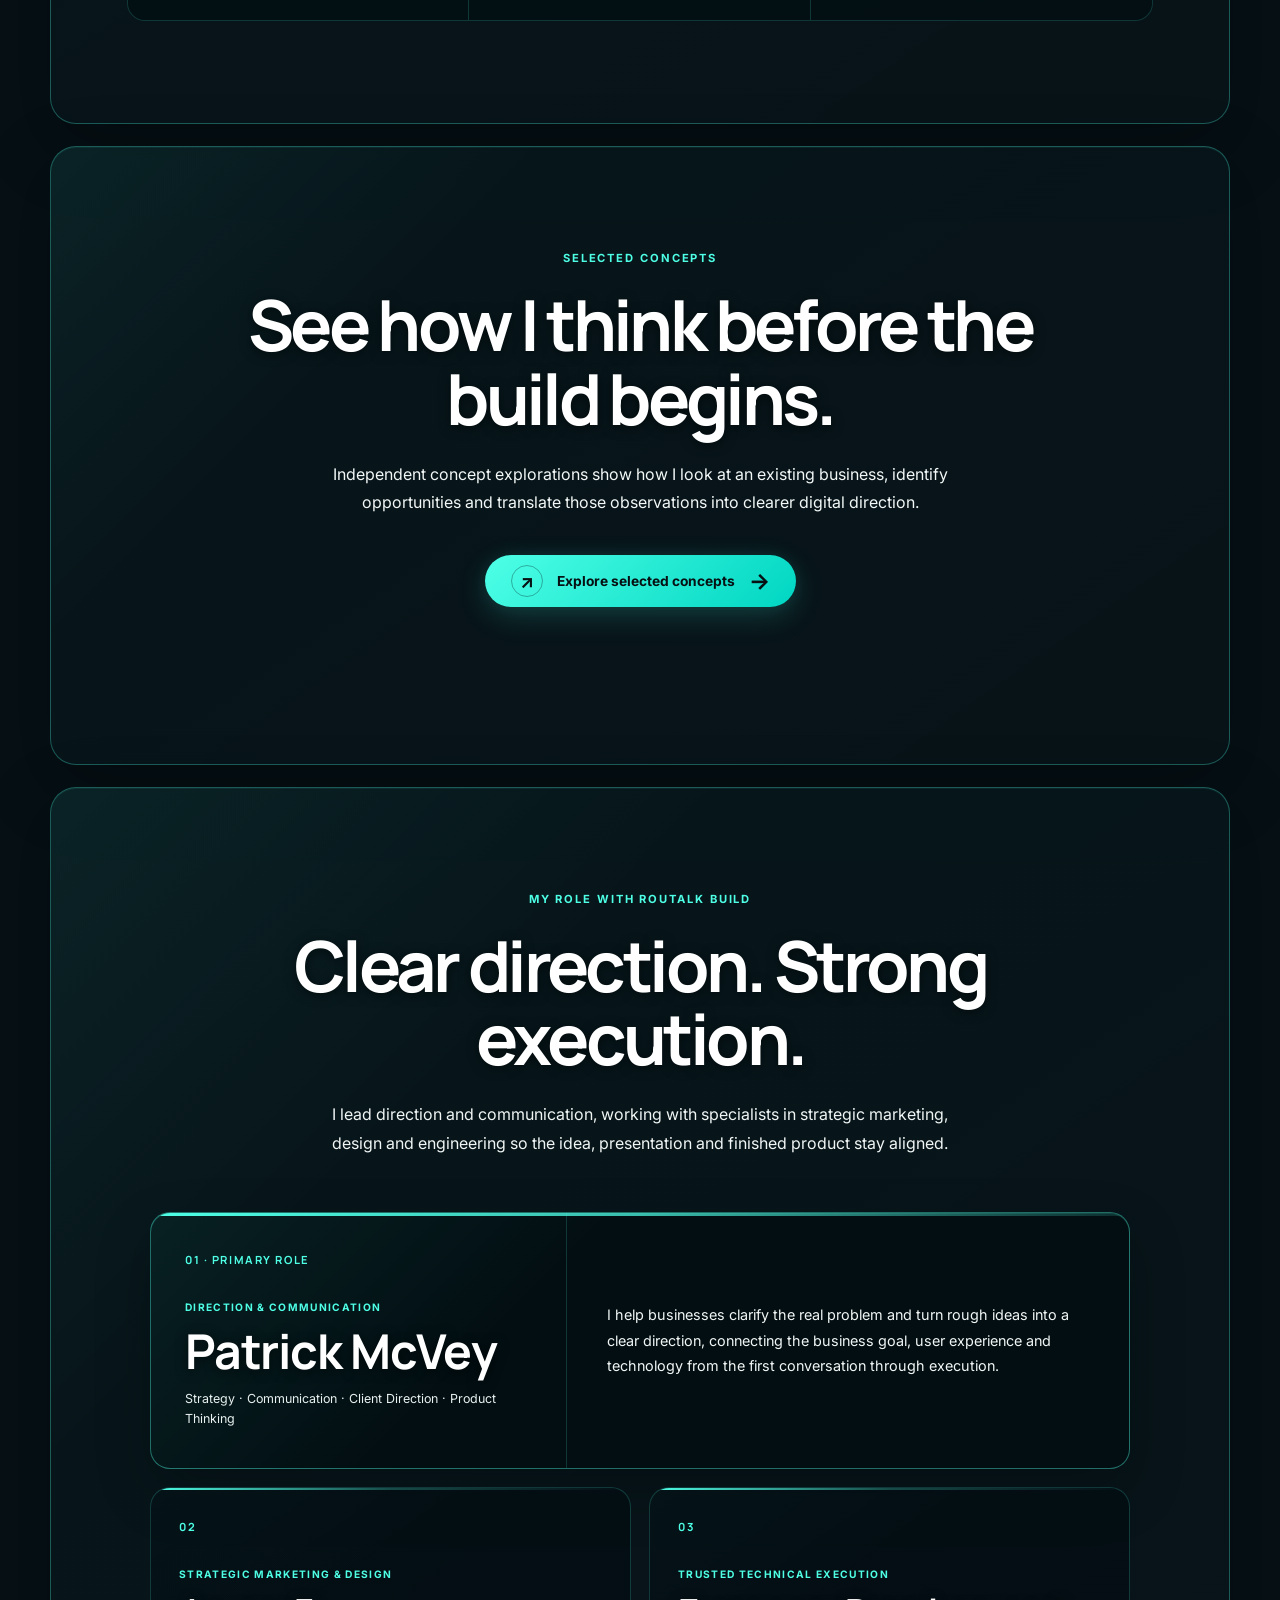
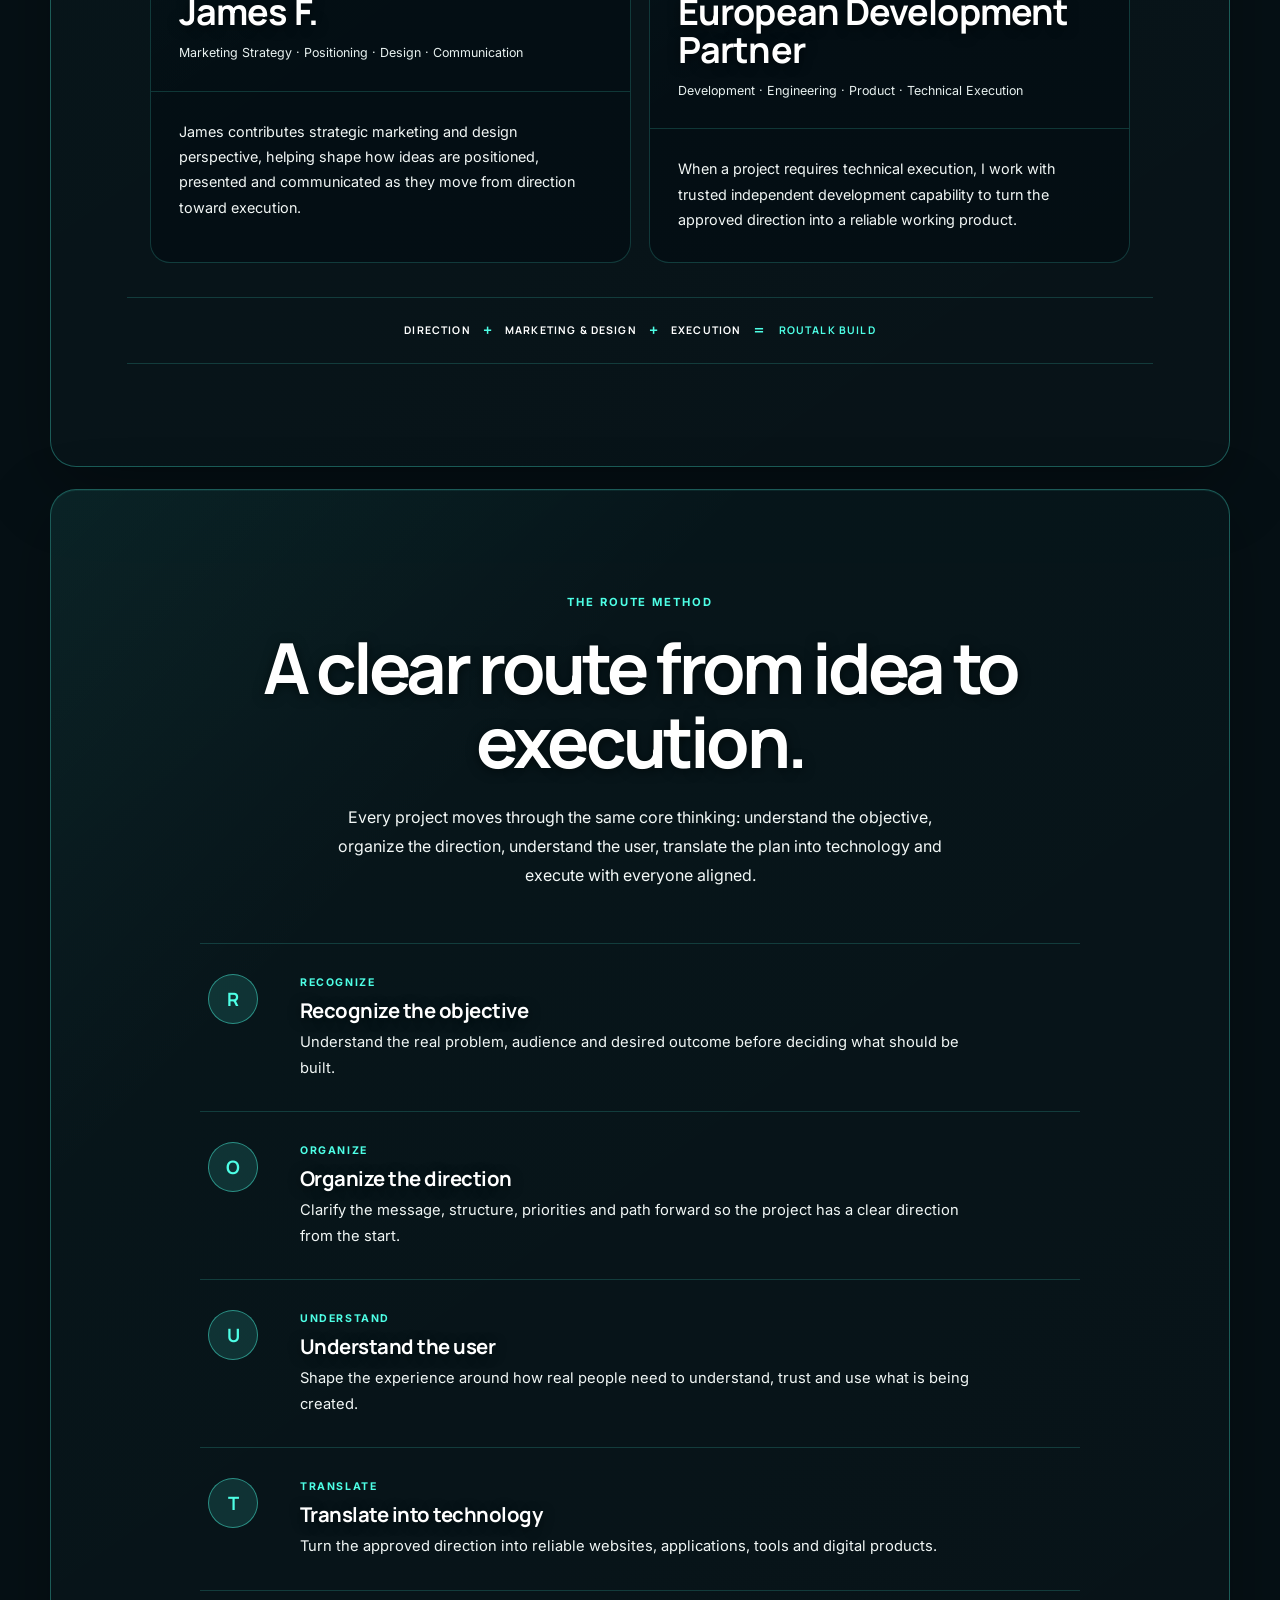
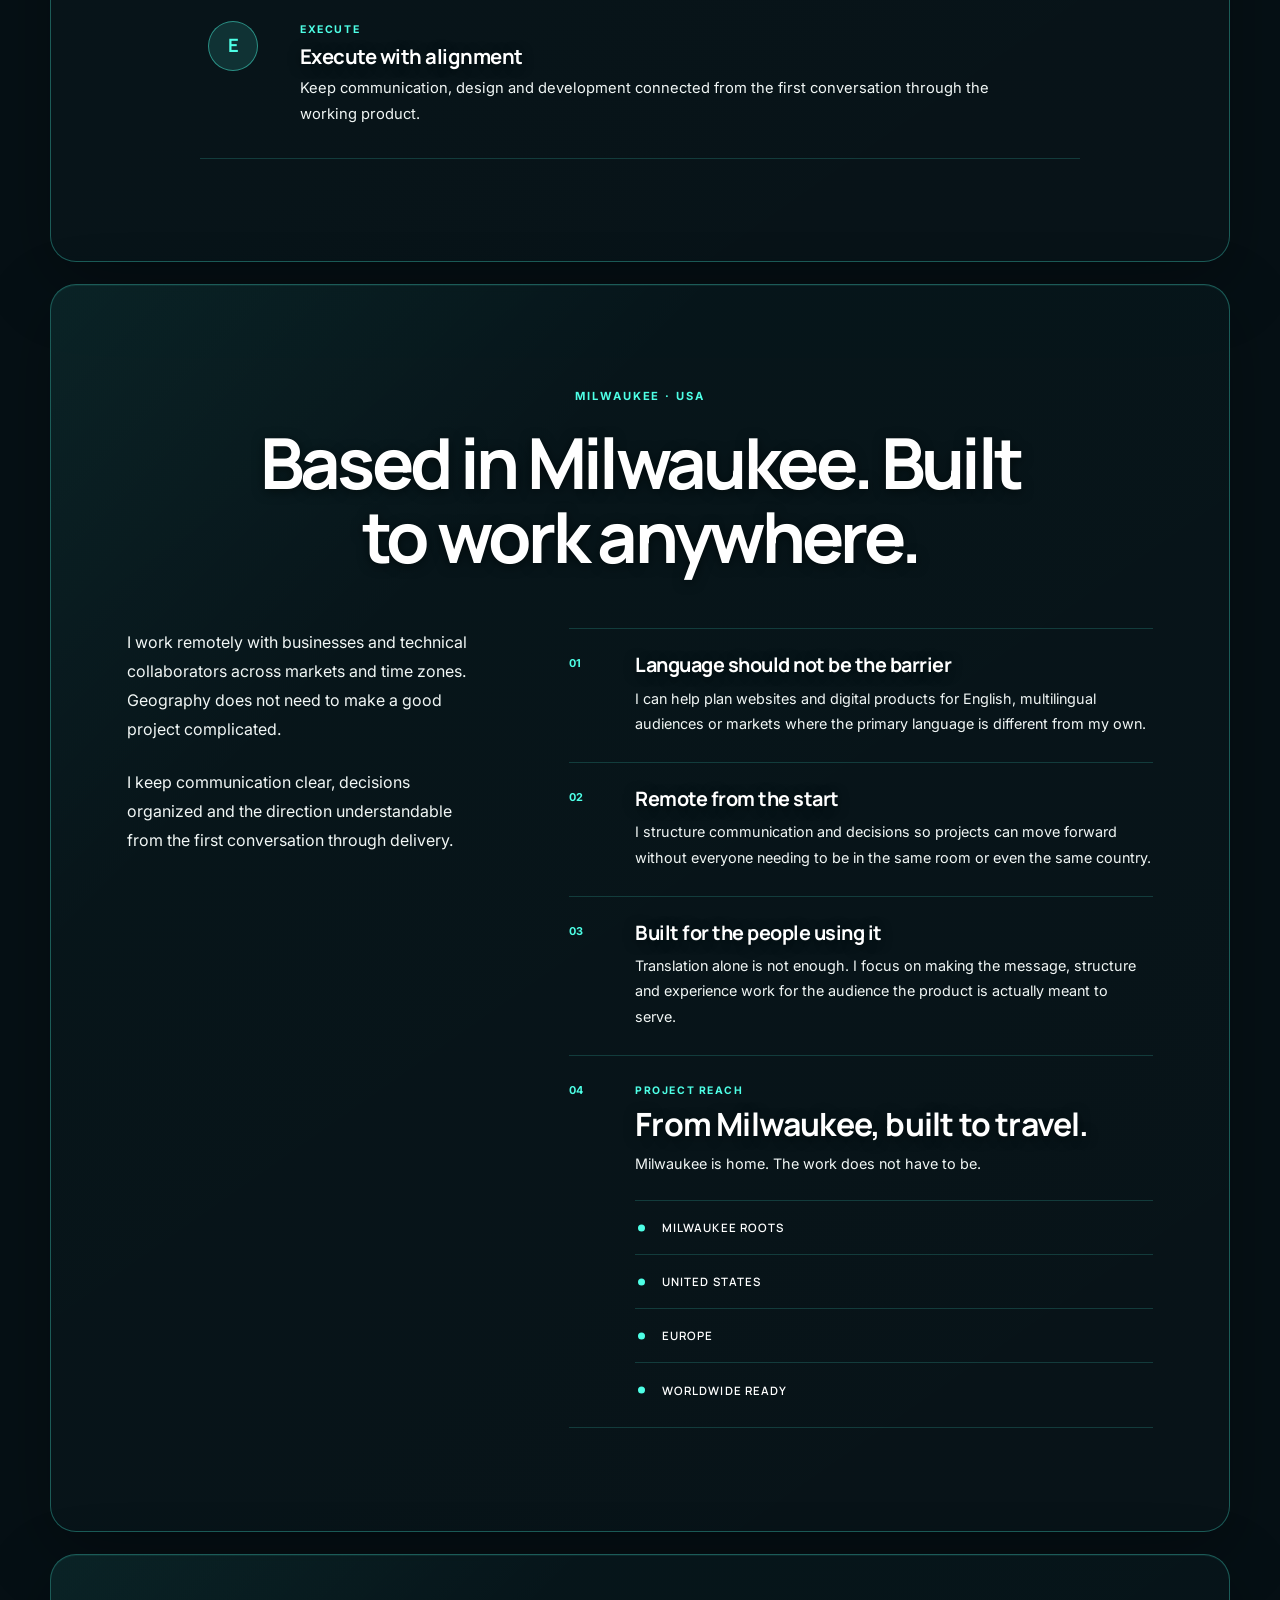
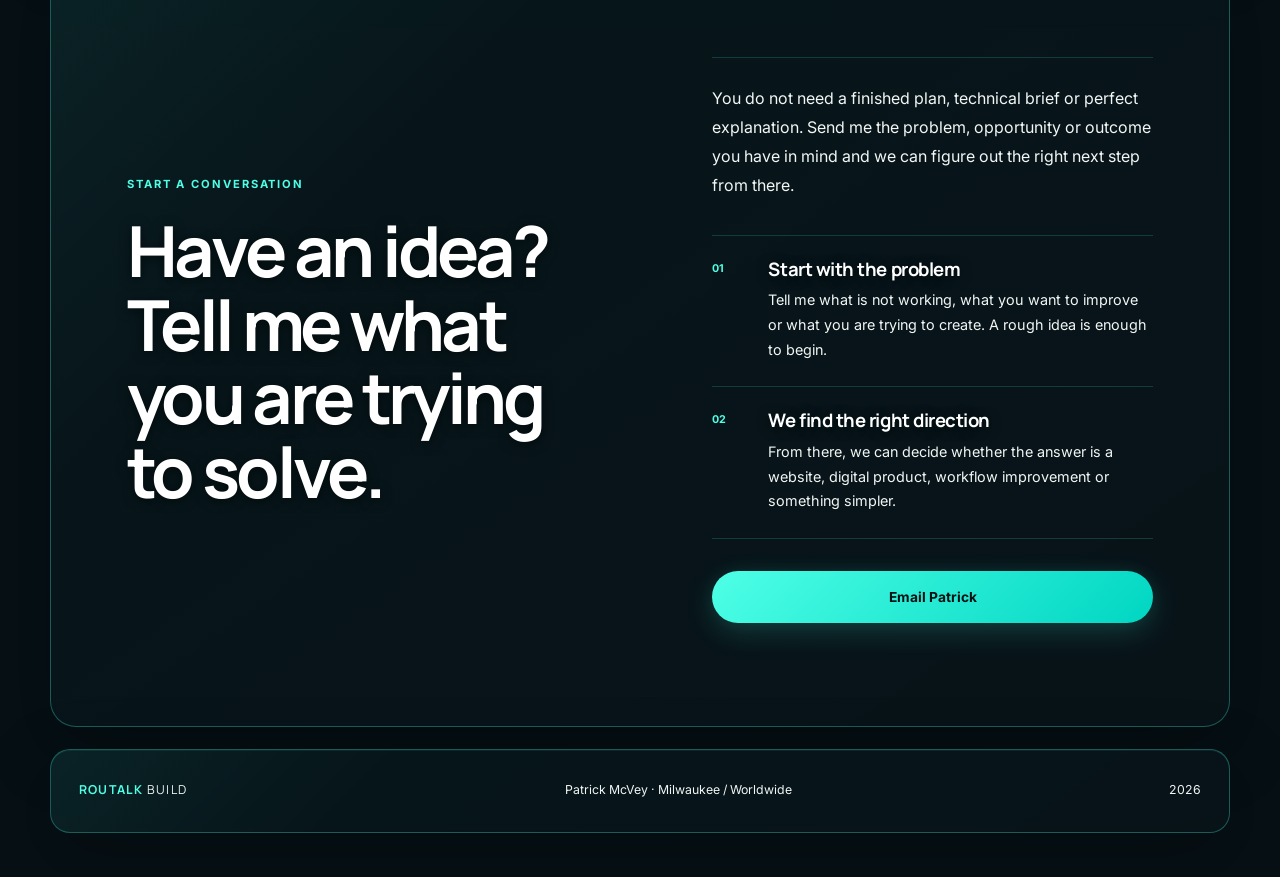
==== commit 32cd7b8e: "Revise hero and foundation sections in index.html Updated hero and foundation sections for improved " ====
--- a/index.html
+++ b/index.html
@@ -1,13 +1,23 @@
 <!DOCTYPE html><html lang="en"><head><meta charset="UTF-8"><meta name="viewport" content="width=device-width,initial-scale=1.0"><title>Patrick McVey | Routalk Build</title><meta name="description" content="Patrick McVey | Routalk Build. Communication, websites, digital products and technology built around clear outcomes."><meta name="author" content="Patrick McVey"><meta name="robots" content="index, follow"><link rel="canonical" href="https://pj-routalk.vercel.app/"><link rel="icon" href="/favicon.ico" sizes="any"><link rel="icon" type="image/png" sizes="32x32" href="/favicon-32x32.png"><link rel="icon" type="image/png" sizes="192x192" href="/favicon-192x192.png"><link rel="apple-touch-icon" sizes="180x180" href="/apple-touch-icon.png"><meta property="og:type" content="website"><meta property="og:site_name" content="Routalk Build"><meta property="og:title" content="Patrick McVey | Routalk Build"><meta property="og:description" content="Communication, websites, digital products and technology built around clear outcomes."><meta property="og:url" content="https://pj-routalk.vercel.app/"><meta property="og:image" content="https://pj-routalk.vercel.app/og-image-1.jpg"><meta property="og:image:secure_url" content="https://pj-routalk.vercel.app/og-image-1.jpg"><meta property="og:image:type" content="image/jpeg"><meta property="og:image:width" content="1200"><meta property="og:image:height" content="630"><meta property="og:image:alt" content="Patrick McVey and Routalk Build"><meta name="twitter:card" content="summary_large_image"><meta name="twitter:title" content="Patrick McVey | Routalk Build"><meta name="twitter:description" content="Communication, websites, digital products and technology built around clear outcomes."><meta name="twitter:image" content="https://pj-routalk.vercel.app/og-image-1.jpg"><meta name="twitter:image:alt" content="Patrick McVey and Routalk Build"><link rel="preconnect" href="https://fonts.googleapis.com"><link rel="preconnect" href="https://fonts.gstatic.com" crossorigin><link href="https://fonts.googleapis.com/css2?family=Inter:wght@400;500;600;700&family=Manrope:wght@500;600;700&display=swap" rel="stylesheet"><link rel="stylesheet" href="styles.css"></head><body>
 <div class="site-background" aria-hidden="true"><video class="background-video background-desktop" autoplay muted loop playsinline preload="auto"><source src="routalk-background-motion.webm" type="video/webm"></video><video class="background-video background-mobile" autoplay muted loop playsinline preload="auto"><source src="routalk-background-motion.webm" type="video/webm"></video><div class="background-overlay"></div></div><main id="top" class="site-shell">
 <header class="glass-panel site-header"><a href="#top" class="brand"><img src="/favicon-512x512.png" alt="Routalk" width="62" height="62"><span>ROUTALK</span><strong>BUILD</strong></a><nav class="site-nav" aria-label="Main navigation"><a href="#about">About</a><a href="#route">How I Work</a><a href="#work">What I Do</a><a href="concepts.html">Concepts</a><a href="#connect">Connect</a></nav><div class="header-actions"><button class="menu-toggle" type="button" aria-label="Open navigation menu" aria-expanded="false" aria-controls="mobile-menu"><span></span><span></span><span></span></button></div><nav id="mobile-menu" class="mobile-menu" aria-label="Mobile navigation" aria-hidden="true"><a href="#about">About</a><a href="#route">How I Work</a><a href="#work">What I Do</a><a href="concepts.html">Concepts</a><a href="#connect">Connect</a></nav></header>
-<section class="glass-panel hero"><div class="hero-intro"><nav class="hero-mini-nav" aria-label="Patrick McVey"><a href="#about">Patrick McVey</a><span>•</span><span>Milwaukee / Worldwide</span></nav><h1>I turn business problems<span>into clear digital direction<span class="hero-accent">.</span></span></h1><p class="hero-text">I help businesses understand what should be built, why it matters and how to move from a rough idea to something people can actually use.</p><div class="actions"><a href="#connect" class="button primary hero-button"><span class="button-icon" aria-hidden="true">↗</span><span class="button-label">Start a conversation</span><span class="button-arrow" aria-hidden="true">→</span></a><a href="#route" class="button secondary hero-button"><span class="button-icon chat-icon" aria-hidden="true">R</span><span class="button-label">See how I work</span><span class="button-arrow" aria-hidden="true">→</span></a></div><p class="eyebrow" style="margin-top:34px;margin-bottom:0;">Building with the Routalk philosophy.</p></div></section>
-<section class="glass-panel foundation-panel content-glass"><div class="foundation-list"><article class="foundation-item"><div class="foundation-icon" aria-hidden="true"><svg viewBox="0 0 64 64" fill="none"><circle cx="32" cy="32" r="27" stroke="currentColor" stroke-width="3"/><circle cx="32" cy="32" r="18" stroke="currentColor" stroke-width="3"/><circle cx="32" cy="32" r="8" stroke="currentColor" stroke-width="3"/><circle cx="32" cy="32" r="3.5" fill="currentColor"/></svg></div><div class="foundation-copy"><span class="foundation-number">01</span><h3>CLARITY FIRST</h3><p>Clear communication at the start creates alignment, reduces revisions, and saves time.</p></div></article><article class="foundation-item"><div class="foundation-icon" aria-hidden="true"><svg viewBox="0 0 64 64" fill="none"><rect x="9" y="34" width="10" height="21" rx="2" fill="currentColor"/><rect x="27" y="20" width="10" height="35" rx="2" fill="currentColor"/><rect x="45" y="27" width="10" height="28" rx="2" fill="currentColor"/><path d="M10 24L25 13L37 18L54 8" stroke="currentColor" stroke-width="3" stroke-linecap="round" stroke-linejoin="round"/></svg></div><div class="foundation-copy"><span class="foundation-number">02</span><h3>STRATEGIC FOCUS</h3><p>Every decision should support the real business objective, not add technology or complexity for its own sake.</p></div></article><article class="foundation-item"><div class="foundation-icon" aria-hidden="true"><svg viewBox="0 0 64 64" fill="none"><path d="M9 23L21 15L31 21L23 30L17 27L9 34" stroke="currentColor" stroke-width="3"/><path d="M55 23L43 15L33 21L41 30L47 27L55 34" stroke="currentColor" stroke-width="3"/><path d="M22 30L29 36C31 38 34 38 36 36L42 30" stroke="currentColor" stroke-width="3"/><path d="M26 39L31 44C33 46 36 46 38 44L45 37" stroke="currentColor" stroke-width="3"/></svg></div><div class="foundation-copy"><span class="foundation-number">03</span><h3>TRUE PARTNERSHIP</h3><p>Strong work comes from clear communication, shared expectations, and people staying aligned from idea to execution.</p></div></article></div></section>
+
+<section class="glass-panel hero"><div class="hero-intro"><nav class="hero-mini-nav" aria-label="Patrick McVey"><a href="#about">Patrick McVey</a><span>•</span><span>Milwaukee / Worldwide</span></nav><h1>I turn business problems<span>into clear digital direction<span class="hero-accent">.</span></span></h1><p class="hero-text">I help businesses understand what should be built, why it matters and how to move from a rough idea to something people can actually use.</p><div class="actions"><a href="#connect" class="button primary hero-button"><span class="button-icon">↗</span><span class="button-label">Start a conversation</span><span class="button-arrow">→</span></a><a href="#route" class="button secondary hero-button"><span class="button-icon chat-icon">R</span><span class="button-label">See how I work</span><span class="button-arrow">→</span></a></div><p class="eyebrow" style="margin-top:34px;margin-bottom:0;">Building with the Routalk philosophy.</p></div></section>
+
+<section class="glass-panel foundation-panel content-glass"><div class="foundation-list"><article class="foundation-item"><div class="foundation-icon"><svg viewBox="0 0 64 64" fill="none"><circle cx="32" cy="32" r="27" stroke="currentColor" stroke-width="3"/><circle cx="32" cy="32" r="18" stroke="currentColor" stroke-width="3"/><circle cx="32" cy="32" r="8" stroke="currentColor" stroke-width="3"/><circle cx="32" cy="32" r="3.5" fill="currentColor"/></svg></div><div class="foundation-copy"><span class="foundation-number">01</span><h3>CLARITY FIRST</h3><p>Clear communication at the start creates alignment, reduces revisions, and saves time.</p></div></article><article class="foundation-item"><div class="foundation-icon"><svg viewBox="0 0 64 64" fill="none"><rect x="9" y="34" width="10" height="21" rx="2" fill="currentColor"/><rect x="27" y="20" width="10" height="35" rx="2" fill="currentColor"/><rect x="45" y="27" width="10" height="28" rx="2" fill="currentColor"/><path d="M10 24L25 13L37 18L54 8" stroke="currentColor" stroke-width="3"/></svg></div><div class="foundation-copy"><span class="foundation-number">02</span><h3>STRATEGIC FOCUS</h3><p>Every decision should support the real business objective, not add technology or complexity for its own sake.</p></div></article><article class="foundation-item"><div class="foundation-icon"><svg viewBox="0 0 64 64" fill="none"><path d="M9 23L21 15L31 21L23 30L17 27L9 34" stroke="currentColor" stroke-width="3"/><path d="M55 23L43 15L33 21L41 30L47 27L55 34" stroke="currentColor" stroke-width="3"/><path d="M22 30L29 36C31 38 34 38 36 36L42 30" stroke="currentColor" stroke-width="3"/><path d="M26 39L31 44C33 46 36 46 38 44L45 37" stroke="currentColor" stroke-width="3"/></svg></div><div class="foundation-copy"><span class="foundation-number">03</span><h3>TRUE PARTNERSHIP</h3><p>Strong work comes from clear communication, shared expectations, and people staying aligned from idea to execution.</p></div></article></div></section>
+
 <section id="about" class="glass-panel content-glass section about-section"><div class="section-heading"><p class="eyebrow">ABOUT</p><h2>Technology matters. Understanding people matters more.</h2></div><div class="about-layout"><div class="copy about-copy"><p>Over the past five years, I have worked across digital technology, finance and online products. Along the way, I learned that the hardest part of building something useful is often not the technology itself. It is understanding the problem clearly enough to know what should actually be built.</p><p>That is the role I bring to Routalk Build. I work between the person with the idea and the technology required to make it real. I listen, ask questions, simplify what is complicated and help turn the goal into a direction a designer or developer can execute.</p><p>I care about how something looks, but appearance alone is not the standard. The finished experience should help people understand the business, trust what they are seeing and know what to do next.</p><p>Whether the project starts as a rough idea, an outdated website or a workflow that is causing problems, the starting point is the same: understand it first, then build with purpose.</p></div><div class="about-principles"><article class="principle"><span>01</span><div><h3>Clear communication</h3><p>Understand the problem, ask the right questions and make the direction understandable before development begins.</p></div></article><article class="principle"><span>02</span><div><h3>Purpose before appearance</h3><p>Good design should help people understand, trust and use the experience instead of existing only to look impressive.</p></div></article><article class="principle"><span>03</span><div><h3>Build what is needed</h3><p>The answer is not automatically a website. The outcome should determine the technology.</p></div></article></div></div></section>
+
 <section id="work" class="glass-panel content-glass section work-section"><div class="section-heading centered-heading"><p class="eyebrow">WHAT I CAN HELP YOU BUILD</p><h2>Build what moves the business forward.</h2><p class="section-lead">The answer is not always a new website. I start with the outcome, then determine what combination of communication, design and technology will make that outcome easier to reach.</p></div><div class="services"><article class="service-card"><span class="service-number">01</span><h3>Websites</h3><p>For businesses that need a stronger first impression, clearer services and a better path from visitor to inquiry. The goal is simple: help people understand the business quickly and give them a clear reason to take the next step.</p></article><article class="service-card"><span class="service-number">02</span><h3>Digital Products</h3><p>Dashboards, interfaces, forms, internal tools and custom digital experiences built around a real job that needs to get done. Technology should remove friction from a workflow, not add more.</p></article><article class="service-card"><span class="service-number">03</span><h3>Direction &amp; Communication</h3><p>Sometimes the problem comes before the build. I help clarify the audience, message, structure and user journey so everyone involved understands what is being created and why.</p></article></div></section>
-<section class="glass-panel content-glass section route-section"><div class="section-heading centered-heading"><p class="eyebrow">SELECTED CONCEPTS</p><h2>See how I think before the build begins.</h2><p class="section-lead">Independent concept explorations show how I look at an existing business, identify opportunities and translate those observations into clearer digital direction.</p><div class="actions" style="justify-content:center;margin-left:auto;margin-right:auto;"><a href="concepts.html" class="button primary hero-button"><span class="button-icon" aria-hidden="true">↗</span><span class="button-label">Explore selected concepts</span><span class="button-arrow" aria-hidden="true">→</span></a></div></div></section>
+
+<section class="glass-panel content-glass section route-section"><div class="section-heading centered-heading"><p class="eyebrow">SELECTED CONCEPTS</p><h2>See how I think before the build begins.</h2><p class="section-lead">Independent concept explorations show how I look at an existing business, identify opportunities and translate those observations into clearer digital direction.</p><div class="actions" style="justify-content:center;margin-left:auto;margin-right:auto;"><a href="concepts.html" class="button primary hero-button"><span class="button-icon">↗</span><span class="button-label">Explore selected concepts</span><span class="button-arrow">→</span></a></div></div></section>
+
 <section class="glass-panel content-glass section team-section"><div class="team-heading"><p class="eyebrow">MY ROLE WITH ROUTALK BUILD</p><h2>Clear direction. Strong execution.</h2><p>I lead direction and communication, working with specialists in strategic marketing, design and engineering so the idea, presentation and finished product stay aligned.</p></div><div class="team-grid"><article class="team-card team-card-primary"><div class="team-card-top"><span class="team-number">01 · PRIMARY ROLE</span><p class="team-role">DIRECTION &amp; COMMUNICATION</p><h3>Patrick McVey</h3><p class="team-skills">Strategy · Communication · Client Direction · Product Thinking</p></div><div class="team-copy"><p>I help businesses clarify the real problem and turn rough ideas into a clear direction, connecting the business goal, user experience and technology from the first conversation through execution.</p></div></article><article class="team-card team-card-support"><div class="team-card-top"><span class="team-number">02</span><p class="team-role">STRATEGIC MARKETING &amp; DESIGN</p><h3>James F.</h3><p class="team-skills">Marketing Strategy · Positioning · Design · Communication</p></div><div class="team-copy"><p>James contributes strategic marketing and design perspective, helping shape how ideas are positioned, presented and communicated as they move from direction toward execution.</p></div></article><article class="team-card team-card-support"><div class="team-card-top"><span class="team-number">03</span><p class="team-role">TRUSTED TECHNICAL EXECUTION</p><h3>European Development Partner</h3><p class="team-skills">Development · Engineering · Product · Technical Execution</p></div><div class="team-copy"><p>When a project requires technical execution, I work with trusted independent development capability to turn the approved direction into a reliable working product.</p></div></article></div><div class="team-bridge"><span>DIRECTION</span><strong>+</strong><span>MARKETING &amp; DESIGN</span><strong>+</strong><span>EXECUTION</span><strong>=</strong><span>ROUTALK BUILD</span></div></section>
+
 <section id="route" class="glass-panel content-glass section route-section"><div class="section-heading centered-heading"><p class="eyebrow">THE ROUTE METHOD</p><h2>A clear route from idea to execution.</h2><p class="section-lead">Every project moves through the same core thinking: understand the objective, organize the direction, understand the user, translate the plan into technology and execute with everyone aligned.</p></div><div class="route-grid"><article class="route-step"><span class="route-letter">R</span><div><p class="route-label">RECOGNIZE</p><h3>Recognize the objective</h3><p>Understand the real problem, audience and desired outcome before deciding what should be built.</p></div></article><article class="route-step"><span class="route-letter">O</span><div><p class="route-label">ORGANIZE</p><h3>Organize the direction</h3><p>Clarify the message, structure, priorities and path forward so the project has a clear direction from the start.</p></div></article><article class="route-step"><span class="route-letter">U</span><div><p class="route-label">UNDERSTAND</p><h3>Understand the user</h3><p>Shape the experience around how real people need to understand, trust and use what is being created.</p></div></article><article class="route-step"><span class="route-letter">T</span><div><p class="route-label">TRANSLATE</p><h3>Translate into technology</h3><p>Turn the approved direction into reliable websites, applications, tools and digital products.</p></div></article><article class="route-step"><span class="route-letter">E</span><div><p class="route-label">EXECUTE</p><h3>Execute with alignment</h3><p>Keep communication, design and development connected from the first conversation through the working product.</p></div></article></div></section>
-<section id="global" class="glass-panel content-glass section global-section"><div class="section-heading centered-heading"><p class="eyebrow">BUILT WITHOUT BORDERS</p><h2>Different language. Different market. Same standard.</h2></div><div class="global-layout"><div class="global-statement"><p>Routalk Build can work wherever the project makes sense. Geography should not decide whether a business gets clear communication, thoughtful design and strong technical execution.</p><p>We can collaborate across countries, cultures and time zones while keeping the project understandable from the first conversation through delivery.</p></div><div class="global-points"><article class="global-point"><span>01</span><div><h3>Language should not be the barrier</h3><p>Websites and digital products can be planned for English, multilingual audiences or markets where the primary language is different from our own.</p></div></article><article class="global-point"><span>02</span><div><h3>Remote from the start</h3><p>Clear communication, organized decisions and digital workflows allow projects to move forward without everyone needing to be in the same room or even the same country.</p></div></article><article class="global-point"><span>03</span><div><h3>Built for the people using it</h3><p>Translation alone is not enough. The message, structure and experience should make sense to the audience the product is actually meant to serve.</p></div></article><article class="global-point global-point-reach"><span>04</span><div><p class="reach-label">OUR REACH</p><h3>From Milwaukee, built to travel.</h3><p class="reach-statement">Milwaukee is home. The work does not have to be.</p><div class="reach-flow"><div class="reach-item"><strong>Milwaukee roots</strong></div><div class="reach-item"><strong>United States</strong></div><div class="reach-item"><strong>Europe</strong></div><div class="reach-item reach-item-last"><strong>Worldwide ready</strong></div></div></div></article></div></div></section>
+
+<section id="global" class="glass-panel content-glass section global-section"><div class="section-heading centered-heading"><p class="eyebrow">MILWAUKEE · USA</p><h2>Based in Milwaukee. Built to work anywhere.</h2></div><div class="global-layout"><div class="global-statement"><p>I work remotely with businesses and technical collaborators across markets and time zones. Geography does not need to make a good project complicated.</p><p>I keep communication clear, decisions organized and the direction understandable from the first conversation through delivery.</p></div><div class="global-points"><article class="global-point"><span>01</span><div><h3>Language should not be the barrier</h3><p>I can help plan websites and digital products for English, multilingual audiences or markets where the primary language is different from my own.</p></div></article><article class="global-point"><span>02</span><div><h3>Remote from the start</h3><p>I structure communication and decisions so projects can move forward without everyone needing to be in the same room or even the same country.</p></div></article><article class="global-point"><span>03</span><div><h3>Built for the people using it</h3><p>Translation alone is not enough. I focus on making the message, structure and experience work for the audience the product is actually meant to serve.</p></div></article><article class="global-point global-point-reach"><span>04</span><div><p class="reach-label">PROJECT REACH</p><h3>From Milwaukee, built to travel.</h3><p class="reach-statement">Milwaukee is home. The work does not have to be.</p><div class="reach-flow"><div class="reach-item"><strong>Milwaukee roots</strong></div><div class="reach-item"><strong>United States</strong></div><div class="reach-item"><strong>Europe</strong></div><div class="reach-item reach-item-last"><strong>Worldwide ready</strong></div></div></div></article></div></div></section>
+
 <section id="connect" class="glass-panel content-glass section connect-section"><div class="connect-heading"><p class="eyebrow">START A CONVERSATION</p><h2>Have an idea? Tell me what you are trying to solve.</h2></div><div class="connect-panel"><p class="connect-lead">You do not need a finished plan, technical brief or perfect explanation. Send me the problem, opportunity or outcome you have in mind and we can figure out the right next step from there.</p><div class="connect-options"><article class="connect-option"><span>01</span><div><h3>Start with the problem</h3><p>Tell me what is not working, what you want to improve or what you are trying to create. A rough idea is enough to begin.</p></div></article><article class="connect-option"><span>02</span><div><h3>We find the right direction</h3><p>From there, we can decide whether the answer is a website, digital product, workflow improvement or something simpler.</p></div></article></div><div class="connect-actions"><a href="mailto:pjmcvey.routalk@gmail.com?subject=Routalk%20Build%20Project%20Inquiry" class="button primary">Email Patrick</a></div></div></section>
+
 <footer class="glass-panel content-glass site-footer"><span class="footer-brand"><strong>ROUTALK</strong> BUILD</span><span>Patrick McVey · Milwaukee / Worldwide</span><span id="year"></span></footer></main><script src="script.js"></script></body></html>
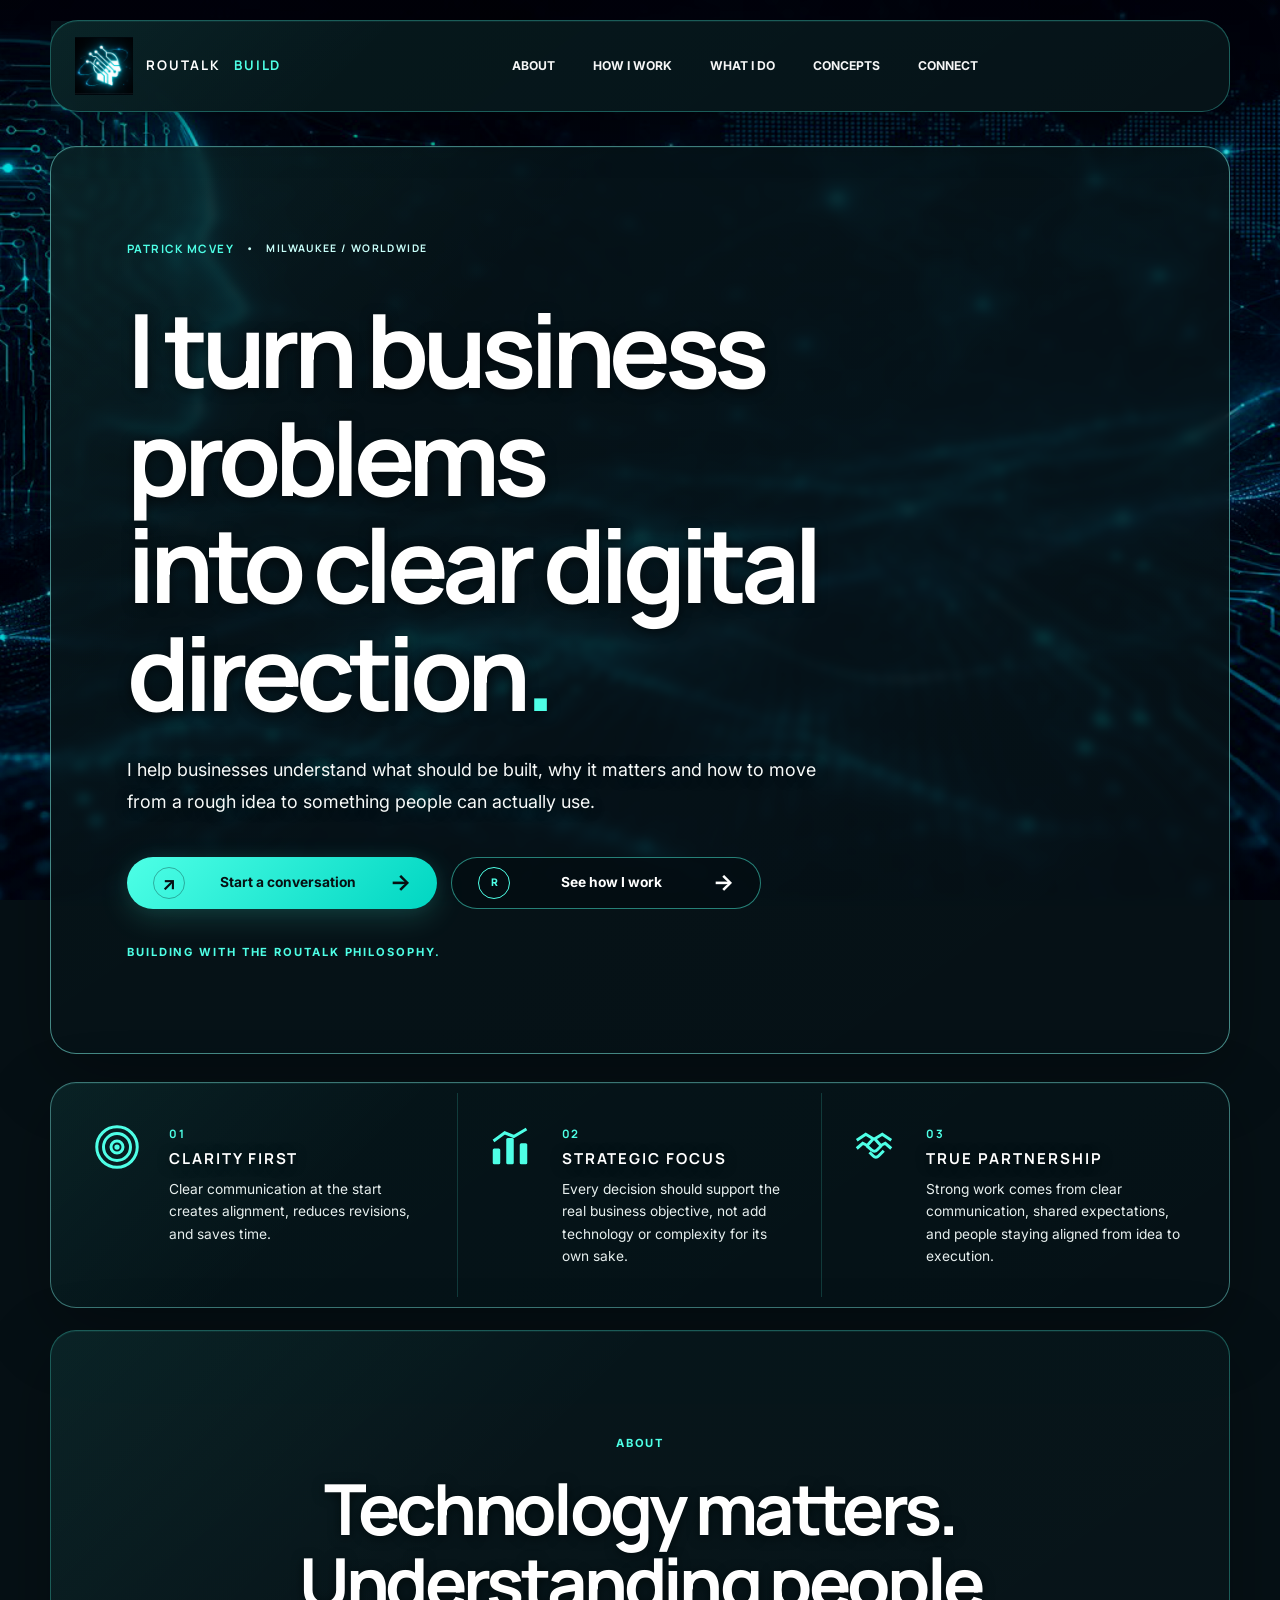
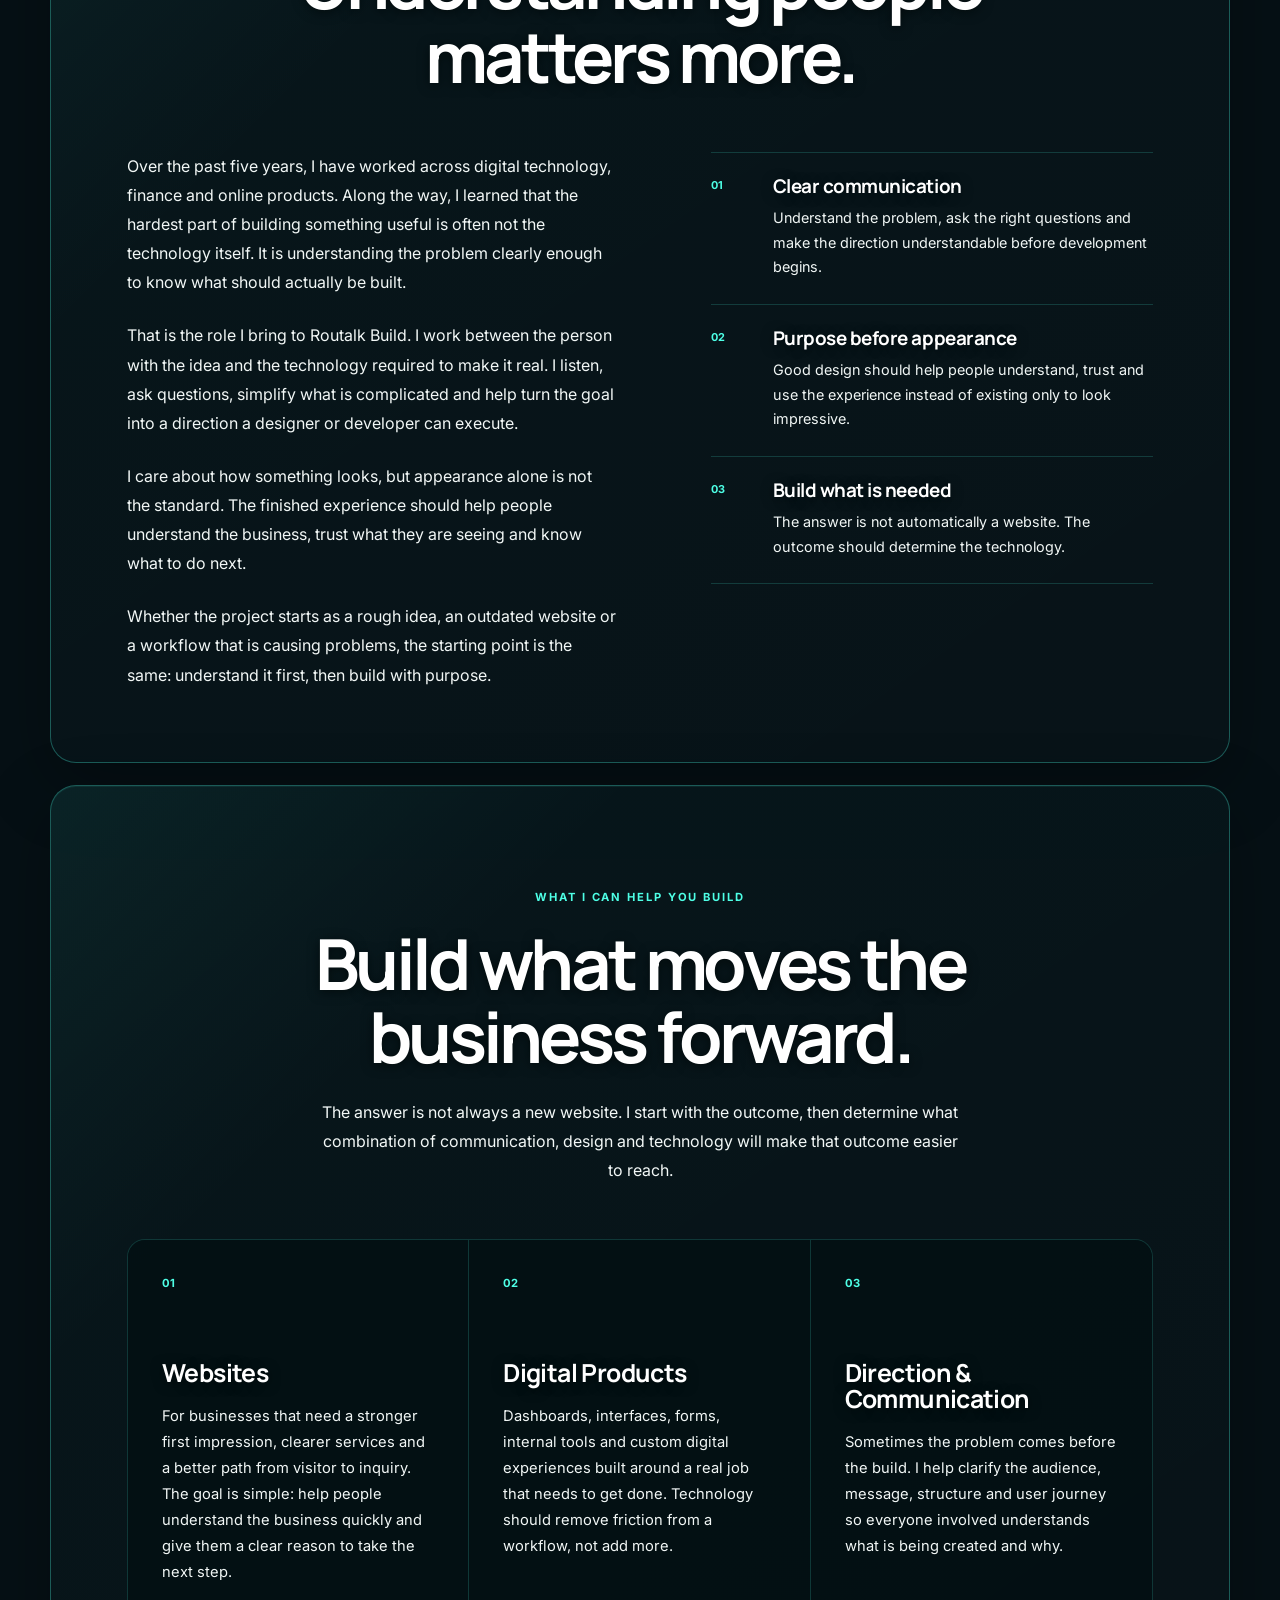
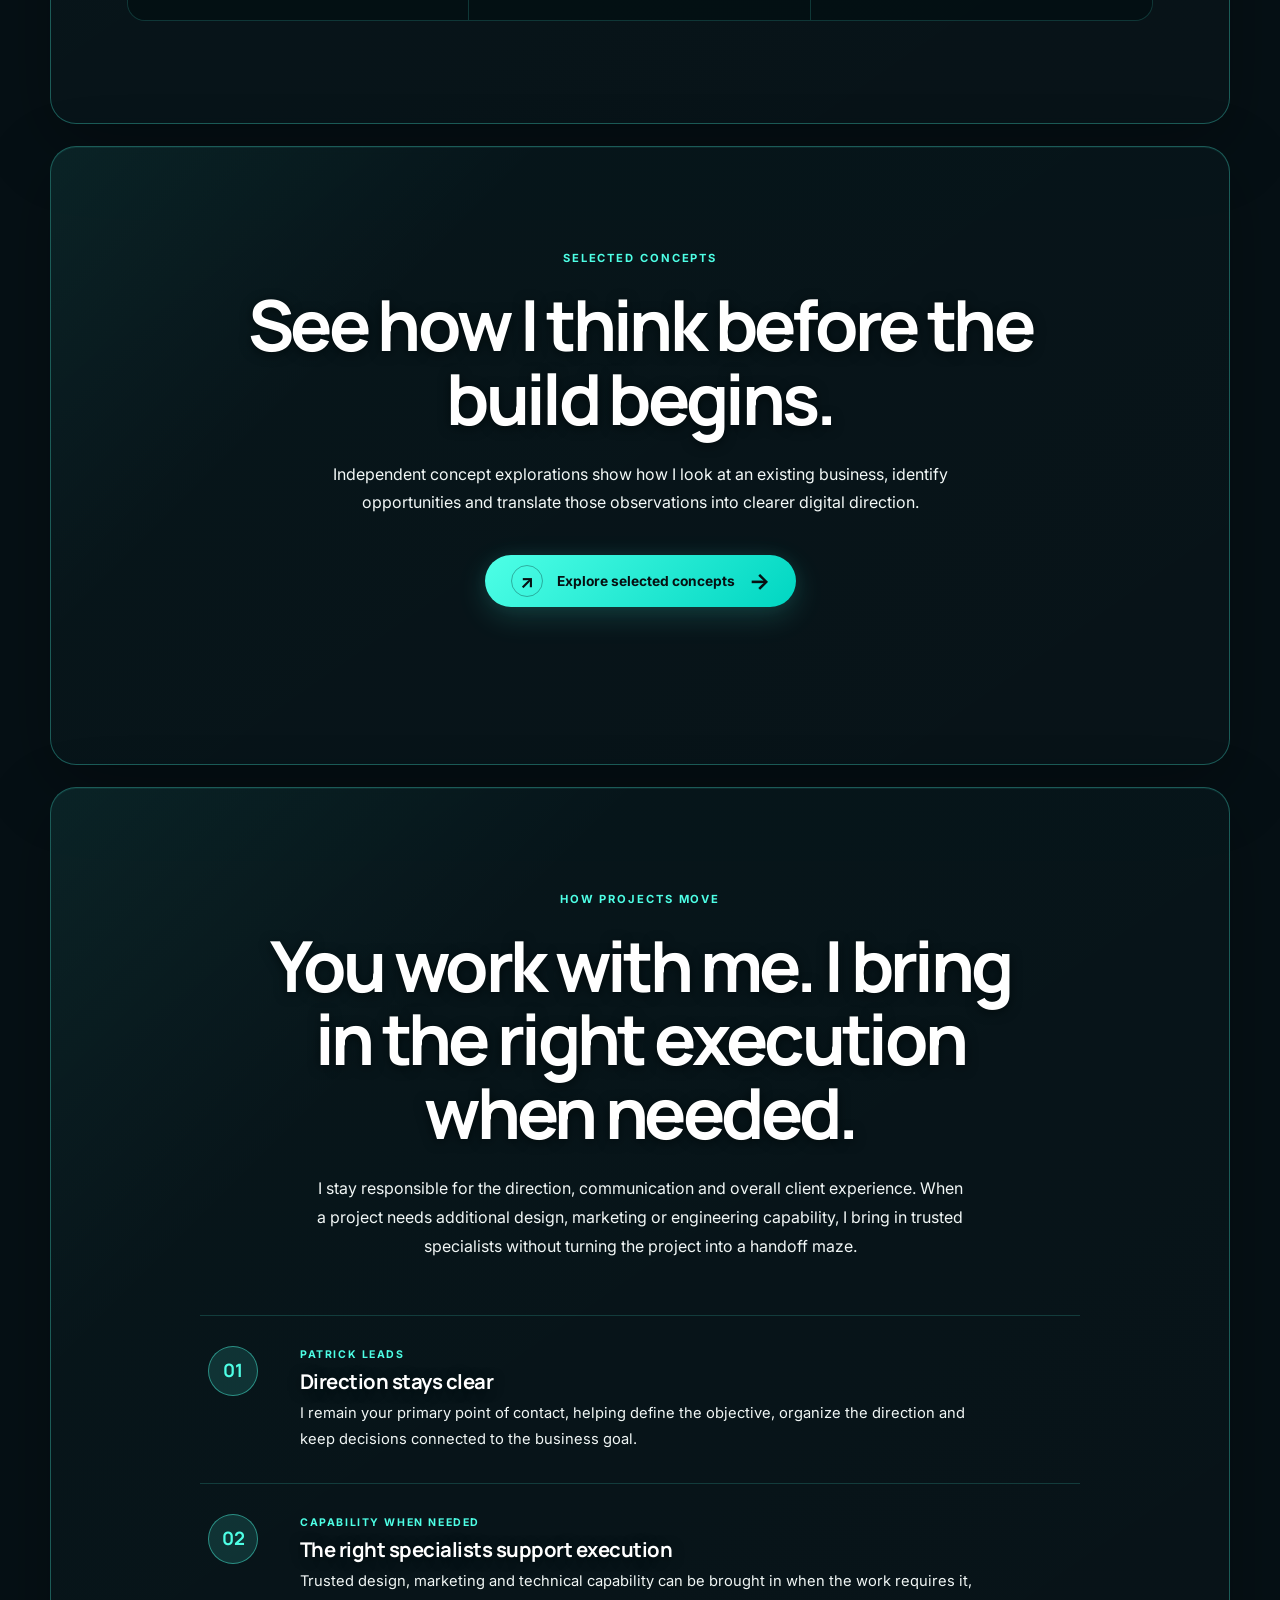
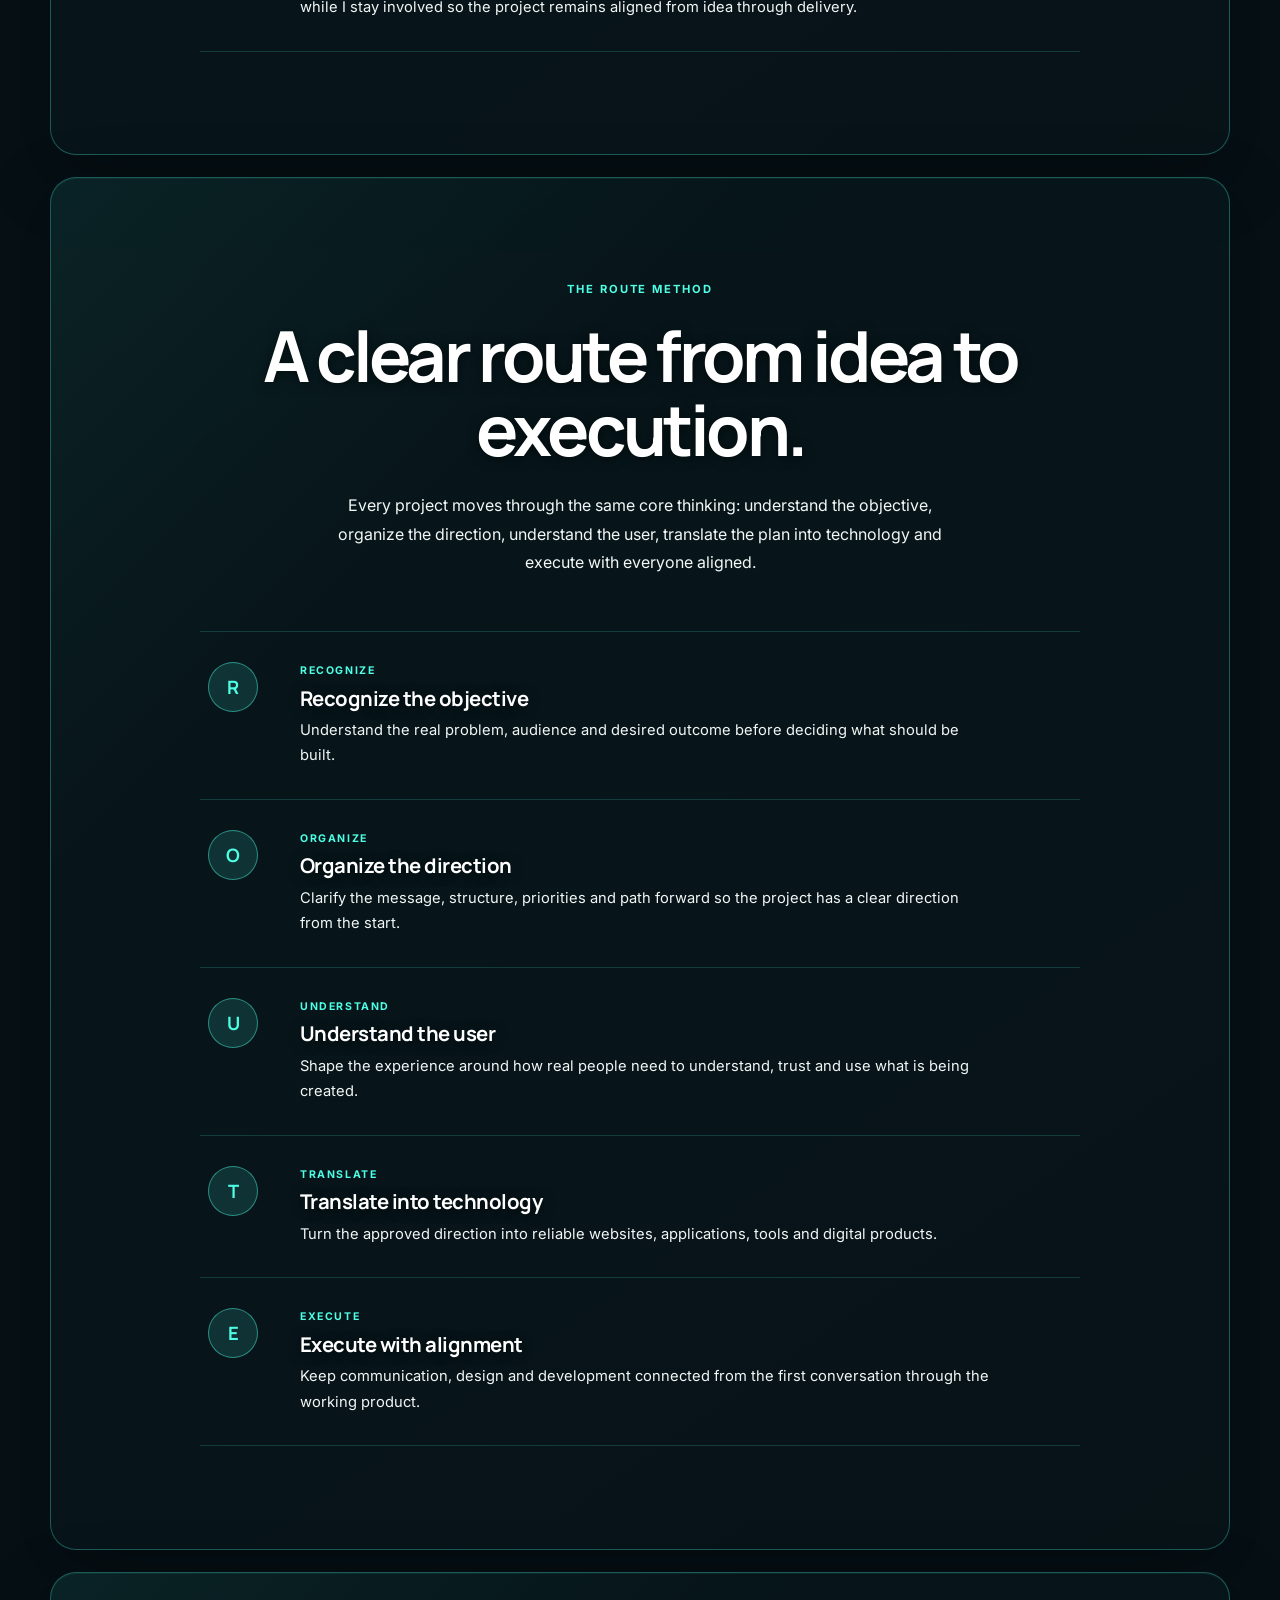
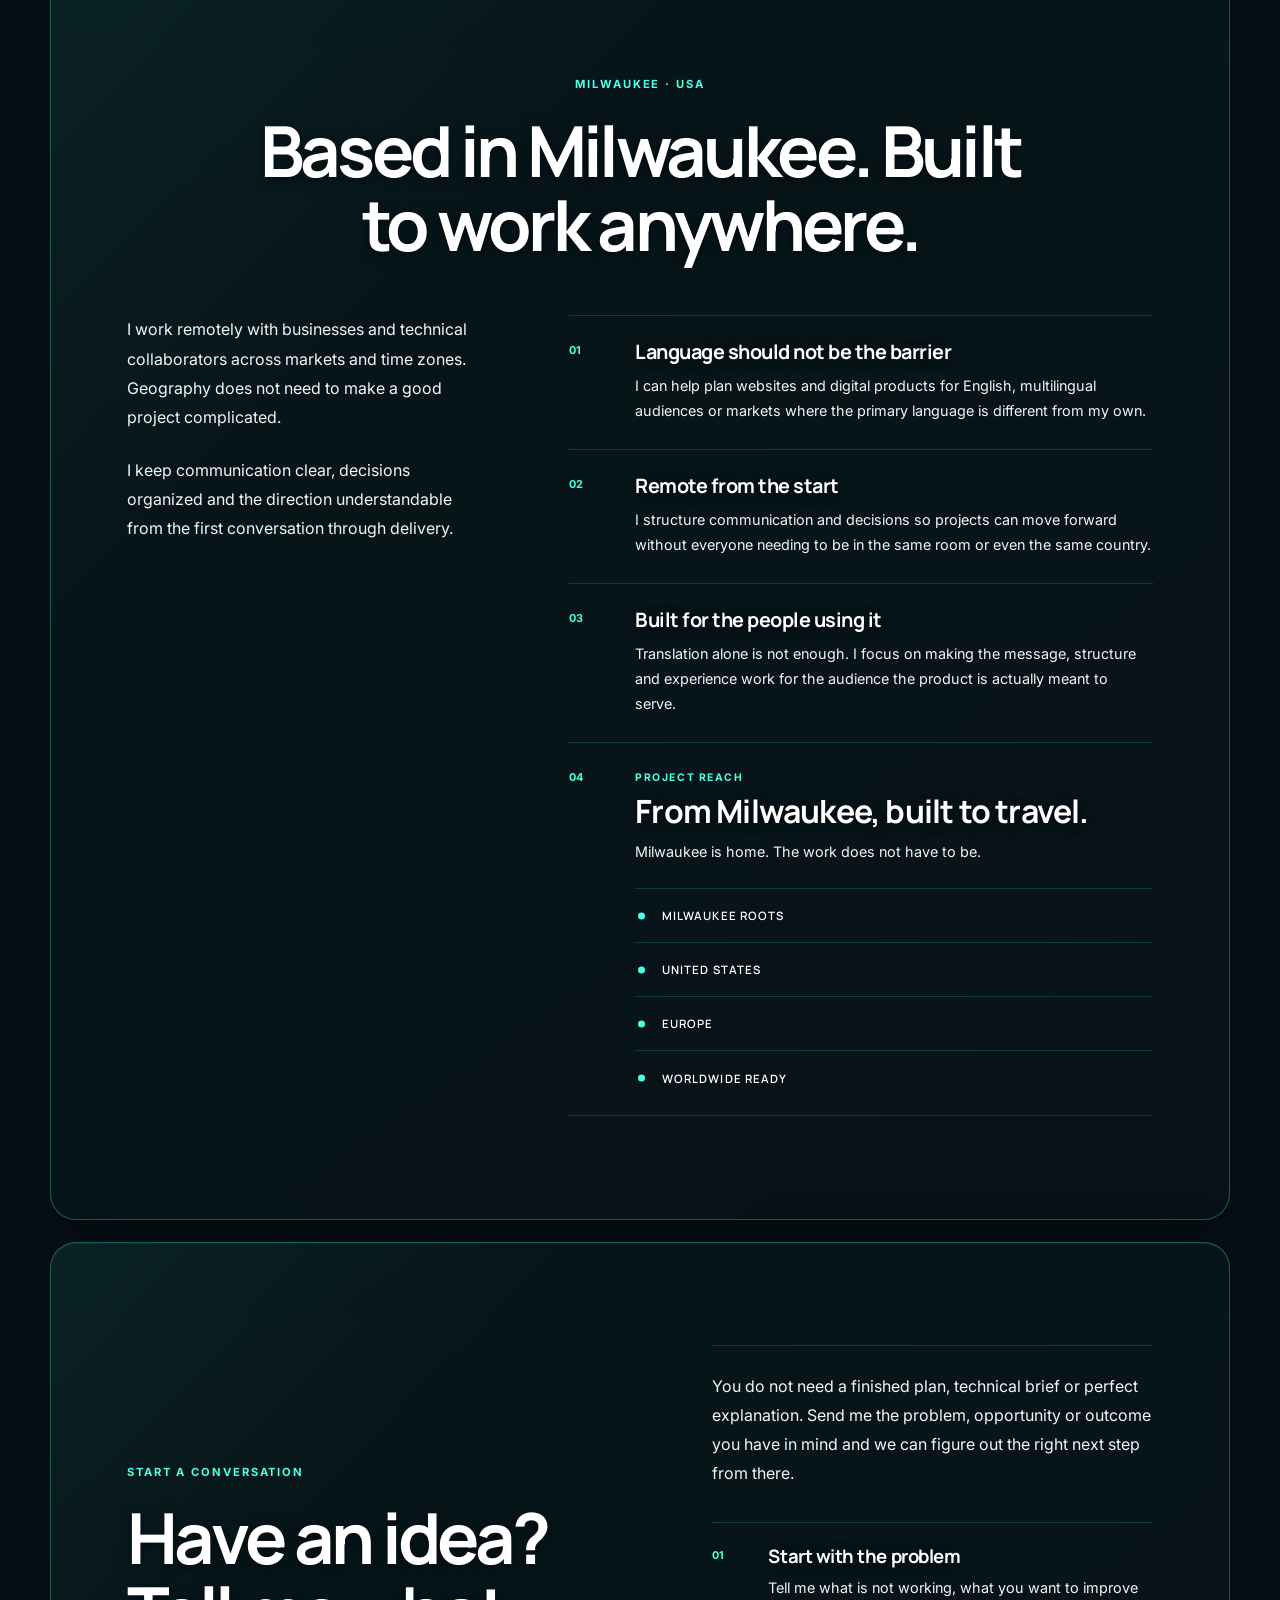
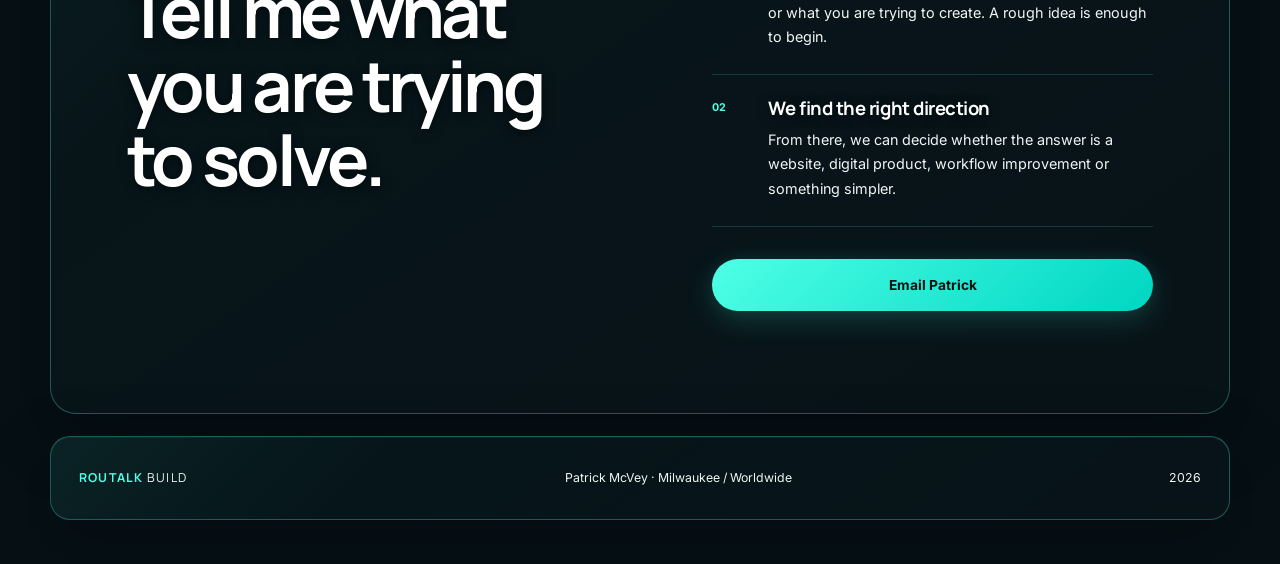
==== commit 386af698: "Revise project workflow explanation and remove team section Removed the team section and added a new" ====
--- a/index.html
+++ b/index.html
@@ -1,5 +1,7 @@
 <!DOCTYPE html><html lang="en"><head><meta charset="UTF-8"><meta name="viewport" content="width=device-width,initial-scale=1.0"><title>Patrick McVey | Routalk Build</title><meta name="description" content="Patrick McVey | Routalk Build. Communication, websites, digital products and technology built around clear outcomes."><meta name="author" content="Patrick McVey"><meta name="robots" content="index, follow"><link rel="canonical" href="https://pj-routalk.vercel.app/"><link rel="icon" href="/favicon.ico" sizes="any"><link rel="icon" type="image/png" sizes="32x32" href="/favicon-32x32.png"><link rel="icon" type="image/png" sizes="192x192" href="/favicon-192x192.png"><link rel="apple-touch-icon" sizes="180x180" href="/apple-touch-icon.png"><meta property="og:type" content="website"><meta property="og:site_name" content="Routalk Build"><meta property="og:title" content="Patrick McVey | Routalk Build"><meta property="og:description" content="Communication, websites, digital products and technology built around clear outcomes."><meta property="og:url" content="https://pj-routalk.vercel.app/"><meta property="og:image" content="https://pj-routalk.vercel.app/og-image-1.jpg"><meta property="og:image:secure_url" content="https://pj-routalk.vercel.app/og-image-1.jpg"><meta property="og:image:type" content="image/jpeg"><meta property="og:image:width" content="1200"><meta property="og:image:height" content="630"><meta property="og:image:alt" content="Patrick McVey and Routalk Build"><meta name="twitter:card" content="summary_large_image"><meta name="twitter:title" content="Patrick McVey | Routalk Build"><meta name="twitter:description" content="Communication, websites, digital products and technology built around clear outcomes."><meta name="twitter:image" content="https://pj-routalk.vercel.app/og-image-1.jpg"><meta name="twitter:image:alt" content="Patrick McVey and Routalk Build"><link rel="preconnect" href="https://fonts.googleapis.com"><link rel="preconnect" href="https://fonts.gstatic.com" crossorigin><link href="https://fonts.googleapis.com/css2?family=Inter:wght@400;500;600;700&family=Manrope:wght@500;600;700&display=swap" rel="stylesheet"><link rel="stylesheet" href="styles.css"></head><body>
+
 <div class="site-background" aria-hidden="true"><video class="background-video background-desktop" autoplay muted loop playsinline preload="auto"><source src="routalk-background-motion.webm" type="video/webm"></video><video class="background-video background-mobile" autoplay muted loop playsinline preload="auto"><source src="routalk-background-motion.webm" type="video/webm"></video><div class="background-overlay"></div></div><main id="top" class="site-shell">
+
 <header class="glass-panel site-header"><a href="#top" class="brand"><img src="/favicon-512x512.png" alt="Routalk" width="62" height="62"><span>ROUTALK</span><strong>BUILD</strong></a><nav class="site-nav" aria-label="Main navigation"><a href="#about">About</a><a href="#route">How I Work</a><a href="#work">What I Do</a><a href="concepts.html">Concepts</a><a href="#connect">Connect</a></nav><div class="header-actions"><button class="menu-toggle" type="button" aria-label="Open navigation menu" aria-expanded="false" aria-controls="mobile-menu"><span></span><span></span><span></span></button></div><nav id="mobile-menu" class="mobile-menu" aria-label="Mobile navigation" aria-hidden="true"><a href="#about">About</a><a href="#route">How I Work</a><a href="#work">What I Do</a><a href="concepts.html">Concepts</a><a href="#connect">Connect</a></nav></header>
 
 <section class="glass-panel hero"><div class="hero-intro"><nav class="hero-mini-nav" aria-label="Patrick McVey"><a href="#about">Patrick McVey</a><span>•</span><span>Milwaukee / Worldwide</span></nav><h1>I turn business problems<span>into clear digital direction<span class="hero-accent">.</span></span></h1><p class="hero-text">I help businesses understand what should be built, why it matters and how to move from a rough idea to something people can actually use.</p><div class="actions"><a href="#connect" class="button primary hero-button"><span class="button-icon">↗</span><span class="button-label">Start a conversation</span><span class="button-arrow">→</span></a><a href="#route" class="button secondary hero-button"><span class="button-icon chat-icon">R</span><span class="button-label">See how I work</span><span class="button-arrow">→</span></a></div><p class="eyebrow" style="margin-top:34px;margin-bottom:0;">Building with the Routalk philosophy.</p></div></section>
@@ -12,7 +14,7 @@
 
 <section class="glass-panel content-glass section route-section"><div class="section-heading centered-heading"><p class="eyebrow">SELECTED CONCEPTS</p><h2>See how I think before the build begins.</h2><p class="section-lead">Independent concept explorations show how I look at an existing business, identify opportunities and translate those observations into clearer digital direction.</p><div class="actions" style="justify-content:center;margin-left:auto;margin-right:auto;"><a href="concepts.html" class="button primary hero-button"><span class="button-icon">↗</span><span class="button-label">Explore selected concepts</span><span class="button-arrow">→</span></a></div></div></section>
 
-<section class="glass-panel content-glass section team-section"><div class="team-heading"><p class="eyebrow">MY ROLE WITH ROUTALK BUILD</p><h2>Clear direction. Strong execution.</h2><p>I lead direction and communication, working with specialists in strategic marketing, design and engineering so the idea, presentation and finished product stay aligned.</p></div><div class="team-grid"><article class="team-card team-card-primary"><div class="team-card-top"><span class="team-number">01 · PRIMARY ROLE</span><p class="team-role">DIRECTION &amp; COMMUNICATION</p><h3>Patrick McVey</h3><p class="team-skills">Strategy · Communication · Client Direction · Product Thinking</p></div><div class="team-copy"><p>I help businesses clarify the real problem and turn rough ideas into a clear direction, connecting the business goal, user experience and technology from the first conversation through execution.</p></div></article><article class="team-card team-card-support"><div class="team-card-top"><span class="team-number">02</span><p class="team-role">STRATEGIC MARKETING &amp; DESIGN</p><h3>James F.</h3><p class="team-skills">Marketing Strategy · Positioning · Design · Communication</p></div><div class="team-copy"><p>James contributes strategic marketing and design perspective, helping shape how ideas are positioned, presented and communicated as they move from direction toward execution.</p></div></article><article class="team-card team-card-support"><div class="team-card-top"><span class="team-number">03</span><p class="team-role">TRUSTED TECHNICAL EXECUTION</p><h3>European Development Partner</h3><p class="team-skills">Development · Engineering · Product · Technical Execution</p></div><div class="team-copy"><p>When a project requires technical execution, I work with trusted independent development capability to turn the approved direction into a reliable working product.</p></div></article></div><div class="team-bridge"><span>DIRECTION</span><strong>+</strong><span>MARKETING &amp; DESIGN</span><strong>+</strong><span>EXECUTION</span><strong>=</strong><span>ROUTALK BUILD</span></div></section>
+<section class="glass-panel content-glass section team-section"><div class="team-heading"><p class="eyebrow">HOW PROJECTS MOVE</p><h2>You work with me. I bring in the right execution when needed.</h2><p>I stay responsible for the direction, communication and overall client experience. When a project needs additional design, marketing or engineering capability, I bring in trusted specialists without turning the project into a handoff maze.</p></div><div class="route-grid"><article class="route-step"><span class="route-letter">01</span><div><p class="route-label">PATRICK LEADS</p><h3>Direction stays clear</h3><p>I remain your primary point of contact, helping define the objective, organize the direction and keep decisions connected to the business goal.</p></div></article><article class="route-step"><span class="route-letter">02</span><div><p class="route-label">CAPABILITY WHEN NEEDED</p><h3>The right specialists support execution</h3><p>Trusted design, marketing and technical capability can be brought in when the work requires it, while I stay involved so the project remains aligned from idea through delivery.</p></div></article></div></section>
 
 <section id="route" class="glass-panel content-glass section route-section"><div class="section-heading centered-heading"><p class="eyebrow">THE ROUTE METHOD</p><h2>A clear route from idea to execution.</h2><p class="section-lead">Every project moves through the same core thinking: understand the objective, organize the direction, understand the user, translate the plan into technology and execute with everyone aligned.</p></div><div class="route-grid"><article class="route-step"><span class="route-letter">R</span><div><p class="route-label">RECOGNIZE</p><h3>Recognize the objective</h3><p>Understand the real problem, audience and desired outcome before deciding what should be built.</p></div></article><article class="route-step"><span class="route-letter">O</span><div><p class="route-label">ORGANIZE</p><h3>Organize the direction</h3><p>Clarify the message, structure, priorities and path forward so the project has a clear direction from the start.</p></div></article><article class="route-step"><span class="route-letter">U</span><div><p class="route-label">UNDERSTAND</p><h3>Understand the user</h3><p>Shape the experience around how real people need to understand, trust and use what is being created.</p></div></article><article class="route-step"><span class="route-letter">T</span><div><p class="route-label">TRANSLATE</p><h3>Translate into technology</h3><p>Turn the approved direction into reliable websites, applications, tools and digital products.</p></div></article><article class="route-step"><span class="route-letter">E</span><div><p class="route-label">EXECUTE</p><h3>Execute with alignment</h3><p>Keep communication, design and development connected from the first conversation through the working product.</p></div></article></div></section>
 
